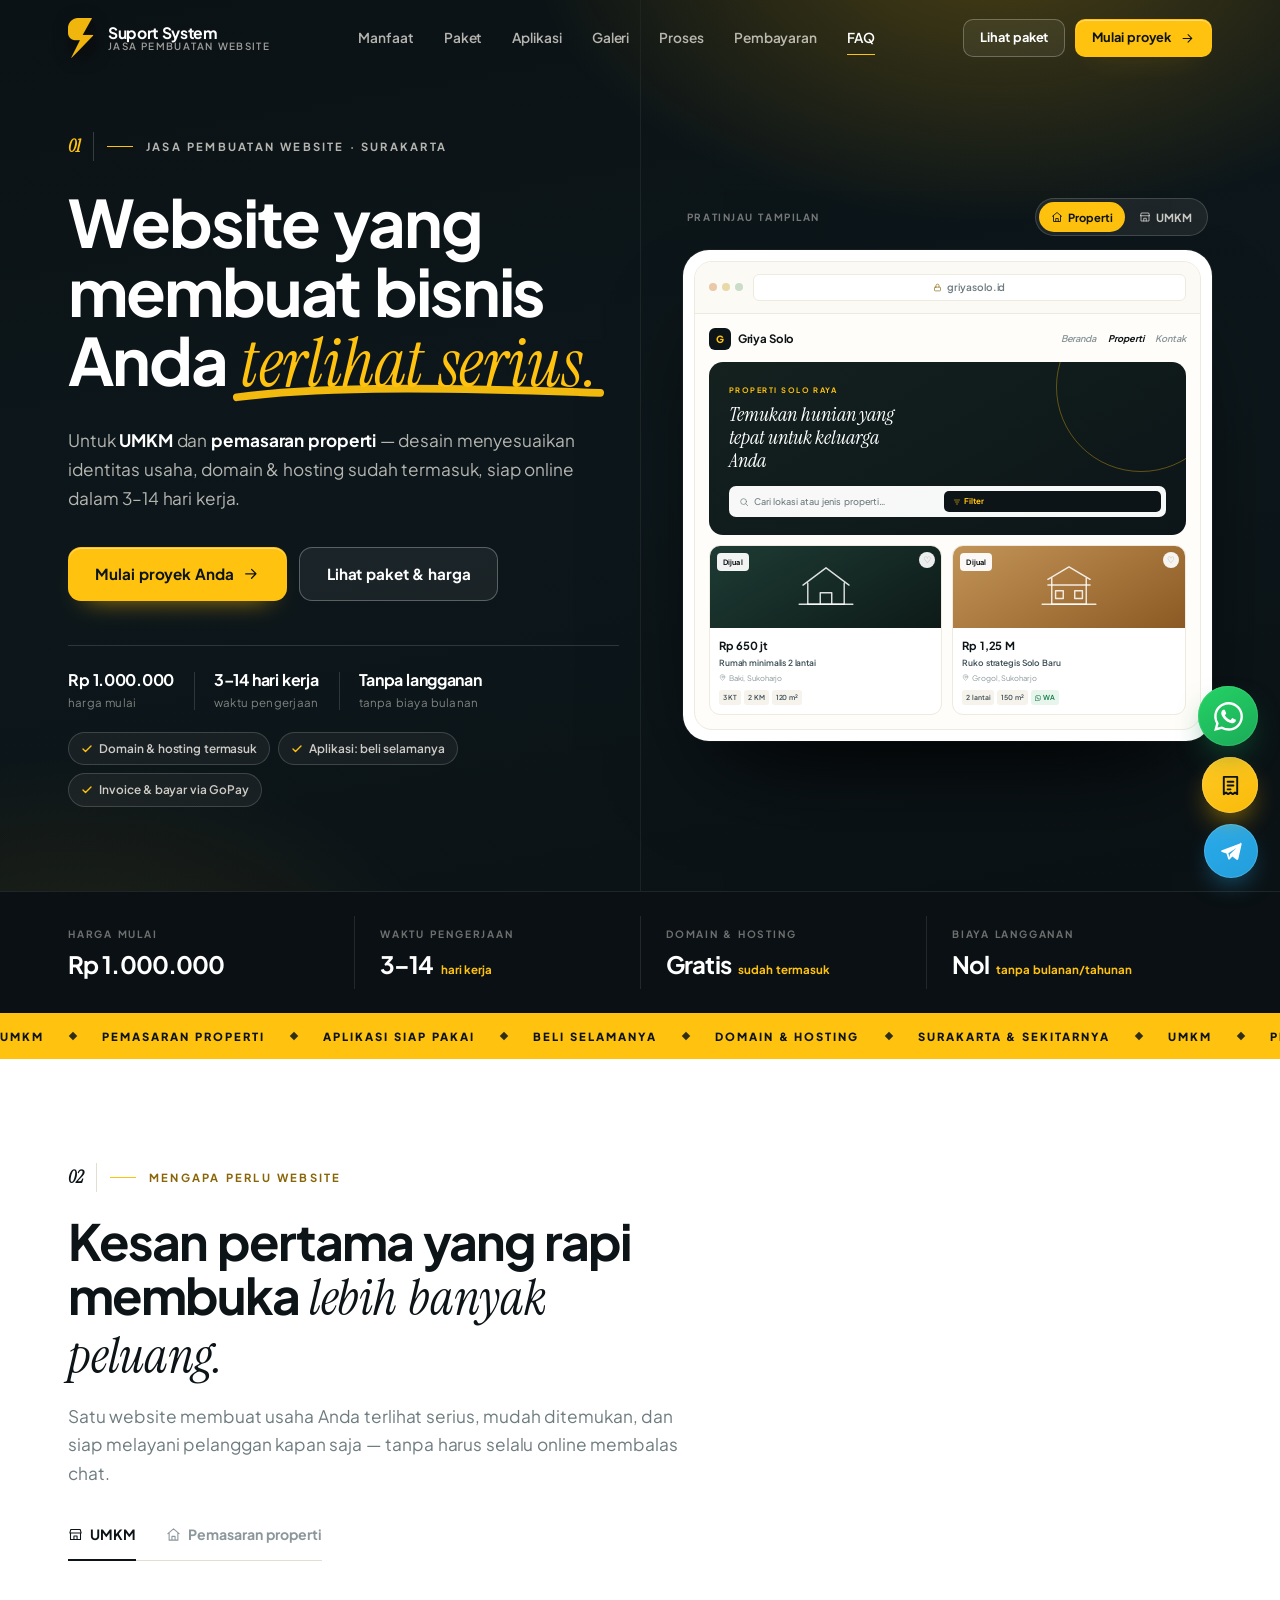
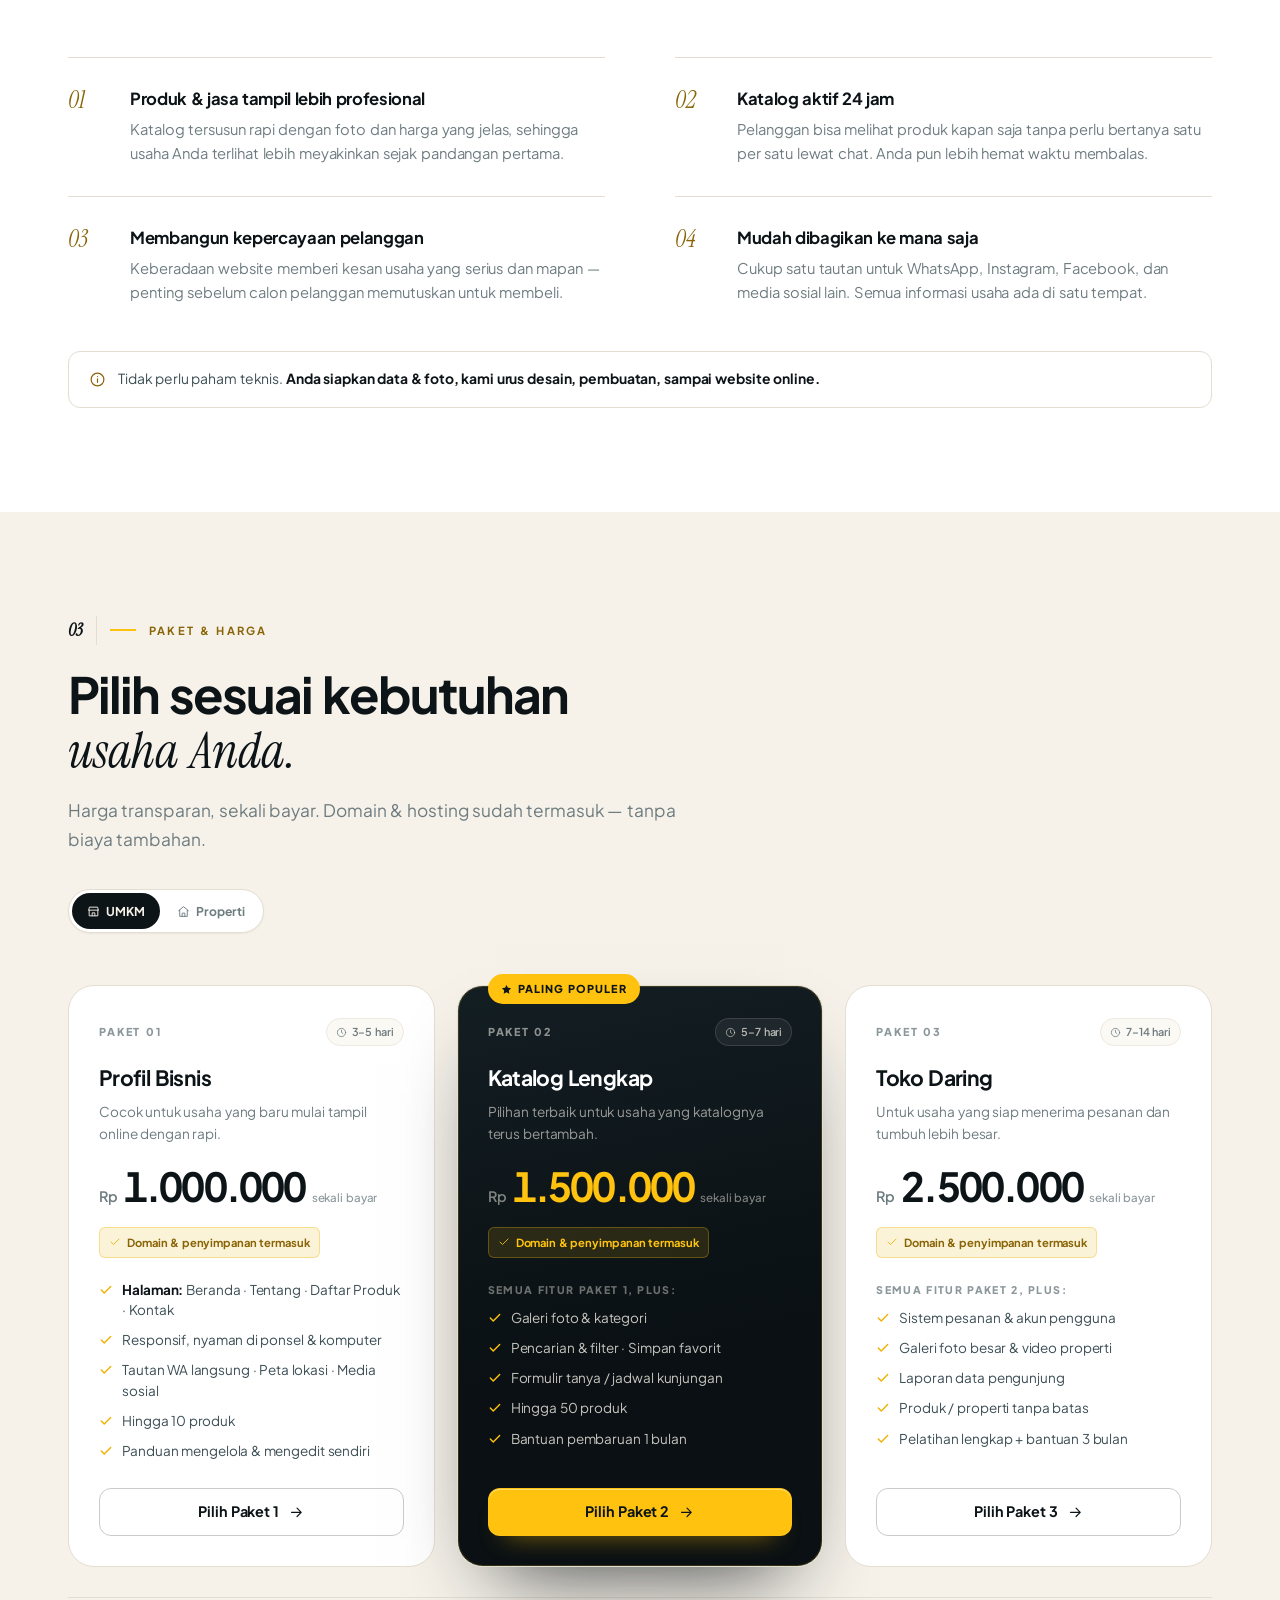
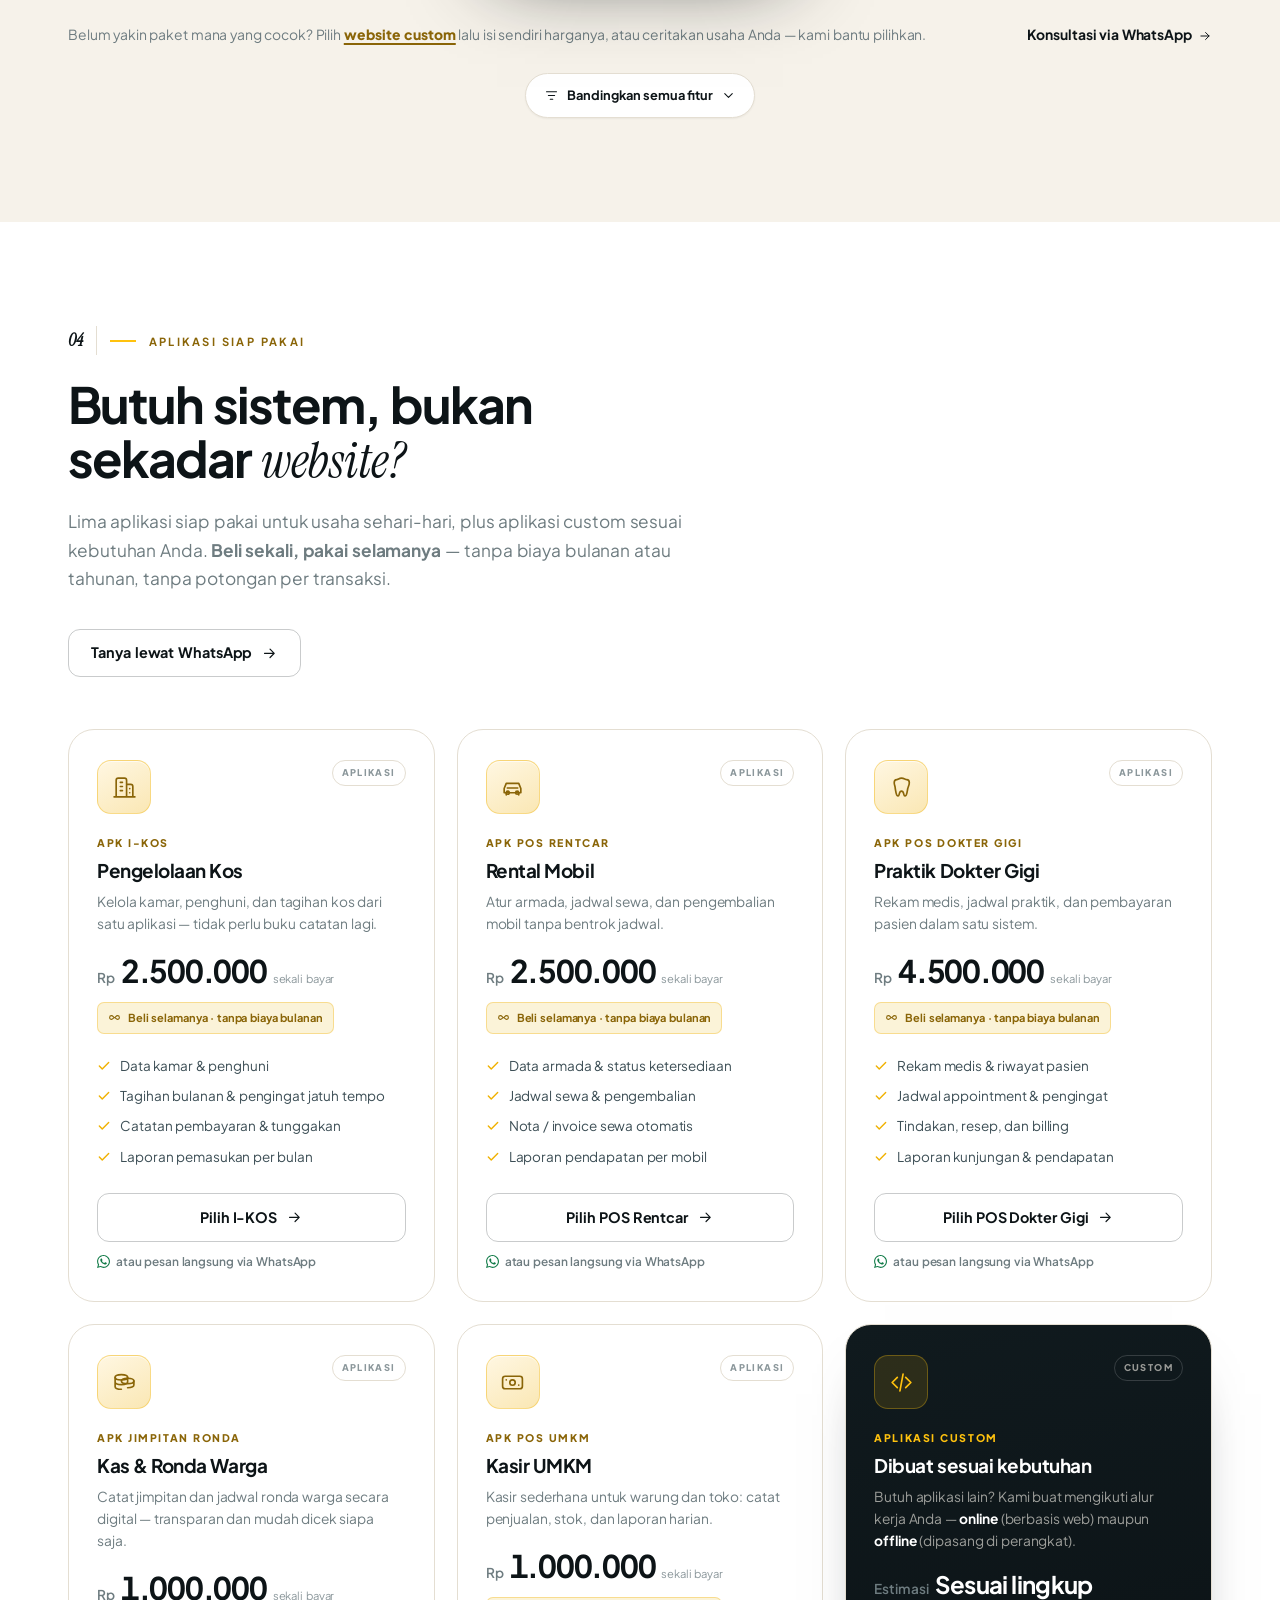
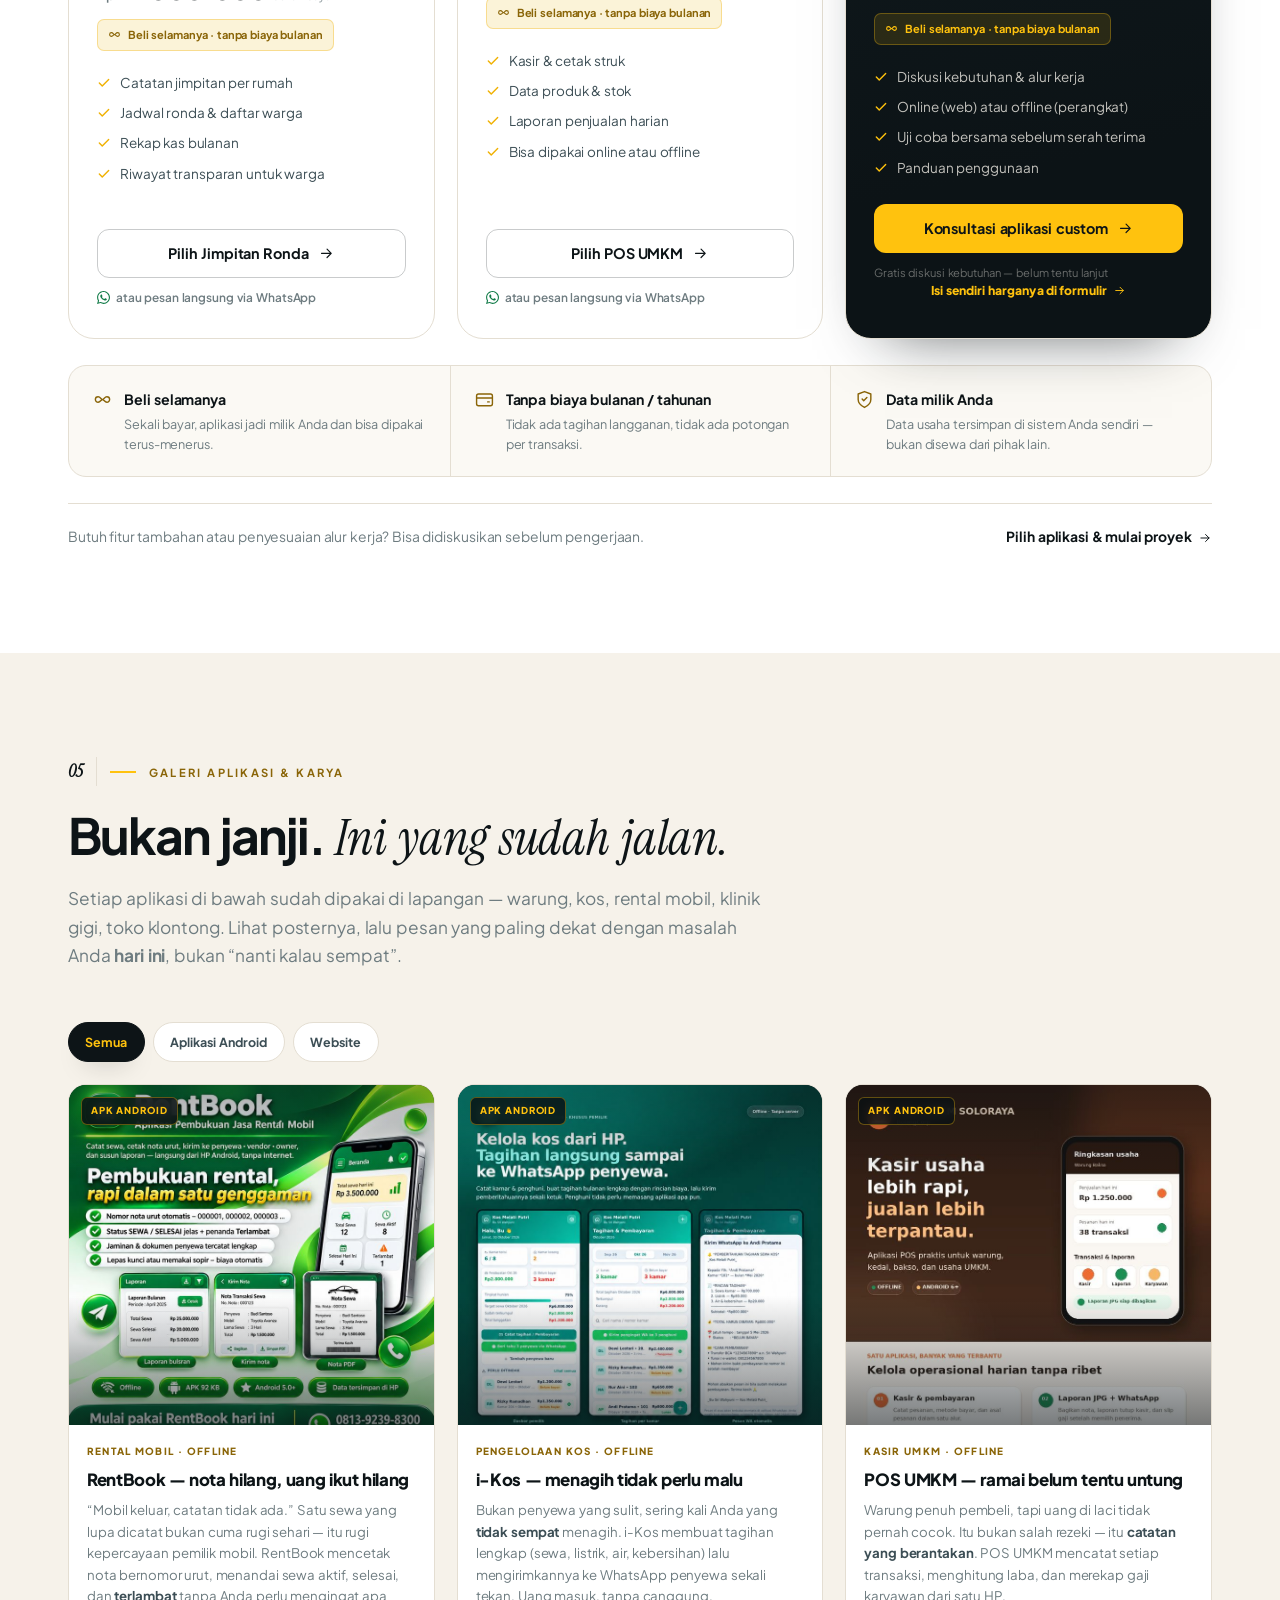
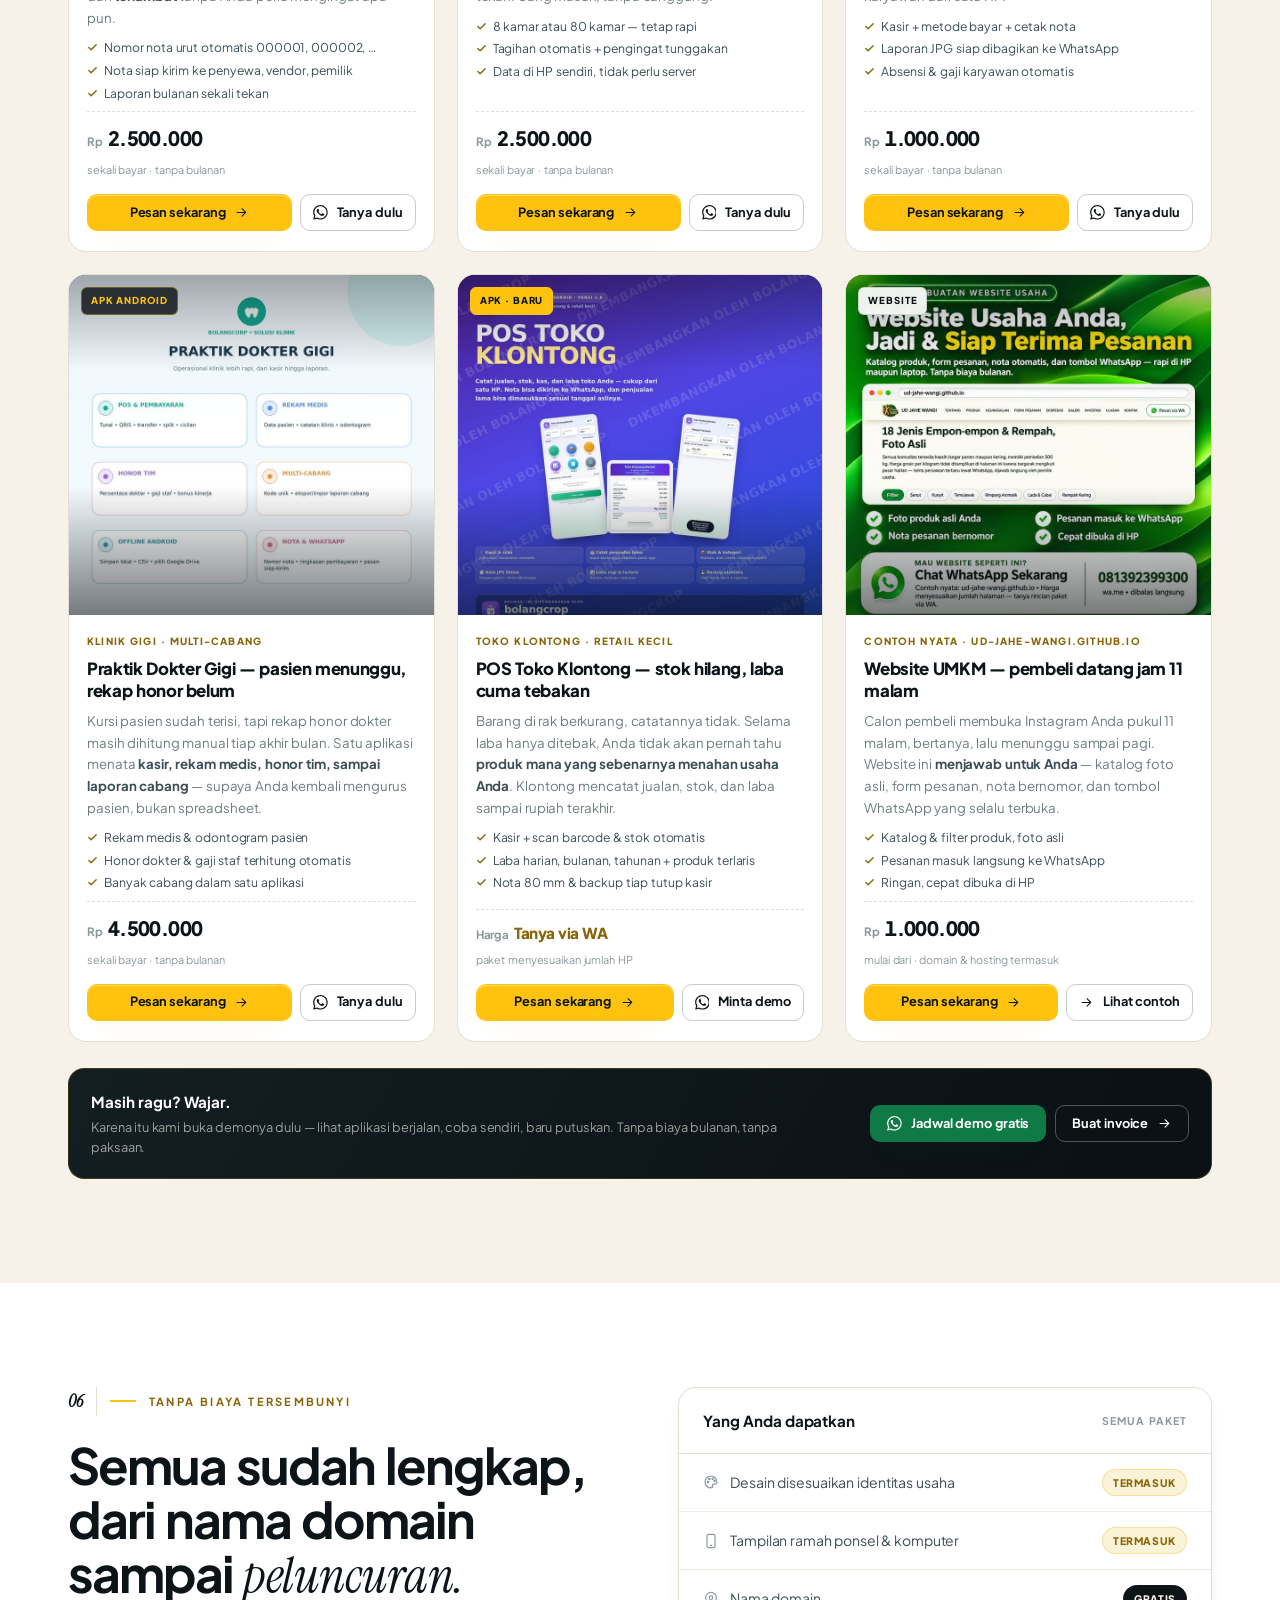
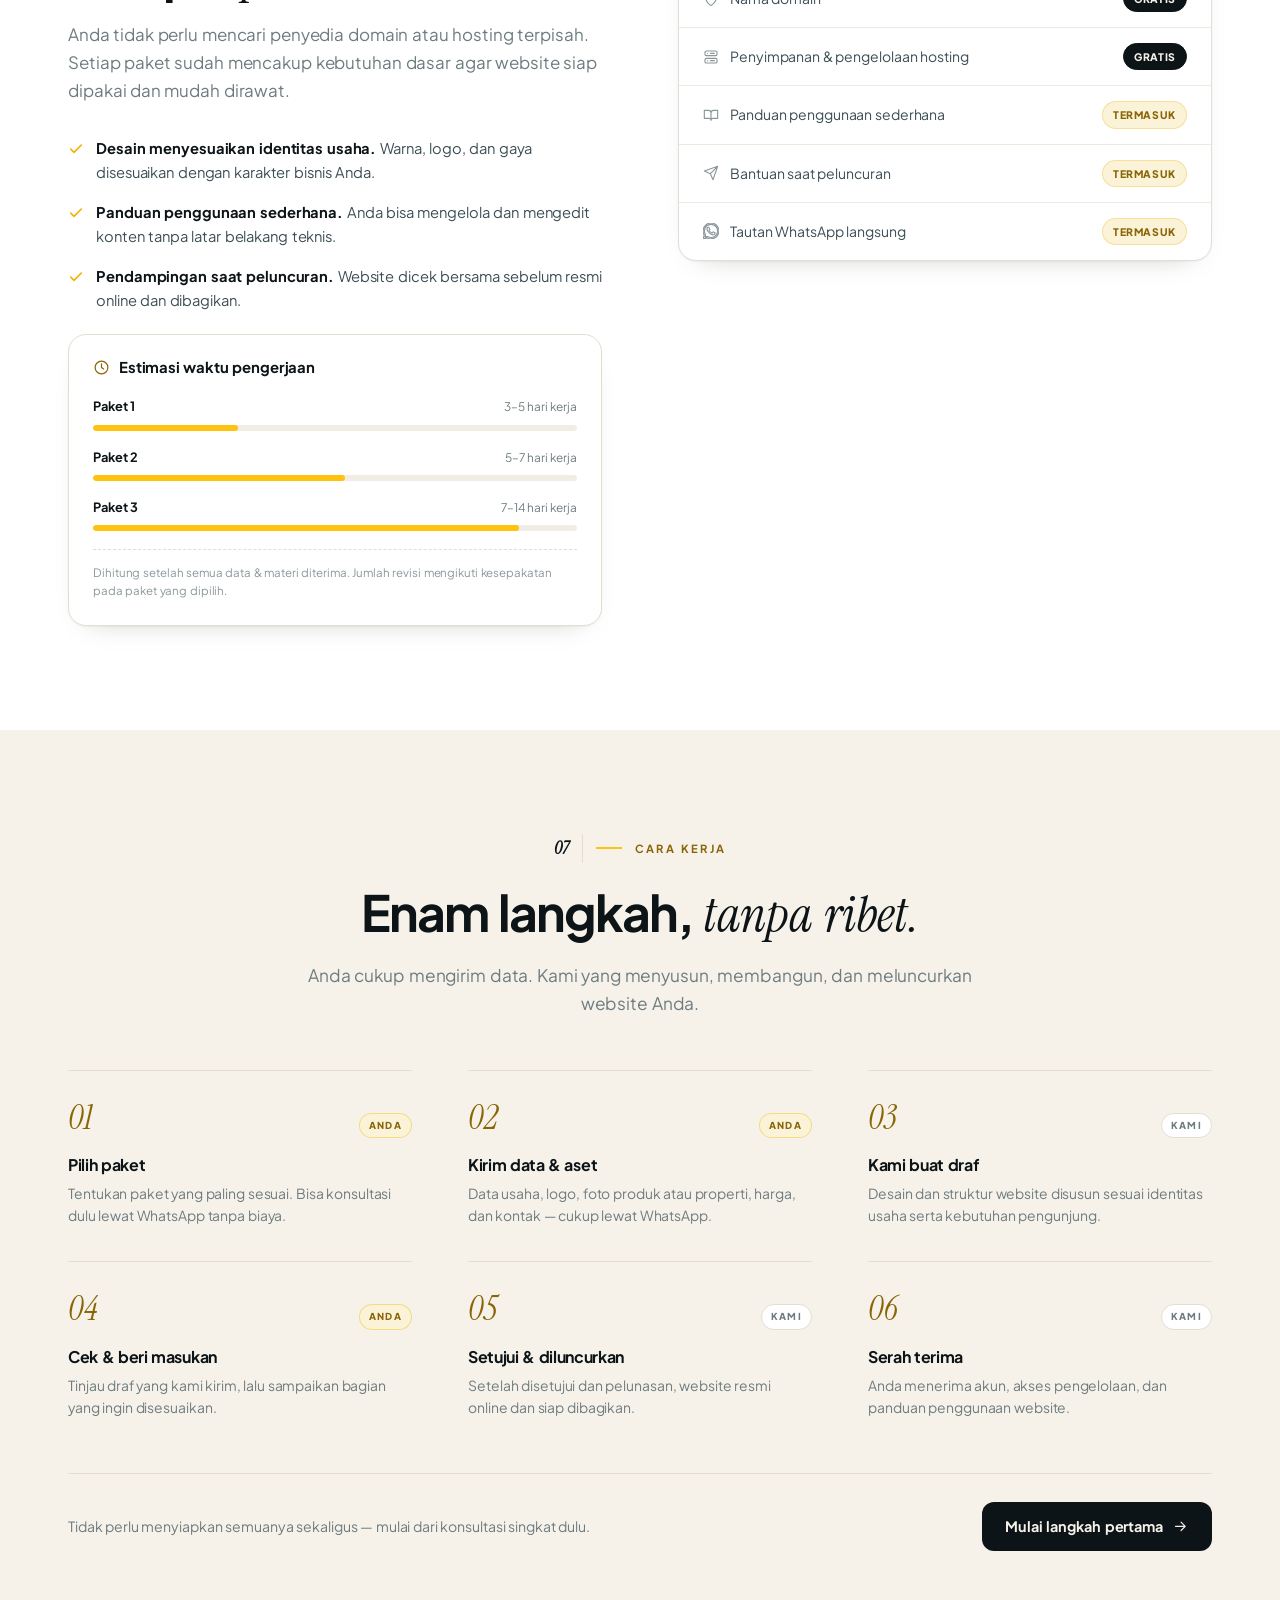
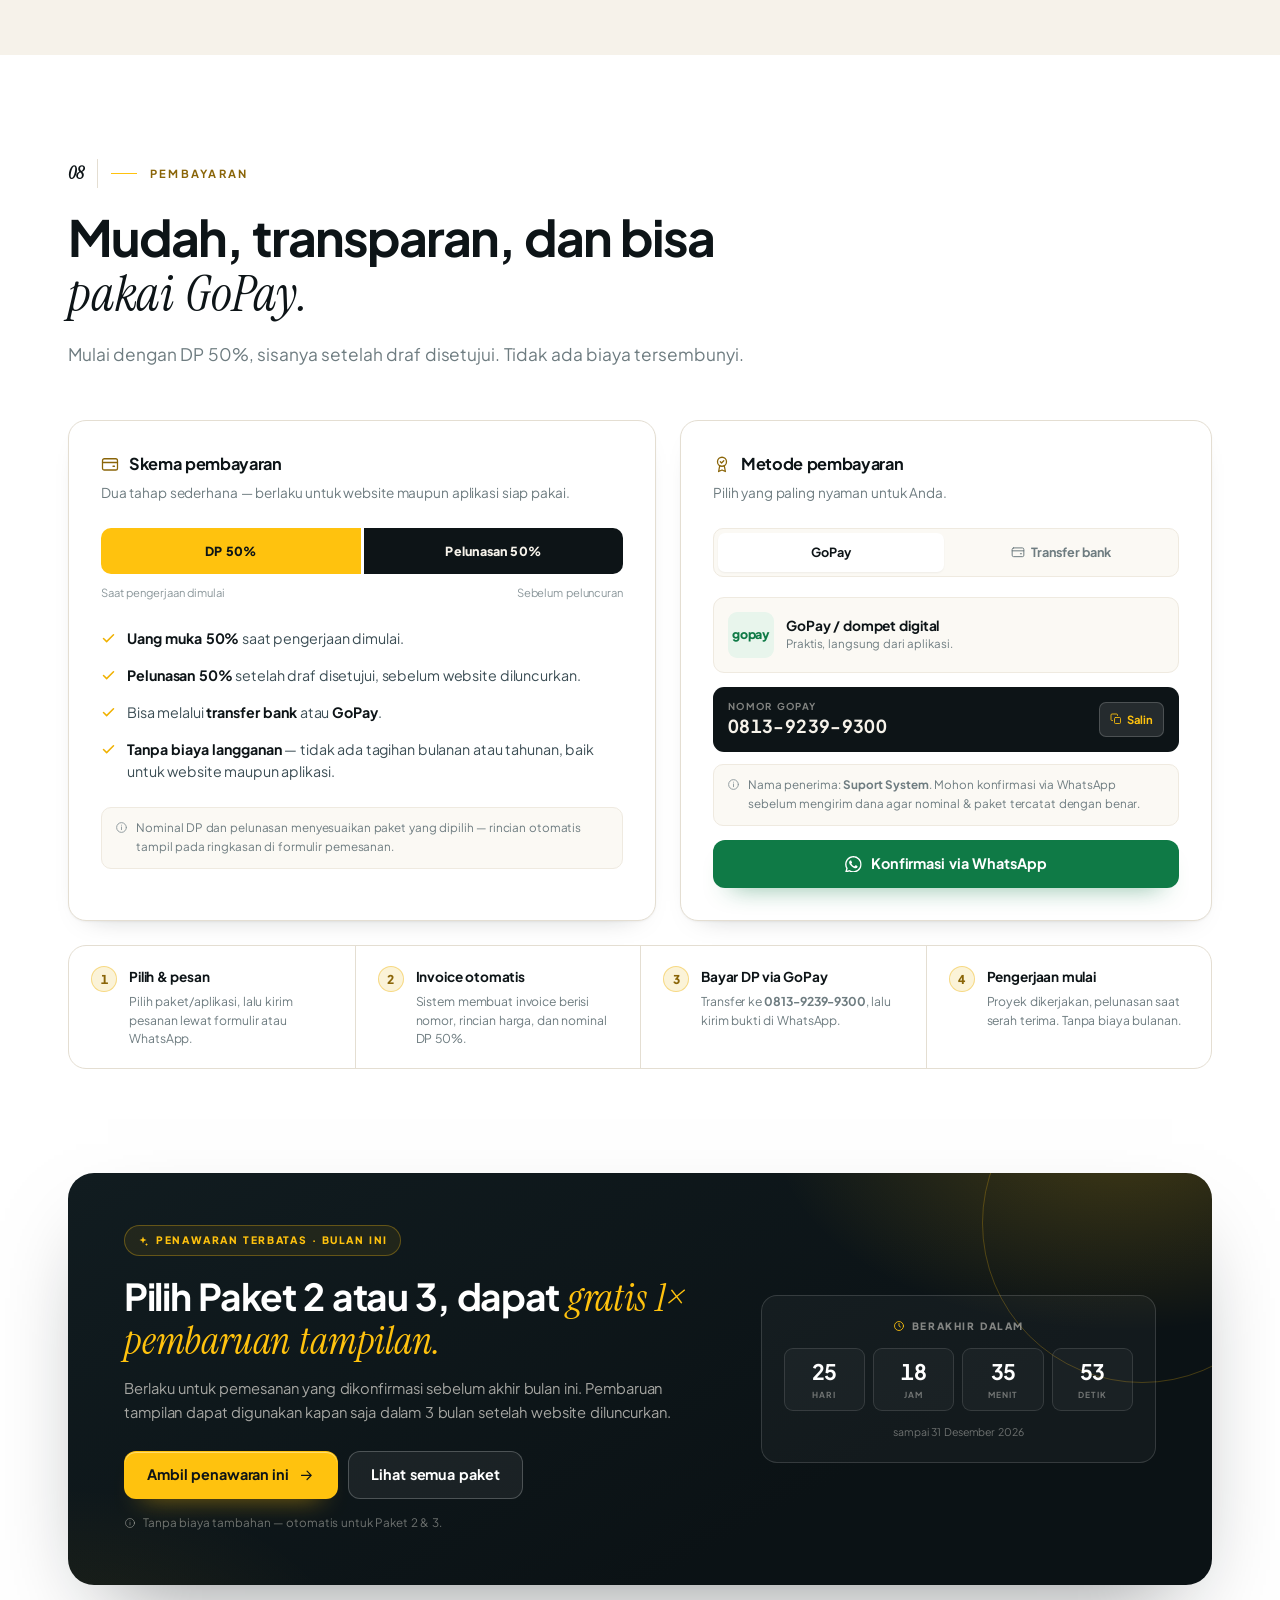
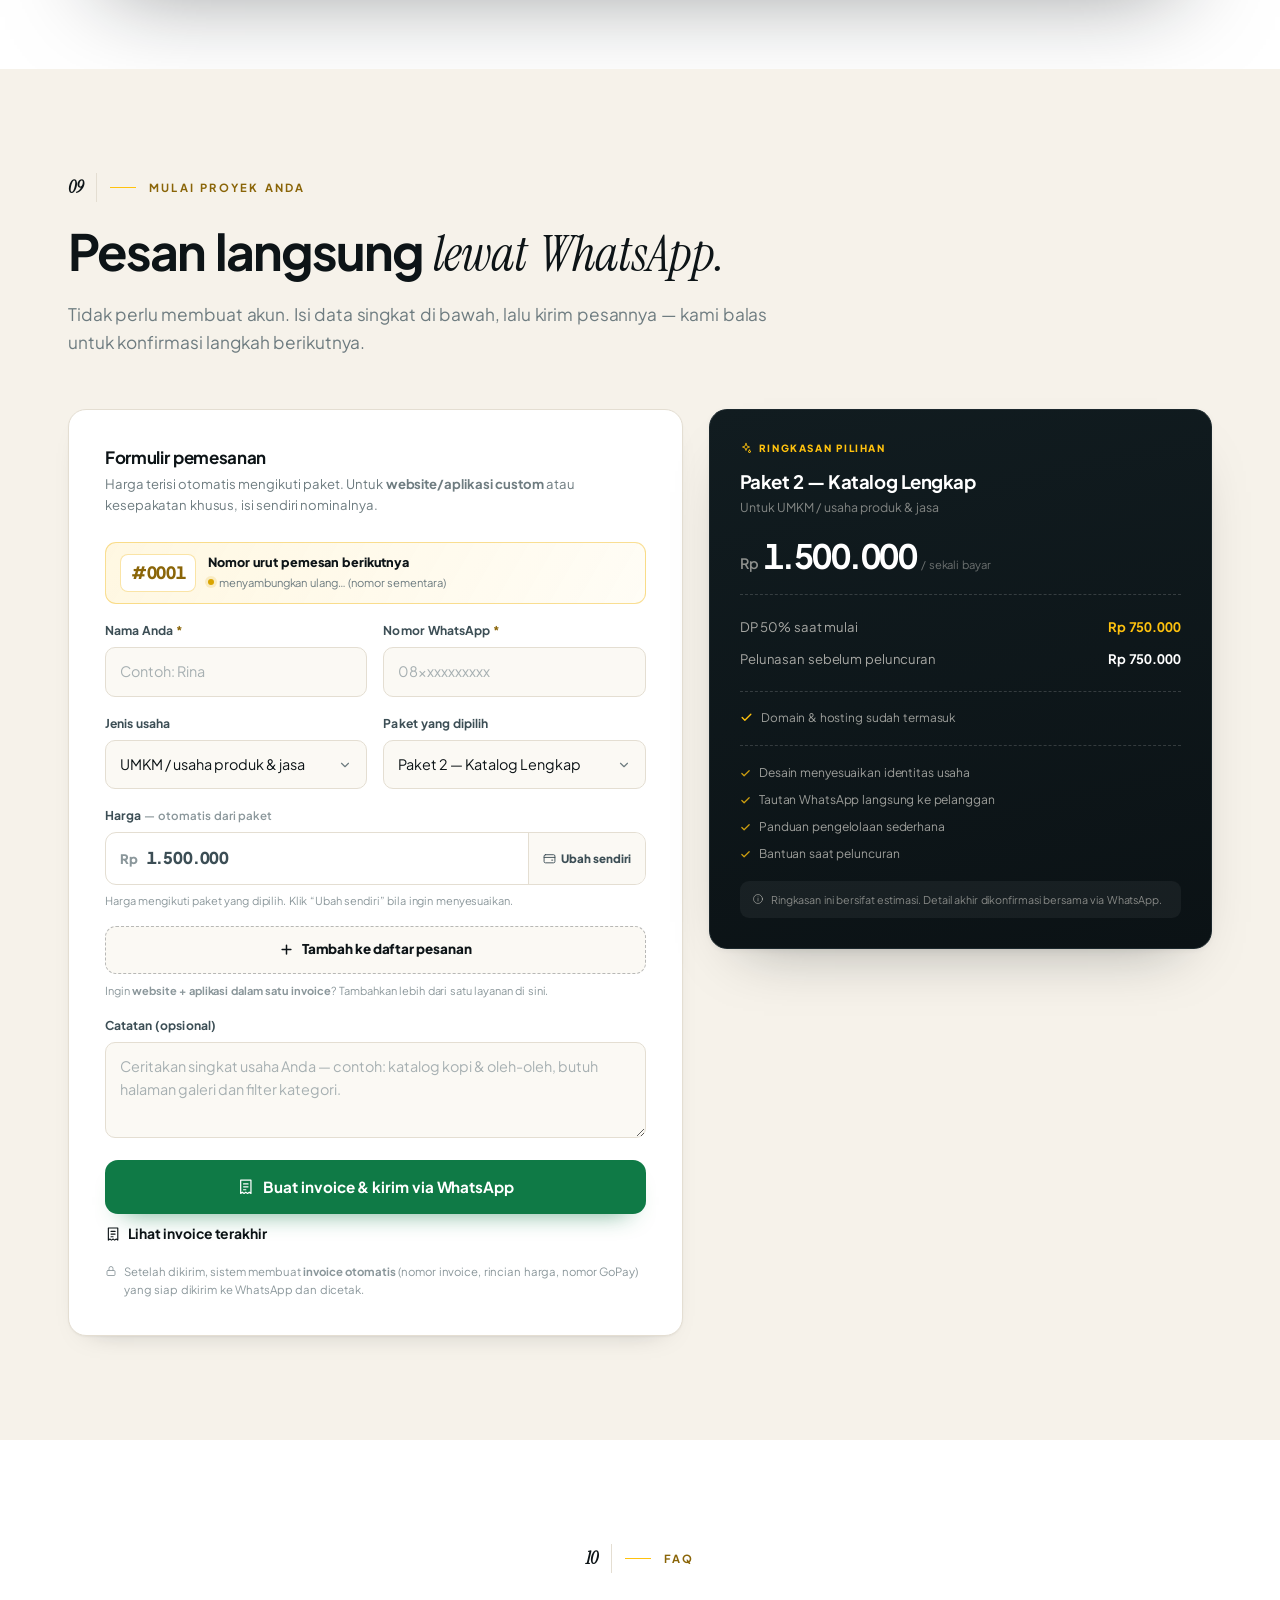
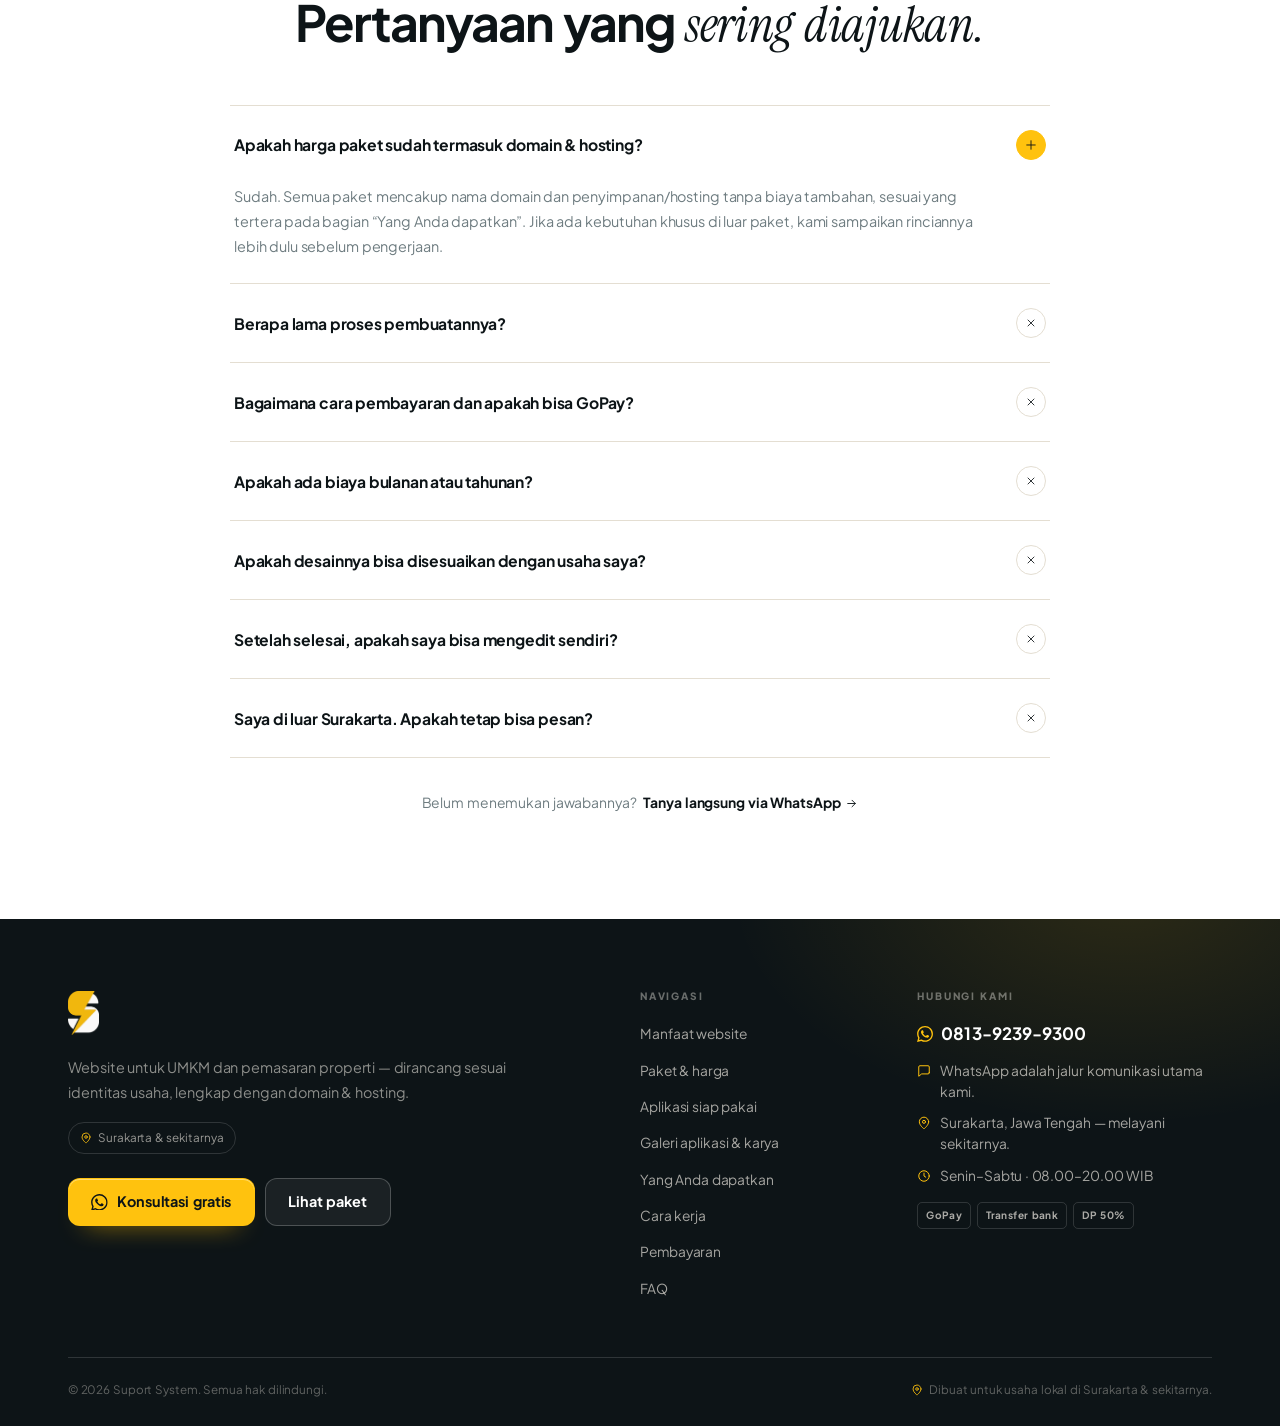
==== index.html @ 1ccf3f47 "Add files via upload" ====
<!DOCTYPE html>
<html lang="id">
<head>
<meta charset="UTF-8">
<meta name="viewport" content="width=device-width, initial-scale=1">
<title>Suport System — Website UMKM & Properti + Aplikasi I-KOS, POS Rentcar, Dokter Gigi · Surakarta</title>
<meta name="description" content="Jasa pembuatan website untuk UMKM & pemasaran properti di Surakarta, plus aplikasi siap pakai: I-KOS, POS Rentcar, POS Dokter Gigi. Beli selamanya — tanpa biaya bulanan atau tahunan. Website siap online 3–14 hari kerja.">
<meta name="theme-color" content="#0B1215">
<meta name="color-scheme" content="light">
<link rel="icon" href="assets/img/favicon.png" sizes="any">
<link rel="apple-touch-icon" href="assets/img/apple-touch-icon.png">
<link rel="stylesheet" href="css/styles.css">

<meta property="og:type" content="website">
<meta property="og:site_name" content="Suport System">
<meta property="og:title" content="Suport System — Jasa Pembuatan Website UMKM & Properti Surakarta">
<meta property="og:description" content="Website profesional untuk UMKM & properti, plus aplikasi siap pakai I-KOS, POS Rentcar, dan POS Dokter Gigi. Beli selamanya — tanpa biaya bulanan/tahunan.">
<meta property="og:image" content="assets/img/og-image.png">
<meta property="og:locale" content="id_ID">
<meta name="twitter:card" content="summary_large_image">
<meta name="twitter:title" content="Suport System — Jasa Pembuatan Website UMKM & Properti">
<meta name="twitter:description" content="Desain sesuai identitas usaha, domain & hosting termasuk, siap online 3–14 hari kerja.">
<meta name="twitter:image" content="assets/img/og-image.png">

<script type="application/ld+json">
{
  "@context": "https://schema.org",
  "@type": "ProfessionalService",
  "name": "Suport System",
  "image": "assets/img/logo-mark.png",
  "logo": "assets/img/logo-mark.png",
  "description": "Jasa pembuatan website untuk UMKM dan pemasaran properti di Surakarta dan sekitarnya.",
  "telephone": "+62-813-9239-9300",
  "priceRange": "Rp1.000.000–Rp2.500.000",
  "areaServed": "Surakarta dan sekitarnya",
  "address": {
    "@type": "PostalAddress",
    "addressLocality": "Surakarta",
    "addressRegion": "Jawa Tengah",
    "addressCountry": "ID"
  },
  "paymentAccepted": "Transfer Bank, GoPay",
  "makesOffer": [
    {"@type": "Offer", "name": "Paket 1 — Profil Bisnis / Daftar Properti Dasar", "price": "1000000", "priceCurrency": "IDR"},
    {"@type": "Offer", "name": "Paket 2 — Katalog Lengkap / Daftar Properti Menengah", "price": "1500000", "priceCurrency": "IDR"},
    {"@type": "Offer", "name": "Paket 3 — Toko Daring / Portal Properti Lengkap", "price": "2500000", "priceCurrency": "IDR"},
    {"@type": "Offer", "name": "APK I-KOS — Pengelolaan Kos (beli selamanya)", "price": "2500000", "priceCurrency": "IDR"},
    {"@type": "Offer", "name": "APK POS Rentcar — Rental Mobil (beli selamanya)", "price": "2500000", "priceCurrency": "IDR"},
    {"@type": "Offer", "name": "APK POS Dokter Gigi (beli selamanya)", "price": "4500000", "priceCurrency": "IDR"}
  ],
  "openingHoursSpecification": {"@type": "OpeningHoursSpecification", "dayOfWeek": ["Monday","Tuesday","Wednesday","Thursday","Friday","Saturday"], "opens": "08:00", "closes": "20:00"}
}
</script>
<style>
/* critical fallback so first paint never shows unstyled content */
html{background:#FBF9F4}
</style>
</head>
<body>

<div class="progress" id="scrollProgress" aria-hidden="true"></div>

<!-- ICONS -->
<svg xmlns="http://www.w3.org/2000/svg" style="display:none" aria-hidden="true">
  <symbol id="i-plus" viewBox="0 0 24 24"><path d="M12 5v14M5 12h14" fill="none" stroke="currentColor" stroke-width="2.4" stroke-linecap="round"/></symbol>
    <symbol id="i-check" viewBox="0 0 24 24"><path d="M20 6 9 17l-5-5"/></symbol>
  <symbol id="i-arrow" viewBox="0 0 24 24"><path d="M5 12h14M13 6l6 6-6 6"/></symbol>
  <symbol id="i-arrow-up" viewBox="0 0 24 24"><path d="M7 17 17 7M8 7h9v9"/></symbol>
  <symbol id="i-tg" viewBox="0 0 24 24"><path d="M21.6 4.2 2.9 11.3c-.9.3-.9 1.5.1 1.8l4.5 1.4 1.7 5.4c.2.7 1.1.9 1.6.3l2.5-2.7 4.4 3.2c.6.4 1.4.1 1.6-.6l3.3-14.9c.2-.9-.7-1.6-1.5-1.3zM9.4 14.2l8.1-5.2-6.6 6.3-.4 3.1-1.1-4.2z"/></symbol>
  <symbol id="i-wa" viewBox="0 0 24 24"><path d="M17.47 14.38c-.3-.15-1.76-.87-2.03-.97-.27-.1-.47-.15-.67.15-.2.3-.77.97-.94 1.16-.17.2-.35.22-.64.08-.3-.15-1.26-.47-2.39-1.48-.88-.79-1.48-1.76-1.66-2.06-.17-.3-.02-.46.13-.6.13-.14.3-.35.45-.52.15-.18.2-.3.3-.5.1-.2.05-.37-.03-.52-.07-.15-.67-1.61-.92-2.21-.24-.58-.49-.5-.67-.51h-.57c-.2 0-.52.07-.79.37-.27.3-1.04 1.02-1.04 2.48 0 1.46 1.07 2.88 1.21 3.07.15.2 2.1 3.2 5.08 4.49.71.3 1.26.49 1.69.62.71.23 1.36.2 1.87.12.57-.09 1.76-.72 2.01-1.41.25-.7.25-1.29.17-1.42-.07-.12-.27-.2-.57-.35M12.05 21.79h-.01a9.87 9.87 0 0 1-5.03-1.38l-.36-.21-3.74.98 1-3.65-.24-.37a9.86 9.86 0 0 1-1.51-5.26c0-5.45 4.44-9.89 9.89-9.89 2.64 0 5.12 1.03 6.99 2.9a9.83 9.83 0 0 1 2.89 6.99c0 5.45-4.44 9.89-9.88 9.89m8.41-18.3A11.82 11.82 0 0 0 12.05 0C5.5 0 .16 5.34.16 11.89c0 2.1.55 4.14 1.59 5.95L.06 24l6.3-1.65a11.9 11.9 0 0 0 5.69 1.45h.01c6.55 0 11.89-5.34 11.89-11.9 0-3.17-1.24-6.16-3.48-8.41Z"/></symbol>
  <symbol id="i-store" viewBox="0 0 24 24"><path d="M3 9.5 4.5 4h15L21 9.5M4 9.5V20h16V9.5M4 9.5h16M9.5 20v-5.5h5V20"/></symbol>
  <symbol id="i-home" viewBox="0 0 24 24"><path d="m3 10.5 9-7.5 9 7.5M5 9.5V21h14V9.5M9.5 21v-6h5v6"/></symbol>
  <symbol id="i-search" viewBox="0 0 24 24"><circle cx="11" cy="11" r="7"/><path d="m16.5 16.5 4.5 4.5"/></symbol>
  <symbol id="i-shield" viewBox="0 0 24 24"><path d="M12 22s8-4 8-10V5l-8-3-8 3v7c0 6 8 10 8 10Z"/><path d="m9 11.5 2 2 4-4"/></symbol>
  <symbol id="i-share" viewBox="0 0 24 24"><circle cx="18" cy="5" r="3"/><circle cx="6" cy="12" r="3"/><circle cx="18" cy="19" r="3"/><path d="m8.6 10.5 6.8-4M8.6 13.5l6.8 4"/></symbol>
  <symbol id="i-pin" viewBox="0 0 24 24"><path d="M20 10c0 6-8 12-8 12S4 16 4 10a8 8 0 1 1 16 0Z"/><circle cx="12" cy="10" r="2.6"/></symbol>
  <symbol id="i-palette" viewBox="0 0 24 24"><path d="M12 21a9 9 0 1 1 9-9c0 2.2-1.8 3.2-3.5 3.2H16a2 2 0 0 0-1.5 3.3c.5.6.1 1.5-.7 1.5H12Z"/><circle cx="7.5" cy="12" r="1"/><circle cx="9.5" cy="7.5" r="1"/><circle cx="14.5" cy="7" r="1"/><circle cx="17.5" cy="10" r="1"/></symbol>
  <symbol id="i-server" viewBox="0 0 24 24"><rect x="3" y="3" width="18" height="7" rx="2"/><rect x="3" y="14" width="18" height="7" rx="2"/><path d="M7 6.5h.01M7 17.5h.01M11 6.5h6M11 17.5h6"/></symbol>
  <symbol id="i-book" viewBox="0 0 24 24"><path d="M2 5h6a4 4 0 0 1 4 4v11a3 3 0 0 0-3-3H2V5ZM22 5h-6a4 4 0 0 0-4 4v11a3 3 0 0 1 3-3h7V5Z"/></symbol>
  <symbol id="i-rocket" viewBox="0 0 24 24"><path d="M22 2 11 13M22 2l-7 20-4-9-9-4 20-7Z"/></symbol>
  <symbol id="i-copy" viewBox="0 0 24 24"><rect x="9" y="9" width="12" height="12" rx="2"/><path d="M5 15H4a2 2 0 0 1-2-2V4a2 2 0 0 1 2-2h9a2 2 0 0 1 2 2v1"/></symbol>
  <symbol id="i-chevron" viewBox="0 0 24 24"><path d="m6 9 6 6 6-6"/></symbol>
  <symbol id="i-menu" viewBox="0 0 24 24"><path d="M3 6h18M3 12h18M3 18h18"/></symbol>
  <symbol id="i-close" viewBox="0 0 24 24"><path d="M18 6 6 18M6 6l12 12"/></symbol>
  <symbol id="i-clock" viewBox="0 0 24 24"><circle cx="12" cy="12" r="9"/><path d="M12 7v5l3 2"/></symbol>
  <symbol id="i-wallet" viewBox="0 0 24 24"><rect x="2" y="5" width="20" height="15" rx="2.5"/><path d="M2 10h20M16 15h2"/></symbol>
  <symbol id="i-phone" viewBox="0 0 24 24"><rect x="6" y="2" width="12" height="20" rx="2.5"/><path d="M11 18.5h2"/></symbol>
  <symbol id="i-lock" viewBox="0 0 24 24"><rect x="4" y="11" width="16" height="10" rx="2"/><path d="M8 11V7a4 4 0 0 1 8 0v4"/></symbol>
  <symbol id="i-message" viewBox="0 0 24 24"><path d="M21 15a2 2 0 0 1-2 2H8l-5 4V5a2 2 0 0 1 2-2h14a2 2 0 0 1 2 2v10Z"/></symbol>
  <symbol id="i-spark" viewBox="0 0 24 24"><path d="m12 3 1.9 5.1L19 10l-5.1 1.9L12 17l-1.9-5.1L5 10l5.1-1.9L12 3ZM19 16l.9 2.1L22 19l-2.1.9L19 22l-.9-2.1L16 19l2.1-.9L19 16Z"/></symbol>
  <symbol id="i-users" viewBox="0 0 24 24"><circle cx="9" cy="8" r="3.4"/><path d="M2.5 20a6.5 6.5 0 0 1 13 0M16 5.2a3.4 3.4 0 0 1 0 6.6M18.5 14.2A6 6 0 0 1 22 20"/></symbol>
  <symbol id="i-filter" viewBox="0 0 24 24"><path d="M4 6h16M7 12h10M10 18h4"/></symbol>
  <symbol id="i-info" viewBox="0 0 24 24"><circle cx="12" cy="12" r="9"/><path d="M12 11v5M12 7.8h.01"/></symbol>
  <symbol id="i-star" viewBox="0 0 24 24"><path d="m12 2 3.1 6.3 6.9 1-5 4.9 1.2 6.8L12 17.8 5.8 21l1.2-6.8-5-4.9 6.9-1L12 2Z"/></symbol>
  <symbol id="i-chart" viewBox="0 0 24 24"><path d="M3 3v18h18M7 15l3-4 3 3 5-7"/></symbol>
  <symbol id="i-guarantee" viewBox="0 0 24 24"><circle cx="12" cy="9" r="6"/><path d="m9 14-1.5 8L12 20l4.5 2L15 14"/><path d="m9.8 9 1.6 1.6L14.4 7.6"/></symbol>
  <symbol id="i-building" viewBox="0 0 24 24"><path d="M4 21V5a2 2 0 0 1 2-2h6a2 2 0 0 1 2 2v16M14 9h4a2 2 0 0 1 2 2v10M2 21h20M8 7h2M8 11h2M8 15h2M17 13h.01M17 17h.01"/></symbol>
  <symbol id="i-car" viewBox="0 0 24 24"><path d="M5 17h14M4 17v-4l2-5h12l2 5v4M6 17v2M18 17v2M7 12.5h10"/><circle cx="7.5" cy="17" r="1.5"/><circle cx="16.5" cy="17" r="1.5"/></symbol>
  <symbol id="i-tooth" viewBox="0 0 24 24"><path d="M12 3c2.6 0 3.4 1.4 5 1.4 1.4 0 2.5 1.1 2.5 3 0 2.1-1 3.4-1.5 5.6-.4 1.9-.5 4.3-1.4 6.2-.6 1.3-1.9 1.2-2.3-.4-.4-1.6-.5-3.4-2.3-3.4s-1.9 1.8-2.3 3.4c-.4 1.6-1.7 1.7-2.3.4-.9-1.9-1-4.3-1.4-6.2C6 10.8 5 9.5 5 7.4c0-1.9 1.1-3 2.5-3C9.1 4.4 9.4 3 12 3Z"/></symbol>
  <symbol id="i-infinity" viewBox="0 0 24 24"><path d="M6.5 8.5a3.5 3.5 0 1 0 0 7c2.6 0 4.1-3.5 5.5-3.5s2.9 3.5 5.5 3.5a3.5 3.5 0 1 0 0-7c-2.6 0-4.1 3.5-5.5 3.5S9.1 8.5 6.5 8.5Z"/></symbol>
  <symbol id="i-coins" viewBox="0 0 24 24"><ellipse cx="9" cy="7" rx="6" ry="2.6"/><path d="M3 7v4.5c0 1.4 2.7 2.5 6 2.5s6-1.1 6-2.5V7M3 11.5V16c0 1.4 2.7 2.5 6 2.5M21 10.5v4c0 1.4-2.7 2.5-6 2.5"/><ellipse cx="15" cy="10.5" rx="6" ry="2.6"/></symbol>
  <symbol id="i-cash" viewBox="0 0 24 24"><rect x="2.5" y="6" width="19" height="12" rx="2.5"/><circle cx="12" cy="12" r="2.6"/><path d="M6 9.5h.01M18 14.5h.01"/></symbol>
  <symbol id="i-code" viewBox="0 0 24 24"><path d="m8 7-5 5 5 5M16 7l5 5-5 5M13.5 4 10.5 20"/></symbol>
  <symbol id="i-receipt" viewBox="0 0 24 24"><path d="M5 3h14v18l-2.3-1.6L14.4 21 12 19.4 9.6 21l-2.3-1.6L5 21V3Z"/><path d="M9 8h6M9 12h6M9 16h3"/></symbol>
  <symbol id="i-print" viewBox="0 0 24 24"><path d="M7 8V3h10v5M7 18H5a2 2 0 0 1-2-2v-4a2 2 0 0 1 2-2h14a2 2 0 0 1 2 2v4a2 2 0 0 1-2 2h-2"/><rect x="7" y="14" width="10" height="7" rx="1"/></symbol>
  <symbol id="i-smile" viewBox="0 0 24 24"><circle cx="12" cy="12" r="9"/><path d="M8.5 14.5a4.5 4.5 0 0 0 7 0M9 9.5h.01M15 9.5h.01"/></symbol>
</svg>

<!-- HEADER -->
<header class="site-header" id="siteHeader">
  <div class="container header-inner">
    <a class="brand" href="#beranda" aria-label="Suport System — beranda">
      <img src="assets/img/logo-mark-sm.png" alt="" width="28" height="40">
      <span class="brand-text">
        <b>Suport System</b>
        <span>Jasa Pembuatan Website</span>
      </span>
    </a>

    <nav class="nav" aria-label="Navigasi utama">
      <a href="#manfaat">Manfaat</a>
      <a href="#paket">Paket</a>
      <a href="#aplikasi">Aplikasi</a>
      <a href="#galeri">Galeri</a>
      <a href="#proses">Proses</a>
      <a href="#pembayaran">Pembayaran</a>
      <a href="#faq">FAQ</a>
    </nav>

    <div class="header-actions">
      <a class="btn btn--outline btn--sm" href="#paket">Lihat paket</a>
      <a class="btn btn--gold btn--sm" href="#pesan">Mulai proyek <svg class="ic" aria-hidden="true"><use href="#i-arrow"/></svg></a>
      <button class="menu-btn" id="menuBtn" aria-label="Buka menu" aria-expanded="false" aria-controls="mobileMenu">
        <svg class="ic" aria-hidden="true"><use href="#i-menu"/></svg>
      </button>
    </div>
  </div>
</header>

<div class="menu-scrim" id="menuScrim"></div>
<div class="mobile-menu" id="mobileMenu" aria-hidden="true">
  <a class="mm" href="#manfaat">Manfaat <svg class="ic" aria-hidden="true"><use href="#i-arrow"/></svg></a>
  <a class="mm" href="#paket">Paket &amp; harga <svg class="ic" aria-hidden="true"><use href="#i-arrow"/></svg></a>
  <a class="mm" href="#aplikasi">Aplikasi siap pakai <svg class="ic" aria-hidden="true"><use href="#i-arrow"/></svg></a>
  <a class="mm" href="#galeri">Galeri aplikasi <svg class="ic" aria-hidden="true"><use href="#i-arrow"/></svg></a>
  <a class="mm" href="#termasuk">Yang Anda dapatkan <svg class="ic" aria-hidden="true"><use href="#i-arrow"/></svg></a>
  <a class="mm" href="#proses">Cara kerja <svg class="ic" aria-hidden="true"><use href="#i-arrow"/></svg></a>
  <a class="mm" href="#pembayaran">Pembayaran <svg class="ic" aria-hidden="true"><use href="#i-arrow"/></svg></a>
  <a class="mm" href="#faq">FAQ <svg class="ic" aria-hidden="true"><use href="#i-arrow"/></svg></a>
  <div class="sep"></div>
  <a class="btn btn--wa btn--block" href="https://wa.me/6281392399300?text=Halo%20Suport%20System%2C%20saya%20ingin%20bertanya%20tentang%20jasa%20pembuatan%20website." target="_blank" rel="noopener">
    <svg class="ic fill" aria-hidden="true"><use href="#i-wa"/></svg> Chat WhatsApp
  </a>
</div>

<main>
<!-- ============ HERO ============ -->
<section class="hero hero--ink" id="beranda">
  <div class="container hero-inner">
    <div class="hero-copy">
      <p class="eyebrow"><span class="idx">01</span><span class="dash" aria-hidden="true"></span> Jasa pembuatan website · Surakarta</p>
      <h1>Website yang membuat bisnis Anda <span class="serif mark-underline">terlihat serius.</span></h1>
      <p class="hero-lead">Untuk <strong>UMKM</strong> dan <strong>pemasaran properti</strong> — desain menyesuaikan identitas usaha, domain &amp; hosting sudah termasuk, siap online dalam 3–14 hari kerja.</p>
      <div class="hero-actions">
        <a class="btn btn--gold btn--lg" href="#pesan">Mulai proyek Anda <svg class="ic" aria-hidden="true"><use href="#i-arrow"/></svg></a>
        <a class="btn btn--outline btn--lg" href="#paket">Lihat paket &amp; harga</a>
      </div>
      <ul class="hero-facts">
        <li><b>Rp 1.000.000</b><span>harga mulai</span></li>
        <li><b>3–14 hari kerja</b><span>waktu pengerjaan</span></li>
        <li><b>Tanpa langganan</b><span>tanpa biaya bulanan</span></li>
      </ul>
      <ul class="hero-chips" aria-label="Keunggulan singkat">
        <li><svg class="ic" aria-hidden="true"><use href="#i-check"/></svg> Domain &amp; hosting termasuk</li>
        <li><svg class="ic" aria-hidden="true"><use href="#i-check"/></svg> Aplikasi: beli selamanya</li>
        <li><svg class="ic" aria-hidden="true"><use href="#i-check"/></svg> Invoice &amp; bayar via GoPay</li>
      </ul>
    </div>

    <div class="hero-visual">
      <div class="preview-switch">
        <span class="lbl">Pratinjau tampilan</span>
        <div class="switch" role="tablist" aria-label="Contoh tampilan website">
          <button class="is-active" data-mock="properti" data-url="griyasolo.id" role="tab" aria-selected="true"><svg class="ic" aria-hidden="true"><use href="#i-home"/></svg> Properti</button>
          <button data-mock="umkm" data-url="kopinusantara.id" role="tab" aria-selected="false"><svg class="ic" aria-hidden="true"><use href="#i-store"/></svg> UMKM</button>
        </div>
      </div>

      <div class="frame">
        <div class="window">
          <div class="window-bar">
            <span class="dots" aria-hidden="true"><i></i><i></i><i></i></span>
            <span class="url"><svg class="ic" aria-hidden="true"><use href="#i-lock"/></svg> <span id="mockUrl">griyasolo.id</span></span>
          </div>
          <div class="window-body">
            <!-- PROPERTI -->
            <div class="mock is-active" data-panel="properti" aria-label="Contoh website properti">
              <div class="mock-nav">
                <span class="mock-brand"><span class="sq">G</span> Griya Solo</span>
                <span class="mock-links"><i>Beranda</i><i class="on">Properti</i><i>Kontak</i></span>
              </div>
              <div class="mock-hero">
                <span class="mock-kicker">PROPERTI SOLO RAYA</span>
                <strong>Temukan hunian yang tepat untuk keluarga Anda</strong>
                <div class="mock-search">
                  <span><svg class="ic" aria-hidden="true"><use href="#i-search"/></svg> Cari lokasi atau jenis properti…</span>
                  <span class="chip"><svg class="ic" aria-hidden="true"><use href="#i-filter"/></svg> Filter</span>
                </div>
              </div>
              <div class="mock-grid">
                <div class="mock-card">
                  <div class="mock-img a">
                    <svg viewBox="0 0 64 48" aria-hidden="true"><path d="M8 22 32 4l24 18M13 20v22h38V20"/><path d="M26 42V30h12v12M4 42h56"/></svg>
                    <span class="mock-badge">Dijual</span><span class="mock-heart">♡</span>
                  </div>
                  <div class="mock-info">
                    <span class="mock-price">Rp 650 jt</span>
                    <span class="mock-title">Rumah minimalis 2 lantai</span>
                    <span class="mock-loc"><svg class="ic" aria-hidden="true"><use href="#i-pin"/></svg> Baki, Sukoharjo</span>
                    <div class="mock-tags"><span>3 KT</span><span>2 KM</span><span>120 m²</span></div>
                  </div>
                </div>
                <div class="mock-card">
                  <div class="mock-img b">
                    <svg viewBox="0 0 64 48" aria-hidden="true"><path d="M10 16 32 3l22 13M14 14v28h36V14"/><path d="M10 22h44M18 28h8v8h-8zM38 28h8v8h-8zM4 42h56"/></svg>
                    <span class="mock-badge">Dijual</span><span class="mock-heart">♡</span>
                  </div>
                  <div class="mock-info">
                    <span class="mock-price">Rp 1,25 M</span>
                    <span class="mock-title">Ruko strategis Solo Baru</span>
                    <span class="mock-loc"><svg class="ic" aria-hidden="true"><use href="#i-pin"/></svg> Grogol, Sukoharjo</span>
                    <div class="mock-tags"><span>2 lantai</span><span>150 m²</span><span class="wa"><svg class="ic fill" aria-hidden="true"><use href="#i-wa"/></svg> WA</span></div>
                  </div>
                </div>
              </div>
            </div>

            <!-- UMKM -->
            <div class="mock" data-panel="umkm" aria-label="Contoh website UMKM">
              <div class="mock-nav">
                <span class="mock-brand alt"><span class="sq">K</span> Kopi Nusantara</span>
                <span class="mock-links"><i>Beranda</i><i class="on">Produk</i><i>Kontak</i></span>
              </div>
              <div class="mock-hero cream">
                <span class="mock-kicker">PRODUK LOKAL PILIHAN</span>
                <strong>Kopi &amp; oleh-oleh khas Solo Raya</strong>
                <div class="mock-search">
                  <span><svg class="ic" aria-hidden="true"><use href="#i-search"/></svg> Cari produk favorit Anda…</span>
                  <span class="chip"><svg class="ic" aria-hidden="true"><use href="#i-filter"/></svg> Kategori</span>
                </div>
              </div>
              <div class="mock-grid">
                <div class="mock-card">
                  <div class="mock-img c cap">
                    <svg viewBox="0 0 48 48" aria-hidden="true" style="stroke:#8A6A34"><path d="M8 16h24v14a8 8 0 0 1-8 8h-8a8 8 0 0 1-8-8V16ZM32 18h3a5 5 0 0 1 0 10h-3M13 7v4M20 7v4M27 7v4M6 44h32"/></svg>
                    <span class="mock-badge">Kopi</span><span class="mock-heart">♡</span>
                  </div>
                  <div class="mock-info">
                    <span class="mock-price">Rp 45.000</span>
                    <span class="mock-title">Arabika Boyolali 250 g</span>
                    <span class="mock-loc"><svg class="ic" aria-hidden="true"><use href="#i-pin"/></svg> Boyolali</span>
                    <div class="mock-tags"><span>250 g</span><span class="wa"><svg class="ic fill" aria-hidden="true"><use href="#i-wa"/></svg> Pesan</span></div>
                  </div>
                </div>
                <div class="mock-card">
                  <div class="mock-img d">
                    <svg viewBox="0 0 48 48" aria-hidden="true"><path d="M14 16h20l2 24H12l2-24ZM17 16a7 7 0 0 1 14 0M18 26h12"/></svg>
                    <span class="mock-badge">Fashion</span><span class="mock-heart">♡</span>
                  </div>
                  <div class="mock-info">
                    <span class="mock-price">Rp 350.000</span>
                    <span class="mock-title">Batik tulis motif Solo</span>
                    <span class="mock-loc"><svg class="ic" aria-hidden="true"><use href="#i-pin"/></svg> Solo</span>
                    <div class="mock-tags"><span>Katun</span><span class="wa"><svg class="ic fill" aria-hidden="true"><use href="#i-wa"/></svg> Pesan</span></div>
                  </div>
                </div>
              </div>
            </div>
          </div>
        </div>
      </div>
    </div>
  </div>

  <!-- STATS -->
  <div class="stats">
    <div class="container stats-grid">
      <div class="stat"><span class="k">Harga mulai</span><span class="v">Rp 1.000.000</span></div>
      <div class="stat"><span class="k">Waktu pengerjaan</span><span class="v">3–14 <small>hari kerja</small></span></div>
      <div class="stat"><span class="k">Domain &amp; hosting</span><span class="v">Gratis <small>sudah termasuk</small></span></div>
      <div class="stat"><span class="k">Biaya langganan</span><span class="v">Nol <small>tanpa bulanan/tahunan</small></span></div>
    </div>
  </div>

  <!-- MARQUEE -->
  <div class="marquee" aria-hidden="true">
    <div class="marquee-track">
      <span class="marquee-item">UMKM <i></i> Pemasaran properti <i></i> Aplikasi siap pakai <i></i> Beli selamanya <i></i> Domain &amp; hosting <i></i> Surakarta &amp; sekitarnya <i></i></span>
      <span class="marquee-item">UMKM <i></i> Pemasaran properti <i></i> Aplikasi siap pakai <i></i> Beli selamanya <i></i> Domain &amp; hosting <i></i> Surakarta &amp; sekitarnya <i></i></span>
    </div>
  </div>
</section>

<!-- ============ MANFAAT ============ -->
<section class="section section--white" id="manfaat">
  <div class="container">
    <div class="section-head section-head--row reveal">
      <div class="section-head" style="margin-bottom:0">
        <p class="eyebrow"><span class="idx">02</span><span class="dash" aria-hidden="true"></span> Mengapa perlu website</p>
        <h2>Kesan pertama yang rapi membuka <span class="serif">lebih banyak peluang.</span></h2>
        <p class="lede">Satu website membuat usaha Anda terlihat serius, mudah ditemukan, dan siap melayani pelanggan kapan saja — tanpa harus selalu online membalas chat.</p>
      </div>
      <div class="tabs" role="tablist" aria-label="Pilih jenis usaha">
        <button class="is-active" data-why="umkm" role="tab" aria-selected="true"><svg class="ic" aria-hidden="true"><use href="#i-store"/></svg> UMKM</button>
        <button data-why="properti" role="tab" aria-selected="false"><svg class="ic" aria-hidden="true"><use href="#i-home"/></svg> Pemasaran properti</button>
      </div>
    </div>

    <div class="why-panel is-active reveal" data-whypanel="umkm">
      <div class="why-grid">
        <article class="why-item">
          <span class="why-num">01</span>
          <div><h3>Produk &amp; jasa tampil lebih profesional</h3><p>Katalog tersusun rapi dengan foto dan harga yang jelas, sehingga usaha Anda terlihat lebih meyakinkan sejak pandangan pertama.</p></div>
        </article>
        <article class="why-item">
          <span class="why-num">02</span>
          <div><h3>Katalog aktif 24 jam</h3><p>Pelanggan bisa melihat produk kapan saja tanpa perlu bertanya satu per satu lewat chat. Anda pun lebih hemat waktu membalas.</p></div>
        </article>
        <article class="why-item">
          <span class="why-num">03</span>
          <div><h3>Membangun kepercayaan pelanggan</h3><p>Keberadaan website memberi kesan usaha yang serius dan mapan — penting sebelum calon pelanggan memutuskan untuk membeli.</p></div>
        </article>
        <article class="why-item">
          <span class="why-num">04</span>
          <div><h3>Mudah dibagikan ke mana saja</h3><p>Cukup satu tautan untuk WhatsApp, Instagram, Facebook, dan media sosial lain. Semua informasi usaha ada di satu tempat.</p></div>
        </article>
      </div>
    </div>

    <div class="why-panel reveal" data-whypanel="properti">
      <div class="why-grid">
        <article class="why-item">
          <span class="why-num">01</span>
          <div><h3>Daftar properti lengkap</h3><p>Foto, harga, lokasi, dan spesifikasi tampil dalam satu halaman yang rapi — memudahkan calon pembeli menilai setiap unit.</p></div>
        </article>
        <article class="why-item">
          <span class="why-num">02</span>
          <div><h3>Calon pembeli mencari kapan saja</h3><p>Daftar properti Anda dapat diakses dari mana saja, sehingga peluang masuknya calon klien tidak terbatas jam kerja.</p></div>
        </article>
        <article class="why-item">
          <span class="why-num">03</span>
          <div><h3>Tampil profesional di mata klien</h3><p>Portofolio properti yang tersusun baik memberi kesan agen atau developer yang serius, terpercaya, dan berpengalaman.</p></div>
        </article>
        <article class="why-item">
          <span class="why-num">04</span>
          <div><h3>Filter sesuai kebutuhan</h3><p>Properti bisa difilter berdasarkan harga, lokasi, dan jenisnya. Klien menemukan unit yang relevan lebih cepat.</p></div>
        </article>
      </div>
    </div>

    <div class="why-note reveal">
      <svg class="ic" aria-hidden="true"><use href="#i-info"/></svg>
      <div>Tidak perlu paham teknis. <b>Anda siapkan data &amp; foto, kami urus desain, pembuatan, sampai website online.</b></div>
    </div>
  </div>
</section>

<!-- ============ PAKET ============ -->
<section class="section section--ivory" id="paket">
  <div class="container">
    <div class="section-head section-head--row reveal">
      <div class="section-head" style="margin-bottom:0">
        <p class="eyebrow"><span class="idx">03</span><span class="dash" aria-hidden="true"></span> Paket &amp; harga</p>
        <h2>Pilih sesuai kebutuhan <span class="serif">usaha Anda.</span></h2>
        <p class="lede">Harga transparan, sekali bayar. Domain &amp; hosting sudah termasuk — tanpa biaya tambahan.</p>
      </div>
      <div class="seg" role="group" aria-label="Tampilkan paket untuk">
        <button class="is-active" data-aud="umkm" aria-pressed="true"><svg class="ic" aria-hidden="true"><use href="#i-store"/></svg> UMKM</button>
        <button data-aud="properti" aria-pressed="false"><svg class="ic" aria-hidden="true"><use href="#i-home"/></svg> Properti</button>
      </div>
    </div>

    <div class="pricing-grid">
      <!-- Paket 1 -->
      <article class="card-price reveal" id="paket-1">
        <div class="tier">
          <span class="lab">Paket 01</span>
          <span class="time"><svg class="ic" aria-hidden="true"><use href="#i-clock"/></svg> 3–5 hari</span>
        </div>
        <h3 data-umkm="Profil Bisnis" data-properti="Daftar Properti Dasar">Profil Bisnis</h3>
        <p class="desc" data-umkm="Cocok untuk usaha yang baru mulai tampil online dengan rapi." data-properti="Cocok untuk agen properti yang mulai membangun katalog.">Cocok untuk usaha yang baru mulai tampil online dengan rapi.</p>
        <div class="price"><span class="cur">Rp</span><span class="amt">1.000.000</span><span class="per">sekali bayar</span></div>
        <span class="price-badge"><svg class="ic" aria-hidden="true"><use href="#i-check"/></svg> Domain &amp; penyimpanan termasuk</span>
        <ul class="feats">
          <li><svg class="ic" aria-hidden="true"><use href="#i-check"/></svg><span><b>Halaman:</b> <span data-umkm="Beranda · Tentang · Daftar Produk · Kontak" data-properti="Beranda · Tentang · Daftar Properti · Kontak">Beranda · Tentang · Daftar Produk · Kontak</span></span></li>
          <li><svg class="ic" aria-hidden="true"><use href="#i-check"/></svg><span>Responsif, nyaman di ponsel &amp; komputer</span></li>
          <li><svg class="ic" aria-hidden="true"><use href="#i-check"/></svg><span>Tautan WA langsung · Peta lokasi · Media sosial</span></li>
          <li><svg class="ic" aria-hidden="true"><use href="#i-check"/></svg><span data-umkm="Hingga 10 produk" data-properti="Hingga 10 daftar properti">Hingga 10 produk</span></li>
          <li><svg class="ic" aria-hidden="true"><use href="#i-check"/></svg><span>Panduan mengelola &amp; mengedit sendiri</span></li>
        </ul>
        <button class="btn btn--outline" type="button" data-pkg="1">Pilih Paket 1 <svg class="ic" aria-hidden="true"><use href="#i-arrow"/></svg></button>
      </article>

      <!-- Paket 2 -->
      <article class="card-price card-price--pop reveal" id="paket-2" style="--d:.08s">
        <span class="pop-flag"><svg class="ic" aria-hidden="true"><use href="#i-star"/></svg> Paling populer</span>
        <div class="tier">
          <span class="lab">Paket 02</span>
          <span class="time"><svg class="ic" aria-hidden="true"><use href="#i-clock"/></svg> 5–7 hari</span>
        </div>
        <h3 data-umkm="Katalog Lengkap" data-properti="Daftar Properti Menengah">Katalog Lengkap</h3>
        <p class="desc" data-umkm="Pilihan terbaik untuk usaha yang katalognya terus bertambah." data-properti="Untuk agen dengan daftar properti yang aktif dan terus bergerak.">Pilihan terbaik untuk usaha yang katalognya terus bertambah.</p>
        <div class="price"><span class="cur">Rp</span><span class="amt">1.500.000</span><span class="per">sekali bayar</span></div>
        <span class="price-badge"><svg class="ic" aria-hidden="true"><use href="#i-check"/></svg> Domain &amp; penyimpanan termasuk</span>
        <ul class="feats">
          <li class="sub">Semua fitur Paket 1, plus:</li>
          <li><svg class="ic" aria-hidden="true"><use href="#i-check"/></svg><span>Galeri foto &amp; kategori</span></li>
          <li><svg class="ic" aria-hidden="true"><use href="#i-check"/></svg><span>Pencarian &amp; filter · Simpan favorit</span></li>
          <li><svg class="ic" aria-hidden="true"><use href="#i-check"/></svg><span>Formulir tanya / jadwal kunjungan</span></li>
          <li><svg class="ic" aria-hidden="true"><use href="#i-check"/></svg><span data-umkm="Hingga 50 produk" data-properti="Hingga 30 daftar properti">Hingga 50 produk</span></li>
          <li><svg class="ic" aria-hidden="true"><use href="#i-check"/></svg><span>Bantuan pembaruan 1 bulan</span></li>
        </ul>
        <button class="btn btn--gold" type="button" data-pkg="2">Pilih Paket 2 <svg class="ic" aria-hidden="true"><use href="#i-arrow"/></svg></button>
      </article>

      <!-- Paket 3 -->
      <article class="card-price reveal" id="paket-3" style="--d:.16s">
        <div class="tier">
          <span class="lab">Paket 03</span>
          <span class="time"><svg class="ic" aria-hidden="true"><use href="#i-clock"/></svg> 7–14 hari</span>
        </div>
        <h3 data-umkm="Toko Daring" data-properti="Portal Properti Lengkap">Toko Daring</h3>
        <p class="desc" data-umkm="Untuk usaha yang siap menerima pesanan dan tumbuh lebih besar." data-properti="Untuk portal properti lengkap dengan akun &amp; penawaran.">Untuk usaha yang siap menerima pesanan dan tumbuh lebih besar.</p>
        <div class="price"><span class="cur">Rp</span><span class="amt">2.500.000</span><span class="per">sekali bayar</span></div>
        <span class="price-badge"><svg class="ic" aria-hidden="true"><use href="#i-check"/></svg> Domain &amp; penyimpanan termasuk</span>
        <ul class="feats">
          <li class="sub">Semua fitur Paket 2, plus:</li>
          <li><svg class="ic" aria-hidden="true"><use href="#i-check"/></svg><span data-umkm="Sistem pesanan &amp; akun pengguna" data-properti="Sistem penawaran &amp; akun pengguna">Sistem pesanan &amp; akun pengguna</span></li>
          <li><svg class="ic" aria-hidden="true"><use href="#i-check"/></svg><span>Galeri foto besar &amp; video properti</span></li>
          <li><svg class="ic" aria-hidden="true"><use href="#i-check"/></svg><span>Laporan data pengunjung</span></li>
          <li><svg class="ic" aria-hidden="true"><use href="#i-check"/></svg><span>Produk / properti tanpa batas</span></li>
          <li><svg class="ic" aria-hidden="true"><use href="#i-check"/></svg><span>Pelatihan lengkap + bantuan 3 bulan</span></li>
        </ul>
        <button class="btn btn--outline" type="button" data-pkg="3">Pilih Paket 3 <svg class="ic" aria-hidden="true"><use href="#i-arrow"/></svg></button>
      </article>
    </div>

    <div class="pricing-note reveal">
      <p>Belum yakin paket mana yang cocok? Pilih <button class="link-pkg" type="button" data-pkg="wcust">website custom</button> lalu isi sendiri harganya, atau ceritakan usaha Anda — kami bantu pilihkan.</p>
      <a href="https://wa.me/6281392399300?text=Halo%20Suport%20System%2C%20saya%20ingin%20dibantu%20memilih%20paket%20website%20yang%20sesuai%20untuk%20usaha%20saya." target="_blank" rel="noopener">Konsultasi via WhatsApp <svg class="ic" aria-hidden="true"><use href="#i-arrow"/></svg></a>
    </div>

    <div style="text-align:center">
      <button class="compare-toggle" id="compareToggle" aria-expanded="false" aria-controls="compareWrap">
        <svg class="ic" aria-hidden="true"><use href="#i-filter"/></svg>
        Bandingkan semua fitur
        <svg class="ic chev" aria-hidden="true"><use href="#i-chevron"/></svg>
      </button>
      <div class="compare-wrap" id="compareWrap">
        <div class="compare-scroll">
          <table class="compare">
            <thead>
              <tr><th scope="col">Fitur</th><th scope="col">Paket 1</th><th scope="col" class="hi">Paket 2 ★</th><th scope="col">Paket 3</th></tr>
            </thead>
            <tbody>
              <tr class="group"><td colspan="4">Halaman &amp; tampilan</td></tr>
              <tr><td>Halaman inti</td><td class="val">4 halaman</td><td class="val hi">+ Galeri &amp; kategori</td><td class="val">+ Akun pengguna</td></tr>
              <tr><td>Responsif di ponsel &amp; komputer</td><td><svg class="ic yes" aria-label="Termasuk"><use href="#i-check"/></svg></td><td class="hi"><svg class="ic yes" aria-label="Termasuk"><use href="#i-check"/></svg></td><td><svg class="ic yes" aria-label="Termasuk"><use href="#i-check"/></svg></td></tr>
              <tr><td>Tautan WhatsApp, peta &amp; media sosial</td><td><svg class="ic yes" aria-label="Termasuk"><use href="#i-check"/></svg></td><td class="hi"><svg class="ic yes" aria-label="Termasuk"><use href="#i-check"/></svg></td><td><svg class="ic yes" aria-label="Termasuk"><use href="#i-check"/></svg></td></tr>
              <tr><td>Desain sesuai identitas usaha</td><td><svg class="ic yes" aria-label="Termasuk"><use href="#i-check"/></svg></td><td class="hi"><svg class="ic yes" aria-label="Termasuk"><use href="#i-check"/></svg></td><td><svg class="ic yes" aria-label="Termasuk"><use href="#i-check"/></svg></td></tr>
              <tr class="group"><td colspan="4">Katalog &amp; pencarian</td></tr>
              <tr><td>Jumlah item</td><td class="val">10</td><td class="val hi">50 produk / 30 properti</td><td class="val">Tanpa batas</td></tr>
              <tr><td>Galeri foto</td><td class="no">—</td><td class="hi"><svg class="ic yes" aria-label="Termasuk"><use href="#i-check"/></svg></td><td><svg class="ic yes" aria-label="Termasuk"><use href="#i-check"/></svg></td></tr>
              <tr><td>Pencarian &amp; filter</td><td class="no">—</td><td class="hi"><svg class="ic yes" aria-label="Termasuk"><use href="#i-check"/></svg></td><td><svg class="ic yes" aria-label="Termasuk"><use href="#i-check"/></svg></td></tr>
              <tr><td>Simpan favorit</td><td class="no">—</td><td class="hi"><svg class="ic yes" aria-label="Termasuk"><use href="#i-check"/></svg></td><td><svg class="ic yes" aria-label="Termasuk"><use href="#i-check"/></svg></td></tr>
              <tr><td>Video properti</td><td class="no">—</td><td class="hi no">—</td><td><svg class="ic yes" aria-label="Termasuk"><use href="#i-check"/></svg></td></tr>
              <tr class="group"><td colspan="4">Interaksi &amp; fitur tambahan</td></tr>
              <tr><td>Formulir tanya / jadwal kunjungan</td><td class="no">—</td><td class="hi"><svg class="ic yes" aria-label="Termasuk"><use href="#i-check"/></svg></td><td><svg class="ic yes" aria-label="Termasuk"><use href="#i-check"/></svg></td></tr>
              <tr><td>Sistem pesanan / penawaran</td><td class="no">—</td><td class="hi no">—</td><td><svg class="ic yes" aria-label="Termasuk"><use href="#i-check"/></svg></td></tr>
              <tr><td>Akun pengguna</td><td class="no">—</td><td class="hi no">—</td><td><svg class="ic yes" aria-label="Termasuk"><use href="#i-check"/></svg></td></tr>
              <tr><td>Laporan data pengunjung</td><td class="no">—</td><td class="hi no">—</td><td><svg class="ic yes" aria-label="Termasuk"><use href="#i-check"/></svg></td></tr>
              <tr class="group"><td colspan="4">Dukungan &amp; pengerjaan</td></tr>
              <tr><td>Domain &amp; hosting</td><td class="val">Gratis</td><td class="val hi">Gratis</td><td class="val">Gratis</td></tr>
              <tr><td>Panduan pengelolaan</td><td><svg class="ic yes" aria-label="Termasuk"><use href="#i-check"/></svg></td><td class="hi"><svg class="ic yes" aria-label="Termasuk"><use href="#i-check"/></svg></td><td><svg class="ic yes" aria-label="Termasuk"><use href="#i-check"/></svg></td></tr>
              <tr><td>Bantuan pembaruan</td><td class="no">—</td><td class="hi">1 bulan</td><td>3 bulan</td></tr>
              <tr><td>Pelatihan pengelolaan</td><td class="no">—</td><td class="hi no">—</td><td><svg class="ic yes" aria-label="Termasuk"><use href="#i-check"/></svg></td></tr>
              <tr><td>Waktu pengerjaan</td><td>3–5 hari</td><td class="hi">5–7 hari</td><td>7–14 hari</td></tr>
              <tr class="total"><td>Investasi</td><td class="money">Rp 1.000.000</td><td class="money hi">Rp 1.500.000</td><td class="money">Rp 2.500.000</td></tr>
            </tbody>
          </table>
        </div>
      </div>
    </div>
  </div>
</section>

<!-- ============ APLIKASI ============ -->
<section class="section section--white" id="aplikasi">
  <div class="container">
    <div class="section-head section-head--row reveal">
      <div class="section-head" style="margin-bottom:0">
        <p class="eyebrow"><span class="idx">04</span><span class="dash" aria-hidden="true"></span> Aplikasi siap pakai</p>
        <h2>Butuh sistem, bukan sekadar <span class="serif">website?</span></h2>
        <p class="lede">Lima aplikasi siap pakai untuk usaha sehari-hari, plus aplikasi custom sesuai kebutuhan Anda. <strong>Beli sekali, pakai selamanya</strong> — tanpa biaya bulanan atau tahunan, tanpa potongan per transaksi.</p>
      </div>
      <a class="btn btn--outline" href="https://wa.me/6281392399300?text=Halo%20Suport%20System%2C%20saya%20ingin%20bertanya%20tentang%20aplikasi%20siap%20pakai%20(I-KOS%20%2F%20POS%20Rentcar%20%2F%20POS%20Dokter%20Gigi)." target="_blank" rel="noopener">Tanya lewat WhatsApp <svg class="ic" aria-hidden="true"><use href="#i-arrow"/></svg></a>
    </div>

    <p class="swipe-hint"><svg class="ic" aria-hidden="true"><use href="#i-arrow"/></svg> Geser kartu untuk melihat aplikasi lainnya</p>
    <div class="app-grid">
      <!-- I-KOS -->
      <article class="app-card reveal">
        <div class="app-top">
          <span class="app-tile"><svg class="ic" aria-hidden="true"><use href="#i-building"/></svg></span>
          <span class="app-tag">Aplikasi</span>
        </div>
        <span class="code">APK I-KOS</span>
        <h3>Pengelolaan Kos</h3>
        <p class="desc">Kelola kamar, penghuni, dan tagihan kos dari satu aplikasi — tidak perlu buku catatan lagi.</p>
        <div class="app-price"><span class="cur">Rp</span><span class="amt">2.500.000</span><span class="per">sekali bayar</span></div>
        <span class="lifetime"><svg class="ic" aria-hidden="true"><use href="#i-infinity"/></svg> Beli selamanya · tanpa biaya bulanan</span>
        <ul class="feats">
          <li><svg class="ic" aria-hidden="true"><use href="#i-check"/></svg><span>Data kamar &amp; penghuni</span></li>
          <li><svg class="ic" aria-hidden="true"><use href="#i-check"/></svg><span>Tagihan bulanan &amp; pengingat jatuh tempo</span></li>
          <li><svg class="ic" aria-hidden="true"><use href="#i-check"/></svg><span>Catatan pembayaran &amp; tunggakan</span></li>
          <li><svg class="ic" aria-hidden="true"><use href="#i-check"/></svg><span>Laporan pemasukan per bulan</span></li>
        </ul>
        <button class="btn btn--outline" type="button" data-pkg="ik">Pilih I-KOS <svg class="ic" aria-hidden="true"><use href="#i-arrow"/></svg></button>
        <a class="wa-order" href="https://wa.me/6281392399300?text=Halo%20Suport%20System%2C%20saya%20ingin%20memesan%20APK%20I-KOS%20(Rp%202.500.000)." target="_blank" rel="noopener"><svg class="ic fill" aria-hidden="true"><use href="#i-wa"/></svg> atau pesan langsung via WhatsApp</a>
      </article>

      <!-- POS Rentcar -->
      <article class="app-card reveal" style="--d:.08s">
        <div class="app-top">
          <span class="app-tile"><svg class="ic" aria-hidden="true"><use href="#i-car"/></svg></span>
          <span class="app-tag">Aplikasi</span>
        </div>
        <span class="code">APK POS Rentcar</span>
        <h3>Rental Mobil</h3>
        <p class="desc">Atur armada, jadwal sewa, dan pengembalian mobil tanpa bentrok jadwal.</p>
        <div class="app-price"><span class="cur">Rp</span><span class="amt">2.500.000</span><span class="per">sekali bayar</span></div>
        <span class="lifetime"><svg class="ic" aria-hidden="true"><use href="#i-infinity"/></svg> Beli selamanya · tanpa biaya bulanan</span>
        <ul class="feats">
          <li><svg class="ic" aria-hidden="true"><use href="#i-check"/></svg><span>Data armada &amp; status ketersediaan</span></li>
          <li><svg class="ic" aria-hidden="true"><use href="#i-check"/></svg><span>Jadwal sewa &amp; pengembalian</span></li>
          <li><svg class="ic" aria-hidden="true"><use href="#i-check"/></svg><span>Nota / invoice sewa otomatis</span></li>
          <li><svg class="ic" aria-hidden="true"><use href="#i-check"/></svg><span>Laporan pendapatan per mobil</span></li>
        </ul>
        <button class="btn btn--outline" type="button" data-pkg="rc">Pilih POS Rentcar <svg class="ic" aria-hidden="true"><use href="#i-arrow"/></svg></button>
        <a class="wa-order" href="https://wa.me/6281392399300?text=Halo%20Suport%20System%2C%20saya%20ingin%20memesan%20APK%20POS%20Rentcar%20(Rp%202.500.000)." target="_blank" rel="noopener"><svg class="ic fill" aria-hidden="true"><use href="#i-wa"/></svg> atau pesan langsung via WhatsApp</a>
      </article>

      <!-- POS Dokter Gigi -->
      <article class="app-card reveal" style="--d:.16s">
        <div class="app-top">
          <span class="app-tile"><svg class="ic" aria-hidden="true"><use href="#i-tooth"/></svg></span>
          <span class="app-tag">Aplikasi</span>
        </div>
        <span class="code">APK POS Dokter Gigi</span>
        <h3>Praktik Dokter Gigi</h3>
        <p class="desc">Rekam medis, jadwal praktik, dan pembayaran pasien dalam satu sistem.</p>
        <div class="app-price"><span class="cur">Rp</span><span class="amt">4.500.000</span><span class="per">sekali bayar</span></div>
        <span class="lifetime"><svg class="ic" aria-hidden="true"><use href="#i-infinity"/></svg> Beli selamanya · tanpa biaya bulanan</span>
        <ul class="feats">
          <li><svg class="ic" aria-hidden="true"><use href="#i-check"/></svg><span>Rekam medis &amp; riwayat pasien</span></li>
          <li><svg class="ic" aria-hidden="true"><use href="#i-check"/></svg><span>Jadwal appointment &amp; pengingat</span></li>
          <li><svg class="ic" aria-hidden="true"><use href="#i-check"/></svg><span>Tindakan, resep, dan billing</span></li>
          <li><svg class="ic" aria-hidden="true"><use href="#i-check"/></svg><span>Laporan kunjungan &amp; pendapatan</span></li>
        </ul>
        <button class="btn btn--outline" type="button" data-pkg="dg">Pilih POS Dokter Gigi <svg class="ic" aria-hidden="true"><use href="#i-arrow"/></svg></button>
        <a class="wa-order" href="https://wa.me/6281392399300?text=Halo%20Suport%20System%2C%20saya%20ingin%20memesan%20APK%20POS%20Dokter%20Gigi%20(Rp%204.500.000)." target="_blank" rel="noopener"><svg class="ic fill" aria-hidden="true"><use href="#i-wa"/></svg> atau pesan langsung via WhatsApp</a>
      </article>

      <!-- Jimpitan Ronda -->
      <article class="app-card reveal">
        <div class="app-top">
          <span class="app-tile"><svg class="ic" aria-hidden="true"><use href="#i-coins"/></svg></span>
          <span class="app-tag">Aplikasi</span>
        </div>
        <span class="code">APK Jimpitan Ronda</span>
        <h3>Kas &amp; Ronda Warga</h3>
        <p class="desc">Catat jimpitan dan jadwal ronda warga secara digital — transparan dan mudah dicek siapa saja.</p>
        <div class="app-price"><span class="cur">Rp</span><span class="amt">1.000.000</span><span class="per">sekali bayar</span></div>
        <span class="lifetime"><svg class="ic" aria-hidden="true"><use href="#i-infinity"/></svg> Beli selamanya · tanpa biaya bulanan</span>
        <ul class="feats">
          <li><svg class="ic" aria-hidden="true"><use href="#i-check"/></svg><span>Catatan jimpitan per rumah</span></li>
          <li><svg class="ic" aria-hidden="true"><use href="#i-check"/></svg><span>Jadwal ronda &amp; daftar warga</span></li>
          <li><svg class="ic" aria-hidden="true"><use href="#i-check"/></svg><span>Rekap kas bulanan</span></li>
          <li><svg class="ic" aria-hidden="true"><use href="#i-check"/></svg><span>Riwayat transparan untuk warga</span></li>
        </ul>
        <button class="btn btn--outline" type="button" data-pkg="jr">Pilih Jimpitan Ronda <svg class="ic" aria-hidden="true"><use href="#i-arrow"/></svg></button>
        <a class="wa-order" href="https://wa.me/6281392399300?text=Halo%20Suport%20System%2C%20saya%20ingin%20memesan%20APK%20Jimpitan%20Ronda%20(Rp%201.000.000)." target="_blank" rel="noopener"><svg class="ic fill" aria-hidden="true"><use href="#i-wa"/></svg> atau pesan langsung via WhatsApp</a>
      </article>

      <!-- POS UMKM -->
      <article class="app-card reveal" style="--d:.08s">
        <div class="app-top">
          <span class="app-tile"><svg class="ic" aria-hidden="true"><use href="#i-cash"/></svg></span>
          <span class="app-tag">Aplikasi</span>
        </div>
        <span class="code">APK POS UMKM</span>
        <h3>Kasir UMKM</h3>
        <p class="desc">Kasir sederhana untuk warung dan toko: catat penjualan, stok, dan laporan harian.</p>
        <div class="app-price"><span class="cur">Rp</span><span class="amt">1.000.000</span><span class="per">sekali bayar</span></div>
        <span class="lifetime"><svg class="ic" aria-hidden="true"><use href="#i-infinity"/></svg> Beli selamanya · tanpa biaya bulanan</span>
        <ul class="feats">
          <li><svg class="ic" aria-hidden="true"><use href="#i-check"/></svg><span>Kasir &amp; cetak struk</span></li>
          <li><svg class="ic" aria-hidden="true"><use href="#i-check"/></svg><span>Data produk &amp; stok</span></li>
          <li><svg class="ic" aria-hidden="true"><use href="#i-check"/></svg><span>Laporan penjualan harian</span></li>
          <li><svg class="ic" aria-hidden="true"><use href="#i-check"/></svg><span>Bisa dipakai online atau offline</span></li>
        </ul>
        <button class="btn btn--outline" type="button" data-pkg="pu">Pilih POS UMKM <svg class="ic" aria-hidden="true"><use href="#i-arrow"/></svg></button>
        <a class="wa-order" href="https://wa.me/6281392399300?text=Halo%20Suport%20System%2C%20saya%20ingin%20memesan%20APK%20POS%20UMKM%20(Rp%201.000.000)." target="_blank" rel="noopener"><svg class="ic fill" aria-hidden="true"><use href="#i-wa"/></svg> atau pesan langsung via WhatsApp</a>
      </article>

      <!-- Custom -->
      <article class="app-card app-card--custom reveal" style="--d:.16s">
        <div class="app-top">
          <span class="app-tile"><svg class="ic" aria-hidden="true"><use href="#i-code"/></svg></span>
          <span class="app-tag">Custom</span>
        </div>
        <span class="code">Aplikasi Custom</span>
        <h3>Dibuat sesuai kebutuhan</h3>
        <p class="desc">Butuh aplikasi lain? Kami buat mengikuti alur kerja Anda — <b>online</b> (berbasis web) maupun <b>offline</b> (dipasang di perangkat).</p>
        <div class="app-price app-price--quote"><span class="cur">Estimasi</span><span class="amt">Sesuai lingkup</span></div>
        <span class="lifetime"><svg class="ic" aria-hidden="true"><use href="#i-infinity"/></svg> Beli selamanya · tanpa biaya bulanan</span>
        <ul class="feats">
          <li><svg class="ic" aria-hidden="true"><use href="#i-check"/></svg><span>Diskusi kebutuhan &amp; alur kerja</span></li>
          <li><svg class="ic" aria-hidden="true"><use href="#i-check"/></svg><span>Online (web) atau offline (perangkat)</span></li>
          <li><svg class="ic" aria-hidden="true"><use href="#i-check"/></svg><span>Uji coba bersama sebelum serah terima</span></li>
          <li><svg class="ic" aria-hidden="true"><use href="#i-check"/></svg><span>Panduan penggunaan</span></li>
        </ul>
        <a class="btn btn--ink" href="https://wa.me/6281392399300?text=Halo%20Suport%20System%2C%20saya%20ingin%20konsultasi%20aplikasi%20custom%20(online%20atau%20offline)%20untuk%20usaha%20saya." target="_blank" rel="noopener">Konsultasi aplikasi custom <svg class="ic" aria-hidden="true"><use href="#i-arrow"/></svg></a>
        <span class="wa-hint">Gratis diskusi kebutuhan — belum tentu lanjut</span>
        <button class="btn btn--link cta-custom" type="button" data-pkg="acust">Isi sendiri harganya di formulir <svg class="ic" aria-hidden="true"><use href="#i-arrow"/></svg></button>
      </article>
    </div>

    <div class="lifetime-strip reveal">
      <div class="lifetime-item">
        <svg class="ic" aria-hidden="true"><use href="#i-infinity"/></svg>
        <div><b>Beli selamanya</b><span>Sekali bayar, aplikasi jadi milik Anda dan bisa dipakai terus-menerus.</span></div>
      </div>
      <div class="lifetime-item">
        <svg class="ic" aria-hidden="true"><use href="#i-wallet"/></svg>
        <div><b>Tanpa biaya bulanan / tahunan</b><span>Tidak ada tagihan langganan, tidak ada potongan per transaksi.</span></div>
      </div>
      <div class="lifetime-item">
        <svg class="ic" aria-hidden="true"><use href="#i-shield"/></svg>
        <div><b>Data milik Anda</b><span>Data usaha tersimpan di sistem Anda sendiri — bukan disewa dari pihak lain.</span></div>
      </div>
    </div>

    <div class="apps-foot reveal">
      <p>Butuh fitur tambahan atau penyesuaian alur kerja? Bisa didiskusikan sebelum pengerjaan.</p>
      <a href="#pesan">Pilih aplikasi &amp; mulai proyek <svg class="ic" aria-hidden="true"><use href="#i-arrow"/></svg></a>
    </div>
  </div>
</section>


<!-- ============ GALERI ============ -->
<section class="section section--ivory" id="galeri">
  <div class="container">
    <div class="section-head reveal">
      <p class="eyebrow"><span class="idx">05</span><span class="dash" aria-hidden="true"></span> Galeri aplikasi &amp; karya</p>
      <h2>Bukan janji. <span class="serif">Ini yang sudah jalan.</span></h2>
      <p class="lede">Setiap aplikasi di bawah sudah dipakai di lapangan — warung, kos, rental mobil, klinik gigi, toko klontong. Lihat posternya, lalu pesan yang paling dekat dengan masalah Anda <b>hari ini</b>, bukan &ldquo;nanti kalau sempat&rdquo;.</p>
    </div>

    <div class="gal-filter reveal" role="tablist" aria-label="Saring galeri">
      <button class="gal-chip is-active" type="button" data-gal="all" role="tab" aria-selected="true">Semua</button>
      <button class="gal-chip" type="button" data-gal="app" role="tab" aria-selected="false">Aplikasi Android</button>
      <button class="gal-chip" type="button" data-gal="web" role="tab" aria-selected="false">Website</button>
    </div>

    <div class="gal-grid">

      <article class="gal-card reveal" data-kind="app">
        <button class="gal-shot" type="button" data-shot="assets/img/galeri/rentbook.jpg" data-title="RentBook — Pembukuan Rental Mobil" aria-label="Perbesar poster RentBook">
          <img src="assets/img/galeri/rentbook.jpg" alt="Poster aplikasi RentBook: pembukuan rental mobil dengan nota urut, status sewa, dan laporan" width="820" height="820" loading="lazy" decoding="async">
          <span class="gal-tag">APK Android</span>
          <span class="gal-zoom"><svg class="ic" aria-hidden="true"><use href="#i-search"/></svg> Lihat poster</span>
        </button>
        <div class="gal-body">
          <span class="gal-kicker">Rental mobil · offline</span>
          <h3>RentBook — nota hilang, uang ikut hilang</h3>
          <p class="gal-drama">&ldquo;Mobil keluar, catatan tidak ada.&rdquo; Satu sewa yang lupa dicatat bukan cuma rugi sehari — itu rugi kepercayaan pemilik mobil. RentBook mencetak nota bernomor urut, menandai sewa aktif, selesai, dan <b>terlambat</b> tanpa Anda perlu mengingat apa pun.</p>
          <ul class="gal-points">
            <li><svg class="ic" aria-hidden="true"><use href="#i-check"/></svg> Nomor nota urut otomatis 000001, 000002, …</li>
            <li><svg class="ic" aria-hidden="true"><use href="#i-check"/></svg> Nota siap kirim ke penyewa, vendor, pemilik</li>
            <li><svg class="ic" aria-hidden="true"><use href="#i-check"/></svg> Laporan bulanan sekali tekan</li>
          </ul>
          <div class="gal-price"><span>Rp</span><b>2.500.000</b><em>sekali bayar · tanpa bulanan</em></div>
          <div class="gal-cta">
            <button class="btn btn--gold btn--sm" type="button" data-pkg="rc">Pesan sekarang <svg class="ic" aria-hidden="true"><use href="#i-arrow"/></svg></button>
            <a class="btn btn--outline btn--sm" href="https://wa.me/6281392399300?text=Halo%20Suport%20System%2C%20saya%20mau%20pesan%20RentBook%20(APK%20pembukuan%20rental%20mobil%20Rp%202.500.000).%20Bisa%20minta%20demo%3F" target="_blank" rel="noopener"><svg class="ic fill" aria-hidden="true"><use href="#i-wa"/></svg> Tanya dulu</a>
          </div>
        </div>
      </article>

      <article class="gal-card reveal" style="--d:.06s" data-kind="app">
        <button class="gal-shot" type="button" data-shot="assets/img/galeri/i-kos.jpg" data-title="i-Kos — Manajemen Kos untuk Pemilik" aria-label="Perbesar poster i-Kos">
          <img src="assets/img/galeri/i-kos.jpg" alt="Poster aplikasi i-Kos: kelola kamar, tagihan bulanan, dan kirim tagihan ke WhatsApp penyewa" width="760" height="1076" loading="lazy" decoding="async">
          <span class="gal-tag">APK Android</span>
          <span class="gal-zoom"><svg class="ic" aria-hidden="true"><use href="#i-search"/></svg> Lihat poster</span>
        </button>
        <div class="gal-body">
          <span class="gal-kicker">Pengelolaan kos · offline</span>
          <h3>i-Kos — menagih tidak perlu malu</h3>
          <p class="gal-drama">Bukan penyewa yang sulit, sering kali Anda yang <b>tidak sempat</b> menagih. i-Kos membuat tagihan lengkap (sewa, listrik, air, kebersihan) lalu mengirimkannya ke WhatsApp penyewa sekali tekan. Uang masuk, tanpa canggung.</p>
          <ul class="gal-points">
            <li><svg class="ic" aria-hidden="true"><use href="#i-check"/></svg> 8 kamar atau 80 kamar — tetap rapi</li>
            <li><svg class="ic" aria-hidden="true"><use href="#i-check"/></svg> Tagihan otomatis + pengingat tunggakan</li>
            <li><svg class="ic" aria-hidden="true"><use href="#i-check"/></svg> Data di HP sendiri, tidak perlu server</li>
          </ul>
          <div class="gal-price"><span>Rp</span><b>2.500.000</b><em>sekali bayar · tanpa bulanan</em></div>
          <div class="gal-cta">
            <button class="btn btn--gold btn--sm" type="button" data-pkg="ik">Pesan sekarang <svg class="ic" aria-hidden="true"><use href="#i-arrow"/></svg></button>
            <a class="btn btn--outline btn--sm" href="https://wa.me/6281392399300?text=Halo%20Suport%20System%2C%20saya%20mau%20pesan%20i-Kos%20(APK%20manajemen%20kos%20Rp%202.500.000).%20Bisa%20minta%20demo%3F" target="_blank" rel="noopener"><svg class="ic fill" aria-hidden="true"><use href="#i-wa"/></svg> Tanya dulu</a>
          </div>
        </div>
      </article>

      <article class="gal-card reveal" style="--d:.12s" data-kind="app">
        <button class="gal-shot" type="button" data-shot="assets/img/galeri/pos-umkm.jpg" data-title="POS UMKM Soloraya — Kasir Warung" aria-label="Perbesar poster POS UMKM">
          <img src="assets/img/galeri/pos-umkm.jpg" alt="Poster aplikasi POS UMKM Soloraya: kasir, laporan penjualan, absensi karyawan, dan cadangan data" width="760" height="950" loading="lazy" decoding="async">
          <span class="gal-tag">APK Android</span>
          <span class="gal-zoom"><svg class="ic" aria-hidden="true"><use href="#i-search"/></svg> Lihat poster</span>
        </button>
        <div class="gal-body">
          <span class="gal-kicker">Kasir UMKM · offline</span>
          <h3>POS UMKM — ramai belum tentu untung</h3>
          <p class="gal-drama">Warung penuh pembeli, tapi uang di laci tidak pernah cocok. Itu bukan salah rezeki — itu <b>catatan yang berantakan</b>. POS UMKM mencatat setiap transaksi, menghitung laba, dan merekap gaji karyawan dari satu HP.</p>
          <ul class="gal-points">
            <li><svg class="ic" aria-hidden="true"><use href="#i-check"/></svg> Kasir + metode bayar + cetak nota</li>
            <li><svg class="ic" aria-hidden="true"><use href="#i-check"/></svg> Laporan JPG siap dibagikan ke WhatsApp</li>
            <li><svg class="ic" aria-hidden="true"><use href="#i-check"/></svg> Absensi &amp; gaji karyawan otomatis</li>
          </ul>
          <div class="gal-price"><span>Rp</span><b>1.000.000</b><em>sekali bayar · tanpa bulanan</em></div>
          <div class="gal-cta">
            <button class="btn btn--gold btn--sm" type="button" data-pkg="pu">Pesan sekarang <svg class="ic" aria-hidden="true"><use href="#i-arrow"/></svg></button>
            <a class="btn btn--outline btn--sm" href="https://wa.me/6281392399300?text=Halo%20Suport%20System%2C%20saya%20mau%20pesan%20POS%20UMKM%20(APK%20kasir%20warung%20Rp%201.000.000).%20Bisa%20minta%20demo%3F" target="_blank" rel="noopener"><svg class="ic fill" aria-hidden="true"><use href="#i-wa"/></svg> Tanya dulu</a>
          </div>
        </div>
      </article>

      <article class="gal-card reveal" data-kind="app">
        <button class="gal-shot" type="button" data-shot="assets/img/galeri/dokter-gigi.jpg" data-title="Praktik Dokter Gigi — POS Klinik" aria-label="Perbesar poster POS Dokter Gigi">
          <img src="assets/img/galeri/dokter-gigi.jpg" alt="Poster aplikasi Praktik Dokter Gigi: POS, rekam medis, honor tim, multi-cabang, dan nota WhatsApp" width="760" height="1045" loading="lazy" decoding="async">
          <span class="gal-tag">APK Android</span>
          <span class="gal-zoom"><svg class="ic" aria-hidden="true"><use href="#i-search"/></svg> Lihat poster</span>
        </button>
        <div class="gal-body">
          <span class="gal-kicker">Klinik gigi · multi-cabang</span>
          <h3>Praktik Dokter Gigi — pasien menunggu, rekap honor belum</h3>
          <p class="gal-drama">Kursi pasien sudah terisi, tapi rekap honor dokter masih dihitung manual tiap akhir bulan. Satu aplikasi menata <b>kasir, rekam medis, honor tim, sampai laporan cabang</b> — supaya Anda kembali mengurus pasien, bukan spreadsheet.</p>
          <ul class="gal-points">
            <li><svg class="ic" aria-hidden="true"><use href="#i-check"/></svg> Rekam medis &amp; odontogram pasien</li>
            <li><svg class="ic" aria-hidden="true"><use href="#i-check"/></svg> Honor dokter &amp; gaji staf terhitung otomatis</li>
            <li><svg class="ic" aria-hidden="true"><use href="#i-check"/></svg> Banyak cabang dalam satu aplikasi</li>
          </ul>
          <div class="gal-price"><span>Rp</span><b>4.500.000</b><em>sekali bayar · tanpa bulanan</em></div>
          <div class="gal-cta">
            <button class="btn btn--gold btn--sm" type="button" data-pkg="dg">Pesan sekarang <svg class="ic" aria-hidden="true"><use href="#i-arrow"/></svg></button>
            <a class="btn btn--outline btn--sm" href="https://wa.me/6281392399300?text=Halo%20Suport%20System%2C%20saya%20mau%20pesan%20POS%20Praktik%20Dokter%20Gigi%20(Rp%204.500.000).%20Bisa%20minta%20demo%3F" target="_blank" rel="noopener"><svg class="ic fill" aria-hidden="true"><use href="#i-wa"/></svg> Tanya dulu</a>
          </div>
        </div>
      </article>

      <article class="gal-card reveal" style="--d:.06s" data-kind="app">
        <button class="gal-shot" type="button" data-shot="assets/img/galeri/toko-klontong.jpg" data-title="POS Toko Klontong — Kasir, Stok &amp; Laba" aria-label="Perbesar poster POS Toko Klontong">
          <img src="assets/img/galeri/toko-klontong.jpg" alt="Poster aplikasi POS Toko Klontong: kasir, stok, laba rugi, cetak nota 80mm, dan backup otomatis" width="820" height="820" loading="lazy" decoding="async">
          <span class="gal-tag gal-tag--new">APK · baru</span>
          <span class="gal-zoom"><svg class="ic" aria-hidden="true"><use href="#i-search"/></svg> Lihat poster</span>
        </button>
        <div class="gal-body">
          <span class="gal-kicker">Toko klontong · retail kecil</span>
          <h3>POS Toko Klontong — stok hilang, laba cuma tebakan</h3>
          <p class="gal-drama">Barang di rak berkurang, catatannya tidak. Selama laba hanya ditebak, Anda tidak akan pernah tahu <b>produk mana yang sebenarnya menahan usaha Anda</b>. Klontong mencatat jualan, stok, dan laba sampai rupiah terakhir.</p>
          <ul class="gal-points">
            <li><svg class="ic" aria-hidden="true"><use href="#i-check"/></svg> Kasir + scan barcode &amp; stok otomatis</li>
            <li><svg class="ic" aria-hidden="true"><use href="#i-check"/></svg> Laba harian, bulanan, tahunan + produk terlaris</li>
            <li><svg class="ic" aria-hidden="true"><use href="#i-check"/></svg> Nota 80 mm &amp; backup tiap tutup kasir</li>
          </ul>
          <div class="gal-price"><span>Harga</span><b class="ask">Tanya&nbsp;via WA</b><em>paket menyesuaikan jumlah HP</em></div>
          <div class="gal-cta">
            <a class="btn btn--gold btn--sm" href="https://wa.me/6281392399300?text=Halo%20Suport%20System%2C%20saya%20tertarik%20POS%20Toko%20Klontong%20(APK%20kasir%20%2B%20stok%20%2B%20laba).%20Mohon%20info%20harga%20dan%20demo." target="_blank" rel="noopener">Pesan sekarang <svg class="ic" aria-hidden="true"><use href="#i-arrow"/></svg></a>
            <a class="btn btn--outline btn--sm" href="https://wa.me/6281392399300?text=Halo%2C%20boleh%20minta%20demo%20POS%20Toko%20Klontong%3F" target="_blank" rel="noopener"><svg class="ic fill" aria-hidden="true"><use href="#i-wa"/></svg> Minta demo</a>
          </div>
        </div>
      </article>

      <article class="gal-card reveal" style="--d:.12s" data-kind="web">
        <button class="gal-shot" type="button" data-shot="assets/img/galeri/website-umkm.jpg" data-title="Website UMKM — Katalog &amp; Pesanan" aria-label="Perbesar poster contoh website UMKM">
          <img src="assets/img/galeri/website-umkm.jpg" alt="Poster contoh website UMKM UD Jahe Wangi: katalog produk, form pesanan, nota otomatis, tombol WhatsApp" width="820" height="820" loading="lazy" decoding="async">
          <span class="gal-tag gal-tag--web">Website</span>
          <span class="gal-zoom"><svg class="ic" aria-hidden="true"><use href="#i-search"/></svg> Lihat poster</span>
        </button>
        <div class="gal-body">
          <span class="gal-kicker">Contoh nyata · ud-jahe-wangi.github.io</span>
          <h3>Website UMKM — pembeli datang jam 11 malam</h3>
          <p class="gal-drama">Calon pembeli membuka Instagram Anda pukul 11 malam, bertanya, lalu menunggu sampai pagi. Website ini <b>menjawab untuk Anda</b> — katalog foto asli, form pesanan, nota bernomor, dan tombol WhatsApp yang selalu terbuka.</p>
          <ul class="gal-points">
            <li><svg class="ic" aria-hidden="true"><use href="#i-check"/></svg> Katalog &amp; filter produk, foto asli</li>
            <li><svg class="ic" aria-hidden="true"><use href="#i-check"/></svg> Pesanan masuk langsung ke WhatsApp</li>
            <li><svg class="ic" aria-hidden="true"><use href="#i-check"/></svg> Ringan, cepat dibuka di HP</li>
          </ul>
          <div class="gal-price"><span>Rp</span><b>1.000.000</b><em>mulai dari · domain &amp; hosting termasuk</em></div>
          <div class="gal-cta">
            <button class="btn btn--gold btn--sm" type="button" data-pkg="1">Pesan sekarang <svg class="ic" aria-hidden="true"><use href="#i-arrow"/></svg></button>
            <a class="btn btn--outline btn--sm" href="https://ud-jahe-wangi.github.io" target="_blank" rel="noopener"><svg class="ic" aria-hidden="true"><use href="#i-arrow"/></svg> Lihat contoh</a>
          </div>
        </div>
      </article>

    </div>

    <div class="gal-foot reveal">
      <div class="gal-foot__copy">
        <b>Masih ragu? Wajar.</b>
        <span>Karena itu kami buka demonya dulu — lihat aplikasi berjalan, coba sendiri, baru putuskan. Tanpa biaya bulanan, tanpa paksaan.</span>
      </div>
      <div class="gal-foot__cta">
        <a class="btn btn--wa btn--sm" href="https://wa.me/6281392399300?text=Halo%20Suport%20System%2C%20saya%20ingin%20jadwal%20demo%20aplikasi%20Android%20sebelum%20memesan." target="_blank" rel="noopener"><svg class="ic fill" aria-hidden="true"><use href="#i-wa"/></svg> Jadwal demo gratis</a>
        <a class="btn btn--ink btn--sm" href="#pesan">Buat invoice <svg class="ic" aria-hidden="true"><use href="#i-arrow"/></svg></a>
      </div>
    </div>
  </div>
</section>

<!-- ============ TERMASUK ============ -->
<section class="section section--white" id="termasuk">
  <div class="container split">
    <div class="reveal">
      <p class="eyebrow"><span class="idx">06</span><span class="dash" aria-hidden="true"></span> Tanpa biaya tersembunyi</p>
      <h2>Semua sudah lengkap, dari nama domain sampai <span class="serif">peluncuran.</span></h2>
      <p class="lede" style="margin-top:18px">Anda tidak perlu mencari penyedia domain atau hosting terpisah. Setiap paket sudah mencakup kebutuhan dasar agar website siap dipakai dan mudah dirawat.</p>
      <ul class="checklist">
        <li><svg class="ic" aria-hidden="true"><use href="#i-check"/></svg><span><b>Desain menyesuaikan identitas usaha.</b> Warna, logo, dan gaya disesuaikan dengan karakter bisnis Anda.</span></li>
        <li><svg class="ic" aria-hidden="true"><use href="#i-check"/></svg><span><b>Panduan penggunaan sederhana.</b> Anda bisa mengelola dan mengedit konten tanpa latar belakang teknis.</span></li>
        <li><svg class="ic" aria-hidden="true"><use href="#i-check"/></svg><span><b>Pendampingan saat peluncuran.</b> Website dicek bersama sebelum resmi online dan dibagikan.</span></li>
      </ul>

      <div class="timeline reveal" id="timelineCard">
        <h4><svg class="ic" aria-hidden="true"><use href="#i-clock"/></svg> Estimasi waktu pengerjaan</h4>
        <div class="tl-row">
          <div class="tl-top"><b>Paket 1</b><span>3–5 hari kerja</span></div>
          <div class="tl-bar"><i class="w1"></i></div>
        </div>
        <div class="tl-row">
          <div class="tl-top"><b>Paket 2</b><span>5–7 hari kerja</span></div>
          <div class="tl-bar"><i class="w2"></i></div>
        </div>
        <div class="tl-row">
          <div class="tl-top"><b>Paket 3</b><span>7–14 hari kerja</span></div>
          <div class="tl-bar"><i class="w3"></i></div>
        </div>
        <p class="tl-note">Dihitung setelah semua data &amp; materi diterima. Jumlah revisi mengikuti kesepakatan pada paket yang dipilih.</p>
      </div>
    </div>

    <div class="panel reveal" style="--d:.1s">
      <div class="panel-head"><strong>Yang Anda dapatkan</strong><span>Semua paket</span></div>
      <div class="panel-row"><span class="l"><svg class="ic" aria-hidden="true"><use href="#i-palette"/></svg> Desain disesuaikan identitas usaha</span><span class="tag">Termasuk</span></div>
      <div class="panel-row"><span class="l"><svg class="ic" aria-hidden="true"><use href="#i-phone"/></svg> Tampilan ramah ponsel &amp; komputer</span><span class="tag">Termasuk</span></div>
      <div class="panel-row"><span class="l"><svg class="ic" aria-hidden="true"><use href="#i-pin"/></svg> Nama domain</span><span class="tag ink">Gratis</span></div>
      <div class="panel-row"><span class="l"><svg class="ic" aria-hidden="true"><use href="#i-server"/></svg> Penyimpanan &amp; pengelolaan hosting</span><span class="tag ink">Gratis</span></div>
      <div class="panel-row"><span class="l"><svg class="ic" aria-hidden="true"><use href="#i-book"/></svg> Panduan penggunaan sederhana</span><span class="tag">Termasuk</span></div>
      <div class="panel-row"><span class="l"><svg class="ic" aria-hidden="true"><use href="#i-rocket"/></svg> Bantuan saat peluncuran</span><span class="tag">Termasuk</span></div>
      <div class="panel-row"><span class="l"><svg class="ic" aria-hidden="true"><use href="#i-wa"/></svg> Tautan WhatsApp langsung</span><span class="tag">Termasuk</span></div>
    </div>
  </div>
</section>

<!-- ============ PROSES ============ -->
<section class="section section--ivory" id="proses">
  <div class="container">
    <div class="section-head section-head--center reveal">
      <p class="eyebrow"><span class="idx">07</span><span class="dash" aria-hidden="true"></span> Cara kerja</p>
      <h2>Enam langkah, <span class="serif">tanpa ribet.</span></h2>
      <p class="lede">Anda cukup mengirim data. Kami yang menyusun, membangun, dan meluncurkan website Anda.</p>
    </div>
    <div class="steps">
      <article class="step reveal">
        <div class="step-top"><span class="step-num">01</span><span class="step-who you">Anda</span></div>
        <h3>Pilih paket</h3>
        <p>Tentukan paket yang paling sesuai. Bisa konsultasi dulu lewat WhatsApp tanpa biaya.</p>
      </article>
      <article class="step reveal" style="--d:.06s">
        <div class="step-top"><span class="step-num">02</span><span class="step-who you">Anda</span></div>
        <h3>Kirim data &amp; aset</h3>
        <p>Data usaha, logo, foto produk atau properti, harga, dan kontak — cukup lewat WhatsApp.</p>
      </article>
      <article class="step reveal" style="--d:.12s">
        <div class="step-top"><span class="step-num">03</span><span class="step-who">Kami</span></div>
        <h3>Kami buat draf</h3>
        <p>Desain dan struktur website disusun sesuai identitas usaha serta kebutuhan pengunjung.</p>
      </article>
      <article class="step reveal">
        <div class="step-top"><span class="step-num">04</span><span class="step-who you">Anda</span></div>
        <h3>Cek &amp; beri masukan</h3>
        <p>Tinjau draf yang kami kirim, lalu sampaikan bagian yang ingin disesuaikan.</p>
      </article>
      <article class="step reveal" style="--d:.06s">
        <div class="step-top"><span class="step-num">05</span><span class="step-who">Kami</span></div>
        <h3>Setujui &amp; diluncurkan</h3>
        <p>Setelah disetujui dan pelunasan, website resmi online dan siap dibagikan.</p>
      </article>
      <article class="step reveal" style="--d:.12s">
        <div class="step-top"><span class="step-num">06</span><span class="step-who">Kami</span></div>
        <h3>Serah terima</h3>
        <p>Anda menerima akun, akses pengelolaan, dan panduan penggunaan website.</p>
      </article>
    </div>
    <div class="steps-foot reveal">
      <p>Tidak perlu menyiapkan semuanya sekaligus — mulai dari konsultasi singkat dulu.</p>
      <a class="btn btn--ink" href="#pesan">Mulai langkah pertama <svg class="ic" aria-hidden="true"><use href="#i-arrow"/></svg></a>
    </div>
  </div>
</section>

<!-- ============ PEMBAYARAN ============ -->
<section class="section section--white" id="pembayaran">
  <div class="container">
    <div class="section-head reveal">
      <p class="eyebrow"><span class="idx">08</span><span class="dash" aria-hidden="true"></span> Pembayaran</p>
      <h2>Mudah, transparan, dan bisa <span class="serif">pakai GoPay.</span></h2>
      <p class="lede">Mulai dengan DP 50%, sisanya setelah draf disetujui. Tidak ada biaya tersembunyi.</p>
    </div>
    <div class="pay-grid">
      <div class="pay-card reveal">
        <h3><svg class="ic" aria-hidden="true"><use href="#i-wallet"/></svg> Skema pembayaran</h3>
        <p class="sub">Dua tahap sederhana — berlaku untuk website maupun aplikasi siap pakai.</p>
        <div class="split-bar" aria-hidden="true"><span class="p1">DP 50%</span><span class="p2">Pelunasan 50%</span></div>
        <div class="split-labels"><span>Saat pengerjaan dimulai</span><span>Sebelum peluncuran</span></div>
        <ul class="pay-points">
          <li><svg class="ic" aria-hidden="true"><use href="#i-check"/></svg><span><b>Uang muka 50%</b> saat pengerjaan dimulai.</span></li>
          <li><svg class="ic" aria-hidden="true"><use href="#i-check"/></svg><span><b>Pelunasan 50%</b> setelah draf disetujui, sebelum website diluncurkan.</span></li>
          <li><svg class="ic" aria-hidden="true"><use href="#i-check"/></svg><span>Bisa melalui <b>transfer bank</b> atau <b>GoPay</b>.</span></li>
          <li><svg class="ic" aria-hidden="true"><use href="#i-check"/></svg><span><b>Tanpa biaya langganan</b> — tidak ada tagihan bulanan atau tahunan, baik untuk website maupun aplikasi.</span></li>
        </ul>
        <div class="micro-note" style="margin-top:24px">
          <svg class="ic" aria-hidden="true"><use href="#i-info"/></svg>
          <span>Nominal DP dan pelunasan menyesuaikan paket yang dipilih — rincian otomatis tampil pada ringkasan di formulir pemesanan.</span>
        </div>
      </div>

      <div class="pay-card reveal" style="--d:.08s">
        <h3><svg class="ic" aria-hidden="true"><use href="#i-guarantee"/></svg> Metode pembayaran</h3>
        <p class="sub">Pilih yang paling nyaman untuk Anda.</p>
        <div class="pay-tabs" role="tablist" aria-label="Metode pembayaran">
          <button class="is-active" data-pay="gopay" role="tab" aria-selected="true">GoPay</button>
          <button data-pay="bank" role="tab" aria-selected="false"><svg class="ic" aria-hidden="true"><use href="#i-wallet"/></svg> Transfer bank</button>
        </div>

        <div class="pay-panel is-active" data-paypanel="gopay">
          <div class="method">
            <span class="logo gopay">gopay</span>
            <span><b>GoPay / dompet digital</b><small>Praktis, langsung dari aplikasi.</small></span>
          </div>
          <div class="number-box">
            <span><span class="lb">Nomor GoPay</span><span class="nb" id="gopayNumber">0813-9239-9300</span></span>
            <button class="copy" type="button" data-copy="081392399300" aria-label="Salin nomor GoPay">
              <svg class="ic" aria-hidden="true"><use href="#i-copy"/></svg><span class="copy-label">Salin</span>
            </button>
          </div>
          <p class="micro-note"><svg class="ic" aria-hidden="true"><use href="#i-info"/></svg><span>Nama penerima: <b>Suport System</b>. Mohon konfirmasi via WhatsApp sebelum mengirim dana agar nominal &amp; paket tercatat dengan benar.</span></p>
          <div class="pay-cta">
            <a class="btn btn--wa" href="https://wa.me/6281392399300?text=Halo%20Suport%20System%2C%20saya%20ingin%20konfirmasi%20pembayaran%20melalui%20GoPay." target="_blank" rel="noopener"><svg class="ic fill" aria-hidden="true"><use href="#i-wa"/></svg> Konfirmasi via WhatsApp</a>
          </div>
        </div>

        <div class="pay-panel" data-paypanel="bank">
          <div class="method">
            <span class="logo bank">BANK</span>
            <span><b>Transfer bank</b><small>BCA, BRI, Mandiri, dan bank lainnya.</small></span>
          </div>
          <div class="bank-note">Detail nomor rekening dan nama pemilik dikirim melalui WhatsApp saat konfirmasi — <b>agar selalu akurat</b> dan sesuai paket yang Anda pilih.</div>
          <p class="micro-note"><svg class="ic" aria-hidden="true"><use href="#i-info"/></svg><span>Sertakan nama dan paket pada keterangan transfer, lalu kirim bukti pembayaran via WhatsApp.</span></p>
          <div class="pay-cta">
            <a class="btn btn--wa" href="https://wa.me/6281392399300?text=Halo%20Suport%20System%2C%20mohon%20informasi%20nomor%20rekening%20untuk%20pembayaran%20transfer%20bank." target="_blank" rel="noopener"><svg class="ic fill" aria-hidden="true"><use href="#i-wa"/></svg> Minta detail rekening</a>
          </div>
        </div>
      </div>
    </div>

    <div class="pay-flow reveal">
      <div class="pf-step">
        <span class="pf-num">1</span>
        <div><b>Pilih &amp; pesan</b><span>Pilih paket/aplikasi, lalu kirim pesanan lewat formulir atau WhatsApp.</span></div>
      </div>
      <div class="pf-step">
        <span class="pf-num">2</span>
        <div><b>Invoice otomatis</b><span>Sistem membuat invoice berisi nomor, rincian harga, dan nominal DP 50%.</span></div>
      </div>
      <div class="pf-step">
        <span class="pf-num">3</span>
        <div><b>Bayar DP via GoPay</b><span>Transfer ke <b>0813-9239-9300</b>, lalu kirim bukti di WhatsApp.</span></div>
      </div>
      <div class="pf-step">
        <span class="pf-num">4</span>
        <div><b>Pengerjaan mulai</b><span>Proyek dikerjakan, pelunasan saat serah terima. Tanpa biaya bulanan.</span></div>
      </div>
    </div>
  </div>
</section>

<!-- ============ PROMO ============ -->
<section class="section section--tight section--white" id="promo" style="padding-top:0">
  <div class="container">
    <div class="promo reveal">
      <div>
        <span class="badge"><svg class="ic" aria-hidden="true"><use href="#i-spark"/></svg> Penawaran terbatas · bulan ini</span>
        <h2>Pilih Paket 2 atau 3, dapat <span class="serif">gratis 1× pembaruan tampilan.</span></h2>
        <p>Berlaku untuk pemesanan yang dikonfirmasi sebelum akhir bulan ini. Pembaruan tampilan dapat digunakan kapan saja dalam 3 bulan setelah website diluncurkan.</p>
        <div class="promo-actions">
          <button class="btn btn--gold" type="button" data-pkg="2">Ambil penawaran ini <svg class="ic" aria-hidden="true"><use href="#i-arrow"/></svg></button>
          <a class="btn btn--ghost" href="#paket">Lihat semua paket</a>
        </div>
        <p class="fine"><svg class="ic" aria-hidden="true"><use href="#i-info"/></svg> Tanpa biaya tambahan — otomatis untuk Paket 2 &amp; 3.</p>
      </div>
      <div class="count">
        <div class="lbl"><svg class="ic" aria-hidden="true"><use href="#i-clock"/></svg> Berakhir dalam</div>
        <div class="count-grid" id="countdown" aria-live="polite">
          <div class="count-cell"><b id="cdDays">00</b><span>Hari</span></div>
          <div class="count-cell"><b id="cdHours">00</b><span>Jam</span></div>
          <div class="count-cell"><b id="cdMins">00</b><span>Menit</span></div>
          <div class="count-cell"><b id="cdSecs">00</b><span>Detik</span></div>
        </div>
        <div class="until" id="cdDeadline">sampai akhir bulan</div>
      </div>
    </div>
  </div>
</section>

<!-- ============ PESAN ============ -->
<section class="section section--ivory" id="pesan">
  <div class="container">
    <div class="section-head reveal">
      <p class="eyebrow"><span class="idx">09</span><span class="dash" aria-hidden="true"></span> Mulai proyek Anda</p>
      <h2>Pesan langsung <span class="serif">lewat WhatsApp.</span></h2>
      <p class="lede">Tidak perlu membuat akun. Isi data singkat di bawah, lalu kirim pesannya — kami balas untuk konfirmasi langkah berikutnya.</p>
    </div>

    <div class="order-grid">
      <form class="form-card reveal" id="orderForm" novalidate>
        <h3>Formulir pemesanan</h3>
        <p class="hint">Harga terisi otomatis mengikuti paket. Untuk <b>website/aplikasi custom</b> atau kesepakatan khusus, isi sendiri nominalnya.</p>
        <div class="seq-pill" id="seqPill">
          <span class="seq-no" id="seqNext">#0001</span>
          <span class="seq-txt">
            <b>Nomor urut pemesan berikutnya</b>
            <span id="seqStatus"><i class="dot"></i> menghubungkan…</span>
          </span>
        </div>
        <div class="form-grid">
          <div class="field" id="fieldNama">
            <label for="nama">Nama Anda <span class="req">*</span></label>
            <input type="text" id="nama" name="nama" placeholder="Contoh: Rina" autocomplete="name" required>
            <span class="err">Mohon isi nama Anda.</span>
          </div>
          <div class="field" id="fieldWa">
            <label for="wa">Nomor WhatsApp <span class="req">*</span></label>
            <input type="tel" id="wa" name="wa" placeholder="08xxxxxxxxxx" inputmode="tel" autocomplete="tel" required>
            <span class="err">Masukkan nomor WhatsApp yang valid.</span>
          </div>
          <div class="field">
            <label for="jenis">Jenis usaha</label>
            <select id="jenis" name="jenis">
              <option value="umkm">UMKM / usaha produk &amp; jasa</option>
              <option value="properti">Agen / pemasaran properti</option>
            </select>
          </div>
          <div class="field">
            <label for="paketSelect">Paket yang dipilih</label>
            <select id="paketSelect" name="paket">
              <optgroup label="Website">
                <option value="1">Paket 1 — Profil Bisnis</option>
                <option value="2" selected>Paket 2 — Katalog Lengkap</option>
                <option value="3">Paket 3 — Toko Daring</option>
              </optgroup>
              <optgroup label="Aplikasi — beli selamanya">
                <option value="ik">APK I-KOS — Pengelolaan Kos</option>
                <option value="rc">APK POS Rentcar — Rental Mobil</option>
                <option value="dg">APK POS Dokter Gigi</option>
                <option value="jr">APK Jimpitan Ronda — Rp 1.000.000</option>
                <option value="pu">APK POS UMKM — Rp 1.000.000</option>
              </optgroup>
              <optgroup label="Custom — harga diisi sendiri">
                <option value="wcust">Website custom — sesuai kebutuhan</option>
                <option value="acust">Aplikasi custom — online / offline</option>
              </optgroup>
            </select>
          </div>
          <div class="field full field--price" id="fieldHarga">
            <label for="harga">Harga <span class="lab-note" id="hargaLabNote">— otomatis dari paket</span></label>
            <div class="price-input">
              <span class="rp" aria-hidden="true">Rp</span>
              <input type="text" id="harga" name="harga" inputmode="numeric" autocomplete="off" placeholder="0" aria-describedby="hargaHint">
              <button type="button" class="price-edit" id="hargaEdit" aria-pressed="false" aria-controls="harga">
                <svg class="ic" aria-hidden="true"><use href="#i-wallet"/></svg><span>Ubah sendiri</span>
              </button>
            </div>
            <span class="hint-sm" id="hargaHint">Harga mengikuti paket yang dipilih. Klik “Ubah sendiri” bila ingin menyesuaikan.</span>
            <span class="err" id="hargaErr">Isi harga terlebih dahulu — contoh: 3.500.000.</span>
          </div>

          <div class="field full field--add" id="fieldAdd">
            <button type="button" class="btn btn--add btn--block" id="addItemBtn">
              <svg class="ic" aria-hidden="true"><use href="#i-plus"/></svg>
              <span>Tambah ke daftar pesanan</span>
            </button>
            <span class="hint-sm" id="addHint">Ingin <b>website + aplikasi dalam satu invoice</b>? Tambahkan lebih dari satu layanan di sini.</span>
          </div>

          <div class="field full order-list" id="orderListWrap" hidden>
            <div class="ol-head">
              <span class="ol-title"><svg class="ic" aria-hidden="true"><use href="#i-receipt"/></svg> Daftar pesanan</span>
              <span class="ol-count" id="olCount">0 layanan</span>
            </div>
            <ul class="ol-items" id="olItems"></ul>
            <button type="button" class="ol-clear" id="olClear">Kosongkan daftar</button>
          </div>
          <div class="field full">
            <label for="catatan">Catatan (opsional)</label>
            <textarea id="catatan" name="catatan" placeholder="Ceritakan singkat usaha Anda — contoh: katalog kopi &amp; oleh-oleh, butuh halaman galeri dan filter kategori."></textarea>
          </div>
        </div>
        <div class="form-submit">
          <button class="btn btn--wa btn--block btn--lg" type="submit">
            <svg class="ic" aria-hidden="true"><use href="#i-receipt"/></svg> Buat invoice &amp; kirim via WhatsApp
          </button>
          <button class="btn btn--link" type="button" id="lastInvoiceBtn" hidden>
            <svg class="ic" aria-hidden="true"><use href="#i-receipt"/></svg> Lihat invoice terakhir
          </button>
        </div>
        <p class="form-foot"><svg class="ic" aria-hidden="true"><use href="#i-lock"/></svg><span>Setelah dikirim, sistem membuat <b>invoice otomatis</b> (nomor invoice, rincian harga, nomor GoPay) yang siap dikirim ke WhatsApp dan dicetak.</span></p>
      </form>

      <aside class="summary reveal" id="summaryCard" style="--d:.08s" aria-label="Ringkasan pilihan paket">
        <div class="lab"><svg class="ic" aria-hidden="true"><use href="#i-spark"/></svg> Ringkasan pilihan</div>
        <h3 id="sumName">Paket 2 — Katalog Lengkap</h3>
        <p class="for" id="sumJenis">Untuk UMKM / usaha produk &amp; jasa</p>
        <ul class="sum-items" id="sumItems" hidden></ul>
        <div class="total" id="sumTotalBox"><span class="cur" id="sumCur">Rp</span><span class="amt" id="sumPrice">1.500.000</span><span class="per" id="sumPer">/ sekali bayar</span></div>
        <div class="sum-row dp"><span>DP 50% saat mulai</span><b id="sumDp">Rp 750.000</b></div>
        <div class="sum-row"><span>Pelunasan sebelum peluncuran</span><b id="sumSisa">Rp 750.000</b></div>
        <div class="sum-incl"><svg class="ic" aria-hidden="true"><use href="#i-check"/></svg> <span id="sumInclText">Domain &amp; hosting sudah termasuk</span></div>
        <ul class="sum-list">
          <li><svg class="ic" aria-hidden="true"><use href="#i-check"/></svg> Desain menyesuaikan identitas usaha</li>
          <li><svg class="ic" aria-hidden="true"><use href="#i-check"/></svg> Tautan WhatsApp langsung ke pelanggan</li>
          <li><svg class="ic" aria-hidden="true"><use href="#i-check"/></svg> Panduan pengelolaan sederhana</li>
          <li><svg class="ic" aria-hidden="true"><use href="#i-check"/></svg> Bantuan saat peluncuran</li>
        </ul>
        <div class="sum-note"><svg class="ic" aria-hidden="true"><use href="#i-info"/></svg><span>Ringkasan ini bersifat estimasi. Detail akhir dikonfirmasi bersama via WhatsApp.</span></div>
      </aside>
    </div>
  </div>
</section>

<!-- ============ FAQ ============ -->
<section class="section section--white" id="faq">
  <div class="container">
    <div class="section-head section-head--center reveal">
      <p class="eyebrow"><span class="idx">10</span><span class="dash" aria-hidden="true"></span> FAQ</p>
      <h2>Pertanyaan yang <span class="serif">sering diajukan.</span></h2>
    </div>
    <div class="faq reveal">
      <div class="faq-item open">
        <button class="faq-q" aria-expanded="true">Apakah harga paket sudah termasuk domain &amp; hosting?<span class="ico"><svg class="ic" aria-hidden="true"><use href="#i-close"/></svg></span></button>
        <div class="faq-a"><p>Sudah. Semua paket mencakup nama domain dan penyimpanan/hosting tanpa biaya tambahan, sesuai yang tertera pada bagian “Yang Anda dapatkan”. Jika ada kebutuhan khusus di luar paket, kami sampaikan rinciannya lebih dulu sebelum pengerjaan.</p></div>
      </div>
      <div class="faq-item">
        <button class="faq-q" aria-expanded="false">Berapa lama proses pembuatannya?<span class="ico"><svg class="ic" aria-hidden="true"><use href="#i-close"/></svg></span></button>
        <div class="faq-a"><p>Paket 1 sekitar 3–5 hari kerja, Paket 2 sekitar 5–7 hari kerja, dan Paket 3 sekitar 7–14 hari kerja. Hitungan dimulai setelah data dan materi (logo, foto, daftar produk/properti) kami terima lengkap.</p></div>
      </div>
      <div class="faq-item">
        <button class="faq-q" aria-expanded="false">Bagaimana cara pembayaran dan apakah bisa GoPay?<span class="ico"><svg class="ic" aria-hidden="true"><use href="#i-close"/></svg></span></button>
        <div class="faq-a"><p>Pembayaran dua tahap: DP 50% saat pengerjaan dimulai, lalu pelunasan 50% setelah draf disetujui dan sebelum website diluncurkan. Pembayaran bisa melalui transfer bank atau GoPay ke <strong>0813-9239-9300</strong>. Mohon konfirmasi via WhatsApp sebelum mengirim dana.</p></div>
      </div>
      <div class="faq-item">
        <button class="faq-q" aria-expanded="false">Apakah ada biaya bulanan atau tahunan?<span class="ico"><svg class="ic" aria-hidden="true"><use href="#i-close"/></svg></span></button>
        <div class="faq-a"><p>Tidak ada. Aplikasi siap pakai (I-KOS, POS Rentcar, POS Dokter Gigi) dibeli <strong>sekali bayar dan berlaku selamanya</strong> — tanpa biaya bulanan, tanpa biaya tahunan, dan tanpa potongan per transaksi. Untuk paket website, nama domain dan hosting juga sudah termasuk dalam paket, bukan biaya langganan terpisah.</p></div>
      </div>
      <div class="faq-item">
        <button class="faq-q" aria-expanded="false">Apakah desainnya bisa disesuaikan dengan usaha saya?<span class="ico"><svg class="ic" aria-hidden="true"><use href="#i-close"/></svg></span></button>
        <div class="faq-a"><p>Bisa. Warna, logo, gaya foto, dan susunan halaman disesuaikan dengan identitas usaha Anda. Anda juga bisa memberikan referensi tampilan yang disukai saat konsultasi.</p></div>
      </div>
      <div class="faq-item">
        <button class="faq-q" aria-expanded="false">Setelah selesai, apakah saya bisa mengedit sendiri?<span class="ico"><svg class="ic" aria-hidden="true"><use href="#i-close"/></svg></span></button>
        <div class="faq-a"><p>Bisa. Anda akan menerima panduan penggunaan yang sederhana. Untuk Paket 2 tersedia bantuan pembaruan 1 bulan, dan Paket 3 mendapatkan pelatihan lengkap serta bantuan 3 bulan.</p></div>
      </div>
      <div class="faq-item">
        <button class="faq-q" aria-expanded="false">Saya di luar Surakarta. Apakah tetap bisa pesan?<span class="ico"><svg class="ic" aria-hidden="true"><use href="#i-close"/></svg></span></button>
        <div class="faq-a"><p>Bisa. Pengerjaan dilakukan secara online melalui WhatsApp, jadi Anda tetap dapat memesan dari luar kota. Wilayah utama layanan kami adalah Surakarta dan sekitarnya.</p></div>
      </div>
    </div>
    <p class="faq-foot reveal">Belum menemukan jawabannya? <a href="https://wa.me/6281392399300?text=Halo%20Suport%20System%2C%20saya%20ingin%20bertanya%20seputar%20jasa%20pembuatan%20website." target="_blank" rel="noopener">Tanya langsung via WhatsApp <svg class="ic" aria-hidden="true"><use href="#i-arrow"/></svg></a></p>
  </div>
</section>
</main>

<!-- ============ FOOTER ============ -->
<footer class="site-footer" id="kontak">
  <div class="container">
    <div class="footer-top">
      <div class="footer-brand">
        <img src="assets/img/logo-mark-white.png" alt="Suport System" width="60" height="86">
        <p class="tag">Website untuk UMKM dan pemasaran properti — dirancang sesuai identitas usaha, lengkap dengan domain &amp; hosting.</p>
        <span class="footer-area"><svg class="ic" aria-hidden="true"><use href="#i-pin"/></svg> Surakarta &amp; sekitarnya</span>
        <div class="footer-cta">
          <a class="btn btn--gold" href="https://wa.me/6281392399300?text=Halo%20Suport%20System%2C%20saya%20ingin%20konsultasi%20pembuatan%20website%20untuk%20usaha%20saya." target="_blank" rel="noopener">
            <svg class="ic fill" aria-hidden="true"><use href="#i-wa"/></svg> Konsultasi gratis
          </a>
          <a class="btn btn--ghost" href="#paket">Lihat paket</a>
        </div>
      </div>
      <div class="footer-col">
        <h4>Navigasi</h4>
        <ul>
          <li><a href="#manfaat">Manfaat website</a></li>
          <li><a href="#paket">Paket &amp; harga</a></li>
          <li><a href="#aplikasi">Aplikasi siap pakai</a></li>
          <li><a href="#galeri">Galeri aplikasi &amp; karya</a></li>
          <li><a href="#termasuk">Yang Anda dapatkan</a></li>
          <li><a href="#proses">Cara kerja</a></li>
          <li><a href="#pembayaran">Pembayaran</a></li>
          <li><a href="#faq">FAQ</a></li>
        </ul>
      </div>
      <div class="footer-col">
        <h4>Hubungi kami</h4>
        <ul>
          <li><a class="wa-link" href="https://wa.me/6281392399300" target="_blank" rel="noopener"><svg class="ic" aria-hidden="true"><use href="#i-wa"/></svg> 0813-9239-9300</a></li>
          <li class="contact"><svg class="ic" aria-hidden="true"><use href="#i-message"/></svg><span>WhatsApp adalah jalur komunikasi utama kami.</span></li>
          <li class="contact"><svg class="ic" aria-hidden="true"><use href="#i-pin"/></svg><span>Surakarta, Jawa Tengah — melayani sekitarnya.</span></li>
          <li class="contact"><svg class="ic" aria-hidden="true"><use href="#i-clock"/></svg><span>Senin–Sabtu · 08.00–20.00 WIB</span></li>
        </ul>
        <div class="footer-pay"><span>GoPay</span><span>Transfer bank</span><span>DP 50%</span></div>
      </div>
    </div>
    <div class="footer-bottom">
      <span>© <span id="year">2026</span> Suport System. Semua hak dilindungi.</span>
      <span class="made"><svg class="ic" aria-hidden="true"><use href="#i-pin"/></svg> Dibuat untuk usaha lokal di Surakarta &amp; sekitarnya.</span>
    </div>
  </div>
</footer>

<!-- MOBILE ACTION BAR -->
<div class="m-bar" id="mobileBar" aria-hidden="true">
  <a class="m-bar__wa" href="https://wa.me/6281392399300?text=Halo%20Suport%20System%2C%20saya%20ingin%20bertanya%20tentang%20jasa%20pembuatan%20website%20atau%20aplikasi." target="_blank" rel="noopener" aria-label="Chat WhatsApp">
    <svg class="ic fill" aria-hidden="true"><use href="#i-wa"/></svg> WhatsApp
  </a>
  <a class="m-bar__tg" href="https://t.me/+6287835369249" target="_blank" rel="noopener" aria-label="Chat Telegram">
    <svg class="ic fill" aria-hidden="true"><use href="#i-tg"/></svg>
  </a>
  <a class="m-bar__main" href="#pesan" aria-label="Buat invoice">
    <svg class="ic" aria-hidden="true"><use href="#i-receipt"/></svg> Buat invoice
  </a>
</div>

<div class="fab-stack" aria-label="Hubungi kami">
  <a class="fab fab--tg" href="https://t.me/+6287835369249" target="_blank" rel="noopener" aria-label="Chat Telegram">
    <svg class="ic fill" aria-hidden="true"><use href="#i-tg"/></svg>
    <span class="fab-tip">Telegram</span>
  </a>
  <a class="fab fab--inv" href="#pesan" aria-label="Buat invoice pesanan">
    <span class="fab-ring" aria-hidden="true"></span>
    <svg class="ic" aria-hidden="true"><use href="#i-receipt"/></svg>
    <span class="fab-tip">Buat invoice</span>
  </a>
  <a class="fab fab--wa" href="https://wa.me/6281392399300?text=Halo%20Suport%20System%2C%20saya%20ingin%20bertanya%20tentang%20jasa%20pembuatan%20website%20atau%20aplikasi." target="_blank" rel="noopener" aria-label="Chat WhatsApp">
    <span class="fab-ring" aria-hidden="true"></span>
    <svg class="ic fill" aria-hidden="true"><use href="#i-wa"/></svg>
    <span class="fab-tip">WhatsApp</span>
  </a>
</div>


<!-- ============ INVOICE MODAL ============ -->
<div class="inv-scrim" id="invScrim" hidden>
  <div class="inv-modal" role="dialog" aria-modal="true" aria-labelledby="invTitle" tabindex="-1">
    <div class="inv-top">
      <div class="inv-brand">
        <img src="assets/img/logo-mark-sm.png" alt="" width="26" height="38">
        <div>
          <b>Suport System</b>
          <span>Website &amp; Aplikasi · Surakarta</span>
        </div>
      </div>
      <div class="inv-meta">
        <strong id="invTitle">INVOICE</strong>
        <span id="invNo">—</span>
        <span id="invDate">—</span>
        <span class="inv-seqline">No. Pesanan <b id="invSeq">—</b></span>
      </div>
      <button class="inv-x" id="invClose" type="button" aria-label="Tutup invoice">
        <svg class="ic" aria-hidden="true"><use href="#i-close"/></svg>
      </button>
    </div>

    <div class="inv-body">
      <div class="inv-parties">
        <div>
          <small>Ditagihkan kepada</small>
          <b id="invTo">—</b>
          <span id="invWa">—</span>
        </div>
        <div class="inv-status">
          <small>Status</small>
          <b>Menunggu DP 50%</b>
          <span>Bayar via GoPay atau transfer bank</span>
        </div>
      </div>

      <table class="inv-table">
        <thead>
          <tr><th>Item</th><th>Ketentuan</th><th class="r">Harga</th></tr>
        </thead>
        <tbody id="invRows">
          <tr>
            <td><b id="invItem">—</b><span id="invItemSub">—</span></td>
            <td id="invTerm">—</td>
            <td class="r" id="invPrice">—</td>
          </tr>
        </tbody>
      </table>

      <div class="inv-totals">
        <div class="row"><span>Total</span><b id="invTotal">—</b></div>
        <div class="row dp"><span>DP 50% — dibayar sekarang</span><b id="invDp">—</b></div>
        <div class="row"><span id="invSisaLabel">Pelunasan sebelum peluncuran</span><b id="invSisa">—</b></div>
      </div>

      <div class="inv-pay">
        <div class="inv-gopay">
          <span class="gp-logo">gopay</span>
          <div>
            <small>Nomor GoPay</small>
            <b>0813-9239-9300</b>
            <span>a.n. Suport System</span>
          </div>
          <button class="copy copy--light" type="button" data-copy="081392399300" aria-label="Salin nomor GoPay">
            <svg class="ic" aria-hidden="true"><use href="#i-copy"/></svg><span class="copy-label">Salin</span>
          </button>
        </div>
        <ol class="inv-steps">
          <li>Kirim invoice ini ke WhatsApp agar pesanan tercatat.</li>
          <li>Transfer DP 50% ke GoPay <b>0813-9239-9300</b> — atau minta nomor rekening bank.</li>
          <li>Kirim bukti transfer — pengerjaan langsung dimulai.</li>
        </ol>
      </div>

      <ul class="inv-notes">
        <li><svg class="ic" aria-hidden="true"><use href="#i-receipt"/></svg> <span id="invSeqNote">Nomor urut pemesan — diperbarui otomatis setiap ada pesanan baru.</span></li>
        <li><svg class="ic" aria-hidden="true"><use href="#i-infinity"/></svg> Beli selamanya — tanpa biaya bulanan, tahunan, atau potongan tersembunyi.</li>
        <li><svg class="ic" aria-hidden="true"><use href="#i-check"/></svg> Invoice ini dibuat otomatis oleh sistem dan sah tanpa tanda tangan.</li>
      </ul>
    </div>

    <div class="inv-foot">
      <button class="btn btn--wa" type="button" id="invSend">
        <svg class="ic fill" aria-hidden="true"><use href="#i-wa"/></svg> Kirim invoice ke WhatsApp
      </button>
      <button class="btn btn--ink" type="button" id="invPrint">
        <svg class="ic" aria-hidden="true"><use href="#i-print"/></svg> Cetak / Simpan PDF
      </button>
      <button class="btn btn--outline" type="button" id="invClose2">Tutup</button>
    </div>
  </div>
</div>

<div class="toast" id="toast" role="status" aria-live="polite">
  <svg class="ic" aria-hidden="true"><use href="#i-check"/></svg><span id="toastText">Tersimpan</span>
</div>

<script src="js/app.js" defer></script>
</body>
</html>
---- css/styles.css ----
/* ============================================================
   SUPORT SYSTEM — editorial premium stylesheet
   Ivory · Ink · Gold
   ============================================================ */
@import url("fonts.css");

/* ---------- 1. TOKENS ---------- */
:root{
  --ivory:#F6F2EA;
  --paper:#FBF9F4;
  --white:#FFFFFF;
  --ink:#0D1417;
  --ink-2:#16232A;
  --ink-3:#22343C;
  --ink-soft:#3C4E55;
  --muted:#6E7C80;
  --muted-2:#8B979B;
  --line:#E4DED2;
  --line-soft:#EFEAE0;
  --line-ink:rgba(255,255,255,.14);
  --gold:#FFC20E;
  --gold-2:#F0B100;
  --gold-soft:#F8E9BD;
  --gold-tint:#FBF3D8;
  --gold-deep:#8A6508;
  --green:#0F7A46;
  --green-2:#0B6238;
  --green-soft:#E8F5EC;
  --radius-sm:12px;
  --radius:18px;
  --radius-lg:26px;
  --sans:"Plus Jakarta Sans","Segoe UI",system-ui,-apple-system,Arial,sans-serif;
  --serif:"Instrument Serif",Georgia,"Times New Roman",serif;
  --shadow-xs:0 1px 2px rgba(13,20,23,.05);
  --shadow-sm:0 1px 2px rgba(13,20,23,.04),0 12px 28px -22px rgba(13,20,23,.35);
  --shadow-md:0 2px 6px rgba(13,20,23,.05),0 28px 60px -34px rgba(13,20,23,.38);
  --shadow-lg:0 40px 90px -40px rgba(13,20,23,.5);
  --ease:cubic-bezier(.22,.68,.16,1);
}

/* ---------- 2. RESET & BASE ---------- */
*,*::before,*::after{box-sizing:border-box;margin:0;padding:0}
html{scroll-behavior:smooth;scroll-padding-top:110px;-webkit-text-size-adjust:100%}
body{
  font-family:var(--sans);
  font-size:16px;line-height:1.65;letter-spacing:-.005em;
  word-spacing:.045em;
  color:var(--ink);background:var(--paper);
  overflow-x:clip;-webkit-font-smoothing:antialiased;text-rendering:optimizeLegibility;
}
img,svg{display:block;max-width:100%}
a{color:inherit;text-decoration:none}
button,input,select,textarea{font:inherit;color:inherit}
button{background:none;border:0;cursor:pointer}
ul,ol{list-style:none}
strong{font-weight:700}
::selection{background:var(--gold);color:var(--ink)}
:focus-visible{outline:2.5px solid var(--gold-2);outline-offset:3px;border-radius:4px}
section{scroll-margin-top:100px}
.ic{width:1.15em;height:1.15em;fill:none;stroke:currentColor;stroke-width:1.7;stroke-linecap:round;stroke-linejoin:round;flex:none}
.ic.fill{fill:currentColor;stroke:none}
.sr-only{position:absolute;width:1px;height:1px;padding:0;margin:-1px;overflow:hidden;clip:rect(0,0,0,0);white-space:nowrap;border:0}

.container{width:100%;max-width:1200px;margin-inline:auto;padding-inline:28px}
.section{padding:104px 0;position:relative}
.section--white{background:var(--white)}
.section--ivory{background:var(--ivory)}
.section--tight{padding:84px 0}
.rule{height:1px;background:var(--line);border:0}

/* ---------- 3. TYPOGRAPHY ---------- */
h1,h2,h3,h4{font-weight:700;letter-spacing:-.032em;line-height:1.06;word-spacing:.055em}
h1{font-size:clamp(2.55rem,5.1vw,4.35rem)}
h2{font-size:clamp(1.95rem,3.5vw,2.95rem);letter-spacing:-.035em;line-height:1.08}
h3{font-size:1.1rem;letter-spacing:-.02em;line-height:1.35}
.serif{font-family:var(--serif);font-style:italic;font-weight:400;letter-spacing:-.005em}
.lede{color:var(--muted);font-size:1.06rem;line-height:1.65;max-width:56ch}
.eyebrow{
  display:flex;align-items:center;gap:13px;
  font-size:.7rem;font-weight:700;letter-spacing:.19em;text-transform:uppercase;color:var(--ink-soft);
  margin-bottom:22px;
}
.eyebrow .idx{
  font-family:var(--serif);font-style:italic;font-size:1rem;letter-spacing:0;color:var(--gold-deep);
  padding-right:13px;border-right:1px solid var(--line);text-transform:none;
}
.eyebrow .dash{width:26px;height:1.5px;background:var(--gold);flex:none}
.section-head{max-width:660px;margin-bottom:52px}
.section-head .lede{margin-top:18px}
.section-head--center{margin-inline:auto;text-align:center}
.section-head--center .eyebrow{justify-content:center}
.section-head--center .lede{margin-inline:auto}
.section-head--row{display:flex;align-items:flex-end;justify-content:space-between;gap:36px;max-width:none;flex-wrap:wrap}
.section-head--row .section-head{max-width:620px;margin-bottom:0}
.mark-underline{position:relative;display:inline-block;white-space:nowrap}
.mark-underline::after{
  content:"";position:absolute;left:-2%;right:-2%;bottom:-.06em;height:.34em;
  background:url("data:image/svg+xml,%3Csvg xmlns='http://www.w3.org/2000/svg' viewBox='0 0 200 12' preserveAspectRatio='none'%3E%3Cpath d='M2 8.5C40 3.5 96 2.5 198 6.2' stroke='%23FFC20E' stroke-width='4' fill='none' stroke-linecap='round'/%3E%3C/svg%3E") no-repeat center/100% 100%;
  opacity:.9;
}

/* ---------- 4. BUTTONS ---------- */
.btn{
  display:inline-flex;align-items:center;justify-content:center;gap:.55rem;
  font-size:.9rem;font-weight:700;line-height:1.2;letter-spacing:-.005em;
  padding:.92rem 1.4rem;border-radius:var(--radius-sm);border:1px solid transparent;
  transition:transform .22s var(--ease),background .22s,color .22s,border-color .22s,box-shadow .22s;
  white-space:nowrap;cursor:pointer;position:relative;
}
.btn .ic{width:1.16em;height:1.16em}
.btn:hover{transform:translateY(-1.5px)}
.btn:active{transform:translateY(0)}
.btn--gold{background:var(--gold);color:var(--ink);box-shadow:0 1px 0 rgba(255,255,255,.4) inset,0 14px 26px -18px rgba(240,177,0,.9)}
.btn--gold:hover{background:var(--gold-2);box-shadow:0 2px 0 rgba(255,255,255,.35) inset,0 18px 30px -18px rgba(240,177,0,.95)}
.btn--ink{background:var(--ink);color:var(--ivory)}
.btn--ink:hover{background:var(--ink-3)}
.btn--outline{background:transparent;border-color:rgba(13,20,23,.22);color:var(--ink)}
.btn--outline:hover{border-color:var(--ink);background:rgba(13,20,23,.035)}
.btn--wa{background:var(--green);color:#fff;box-shadow:0 14px 26px -18px rgba(15,122,70,.85)}
.btn--wa:hover{background:var(--green-2)}
.btn--ghost{background:rgba(255,255,255,.06);border-color:rgba(255,255,255,.22);color:#fff}
.btn--ghost:hover{background:rgba(255,255,255,.12);border-color:rgba(255,255,255,.4)}
.btn--sm{padding:.62rem 1rem;font-size:.8rem;border-radius:10px}
.btn--lg{padding:1.06rem 1.65rem;font-size:.95rem;border-radius:13px}
.btn--block{width:100%}
.btn--link{padding:0;border:0;background:none;color:var(--ink);font-weight:700;font-size:.87rem;display:inline-flex;align-items:center;gap:.4rem}
.btn--link .ic{transition:transform .25s var(--ease)}
.btn--link:hover .ic{transform:translateX(3px)}

/* ---------- 5. HEADER ---------- */
.progress{position:fixed;top:0;left:0;height:2px;width:0;background:var(--gold);z-index:120;transition:width .12s linear}
.site-header{
  position:fixed;inset:0 0 auto;z-index:100;
  padding:18px 0;transition:padding .3s var(--ease),background .3s,box-shadow .3s,border-color .3s;
  border-bottom:1px solid transparent;
}
.site-header.is-scrolled{
  padding:11px 0;background:rgba(251,249,244,.88);backdrop-filter:blur(16px) saturate(140%);
  border-bottom-color:var(--line);box-shadow:0 10px 30px -26px rgba(13,20,23,.5);
}
.header-inner{display:flex;align-items:center;justify-content:space-between;gap:22px}
.brand{display:flex;align-items:center;gap:12px;flex:none}
.brand img{width:auto;height:40px;transition:height .3s var(--ease)}
.is-scrolled .brand img{height:34px}
.brand-text{display:flex;flex-direction:column;line-height:1.12}
.brand-text b{font-size:.98rem;font-weight:700;letter-spacing:-.02em;white-space:nowrap}
.brand-text span{font-size:.62rem;font-weight:600;letter-spacing:.13em;text-transform:uppercase;color:var(--muted);white-space:nowrap}
.nav{display:flex;align-items:center;gap:30px}
.nav a{
  font-size:.855rem;font-weight:600;color:var(--ink-soft);position:relative;padding:6px 0;
  transition:color .2s;
}
.nav a::after{
  content:"";position:absolute;left:0;right:100%;bottom:0;height:1.5px;background:var(--ink);
  transition:right .28s var(--ease);
}
.nav a:hover{color:var(--ink)}
.nav a:hover::after,.nav a.is-active::after{right:0}
.nav a.is-active{color:var(--ink)}
.header-actions{display:flex;align-items:center;gap:10px;flex:none}
.menu-btn{
  display:none;width:42px;height:42px;border-radius:11px;place-items:center;
  border:1px solid rgba(13,20,23,.18);color:var(--ink);background:rgba(255,255,255,.5);
  transition:.2s;
}
.menu-btn:hover{background:#fff;border-color:rgba(13,20,23,.32)}
.menu-btn .ic{width:20px;height:20px}

/* mobile menu */
.menu-scrim{position:fixed;inset:0;background:rgba(13,20,23,.42);opacity:0;pointer-events:none;transition:opacity .25s;z-index:88;backdrop-filter:blur(2px)}
.menu-scrim.is-open{opacity:1;pointer-events:auto}
.mobile-menu{
  position:fixed;top:76px;left:18px;right:18px;z-index:95;background:var(--paper);
  border:1px solid var(--line);border-radius:var(--radius);padding:12px;
  box-shadow:var(--shadow-lg);opacity:0;transform:translateY(-10px);pointer-events:none;
  transition:opacity .25s var(--ease),transform .25s var(--ease);
}
.mobile-menu.is-open{opacity:1;transform:none;pointer-events:auto}
.mobile-menu a.mm{
  display:flex;align-items:center;justify-content:space-between;
  padding:14px 14px;border-radius:10px;font-weight:600;font-size:.95rem;
}
.mobile-menu a.mm:hover{background:rgba(13,20,23,.04)}
.mobile-menu a.mm .ic{width:15px;height:15px;color:var(--muted-2)}
.mobile-menu .sep{height:1px;background:var(--line-soft);margin:8px 6px}
.mobile-menu .btn{margin-top:8px}

/* ---------- 6. HERO ---------- */
.hero{position:relative;background:var(--ivory);padding:132px 0 0;overflow:hidden}
.hero::before{
  content:"";position:absolute;inset:0;pointer-events:none;
  background:
    radial-gradient(720px 420px at 82% 6%,rgba(255,194,14,.16),transparent 62%),
    radial-gradient(680px 420px at 4% 92%,rgba(255,194,14,.08),transparent 60%);
}
.hero::after{
  content:"";position:absolute;left:50%;top:-120px;width:1px;height:calc(100% + 240px);
  background:linear-gradient(180deg,transparent,rgba(13,20,23,.07) 18%,rgba(13,20,23,.07) 82%,transparent);
  pointer-events:none;
}
.hero-inner{position:relative;display:grid;grid-template-columns:1.02fr .98fr;gap:64px;align-items:center;padding-bottom:84px}
.hero-copy>*{animation:rise .85s var(--ease) both}
.hero-copy>*:nth-child(1){animation-delay:.04s}
.hero-copy>*:nth-child(2){animation-delay:.1s}
.hero-copy>*:nth-child(3){animation-delay:.18s}
.hero-copy>*:nth-child(4){animation-delay:.26s}
.hero-copy>*:nth-child(5){animation-delay:.34s}
.hero .eyebrow{margin-bottom:26px}
.hero h1{margin-bottom:26px;max-width:15ch}
.hero h1 .serif{font-size:1.04em}
.hero-lead{color:var(--ink-soft);font-size:1.075rem;line-height:1.68;max-width:46ch;margin-bottom:34px}
.hero-lead strong{color:var(--ink);font-weight:700}
.hero-actions{display:flex;flex-wrap:wrap;gap:12px;margin-bottom:44px}
.hero-facts{
  display:grid;grid-template-columns:repeat(3,max-content);justify-content:start;gap:0 40px;
  border-top:1px solid var(--line);padding-top:24px;
}
.hero-facts li{position:relative;padding-right:0}
.hero-facts li+li::before{content:"";position:absolute;left:-20px;top:2px;bottom:2px;width:1px;background:var(--line)}
.hero-facts b{display:block;font-size:1rem;font-weight:700;letter-spacing:-.02em;line-height:1.3;white-space:nowrap}
.hero-facts span{display:block;font-size:.72rem;color:var(--muted);letter-spacing:.02em;margin-top:2px}

/* hero visual */
.hero-visual{position:relative;animation:rise 1s .2s var(--ease) both}
.frame{
  position:relative;background:var(--white);border:1px solid var(--line);border-radius:var(--radius-lg);
  padding:10px;box-shadow:var(--shadow-lg);
}
.frame::after{
  content:"";position:absolute;inset:auto 18px -16px;height:30px;border-radius:50%;
  background:rgba(13,20,23,.16);filter:blur(22px);z-index:-1;
}
.window{background:#FFFDF9;border:1px solid var(--line-soft);border-radius:18px;overflow:hidden}
.window-bar{display:flex;align-items:center;gap:10px;padding:12px 14px;border-bottom:1px solid var(--line-soft);background:#FCFAF5}
.dots{display:flex;gap:5px}
.dots i{width:8px;height:8px;border-radius:50%;background:#E2DCCE}
.dots i:first-child{background:#E9C9A8}
.dots i:nth-child(2){background:#E8D9A8}
.dots i:last-child{background:#CBDCC9}
.url{
  flex:1;display:flex;align-items:center;justify-content:center;gap:5px;
  background:var(--white);border:1px solid var(--line-soft);border-radius:6px;
  padding:4px 10px;font-size:.63rem;font-weight:600;color:var(--muted);
}
.url .ic{width:9px;height:9px;color:var(--gold-deep)}
.window-body{padding:14px}
.mock{display:none}
.mock.is-active{display:block;animation:fade .35s var(--ease)}
.mock-nav{display:flex;align-items:center;justify-content:space-between;padding-bottom:12px}
.mock-brand{display:flex;align-items:center;gap:7px;font-size:.72rem;font-weight:700;letter-spacing:-.02em}
.mock-brand .sq{width:22px;height:22px;border-radius:6px;display:grid;place-items:center;background:var(--ink);color:var(--gold);font-size:.62rem;font-weight:800}
.mock-brand.alt .sq{background:linear-gradient(145deg,#8C5A16,#C98A2E);color:#fff}
.mock-links{display:flex;gap:12px;font-size:.58rem;font-weight:600;color:var(--muted-2)}
.mock-links .on{color:var(--ink);font-weight:700}
.mock-hero{
  border-radius:14px;padding:22px 20px 18px;position:relative;overflow:hidden;
  background:linear-gradient(150deg,#14211F,#0C1518);color:#fff;
}
.mock-hero.cream{background:linear-gradient(150deg,#FBF3DC,#F7E9C4);color:var(--ink)}
.mock-hero::after{
  content:"";position:absolute;right:-40px;top:-60px;width:170px;height:170px;border-radius:50%;
  border:1px solid rgba(255,194,14,.35);
}
.mock-hero.cream::after{border-color:rgba(13,20,23,.12)}
.mock-kicker{display:block;font-size:.47rem;letter-spacing:.2em;font-weight:700;color:var(--gold);margin-bottom:7px}
.mock-hero.cream .mock-kicker{color:var(--gold-deep)}
.mock-hero strong{display:block;font-family:var(--serif);font-style:italic;font-weight:400;font-size:1.28rem;line-height:1.12;letter-spacing:0;max-width:19ch;margin-bottom:14px}
.mock-search{
  display:flex;align-items:center;gap:6px;background:rgba(255,255,255,.97);border-radius:7px;
  padding:5px 5px 5px 10px;color:var(--muted);font-size:.57rem;font-weight:500;
}
.mock-search span{display:flex;align-items:center;gap:5px;flex:1;min-width:0;white-space:nowrap;overflow:hidden;text-overflow:ellipsis}
.mock-search .ic{width:10px;height:10px}
.mock-search .chip{background:var(--ink);color:var(--gold);font-size:.5rem;font-weight:700;padding:4px 9px;border-radius:5px;display:inline-flex;align-items:center;gap:3px}
.mock-search .chip .ic{width:8px;height:8px;color:var(--gold)}
.mock-grid{display:grid;grid-template-columns:1fr 1fr;gap:10px;margin-top:10px}
.mock-card{background:#fff;border:1px solid var(--line-soft);border-radius:11px;overflow:hidden}
.mock-img{height:82px;position:relative;display:grid;place-items:center;overflow:hidden}
.mock-img.a{background:linear-gradient(150deg,#1E3B34,#0D1A18)}
.mock-img.b{background:linear-gradient(150deg,#C39457,#8B5A24)}
.mock-img.c{background:linear-gradient(150deg,#F3E7CC,#E4CFA2)}
.mock-img.d{background:linear-gradient(150deg,#394C55,#1B262B)}
.mock-img svg{width:62px;height:46px;stroke:rgba(255,255,255,.85);fill:none;stroke-width:1.5;stroke-linecap:round;stroke-linejoin:round}
.mock-img.cap svg{width:40px;height:40px}
.mock-badge{position:absolute;top:7px;left:7px;background:rgba(255,255,255,.94);color:var(--ink);font-size:.46rem;font-weight:700;padding:3px 6px;border-radius:4px;letter-spacing:.02em}
.mock-heart{position:absolute;top:6px;right:6px;width:16px;height:16px;border-radius:50%;background:rgba(255,255,255,.92);display:grid;place-items:center;color:var(--muted-2);font-size:.55rem;line-height:1}
.mock-info{padding:8px 9px 9px}
.mock-price{display:block;font-size:.7rem;font-weight:700;letter-spacing:-.01em}
.mock-title{display:block;font-size:.53rem;font-weight:600;color:var(--ink-soft);margin-top:1px;white-space:nowrap;overflow:hidden;text-overflow:ellipsis}
.mock-loc{display:flex;align-items:center;gap:3px;font-size:.47rem;color:var(--muted-2);margin-top:2px}
.mock-loc .ic{width:7px;height:7px}
.mock-tags{display:flex;gap:3px;margin-top:6px;flex-wrap:wrap}
.mock-tags span{font-size:.43rem;font-weight:600;color:var(--ink-soft);background:#F6F3EC;border-radius:3px;padding:2px 4px}
.mock-tags span.wa{background:var(--green-soft);color:var(--green);display:inline-flex;align-items:center;gap:2px}
.mock-tags span.wa .ic{width:6px;height:6px}

/* preview switch + seal */
.preview-switch{
  display:flex;align-items:center;justify-content:space-between;gap:10px;margin-bottom:14px;padding:0 4px;
}
.preview-switch .lbl{font-size:.62rem;font-weight:700;letter-spacing:.16em;text-transform:uppercase;color:var(--muted-2)}
.switch{display:inline-flex;background:var(--white);border:1px solid var(--line);border-radius:999px;padding:3px;gap:2px}
.switch button{
  display:inline-flex;align-items:center;gap:5px;padding:6px 12px;border-radius:999px;
  font-size:.7rem;font-weight:700;color:var(--muted);transition:.2s;
}
.switch button .ic{width:12px;height:12px}
.switch button.is-active{background:var(--ink);color:var(--ivory)}

/* stats */
.stats{border-top:1px solid var(--line);background:var(--paper);position:relative}
.stats-grid{display:grid;grid-template-columns:repeat(4,1fr)}
.stat{padding:30px 26px 30px 0;position:relative}
.stat+.stat{padding-left:30px}
.stat+.stat::before{content:"";position:absolute;left:0;top:26px;bottom:26px;width:1px;background:var(--line)}
.stat .k{display:block;font-size:.66rem;font-weight:700;letter-spacing:.16em;text-transform:uppercase;color:var(--muted-2);margin-bottom:6px}
.stat .v{display:block;font-size:1.36rem;font-weight:700;letter-spacing:-.03em;line-height:1.25}
.stat .v small{font-size:.72rem;font-weight:600;color:var(--muted);letter-spacing:0;margin-left:3px}

/* marquee */
.marquee{border-top:1px solid var(--line);border-bottom:1px solid var(--line);background:var(--paper);overflow:hidden;padding:16px 0}
.marquee-track{display:flex;gap:0;width:max-content;animation:slide 46s linear infinite}
.marquee-item{
  display:flex;align-items:center;gap:26px;padding-right:26px;
  font-size:.7rem;font-weight:700;letter-spacing:.16em;text-transform:uppercase;color:var(--ink-soft);white-space:nowrap;
}
.marquee-item i{width:6px;height:6px;background:var(--gold);transform:rotate(45deg);flex:none}

/* ---------- 7. TABS / SWITCHES ---------- */
.tabs{display:inline-flex;gap:30px;border-bottom:1px solid var(--line);margin-bottom:44px}
.tabs button{
  position:relative;padding:0 0 13px;font-size:.88rem;font-weight:700;color:var(--muted-2);
  display:inline-flex;align-items:center;gap:7px;transition:color .2s;
}
.tabs button .ic{width:15px;height:15px}
.tabs button::after{content:"";position:absolute;left:0;right:100%;bottom:-1px;height:2px;background:var(--ink);transition:right .3s var(--ease)}
.tabs button.is-active{color:var(--ink)}
.tabs button.is-active::after{right:0}
.tabs button:hover{color:var(--ink)}
.seg{display:inline-flex;background:var(--white);border:1px solid var(--line);border-radius:999px;padding:3px;gap:2px;box-shadow:var(--shadow-xs)}
.seg button{padding:8px 15px;border-radius:999px;font-size:.76rem;font-weight:700;color:var(--muted);transition:.2s;display:inline-flex;align-items:center;gap:6px}
.seg button .ic{width:13px;height:13px}
.seg button.is-active{background:var(--ink);color:var(--ivory)}

/* ---------- 8. MANFAAT ---------- */
.why-panel{display:none}
.why-panel.is-active{display:block;animation:fade .4s var(--ease)}
.why-grid{display:grid;grid-template-columns:1fr 1fr;gap:0 70px}
.why-item{display:flex;gap:24px;padding:30px 0;border-top:1px solid var(--line)}
.why-num{font-family:var(--serif);font-style:italic;font-size:1.5rem;color:var(--gold-deep);line-height:1;min-width:38px}
.why-item h3{margin-bottom:7px;font-size:1.04rem}
.why-item p{font-size:.92rem;color:var(--muted);line-height:1.65;max-width:44ch}
.why-note{
  display:flex;align-items:center;gap:12px;margin-top:16px;padding:16px 20px;
  background:var(--white);border:1px solid var(--line);border-radius:var(--radius-sm);
  font-size:.87rem;color:var(--ink-soft);
}
.why-note .ic{width:17px;height:17px;color:var(--gold-deep)}
.why-note b{font-weight:700;color:var(--ink)}

/* ---------- 9. PAKET ---------- */
.pricing-grid{display:grid;grid-template-columns:repeat(3,1fr);gap:22px;align-items:stretch}
.card-price{
  position:relative;display:flex;flex-direction:column;background:var(--white);
  border:1px solid var(--line);border-radius:var(--radius-lg);padding:32px 30px 30px;
  transition:transform .3s var(--ease),box-shadow .3s,border-color .3s;
}
.card-price:hover{transform:translateY(-3px);box-shadow:var(--shadow-md);border-color:#D8D1C2}
.card-price .tier{display:flex;align-items:center;justify-content:space-between;gap:10px;margin-bottom:18px}
.card-price .tier .lab{font-size:.68rem;font-weight:800;letter-spacing:.17em;text-transform:uppercase;color:var(--muted-2)}
.card-price .tier .time{
  font-size:.68rem;font-weight:600;color:var(--muted);display:inline-flex;align-items:center;gap:5px;
  background:var(--paper);border:1px solid var(--line-soft);border-radius:999px;padding:4px 9px;white-space:nowrap;
}
.card-price .tier .time .ic{width:11px;height:11px}
.card-price h3{font-size:1.32rem;letter-spacing:-.03em;margin-bottom:8px}
.card-price .desc{font-size:.85rem;color:var(--muted);line-height:1.6;min-height:3.1em;margin-bottom:22px}
.price{display:flex;align-items:baseline;gap:6px;margin-bottom:6px;font-variant-numeric:tabular-nums}
.price .cur{font-size:.9rem;font-weight:600;color:var(--muted)}
.price .amt{font-size:2.32rem;font-weight:700;letter-spacing:-.045em;line-height:1}
.price .per{font-size:.72rem;color:var(--muted-2);font-weight:500}
.price-badge{
  display:inline-flex;align-items:center;gap:6px;align-self:flex-start;
  font-size:.7rem;font-weight:700;color:var(--gold-deep);
  background:var(--gold-tint);border:1px solid rgba(240,177,0,.35);border-radius:6px;
  padding:5px 9px;margin:12px 0 22px;
}
.price-badge .ic{width:12px;height:12px;color:var(--gold-2)}
.feats{display:flex;flex-direction:column;gap:10px;margin-bottom:26px;flex:1}
.feats li{display:flex;gap:9px;align-items:flex-start;font-size:.845rem;color:var(--ink-soft);line-height:1.5}
.feats li .ic{width:14px;height:14px;color:var(--gold-2);margin-top:3px;stroke-width:2.4}
.feats li b{font-weight:700;color:var(--ink)}
.feats li.sub{font-size:.66rem;font-weight:800;letter-spacing:.13em;text-transform:uppercase;color:var(--muted-2);margin-top:2px}
.card-price .btn{width:100%}
.card-price--pop{
  background:linear-gradient(168deg,#101A1E 0%,#0C1316 62%);color:var(--ivory);
  border-color:#1E2B30;box-shadow:0 34px 70px -40px rgba(13,20,23,.8);
}
.card-price--pop:hover{border-color:rgba(255,194,14,.45)}
.card-price--pop .tier .lab{color:rgba(246,242,234,.55)}
.card-price--pop .tier .time{background:rgba(255,255,255,.06);border-color:rgba(255,255,255,.12);color:rgba(246,242,234,.7)}
.card-price--pop h3{color:#fff}
.card-price--pop .desc{color:rgba(246,242,234,.6)}
.card-price--pop .price .cur,.card-price--pop .price .per{color:rgba(246,242,234,.5)}
.card-price--pop .price .amt{color:#fff}
.card-price--pop .price-badge{background:rgba(255,194,14,.12);border-color:rgba(255,194,14,.28);color:var(--gold)}
.card-price--pop .price-badge .ic{color:var(--gold)}
.card-price--pop .feats li{color:rgba(246,242,234,.8)}
.card-price--pop .feats li b{color:#fff}
.card-price--pop .feats li .ic{color:var(--gold)}
.card-price--pop .feats li.sub{color:rgba(246,242,234,.42)}
.pop-flag{
  position:absolute;top:-12px;left:30px;display:inline-flex;align-items:center;gap:6px;
  background:var(--gold);color:var(--ink);font-size:.66rem;font-weight:800;letter-spacing:.1em;text-transform:uppercase;
  padding:5px 12px;border-radius:999px;box-shadow:0 12px 24px -16px rgba(240,177,0,.9);
}
.pop-flag .ic{width:11px;height:11px;fill:currentColor;stroke:none}

.pricing-note{display:flex;align-items:center;justify-content:space-between;gap:20px;flex-wrap:wrap;margin-top:30px;padding-top:26px;border-top:1px solid var(--line)}
.pricing-note p{font-size:.87rem;color:var(--muted)}
.pricing-note a{font-weight:700;color:var(--ink);display:inline-flex;align-items:center;gap:6px;font-size:.87rem}
.pricing-note a .ic{width:14px;height:14px;transition:transform .25s}
.pricing-note a:hover .ic{transform:translateX(3px)}

/* compare */
.compare-toggle{
  display:inline-flex;align-items:center;gap:8px;margin:26px auto 0;padding:11px 18px;
  border:1px solid var(--line);border-radius:999px;background:var(--white);
  font-size:.8rem;font-weight:700;transition:.2s;box-shadow:var(--shadow-xs);
}
.compare-toggle:hover{border-color:#CFC7B6}
.compare-toggle .ic{width:15px;height:15px;transition:transform .3s}
.compare-toggle[aria-expanded="true"] .ic.chev{transform:rotate(180deg)}
.compare-wrap{max-height:0;overflow:hidden;transition:max-height .55s var(--ease)}
.compare-scroll{overflow-x:auto;margin-top:22px;border:1px solid var(--line);border-radius:var(--radius);background:var(--white)}
.compare{width:100%;min-width:720px;border-collapse:collapse;font-size:.845rem}
.compare th,.compare td{padding:13px 18px;text-align:center;border-bottom:1px solid var(--line-soft)}
.compare thead th{
  background:var(--paper);font-size:.68rem;font-weight:800;letter-spacing:.12em;text-transform:uppercase;
  color:var(--muted);position:sticky;top:0;z-index:1;
}
.compare thead th:first-child{text-align:left}
.compare thead th.hi{background:var(--ink);color:var(--gold)}
.compare td{color:var(--ink-soft)}
.compare td:first-child,.compare th:first-child{text-align:left;font-weight:600;color:var(--ink);min-width:220px}
.compare td.hi{background:rgba(255,194,14,.07)}
.compare tr.group td{background:#F8F5EE;font-size:.64rem;font-weight:800;letter-spacing:.15em;text-transform:uppercase;color:var(--muted-2);padding:9px 18px;text-align:left}
.compare .yes{width:16px;height:16px;color:var(--gold-deep);margin:0 auto;stroke-width:2.4}
.compare .no{color:#C3CBCE}
.compare .val{font-weight:700;color:var(--ink);font-size:.8rem}
.compare tr.total td{background:var(--paper);font-weight:700;color:var(--ink);border-bottom:0}
.compare tr.total td.hi{background:rgba(255,194,14,.12)}
.compare .money{font-weight:700;letter-spacing:-.02em;font-variant-numeric:tabular-nums}

/* ---------- 10. TERMASUK + TIMELINE ---------- */
.split{display:grid;grid-template-columns:1fr 1fr;gap:76px;align-items:start}
.checklist{display:flex;flex-direction:column;gap:16px;margin-top:32px}
.checklist li{display:flex;gap:12px;align-items:flex-start;font-size:.92rem;color:var(--ink-soft);line-height:1.62}
.checklist li .ic{width:16px;height:16px;color:var(--gold-2);margin-top:4px;flex:none;stroke-width:2.4}
.checklist b{color:var(--ink);font-weight:700}
.panel{background:var(--white);border:1px solid var(--line);border-radius:var(--radius);overflow:hidden;box-shadow:var(--shadow-sm)}
.panel-head{display:flex;align-items:center;justify-content:space-between;gap:14px;padding:20px 24px;border-bottom:1px solid var(--line)}
.panel-head strong{font-size:.95rem;letter-spacing:-.01em}
.panel-head span{font-size:.66rem;font-weight:700;letter-spacing:.1em;text-transform:uppercase;color:var(--muted-2)}
.panel-row{display:flex;align-items:center;justify-content:space-between;gap:16px;padding:15px 24px;border-bottom:1px solid var(--line-soft);font-size:.875rem}
.panel-row:last-child{border-bottom:0}
.panel-row .l{display:flex;align-items:center;gap:11px;color:var(--ink-soft)}
.panel-row .l .ic{width:16px;height:16px;color:var(--muted-2);flex:none}
.panel-row .tag{font-size:.65rem;font-weight:800;letter-spacing:.06em;color:var(--gold-deep);background:var(--gold-tint);border:1px solid rgba(240,177,0,.3);border-radius:999px;padding:4px 10px;white-space:nowrap;text-transform:uppercase}
.panel-row .tag.ink{color:var(--ivory);background:var(--ink);border-color:var(--ink)}
.timeline{margin-top:22px;background:var(--white);border:1px solid var(--line);border-radius:var(--radius);padding:24px;box-shadow:var(--shadow-sm)}
.timeline h4{display:flex;align-items:center;gap:9px;font-size:.93rem;font-weight:700;margin-bottom:20px;letter-spacing:-.01em}
.timeline h4 .ic{width:17px;height:17px;color:var(--gold-deep)}
.tl-row{margin-bottom:16px}
.tl-row:last-of-type{margin-bottom:0}
.tl-top{display:flex;align-items:baseline;justify-content:space-between;gap:12px;font-size:.8rem;margin-bottom:7px}
.tl-top b{font-weight:700}
.tl-top span{color:var(--muted);font-size:.74rem;white-space:nowrap}
.tl-bar{height:6px;border-radius:99px;background:#F1EDE4;overflow:hidden}
.tl-bar i{display:block;height:100%;width:0;border-radius:99px;background:var(--gold);transition:width 1.1s var(--ease)}
.tl-bar i.w1{--w:30%}
.tl-bar i.w2{--w:52%}
.tl-bar i.w3{--w:88%}
.timeline.is-in .tl-bar i{width:var(--w)}
.tl-note{font-size:.72rem;color:var(--muted-2);line-height:1.6;margin-top:18px;padding-top:14px;border-top:1px dashed var(--line)}

/* ---------- 11. PROSES ---------- */
.steps{display:grid;grid-template-columns:repeat(3,1fr);gap:0 56px}
.step{padding:30px 0 34px;border-top:1px solid var(--line)}
.step-top{display:flex;align-items:baseline;justify-content:space-between;gap:12px;margin-bottom:16px}
.step-num{font-family:var(--serif);font-style:italic;font-size:2.1rem;line-height:1;color:var(--gold-deep)}
.step-who{font-size:.6rem;font-weight:800;letter-spacing:.14em;text-transform:uppercase;padding:4px 9px;border-radius:999px;border:1px solid var(--line);color:var(--muted);background:var(--white)}
.step-who.you{border-color:rgba(240,177,0,.4);color:var(--gold-deep);background:var(--gold-tint)}
.step h3{font-size:1rem;margin-bottom:7px}
.step p{font-size:.87rem;color:var(--muted);line-height:1.6;max-width:34ch}
.steps-foot{margin-top:20px;padding-top:28px;border-top:1px solid var(--line);display:flex;align-items:center;justify-content:space-between;gap:20px;flex-wrap:wrap}
.steps-foot p{font-size:.88rem;color:var(--muted)}

/* ---------- 12. PEMBAYARAN ---------- */
.pay-grid{display:grid;grid-template-columns:1.05fr .95fr;gap:24px;align-items:stretch}
.pay-card{background:var(--white);border:1px solid var(--line);border-radius:var(--radius);padding:32px;box-shadow:var(--shadow-sm);display:flex;flex-direction:column}
.pay-card h3{display:flex;align-items:center;gap:10px;font-size:1.02rem;margin-bottom:6px}
.pay-card h3 .ic{width:18px;height:18px;color:var(--gold-deep)}
.pay-card .sub{font-size:.85rem;color:var(--muted);margin-bottom:24px}
.split-bar{display:flex;height:46px;border-radius:10px;overflow:hidden;gap:3px;margin-bottom:9px}
.split-bar .p1{flex:1;display:flex;align-items:center;justify-content:center;background:var(--gold);color:var(--ink);font-size:.78rem;font-weight:800;letter-spacing:.02em}
.split-bar .p2{flex:1;display:flex;align-items:center;justify-content:center;background:var(--ink);color:var(--ivory);font-size:.78rem;font-weight:800;letter-spacing:.02em}
.split-labels{display:flex;justify-content:space-between;font-size:.7rem;color:var(--muted-2);margin-bottom:26px}
.pay-points{display:flex;flex-direction:column;gap:14px}
.pay-points li{display:flex;gap:11px;align-items:flex-start;font-size:.89rem;color:var(--ink-soft);line-height:1.6}
.pay-points li .ic{width:15px;height:15px;color:var(--gold-2);flex:none;margin-top:4px;stroke-width:2.4}
.pay-points b{color:var(--ink);font-weight:700}
.micro-note{display:flex;gap:8px;align-items:flex-start;background:var(--paper);border:1px solid var(--line-soft);border-radius:10px;padding:11px 13px;font-size:.73rem;color:var(--muted);line-height:1.6;margin-top:auto}
.micro-note .ic{width:13px;height:13px;flex:none;margin-top:2px;color:var(--muted-2)}
.pay-tabs{display:flex;gap:4px;background:var(--paper);border:1px solid var(--line-soft);padding:4px;border-radius:10px;margin-bottom:20px}
.pay-tabs button{flex:1;padding:9px 8px;border-radius:7px;font-size:.79rem;font-weight:700;color:var(--muted);transition:.2s;display:flex;align-items:center;justify-content:center;gap:6px}
.pay-tabs button .ic{width:14px;height:14px}
.pay-tabs button.is-active{background:var(--white);color:var(--ink);box-shadow:var(--shadow-xs)}
.pay-panel{display:none}
.pay-panel.is-active{display:block;animation:fade .3s var(--ease)}
.method{display:flex;align-items:center;gap:12px;padding:14px;border:1px solid var(--line-soft);border-radius:11px;background:var(--paper);margin-bottom:14px}
.method .logo{width:46px;height:46px;border-radius:9px;display:grid;place-items:center;font-weight:800;font-size:.72rem;letter-spacing:-.02em;flex:none}
.method .logo.gopay{background:var(--green-soft);color:var(--green);font-size:.78rem}
.method .logo.bank{background:#EEF2F6;color:#2F5A7E}
.method b{display:block;font-size:.86rem;font-weight:700;line-height:1.3}
.method small{display:block;font-size:.72rem;color:var(--muted);line-height:1.45;margin-top:1px}
.number-box{display:flex;align-items:center;justify-content:space-between;gap:12px;background:var(--ink);color:#fff;border-radius:11px;padding:13px 15px;margin-bottom:12px;flex-wrap:wrap}
.number-box .lb{display:block;font-size:.6rem;font-weight:700;letter-spacing:.14em;text-transform:uppercase;color:rgba(246,242,234,.5);line-height:1.4}
.number-box .nb{display:block;font-size:1.12rem;font-weight:700;letter-spacing:.02em;font-variant-numeric:tabular-nums;line-height:1.45;color:var(--ivory)}
.copy{display:inline-flex;align-items:center;gap:5px;background:rgba(255,255,255,.1);border:1px solid rgba(255,255,255,.18);border-radius:7px;padding:7px 10px;color:var(--gold);font-size:.7rem;font-weight:700;transition:.2s}
.copy:hover{background:rgba(255,255,255,.18)}
.copy.done{background:var(--gold);border-color:var(--gold);color:var(--ink)}
.copy .ic{width:12px;height:12px}
.bank-note{background:var(--paper);border:1px dashed var(--line);border-radius:10px;padding:13px 15px;font-size:.79rem;color:var(--muted);line-height:1.6;margin-bottom:12px}
.bank-note b{color:var(--ink)}
.pay-cta{margin-top:auto;padding-top:14px;display:flex;gap:8px;flex-wrap:wrap}
.pay-cta .btn{flex:1;min-width:160px}

/* ---------- 13. PROMO ---------- */
.promo{
  position:relative;overflow:hidden;border-radius:var(--radius-lg);color:var(--ivory);isolation:isolate;
  background:linear-gradient(150deg,#111C20,#0B1215 70%);
  padding:52px 56px;display:grid;grid-template-columns:1.2fr .8fr;gap:44px;align-items:center;
  box-shadow:var(--shadow-lg);
}
.promo::before{
  content:"";position:absolute;inset:0;z-index:-1;
  background:
    radial-gradient(560px 320px at 92% -10%,rgba(255,194,14,.22),transparent 62%),
    radial-gradient(480px 300px at 0% 120%,rgba(255,194,14,.08),transparent 60%);
}
.promo::after{
  content:"";position:absolute;right:-90px;top:-110px;width:320px;height:320px;border-radius:50%;
  border:1px solid rgba(255,194,14,.24);z-index:-1;
}
.promo .badge{
  display:inline-flex;align-items:center;gap:7px;font-size:.64rem;font-weight:800;letter-spacing:.16em;text-transform:uppercase;
  color:var(--gold);border:1px solid rgba(255,194,14,.3);background:rgba(255,194,14,.08);
  border-radius:999px;padding:6px 12px;margin-bottom:20px;
}
.promo .badge .ic{width:12px;height:12px;fill:currentColor;stroke:none}
.promo h2{color:#fff;font-size:clamp(1.7rem,2.9vw,2.45rem);letter-spacing:-.035em;margin-bottom:14px}
.promo h2 .serif{color:var(--gold);font-size:1.05em}
.promo p{font-size:.92rem;color:rgba(246,242,234,.66);max-width:52ch;line-height:1.65}
.promo .fine{display:flex;align-items:center;gap:7px;font-size:.73rem;color:rgba(246,242,234,.42);margin-top:14px}
.promo .fine .ic{width:12px;height:12px}
.promo-actions{margin-top:26px;display:flex;gap:10px;flex-wrap:wrap}
.count{border:1px solid rgba(255,255,255,.14);border-radius:16px;padding:22px;background:rgba(255,255,255,.035)}
.count .lbl{display:flex;align-items:center;justify-content:center;gap:7px;font-size:.63rem;font-weight:800;letter-spacing:.16em;text-transform:uppercase;color:rgba(246,242,234,.5);margin-bottom:14px}
.count .lbl .ic{width:12px;height:12px;color:var(--gold)}
.count-grid{display:grid;grid-template-columns:repeat(4,1fr);gap:8px}
.count-cell{border:1px solid rgba(255,255,255,.12);border-radius:9px;padding:11px 3px 8px;text-align:center;background:rgba(255,255,255,.03)}
.count-cell b{display:block;font-size:1.34rem;font-weight:700;letter-spacing:-.03em;line-height:1.1;font-variant-numeric:tabular-nums;color:#fff}
.count-cell span{display:block;font-size:.52rem;font-weight:700;letter-spacing:.12em;text-transform:uppercase;color:rgba(246,242,234,.4);margin-top:4px}
.count .until{text-align:center;font-size:.66rem;color:rgba(246,242,234,.4);margin-top:12px}

/* ---------- 14. PESAN ---------- */
.order-grid{display:grid;grid-template-columns:1.1fr .9fr;gap:26px;align-items:start}
.form-card{background:var(--white);border:1px solid var(--line);border-radius:var(--radius);padding:36px;box-shadow:var(--shadow-sm)}
.form-card h3{font-size:1.06rem;margin-bottom:4px}
.form-card .hint{font-size:.82rem;color:var(--muted);margin-bottom:26px}
.form-grid{display:grid;grid-template-columns:1fr 1fr;gap:16px}
.field{display:flex;flex-direction:column;gap:7px}
.field.full{grid-column:1/-1}
.field label{font-size:.76rem;font-weight:700;color:var(--ink-soft);letter-spacing:.005em}
.field label .req{color:var(--gold-deep)}
.field input,.field select,.field textarea{
  width:100%;border:1px solid var(--line);border-radius:10px;background:var(--paper);
  padding:12px 14px;font-size:.9rem;color:var(--ink);transition:border-color .2s,box-shadow .2s,background .2s;
}
.field textarea{min-height:96px;resize:vertical;line-height:1.6}
.field input::placeholder,.field textarea::placeholder{color:#A7B0B2}
.field input:hover,.field select:hover,.field textarea:hover{border-color:#D3CBBA}
.field input:focus,.field select:focus,.field textarea:focus{
  outline:none;border-color:var(--gold-2);background:var(--white);box-shadow:0 0 0 3px rgba(255,194,14,.18);
}
.field select{
  appearance:none;cursor:pointer;padding-right:38px;
  background-image:url("data:image/svg+xml,%3Csvg xmlns='http://www.w3.org/2000/svg' width='14' height='14' viewBox='0 0 24 24' fill='none' stroke='%236E7C80' stroke-width='2' stroke-linecap='round' stroke-linejoin='round'%3E%3Cpath d='m6 9 6 6 6-6'/%3E%3C/svg%3E");
  background-repeat:no-repeat;background-position:right 14px center;
}
.field.bad input{border-color:#D9806B;background:#FFF8F5;box-shadow:0 0 0 3px rgba(217,128,107,.12)}
.field .err{display:none;font-size:.69rem;color:#B8503A;font-weight:600}
.field.bad .err{display:block}
.form-submit{margin-top:22px}
.form-foot{display:flex;align-items:flex-start;gap:7px;font-size:.71rem;color:var(--muted-2);margin-top:13px;line-height:1.6}
.form-foot .ic{width:12px;height:12px;flex:none;margin-top:2px}

.summary{
  position:sticky;top:100px;background:linear-gradient(168deg,#111C20,#0B1215);color:var(--ivory);
  border:1px solid #1C282D;border-radius:var(--radius);padding:30px;box-shadow:var(--shadow-md);
}
.summary .lab{display:flex;align-items:center;gap:7px;font-size:.62rem;font-weight:800;letter-spacing:.16em;text-transform:uppercase;color:var(--gold);margin-bottom:14px}
.summary .lab .ic{width:12px;height:12px}
.summary h3{color:#fff;font-size:1.16rem;letter-spacing:-.025em;line-height:1.3;margin-bottom:3px;min-height:1.3em}
.summary .for{font-size:.77rem;color:rgba(246,242,234,.5);margin-bottom:22px}
.summary .total{display:flex;align-items:baseline;gap:5px;padding-bottom:18px;border-bottom:1px dashed rgba(255,255,255,.16);margin-bottom:16px;font-variant-numeric:tabular-nums}
.summary .total .cur{font-size:.9rem;font-weight:600;color:rgba(246,242,234,.55)}
.summary .total .amt{font-size:2.1rem;font-weight:700;letter-spacing:-.045em;line-height:1;color:#fff}
.summary .total .per{font-size:.7rem;color:rgba(246,242,234,.4)}
.sum-row{display:flex;align-items:center;justify-content:space-between;gap:12px;font-size:.82rem;padding:5px 0;color:rgba(246,242,234,.66)}
.sum-row b{color:#fff;font-weight:700;font-variant-numeric:tabular-nums}
.sum-row.dp b{color:var(--gold)}
.sum-incl{display:flex;align-items:center;gap:8px;margin-top:16px;padding-top:16px;border-top:1px dashed rgba(255,255,255,.16);font-size:.74rem;color:rgba(246,242,234,.62)}
.sum-incl .ic{width:13px;height:13px;color:var(--gold);flex:none;stroke-width:2.5}
.sum-list{display:flex;flex-direction:column;gap:9px;margin-top:18px;padding-top:18px;border-top:1px dashed rgba(255,255,255,.16)}
.sum-list li{display:flex;gap:8px;align-items:flex-start;font-size:.75rem;color:rgba(246,242,234,.62);line-height:1.5}
.sum-list li .ic{width:11px;height:11px;color:rgba(255,194,14,.8);flex:none;margin-top:4px;stroke-width:2.6}
.sum-note{margin-top:18px;background:rgba(255,255,255,.05);border-radius:9px;padding:10px 12px;font-size:.67rem;color:rgba(246,242,234,.5);line-height:1.6;display:flex;gap:7px}
.sum-note .ic{width:12px;height:12px;flex:none;margin-top:2px}
.summary.flash{animation:flash .7s var(--ease)}

/* ---------- 15. FAQ ---------- */
.faq{max-width:820px;margin-inline:auto;border-top:1px solid var(--line)}
.faq-item{border-bottom:1px solid var(--line)}
.faq-q{
  width:100%;display:flex;align-items:center;justify-content:space-between;gap:24px;
  padding:24px 4px;text-align:left;font-size:.98rem;font-weight:700;letter-spacing:-.012em;color:var(--ink);
  transition:color .2s;
}
.faq-q:hover{color:var(--gold-deep)}
.faq-q .ico{
  width:30px;height:30px;border-radius:50%;border:1px solid var(--line);display:grid;place-items:center;
  flex:none;transition:background .3s,border-color .3s,transform .3s var(--ease);color:var(--ink);
}
.faq-q .ico .ic{width:12px;height:12px;transition:transform .3s var(--ease)}
.faq-item.open .faq-q .ico{background:var(--gold);border-color:var(--gold)}
.faq-item.open .faq-q .ico .ic{transform:rotate(45deg)}
.faq-a{max-height:0;overflow:hidden;transition:max-height .42s var(--ease)}
.faq-a p{padding:0 48px 24px 4px;font-size:.9rem;color:var(--muted);line-height:1.75;max-width:74ch}
.faq-a a{color:var(--ink);font-weight:700;text-decoration:underline;text-decoration-color:var(--gold);text-decoration-thickness:2px;text-underline-offset:3px}
.faq-foot{margin-top:34px;text-align:center;font-size:.87rem;color:var(--muted)}
.faq-foot a{font-weight:700;color:var(--ink);display:inline-flex;align-items:center;gap:5px;margin-left:4px}
.faq-foot a .ic{width:13px;height:13px}
.faq-foot a:hover{color:var(--gold-deep)}

/* ---------- 16. FOOTER ---------- */
.site-footer{background:var(--ink);color:var(--ivory);position:relative;overflow:hidden}
.site-footer::before{
  content:"";position:absolute;inset:0;pointer-events:none;
  background:radial-gradient(640px 380px at 88% -6%,rgba(255,194,14,.13),transparent 62%);
}
.footer-top{position:relative;display:grid;grid-template-columns:1.6fr .7fr .9fr;gap:48px;padding:72px 0 56px;border-bottom:1px solid var(--line-ink)}
.footer-brand img{height:44px;width:auto;margin-bottom:20px}
.footer-brand .tag{font-size:.9rem;color:rgba(246,242,234,.55);max-width:40ch;line-height:1.7}
.footer-cta{margin-top:24px;display:flex;flex-wrap:wrap;gap:10px}
.footer-area{display:inline-flex;align-items:center;gap:6px;font-size:.73rem;color:rgba(246,242,234,.6);border:1px solid var(--line-ink);border-radius:999px;padding:5px 11px;margin-top:18px}
.footer-area .ic{width:12px;height:12px;color:var(--gold)}
.footer-col h4{font-size:.63rem;font-weight:800;letter-spacing:.18em;text-transform:uppercase;color:rgba(246,242,234,.4);margin-bottom:18px}
.footer-col ul{display:flex;flex-direction:column;gap:10px}
.footer-col a,.footer-col span{font-size:.86rem;color:rgba(246,242,234,.66)}
.footer-col a:hover{color:#fff;text-decoration:underline;text-decoration-color:var(--gold);text-underline-offset:3px}
.footer-col .contact{display:flex;gap:9px;align-items:flex-start;line-height:1.55}
.footer-col .contact .ic{width:14px;height:14px;margin-top:4px;flex:none;color:var(--gold)}
.footer-col .wa-link{font-size:1.06rem;font-weight:700;color:#fff;display:inline-flex;align-items:center;gap:8px;letter-spacing:.005em}
.footer-col .wa-link .ic{width:16px;height:16px;fill:currentColor;stroke:none;color:var(--gold)}
.footer-pay{display:flex;gap:6px;flex-wrap:wrap;margin-top:16px}
.footer-pay span{font-size:.63rem;font-weight:700;letter-spacing:.04em;color:rgba(246,242,234,.68);border:1px solid var(--line-ink);border-radius:5px;padding:4px 8px}
.footer-bottom{position:relative;display:flex;align-items:center;justify-content:space-between;gap:16px;flex-wrap:wrap;padding:22px 0 26px;font-size:.73rem;color:rgba(246,242,234,.36)}
.footer-bottom .made{display:inline-flex;align-items:center;gap:6px}
.footer-bottom .made .ic{width:12px;height:12px;color:var(--gold)}

/* ---------- 17. FLOATING / TOAST ---------- */
.wa-float{
  position:fixed;right:22px;bottom:22px;z-index:70;display:flex;align-items:center;gap:0;
  background:var(--green);color:#fff;border-radius:999px;padding:15px;
  box-shadow:0 18px 36px -16px rgba(15,122,70,.8),0 0 0 1px rgba(255,255,255,.08) inset;
  transition:padding .3s var(--ease),gap .3s var(--ease),transform .25s,background .2s;
}
.wa-float .txt{max-width:0;opacity:0;overflow:hidden;white-space:nowrap;font-size:.8rem;font-weight:700;transition:max-width .3s var(--ease),opacity .25s,margin .3s}
.wa-float .ic{width:24px;height:24px}
.wa-float:hover{padding:15px 20px 15px 16px;gap:9px;transform:translateY(-2px);background:var(--green-2)}
.wa-float:hover .txt{max-width:170px;opacity:1}
.toast{
  position:fixed;left:50%;bottom:28px;transform:translate(-50%,20px);z-index:130;
  display:flex;align-items:center;gap:9px;background:var(--ink);color:var(--ivory);
  font-size:.82rem;font-weight:600;padding:12px 18px;border-radius:10px;border:1px solid rgba(255,255,255,.1);
  box-shadow:var(--shadow-lg);opacity:0;pointer-events:none;transition:opacity .3s,transform .3s var(--ease);
  max-width:calc(100vw - 40px);
}
.toast.show{opacity:1;transform:translate(-50%,0)}
.toast .ic{width:15px;height:15px;color:var(--gold);flex:none}

/* ---------- 18. ANIMATION ---------- */
@keyframes rise{from{opacity:0;transform:translateY(22px)}to{opacity:1;transform:none}}
@keyframes fade{from{opacity:0}to{opacity:1}}
@keyframes slide{from{transform:translateX(0)}to{transform:translateX(-50%)}}
@keyframes flash{0%{box-shadow:0 0 0 0 rgba(255,194,14,.4)}100%{box-shadow:0 0 0 20px rgba(255,194,14,0)}}
.reveal{opacity:0;transform:translateY(20px);transition:opacity .8s var(--ease),transform .8s var(--ease);transition-delay:var(--d,0s)}
.reveal.is-in{opacity:1;transform:none}

/* ---------- 19. RESPONSIVE ---------- */
@media (max-width:1140px){
  .nav{gap:22px}
  .hero-inner{gap:44px}
  .why-grid{gap:0 48px}
  .steps{gap:0 40px}
  }
@media (max-width:1024px){
  .nav{display:none}
  .menu-btn{display:grid}
  .header-actions .btn--ghost{display:none}
  .hero{padding-top:116px}
  .hero::after{display:none}
  .hero-inner{grid-template-columns:1fr;gap:52px;padding-bottom:72px}
  .hero h1{max-width:20ch}
  .hero-visual{max-width:600px}
  .stats-grid{grid-template-columns:1fr 1fr}
  .stat{padding:26px 20px 26px 0}
  .stat:nth-child(3)::before{display:none}
  .stat:nth-child(odd){padding-left:0}
  .stat:nth-child(even){padding-left:24px}
  .pricing-grid{grid-template-columns:1fr;max-width:560px;margin-inline:auto;gap:26px}
  .card-price--pop{order:-1}
  .split{grid-template-columns:1fr;gap:44px}
  .steps{grid-template-columns:1fr 1fr}
  .pay-grid{grid-template-columns:1fr}
  .order-grid{grid-template-columns:1fr}
  .summary{position:static;order:-1}
  .promo{grid-template-columns:1fr;padding:40px;gap:30px}
  .count{max-width:400px}
  .footer-top{grid-template-columns:1.4fr 1fr;gap:40px;padding:56px 0 44px}
  .footer-col:last-child{grid-column:1/-1}
  .why-grid{gap:0 40px}
}
@media (max-width:760px){
  .container{padding-inline:20px}
  .section{padding:76px 0}
  .section--tight{padding:64px 0}
  .hero{padding-top:104px}
  .hero-inner{padding-bottom:60px;gap:44px}
  .hero-facts{grid-template-columns:repeat(3,1fr);gap:0;max-width:none;padding-top:18px}
  .hero-facts li{padding-right:8px}
  .hero-facts li+li{padding-left:12px}
  .hero-facts li+li::before{left:0}
  .hero-facts b{font-size:.88rem;white-space:normal;line-height:1.25}
  .hero-facts span{font-size:.66rem;line-height:1.3}
  .hero-actions{flex-direction:column;align-items:stretch}
  .hero-actions .btn{width:100%}
    .preview-switch{flex-wrap:wrap;gap:8px}
  .window-body{padding:10px}
  .mock-hero{padding:16px 14px 12px}
  .mock-hero strong{font-size:1.05rem}
  .mock-img{height:64px}
  .stats-grid{grid-template-columns:1fr}
  .stat{padding:20px 0 !important;border-top:1px solid var(--line-soft)}
  .stat:first-child{border-top:0}
  .stat+.stat::before{display:none}
  .why-grid{grid-template-columns:1fr}
  .why-item{padding:24px 0}
  .tabs{gap:22px;width:100%}
  .tabs button{font-size:.82rem;padding-bottom:11px}
  .section-head{margin-bottom:38px}
  .section-head--row{flex-direction:column;align-items:flex-start;gap:20px}
  .card-price{padding:26px 24px}
  .steps{grid-template-columns:1fr}
  .step{padding:24px 0 26px}
  .promo{padding:30px 24px;border-radius:22px}
  .count-grid{gap:6px}
  .count-cell b{font-size:1.12rem}
  .count-cell span{font-size:.46rem;letter-spacing:.06em}
  .form-card{padding:26px 22px}
  .form-grid{grid-template-columns:1fr}
  .faq-q{font-size:.9rem;padding:20px 0;gap:16px}
  .faq-a p{padding-right:12px}
  .footer-top{grid-template-columns:1fr;gap:34px;padding:48px 0 36px}
  .footer-col:last-child{grid-column:auto}
  .footer-bottom{font-size:.68rem}
  .wa-float{padding:14px;right:16px;bottom:16px}
  .wa-float .ic{width:22px;height:22px}
  .toast{bottom:84px;font-size:.78rem}
  .compare th,.compare td{padding:12px 14px}
  .compare td:first-child,.compare th:first-child{min-width:170px;font-size:.78rem}
}
@media (max-width:430px){
  .brand img{height:34px}
  .brand-text b{font-size:.9rem}
  .brand-text span{font-size:.55rem;letter-spacing:.09em}
  .menu-btn{width:38px;height:38px}
  .header-actions .btn--gold{display:none}
  .hero h1{font-size:2.3rem}
  .eyebrow{font-size:.62rem;letter-spacing:.14em}
  .price .amt{font-size:2.05rem}
  .summary{padding:24px 22px}
  .summary .total .amt{font-size:1.8rem}
}
@media (prefers-reduced-motion:reduce){
  *,*::before,*::after{animation-duration:.01ms !important;animation-iteration-count:1 !important;transition-duration:.01ms !important}
  html{scroll-behavior:auto}
  .reveal{opacity:1;transform:none}
  .marquee-track{animation:none}
}

/* grid children must be allowed to shrink (prevents 1–2% overflow on phones) */
.order-grid > *, .split > *, .pricing-grid > *, .app-grid > *, .pay-grid > *, .steps > *, .why-grid > *{min-width:0}

/* ============================================================
   20. APLIKASI SIAP PAKAI
   ============================================================ */
.app-grid{display:grid;grid-template-columns:repeat(3,1fr);gap:22px;align-items:stretch}
.app-card{
  position:relative;display:flex;flex-direction:column;background:var(--white);
  border:1px solid var(--line);border-radius:var(--radius-lg);padding:30px 28px;
  transition:transform .3s var(--ease),box-shadow .3s,border-color .3s;
}
.app-card:hover{transform:translateY(-3px);box-shadow:var(--shadow-md);border-color:#D8D1C2}
.app-top{display:flex;align-items:flex-start;justify-content:space-between;gap:14px;margin-bottom:20px}
.app-tile{
  width:54px;height:54px;border-radius:14px;display:grid;place-items:center;flex:none;
  background:linear-gradient(150deg,#FFF7E2,#FAE7B4);border:1px solid rgba(240,177,0,.38);color:var(--gold-deep);
  box-shadow:inset 0 1px 0 rgba(255,255,255,.7);
}
.app-tile .ic{width:25px;height:25px;stroke-width:1.6}
.app-tag{
  font-size:.58rem;font-weight:800;letter-spacing:.15em;text-transform:uppercase;color:var(--muted-2);
  border:1px solid var(--line);border-radius:999px;padding:4px 9px;white-space:nowrap;
}
.app-card .code{display:block;font-size:.66rem;font-weight:800;letter-spacing:.15em;text-transform:uppercase;color:var(--gold-deep);margin-bottom:6px}
.app-card h3{font-size:1.18rem;letter-spacing:-.025em;margin-bottom:8px}
.app-card .desc{font-size:.86rem;color:var(--muted);line-height:1.6;min-height:3.2em;margin-bottom:20px}
.app-price{display:flex;align-items:baseline;gap:6px;margin-bottom:12px;font-variant-numeric:tabular-nums}
.app-price .cur{font-size:.85rem;font-weight:600;color:var(--muted)}
.app-price .amt{font-size:1.95rem;font-weight:700;letter-spacing:-.04em;line-height:1}
.app-price .per{font-size:.7rem;color:var(--muted-2)}
.app-price--quote .amt{font-size:1.5rem;letter-spacing:-.03em}
.app-card--custom .app-price--quote .amt{color:var(--gold)}
.lifetime{
  display:inline-flex;align-items:center;gap:7px;align-self:flex-start;
  font-size:.69rem;font-weight:700;color:var(--gold-deep);
  background:var(--gold-tint);border:1px solid rgba(240,177,0,.34);border-radius:7px;
  padding:6px 10px;margin-bottom:22px;
}
.lifetime .ic{width:13px;height:13px;stroke-width:2}
.app-card .feats{margin-top:0}
.app-card .btn{width:100%;margin-top:auto}
.lifetime-strip{
  display:grid;grid-template-columns:repeat(3,1fr);margin-top:26px;
  background:var(--paper);border:1px solid var(--line);border-radius:var(--radius);overflow:hidden;
}
.lifetime-item{display:flex;gap:12px;align-items:flex-start;padding:22px 24px}
.lifetime-item+.lifetime-item{border-left:1px solid var(--line)}
.lifetime-item .ic{width:19px;height:19px;color:var(--gold-deep);flex:none;margin-top:2px;stroke-width:1.8}
.lifetime-item b{display:block;font-size:.885rem;font-weight:700;letter-spacing:-.01em;margin-bottom:3px}
.lifetime-item span{display:block;font-size:.79rem;color:var(--muted);line-height:1.6}
.apps-foot{display:flex;align-items:center;justify-content:space-between;gap:20px;flex-wrap:wrap;margin-top:26px;padding-top:22px;border-top:1px solid var(--line)}
.apps-foot p{font-size:.87rem;color:var(--muted)}
.apps-foot a{font-weight:700;color:var(--ink);display:inline-flex;align-items:center;gap:6px;font-size:.87rem}
.apps-foot a .ic{width:14px;height:14px;transition:transform .25s var(--ease)}
.apps-foot a:hover .ic{transform:translateX(3px)}

@media (max-width:1024px){
  .app-grid{grid-template-columns:1fr;max-width:560px;margin-inline:auto}
  .app-card .desc{min-height:0}
  .lifetime-strip{grid-template-columns:1fr}
  .lifetime-item+.lifetime-item{border-left:0;border-top:1px solid var(--line)}
}

/* ============================================================
   21. APLIKASI — WA ORDER, CUSTOM CARD, ALUR BAYAR
   ============================================================ */
.wa-order{
  display:inline-flex;align-items:center;gap:6px;margin-top:10px;align-self:flex-start;
  font-size:.74rem;font-weight:600;color:var(--muted);
  transition:color .2s;
}
.wa-order .ic{width:13px;height:13px;color:var(--green)}
.wa-order:hover{color:var(--green)}
.wa-hint{display:block;margin-top:10px;font-size:.7rem;color:var(--muted-2);text-align:left}
.app-card--custom{
  background:linear-gradient(168deg,#101A1E,#0C1316 70%);border-color:#1E2B30;color:var(--ivory);
  box-shadow:0 30px 60px -40px rgba(13,20,23,.75);
}
.app-card--custom h3{color:#fff}
.app-card--custom .code{color:var(--gold)}
.app-card--custom .desc{color:rgba(246,242,234,.62)}
.app-card--custom .desc b{color:#fff}
.app-card--custom .app-tag{border-color:rgba(255,255,255,.16);color:rgba(246,242,234,.6)}
.app-card--custom .app-tile{background:rgba(255,194,14,.12);border-color:rgba(255,194,14,.3);color:var(--gold);box-shadow:none}
.app-card--custom .app-price .amt{color:#fff}
.app-card--custom .lifetime{background:rgba(255,194,14,.12);border-color:rgba(255,194,14,.3);color:var(--gold)}
.app-card--custom .feats li{color:rgba(246,242,234,.78)}
.app-card--custom .feats li .ic{color:var(--gold)}
.app-card--custom .wa-hint{color:rgba(246,242,234,.4)}
.app-card--custom .btn--ink{background:var(--gold);color:var(--ink)}
.app-card--custom .btn--ink:hover{background:var(--gold-2)}

.pay-flow{
  display:grid;grid-template-columns:repeat(4,1fr);gap:0;margin-top:24px;
  border:1px solid var(--line);border-radius:var(--radius);background:var(--white);overflow:hidden;
}
.pf-step{display:flex;gap:12px;align-items:flex-start;padding:20px 22px;position:relative}
.pf-step+.pf-step{border-left:1px solid var(--line)}
.pf-num{
  width:26px;height:26px;border-radius:50%;flex:none;display:grid;place-items:center;
  background:var(--gold-tint);border:1px solid rgba(240,177,0,.4);color:var(--gold-deep);
  font-size:.76rem;font-weight:800;font-variant-numeric:tabular-nums;
}
.pf-step b{display:block;font-size:.85rem;font-weight:700;letter-spacing:-.01em;margin-bottom:3px}
.pf-step span:not(.pf-num){display:block;font-size:.76rem;color:var(--muted);line-height:1.55}
.pf-step span b{display:inline;font-size:inherit}

.form-alt{display:flex;justify-content:center;margin-top:14px}
.form-alt .btn--link{font-size:.8rem;color:var(--muted)}
.form-alt .btn--link:hover{color:var(--gold-deep)}

/* ============================================================
   22. INVOICE MODAL
   ============================================================ */
.inv-scrim{
  position:fixed;inset:0;z-index:140;background:rgba(13,20,23,.55);backdrop-filter:blur(4px);
  display:flex;align-items:flex-start;justify-content:center;padding:28px 18px 40px;overflow-y:auto;
  animation:fade .25s var(--ease);
}
.inv-scrim[hidden]{display:none}
.inv-modal{
  width:100%;max-width:660px;background:var(--paper);border-radius:20px;overflow:hidden;
  box-shadow:0 40px 100px -30px rgba(13,20,23,.7);animation:rise .35s var(--ease);border:1px solid var(--line);
}
.inv-top{
  display:flex;align-items:flex-start;gap:16px;padding:22px 26px;border-bottom:1px solid var(--line);
  background:var(--white);position:relative;
}
.inv-brand{display:flex;align-items:center;gap:10px;flex:1;min-width:0}
.inv-brand img{height:36px;width:auto;flex:none}
.inv-brand b{display:block;font-size:.92rem;letter-spacing:-.02em;line-height:1.2}
.inv-brand span{display:block;font-size:.66rem;color:var(--muted);letter-spacing:.02em}
.inv-meta{text-align:right;padding-right:34px}
.inv-meta strong{display:block;font-size:.68rem;font-weight:800;letter-spacing:.2em;color:var(--gold-deep)}
.inv-meta span{display:block;font-size:.74rem;color:var(--ink);font-variant-numeric:tabular-nums;line-height:1.5}
.inv-meta span:first-of-type{font-weight:700}
.inv-x{
  position:absolute;top:16px;right:16px;width:32px;height:32px;border-radius:50%;
  border:1px solid var(--line);background:var(--paper);display:grid;place-items:center;color:var(--ink-soft);
  transition:.2s;
}
.inv-x:hover{background:var(--ink);color:var(--ivory);border-color:var(--ink)}
.inv-x .ic{width:14px;height:14px}
.inv-body{padding:24px 26px}
.inv-parties{display:grid;grid-template-columns:1fr 1fr;gap:18px;padding-bottom:20px;border-bottom:1px dashed var(--line)}
.inv-parties small{display:block;font-size:.62rem;font-weight:800;letter-spacing:.15em;text-transform:uppercase;color:var(--muted-2);margin-bottom:5px}
.inv-parties b{display:block;font-size:.92rem;font-weight:700;letter-spacing:-.01em}
.inv-parties span{display:block;font-size:.76rem;color:var(--muted);line-height:1.5}
.inv-status b{color:var(--gold-deep)}
.inv-table{width:100%;border-collapse:collapse;margin:20px 0 0;font-size:.82rem}
.inv-table th{
  text-align:left;font-size:.6rem;font-weight:800;letter-spacing:.15em;text-transform:uppercase;
  color:var(--muted-2);padding:0 0 8px;border-bottom:1px solid var(--line);
}
.inv-table th.r,.inv-table td.r{text-align:right}
.inv-table td{padding:12px 0;border-bottom:1px solid var(--line-soft);vertical-align:top;color:var(--ink-soft)}
.inv-table td b{display:block;color:var(--ink);font-weight:700;font-size:.86rem;line-height:1.4}
.inv-table td span{display:block;font-size:.72rem;color:var(--muted);margin-top:2px;line-height:1.45}
.inv-table td.r{font-weight:700;color:var(--ink);white-space:nowrap;font-variant-numeric:tabular-nums}
.inv-totals{margin-top:14px;display:flex;flex-direction:column;gap:6px;align-items:flex-end}
.inv-totals .row{display:flex;justify-content:space-between;gap:24px;width:100%;max-width:320px;font-size:.82rem;color:var(--muted)}
.inv-totals .row b{color:var(--ink);font-weight:700;font-variant-numeric:tabular-nums}
.inv-totals .row.dp{padding:7px 0;border-top:1px dashed var(--line);border-bottom:1px dashed var(--line)}
.inv-totals .row.dp span{color:var(--ink);font-weight:700}
.inv-totals .row.dp b{color:var(--gold-deep);font-size:.95rem}
.inv-pay{display:grid;grid-template-columns:1fr 1fr;gap:16px;margin-top:22px}
.inv-gopay{
  display:flex;align-items:center;gap:11px;background:var(--white);border:1px solid var(--line);
  border-radius:12px;padding:13px 14px;position:relative;min-width:0;
}
.gp-logo{
  width:44px;height:44px;border-radius:9px;display:grid;place-items:center;flex:none;
  background:var(--green-soft);color:var(--green);font-size:.72rem;font-weight:800;letter-spacing:-.03em;
}
.inv-gopay small{display:block;font-size:.6rem;font-weight:800;letter-spacing:.13em;text-transform:uppercase;color:var(--muted-2)}
.inv-gopay b{display:block;font-size:.98rem;font-weight:700;letter-spacing:.01em;font-variant-numeric:tabular-nums;line-height:1.4;white-space:nowrap}
.inv-gopay span{display:block;font-size:.68rem;color:var(--muted)}
.copy--light{
  margin-left:auto;flex:none;background:var(--paper);border:1px solid var(--line);color:var(--ink);
  display:inline-flex;align-items:center;gap:5px;border-radius:7px;padding:6px 9px;font-size:.68rem;font-weight:700;
}
.copy--light:hover{background:var(--gold-tint);border-color:rgba(240,177,0,.4)}
.copy--light.done{background:var(--gold);border-color:var(--gold);color:var(--ink)}
.inv-steps{
  counter-reset:invst;display:flex;flex-direction:column;gap:7px;
  font-size:.73rem;color:var(--muted);line-height:1.5;
}
.inv-steps li{display:flex;gap:7px;align-items:flex-start}
.inv-steps li + li{margin-top:1px}
.inv-steps li b{color:var(--ink);font-weight:700}
.inv-notes{margin-top:18px;padding-top:16px;border-top:1px dashed var(--line);display:flex;flex-direction:column;gap:7px}
.inv-notes li{display:flex;gap:8px;align-items:flex-start;font-size:.72rem;color:var(--muted);line-height:1.55}
.inv-notes .ic{width:12px;height:12px;flex:none;margin-top:3px;color:var(--gold-deep)}
.inv-foot{
  display:flex;gap:9px;flex-wrap:wrap;padding:18px 26px 22px;border-top:1px solid var(--line);background:var(--white);
}
.inv-foot .btn{flex:1;min-width:150px;font-size:.82rem;padding:.8rem 1rem}

@media (max-width:1024px){
  .pay-flow{grid-template-columns:1fr 1fr}
  .pf-step:nth-child(3){border-left:0;border-top:1px solid var(--line)}
  .pf-step:nth-child(4){border-top:1px solid var(--line)}
}
@media (max-width:760px){
  .pay-flow{grid-template-columns:1fr}
  .pf-step+.pf-step{border-left:0;border-top:1px solid var(--line)}
  .inv-scrim{padding:14px 10px 24px}
  .inv-top{flex-direction:column;align-items:flex-start;gap:10px;padding:16px 48px 16px 18px}
  .inv-brand{flex-direction:row;align-items:center;gap:9px;width:100%}
  .inv-brand img{height:28px}
  .inv-brand b{font-size:.85rem}
  .inv-brand span{font-size:.62rem}
  .inv-meta{text-align:left;padding-right:0;width:100%;margin-top:0}
  .inv-meta strong{font-size:.58rem;letter-spacing:.18em;margin-bottom:2px}
  .inv-meta span{font-size:.72rem;line-height:1.45}
  .inv-x{top:14px;right:14px}
  .inv-body{padding:18px}
  .inv-parties{grid-template-columns:1fr;gap:14px}
  .inv-pay{grid-template-columns:1fr}
  .inv-foot{padding:14px 18px 18px}
  .inv-foot .btn{flex:1 1 100%}
  .inv-table td span{font-size:.7rem}
  /* invoice line-item becomes stacked on phones */
  .inv-table thead{display:none}
  .inv-table, .inv-table tbody, .inv-table tr, .inv-table td{display:block;width:100%}
  .inv-table tr{padding:12px 0;border-bottom:1px solid var(--line-soft)}
  .inv-table td{padding:0;border:0}
  .inv-table td.r{text-align:left;margin-top:6px;font-size:.9rem}
  .inv-table td.r::before{content:"Harga: ";font-weight:600;color:var(--muted);font-size:.72rem}
  .inv-table td:nth-child(2){margin-top:4px;font-size:.75rem;color:var(--muted)}
  .inv-totals .row{max-width:none}
}

/* ---------- print: only the invoice ---------- */
@media print{
  @page{margin:14mm}
  body{background:#fff}
  body > *:not(.inv-scrim){display:none !important}
  .inv-scrim{position:static;display:block !important;background:none;padding:0;backdrop-filter:none;overflow:visible}
  .inv-modal{box-shadow:none;border:0;max-width:none;border-radius:0;animation:none}
  .inv-foot,.inv-x{display:none !important}
  .inv-top{border-bottom:1px solid #ddd}
  .inv-body{padding:18px 0}
  .copy--light{display:none !important}
  .inv-gopay{border:1px solid #ddd}
  .inv-notes li,.inv-table td,.inv-parties span,.inv-steps{color:#333}
}

/* ============================================================
   23. V3 — BOLD PREMIUM PASS (kontras tinggi + mobile/tablet)
   ============================================================ */

/* ---------- 23.1 Header: terang di atas hero gelap, gelap saat scroll ---------- */
.site-header:not(.is-scrolled) .brand-text b{color:#fff}
.site-header:not(.is-scrolled) .brand-text span{color:rgba(246,242,234,.62)}
.site-header:not(.is-scrolled) .nav a{color:rgba(246,242,234,.72)}
.site-header:not(.is-scrolled) .nav a:hover,
.site-header:not(.is-scrolled) .nav a.is-active{color:#fff}
.site-header:not(.is-scrolled) .nav a::after{background:var(--gold)}
.site-header:not(.is-scrolled) .btn--outline{
  border-color:rgba(255,255,255,.26);color:#fff;background:rgba(255,255,255,.06);
}
.site-header:not(.is-scrolled) .btn--outline:hover{background:rgba(255,255,255,.14);border-color:rgba(255,255,255,.45)}
.site-header:not(.is-scrolled) .menu-btn{border-color:rgba(255,255,255,.24);color:#fff;background:rgba(255,255,255,.07)}
.site-header:not(.is-scrolled) .brand img{filter:drop-shadow(0 2px 8px rgba(0,0,0,.35))}

/* ---------- 23.2 HERO GELAP ---------- */
.hero--ink{
  background:var(--ink);color:var(--ivory);
  padding-top:132px;
}
.hero--ink::before{
  background:
    radial-gradient(760px 460px at 78% -6%,rgba(255,194,14,.26),transparent 62%),
    radial-gradient(620px 420px at 6% 96%,rgba(255,194,14,.1),transparent 62%),
    linear-gradient(170deg,#0B1215 0%,#0D171B 46%,#0A1013 100%);
}
.hero--ink::after{
  background:linear-gradient(180deg,transparent,rgba(255,255,255,.07) 18%,rgba(255,255,255,.07) 82%,transparent);
}
.hero--ink .eyebrow{color:rgba(246,242,234,.72)}
.hero--ink .eyebrow .idx{color:var(--gold);border-right-color:rgba(255,255,255,.18)}
.hero--ink .eyebrow .dash{background:var(--gold)}
.hero--ink h1{color:#fff}
.hero--ink h1 .serif{color:var(--gold)}
.hero--ink .mark-underline::after{opacity:.95}
.hero--ink .hero-lead{color:rgba(246,242,234,.72)}
.hero--ink .hero-lead strong{color:#fff}
.hero--ink .hero-facts{border-top-color:rgba(255,255,255,.14)}
.hero--ink .hero-facts li+li::before{background:rgba(255,255,255,.14)}
.hero--ink .hero-facts b{color:#fff}
.hero--ink .hero-facts span{color:rgba(246,242,234,.5)}
.hero--ink .preview-switch .lbl{color:rgba(246,242,234,.45)}
.hero--ink .switch{background:rgba(255,255,255,.07);border-color:rgba(255,255,255,.16)}
.hero--ink .switch button{color:rgba(246,242,234,.8)}
.hero--ink .switch button.is-active{background:var(--gold);color:var(--ink)}
.hero--ink .frame{border-color:rgba(255,255,255,.14);box-shadow:0 50px 100px -40px rgba(0,0,0,.9),0 0 0 1px rgba(255,255,255,.05)}
.hero--ink .frame::after{background:rgba(0,0,0,.5);opacity:.85}

.hero-chips{display:flex;flex-wrap:wrap;gap:8px;margin-top:20px}
.hero-chips li{
  display:inline-flex;align-items:center;gap:6px;
  font-size:.74rem;font-weight:600;color:rgba(246,242,234,.82);
  border:1px solid rgba(255,255,255,.16);background:rgba(255,255,255,.05);
  border-radius:999px;padding:6px 12px;backdrop-filter:blur(6px);
}
.hero-chips .ic{width:12px;height:12px;color:var(--gold);stroke-width:2.8}

/* ---------- 23.3 BAND STATISTIK (gelap + angka emas) ---------- */
.stats{background:#0A1013;border-top:1px solid rgba(255,255,255,.09)}
.stats-grid{grid-template-columns:repeat(4,1fr)}
.stat{padding:34px 26px 34px 0}
.stat+.stat{padding-left:26px}
.stat+.stat::before{background:rgba(255,255,255,.1);top:24px;bottom:24px}
.stat .k{color:rgba(246,242,234,.42);font-size:.63rem;letter-spacing:.18em}
.stat .v{color:#fff;font-size:1.5rem;letter-spacing:-.035em}
.stat .v small{color:var(--gold);font-weight:700}

/* ---------- 23.4 MARQUEE EMAS ---------- */
.marquee{background:var(--gold);border-top:0;border-bottom:0;padding:14px 0}
.marquee-item{color:var(--ink);font-weight:800;letter-spacing:.18em}
.marquee-item i{background:var(--ink);opacity:.85}

/* ---------- 23.5 Tipografi lebih tegas ---------- */
h2{font-size:clamp(2.05rem,3.9vw,3.15rem);letter-spacing:-.04em}
.eyebrow{color:var(--gold-deep);letter-spacing:.2em}
.eyebrow .idx{color:var(--ink);border-right-color:var(--line);font-size:1.1rem}
.section-head{max-width:700px}
.section-head .lede{font-size:1.08rem}

/* ---------- 23.6 Kartu: bayangan & aksen emas ---------- */
.card-price,.app-card,.pay-card,.form-card,.panel,.timeline{border-color:#E4DED2}
.card-price:hover,.app-card:hover{transform:translateY(-4px);box-shadow:0 34px 70px -40px rgba(13,20,23,.5);border-color:rgba(240,177,0,.55)}
.card-price--pop{
  background:linear-gradient(168deg,#131E23 0%,#0A1013 62%);
  box-shadow:0 40px 80px -40px rgba(10,16,19,.85),0 0 0 1px rgba(255,194,14,.18) inset;
}
.price .amt{font-size:2.5rem}
.card-price--pop .price .amt{color:var(--gold)}
.pop-flag{background:var(--gold);color:var(--ink);font-size:.68rem;padding:6px 13px}

/* ---------- 23.7 Tombol lebih besar di layar sentuh ---------- */
@media (hover:none){
  .btn{min-height:48px}
  .btn--sm{min-height:42px}
}

/* ---------- 23.8 TABLET (761–1024 px) ---------- */
@media (min-width:761px) and (max-width:1024px){
  .pricing-grid{grid-template-columns:1fr 1fr;max-width:none;gap:20px}
  .card-price--pop{order:0}
  .app-grid{grid-template-columns:1fr 1fr;max-width:none}
  .lifetime-strip{grid-template-columns:1fr 1fr}
  .lifetime-item:nth-child(3){grid-column:1/-1;border-left:0;border-top:1px solid var(--line)}
  .pay-flow{grid-template-columns:1fr 1fr}
  .hero-inner{gap:44px}
  .hero h1{font-size:3.05rem}
  .stats-grid{grid-template-columns:1fr 1fr}
  .stat:nth-child(3)::before{display:none}
  .stat:nth-child(odd){padding-left:0}
  .steps{grid-template-columns:1fr 1fr;gap:0 40px}
  .why-grid{grid-template-columns:1fr 1fr;gap:0 40px}
}

/* ---------- 23.9 PONSEL ---------- */
@media (max-width:760px){
  body{padding-bottom:74px}                /* ruang untuk action bar */
  .hero--ink{padding-top:104px}
  .hero h1{font-size:clamp(2.15rem,8.6vw,2.65rem);letter-spacing:-.045em}
  .hero-lead{font-size:1rem;margin-bottom:24px}
  .hero-actions{margin-bottom:30px}
  .hero-actions{gap:9px}
  .hero-actions .btn{min-height:52px;font-size:.94rem}
  .hero-chips{gap:6px;margin-top:16px}
  .hero-chips li{font-size:.7rem;padding:5px 10px}
  .preview-switch{margin-bottom:10px}
  .stats-grid{grid-template-columns:1fr 1fr}
  .stat{padding:18px 14px 18px 0 !important;border-top:0}
  .stat:nth-child(even){padding-left:16px !important}
  .stat::before{display:none}
  .stat:nth-child(even){border-left:1px solid rgba(255,255,255,.1)}
  .stat .v{font-size:1.16rem}
  .marquee{padding:12px 0}

  /* kartu aplikasi jadi carousel geser */
  .app-grid{
    display:flex;overflow-x:auto;overflow-y:hidden;scroll-snap-type:x mandatory;
    gap:14px;margin-inline:-20px;padding:4px 20px 16px;scroll-padding-left:20px;
    -webkit-overflow-scrolling:touch;scrollbar-width:none;
  }
  .app-grid::-webkit-scrollbar{display:none}
  .app-card{min-width:82%;max-width:82%;scroll-snap-align:center;flex:0 0 auto}
  .app-card .desc{min-height:0}

  /* tabel perbandingan */
  .compare-scroll{border-radius:14px}

  /* form & ringkasan */
  .btn--lg{min-height:54px}
  .field input,.field select,.field textarea{font-size:16px}  /* cegah zoom iOS */
}

/* ---------- 23.10 ACTION BAR LENGKET ---------- */
.m-bar{
  position:fixed;left:0;right:0;bottom:0;z-index:90;display:none;
  padding:10px 14px calc(10px + env(safe-area-inset-bottom));
  gap:9px;background:rgba(251,249,244,.92);backdrop-filter:blur(14px);
  border-top:1px solid var(--line);box-shadow:0 -10px 30px -22px rgba(13,20,23,.5);
}
.m-bar__wa,.m-bar__main{
  flex:1;display:inline-flex;align-items:center;justify-content:center;gap:7px;
  min-height:50px;border-radius:12px;font-size:.9rem;font-weight:700;
}
.m-bar__wa{background:var(--green);color:#fff;flex:0 0 44%}
.m-bar__wa .ic{width:17px;height:17px}
.m-bar__main{background:var(--gold);color:var(--ink);box-shadow:0 10px 22px -14px rgba(240,177,0,.9)}
.m-bar__main .ic{width:16px;height:16px}
@media (max-width:760px){
  .m-bar{display:flex}
  .wa-float{display:none}
  .toast{bottom:84px}
}

/* ---------- 23.11 Perbaikan kontras di hero gelap ---------- */
.hero--ink .btn--outline{
  background:rgba(255,255,255,.06);border-color:rgba(255,255,255,.28);color:#fff;
}
.hero--ink .btn--outline:hover{background:rgba(255,255,255,.14);border-color:rgba(255,255,255,.5);color:#fff}
.frame,.window,.mock,.mock-card,.mock-info,.mock-brand,.mock-links{color:var(--ink)}
.mock-brand .sq{color:var(--gold)}
.mock-price{color:var(--ink)}
.mock-title{color:var(--ink-soft)}
.mock-links i{color:var(--muted-2)}
.mock-links .on{color:var(--ink)}
.hero--ink .url{color:var(--muted)}
.hero--ink .window-bar{background:#FCFAF5}

/* hero overlay::before sempat menutupi pita emas & band statistik */
.hero--ink .stats,.hero--ink .marquee{position:relative;z-index:2}

/* ---------- 23.12 Sentuhan akhir: harga & carousel ponsel ---------- */
.app-price{flex-wrap:wrap;row-gap:2px}
.app-price .per{white-space:nowrap}
.app-price .amt{white-space:nowrap}
@media (max-width:760px){
  .app-grid{scroll-snap-type:x proximity;padding-bottom:8px}
  .app-card{min-width:86%;max-width:86%;scroll-snap-align:start}
  .lifetime{font-size:.66rem;align-items:flex-start;line-height:1.45}
  .lifetime .ic{margin-top:1px}
  .app-grid::after{content:"";flex:0 0 4px}
}
.swipe-hint{display:none;align-items:center;gap:6px;margin:2px 0 12px;font-size:.72rem;color:var(--muted-2)}
.swipe-hint .ic{width:13px;height:13px}
@media (max-width:760px){.swipe-hint{display:flex}}

/* ---------- 23.13 Tablet: kartu sisa di tengah ---------- */
@media (min-width:761px) and (max-width:1024px){
  .pricing-grid > :nth-child(3){grid-column:1/-1;max-width:540px;width:100%;margin-inline:auto}
  .app-grid > :nth-child(6){grid-column:1/-1;max-width:540px;width:100%;margin-inline:auto}
}

/* tablet: 6 kartu aplikasi → baris terakhir 2 kolom rata tengah */
@media (min-width:761px) and (max-width:1024px){
  .app-grid{
    grid-template-columns:1fr 1fr;
    justify-content:center;
    column-gap:20px;row-gap:20px;
  }
  .app-grid > :nth-child(6){grid-column:auto;max-width:none;width:auto;margin-inline:0}
}

/* ---------- 23.14 Invoice: blok pembayaran dirapikan ---------- */
.inv-pay{grid-template-columns:minmax(0,.92fr) minmax(0,1.08fr);gap:20px}
.inv-gopay{padding:12px 13px;gap:10px}
.inv-gopay b{font-size:.92rem}
.gp-logo{width:40px;height:40px;font-size:.68rem}
.inv-steps li{counter-increment:invst}
.inv-steps li::before{
  content:counter(invst);flex:none;width:17px;height:17px;border-radius:50%;
  background:var(--gold-tint);color:var(--gold-deep);
  font-size:.6rem;font-weight:800;display:grid;place-items:center;margin-top:1px;
}
.inv-steps li b{white-space:nowrap}
@media (max-width:700px){
  .inv-pay{grid-template-columns:1fr;gap:14px}
  .inv-gopay b{font-size:.95rem}
}

/* langkah invoice: badge nomor absolut agar teks mengalir normal */
.inv-steps li{display:block;position:relative;padding-left:26px}
.inv-steps li::before{position:absolute;left:0;top:2px;margin-top:0}

/* ============================================================
   24. FORM: HARGA OTOMATIS / ISI SENDIRI
   ============================================================ */
.field--price{grid-column:1/-1}
.lab-note{font-weight:600;font-size:.72rem;color:var(--muted-2);letter-spacing:0}
.price-input{
  display:flex;align-items:center;gap:0;position:relative;
  border:1px solid var(--line);border-radius:11px;background:var(--white);
  transition:border-color .2s,box-shadow .2s;overflow:hidden;
}
.price-input:focus-within{border-color:var(--gold-deep);box-shadow:0 0 0 3px rgba(240,177,0,.16)}
.field--price.bad .price-input{border-color:#D9806B;background:#FFF8F5;box-shadow:0 0 0 3px rgba(217,128,107,.12)}
.price-input .rp{
  padding:0 4px 0 14px;font-size:.82rem;font-weight:800;color:var(--muted-2);letter-spacing:.02em;
}
.price-input input{
  flex:1;min-width:0;border:0!important;box-shadow:none!important;background:transparent!important;
  padding:12px 10px 12px 4px;font-size:1.02rem;font-weight:800;color:var(--ink);
  font-variant-numeric:tabular-nums;letter-spacing:-.01em;
}
.price-input input:read-only{color:var(--ink-soft);cursor:default}
.price-input input.is-manual{color:var(--gold-deep)}
.price-edit{
  flex:none;display:inline-flex;align-items:center;gap:5px;height:100%;min-height:44px;
  padding:0 14px;border:0;border-left:1px solid var(--line);background:var(--paper);
  font-family:inherit;font-size:.72rem;font-weight:800;color:var(--ink-soft);cursor:pointer;
  transition:background .2s,color .2s;
}
.price-edit:hover{background:var(--gold-tint);color:var(--ink)}
.price-edit .ic{width:13px;height:13px}
.price-edit.is-on{background:var(--ink);color:var(--gold);border-left-color:var(--ink)}
.price-edit.is-on:hover{background:#182227;color:var(--gold)}
.hint-sm{font-size:.69rem;color:var(--muted-2);line-height:1.55}

/* tautan pilih paket custom di teks */
.link-pkg{
  font:inherit;font-weight:800;color:var(--gold-deep);background:none;border:0;padding:0;
  cursor:pointer;text-decoration:underline;text-underline-offset:3px;text-decoration-thickness:1.5px;
}
.link-pkg:hover{color:var(--ink)}
.cta-custom{width:100%;justify-content:center;margin-top:8px;color:rgba(255,255,255,.62);font-size:.76rem}
.cta-custom:hover{color:var(--gold)}
.cta-custom .ic{width:12px;height:12px}

/* ringkasan: mode "sesuai lingkup" */
.total.is-quote{gap:0}
.total.is-quote .amt{
  font-size:1.42rem;font-weight:700;letter-spacing:-.02em;color:var(--gold);
}
@media (max-width:760px){
  .price-edit span{display:none}
  .price-edit{padding:0 12px}
  .price-edit .ic{width:16px;height:16px}
  .total.is-quote .amt{font-size:1.24rem}
}

/* jarak tombol "Lihat invoice terakhir" */
.form-submit #lastInvoiceBtn{margin-top:12px}
.price-edit[hidden]{display:none!important}

/* tautan "isi sendiri harganya" di kartu custom */
.cta-custom{
  display:inline-flex;align-items:center;justify-content:center;gap:6px;
  margin:12px 0 2px;padding:8px 0;color:var(--gold);
  font-size:.76rem;font-weight:800;letter-spacing:.01em;
  border-top:1px solid rgba(255,255,255,.12);width:100%;
}
.cta-custom:hover{color:#fff;opacity:1}
.cta-custom .ic{width:13px;height:13px;transition:transform .2s}
.cta-custom:hover .ic{transform:translateX(3px)}
.cta-custom{border:0;border-top:1px solid rgba(255,255,255,.12);border-radius:0;box-shadow:none;background:none}
.cta-custom{border-top:0;margin-top:4px;padding-top:2px}

/* ============================================================
   25. DAFTAR PESANAN — beberapa layanan dalam satu invoice
   ============================================================ */
.field--add{grid-column:1/-1;gap:8px}
.btn--add{
  display:inline-flex;align-items:center;justify-content:center;gap:8px;
  min-height:48px;border:1.5px dashed rgba(13,20,23,.28);border-radius:11px;
  background:var(--paper);color:var(--ink);font-weight:800;font-size:.84rem;
  transition:border-color .2s,background .2s,color .2s;
}
.btn--add .ic{width:15px;height:15px;stroke-width:2.6}
.btn--add:hover{border-color:var(--gold-deep);background:var(--gold-tint);color:var(--ink)}

.order-list{grid-column:1/-1;gap:9px;margin-top:2px}
.ol-head{display:flex;align-items:center;justify-content:space-between;gap:10px}
.ol-title{display:inline-flex;align-items:center;gap:6px;font-size:.76rem;font-weight:800;color:var(--ink-soft)}
.ol-title .ic{width:13px;height:13px;color:var(--gold-deep)}
.ol-count{
  font-size:.66rem;font-weight:800;letter-spacing:.04em;text-transform:uppercase;
  color:var(--gold-deep);background:var(--gold-tint);border-radius:999px;padding:3px 9px;
}
.ol-items{display:flex;flex-direction:column;gap:7px;list-style:none;margin:0;padding:0}
.ol-item{
  display:flex;align-items:center;gap:10px;padding:10px 11px;
  border:1px solid var(--line);border-radius:10px;background:var(--white);
}
.ol-badge{
  flex:none;font-size:.58rem;font-weight:800;letter-spacing:.07em;text-transform:uppercase;
  padding:3px 7px;border-radius:5px;background:var(--ink);color:var(--gold);
}
.ol-info{flex:1;min-width:0;display:flex;flex-direction:column;gap:1px}
.ol-info b{font-size:.8rem;font-weight:700;color:var(--ink);line-height:1.35}
.ol-info span{font-size:.72rem;color:var(--muted);font-variant-numeric:tabular-nums}
.ol-del{
  flex:none;width:28px;height:28px;border-radius:7px;border:1px solid var(--line);
  background:var(--paper);color:var(--muted);display:grid;place-items:center;cursor:pointer;
  transition:background .18s,color .18s,border-color .18s;
}
.ol-del .ic{width:12px;height:12px}
.ol-del:hover{background:#FFF1EC;border-color:#E9B7A8;color:#B8503A}
.ol-clear{
  align-self:flex-start;font-family:inherit;font-size:.71rem;font-weight:700;
  color:var(--muted);background:none;border:0;padding:2px 0;cursor:pointer;
  text-decoration:underline;text-underline-offset:3px;
}
.ol-clear:hover{color:#B8503A}

/* ringkasan: rincian item */
.sum-items{display:flex;flex-direction:column;gap:6px;margin:14px 0 0;padding:0;list-style:none;
  border-top:1px solid rgba(255,255,255,.12);padding-top:12px}
.sum-items li{display:flex;align-items:baseline;justify-content:space-between;gap:14px;font-size:.76rem}
.sum-items li span{color:rgba(246,242,234,.66);min-width:0}
.sum-items li b{color:#fff;font-weight:700;white-space:nowrap;font-variant-numeric:tabular-nums}
@media (max-width:760px){
  .ol-item{padding:9px 10px;gap:8px}
  .ol-badge{font-size:.55rem}
  .ol-info b{font-size:.77rem}
}

/* total invoice: label panjang tidak memecah nominal */
.inv-totals .row{max-width:370px}
.inv-totals .row span{min-width:0}
.inv-totals .row b{white-space:nowrap;flex:none}
/* ponsel: total tetap satu baris, label boleh mengecil */
@media (max-width:760px){
  .inv-totals .row{gap:12px;align-items:baseline}
  .inv-totals .row span{font-size:.78rem}
  .inv-totals .row.dp span{font-size:.8rem}
}
/* cetak: hindari baris item terpotong di tengah */
@media print{
  .inv-table tr{break-inside:avoid;page-break-inside:avoid}
  .inv-totals{break-inside:avoid}
}

/* ============================================================
   26. NOMOR URUT PEMESAN
   ============================================================ */
.seq-pill{
  display:flex;align-items:center;gap:12px;margin:14px 0 4px;
  padding:11px 14px;border:1px solid rgba(240,177,0,.4);border-radius:11px;
  background:linear-gradient(120deg,rgba(255,194,14,.12),rgba(255,194,14,.04));
}
.seq-no{
  flex:none;font-size:1.06rem;font-weight:800;letter-spacing:-.02em;color:var(--gold-deep);
  font-variant-numeric:tabular-nums;background:var(--white);border:1px solid rgba(240,177,0,.35);
  border-radius:8px;padding:4px 10px;
}
.seq-txt{display:flex;flex-direction:column;gap:2px;min-width:0}
.seq-txt b{font-size:.79rem;font-weight:800;color:var(--ink);line-height:1.3}
.seq-txt span{font-size:.7rem;color:var(--muted);display:inline-flex;align-items:center;gap:5px}
.seq-txt .dot,.sales-badge .dot{
  width:6px;height:6px;border-radius:50%;background:#C9C2B4;display:inline-block;flex:none;
}
.seq-ok .dot{background:#2E9E63;box-shadow:0 0 0 3px rgba(46,158,99,.16)}
.seq-local .dot{background:#D9A400;box-shadow:0 0 0 3px rgba(217,164,0,.16)}

/* nomor pesanan di kepala invoice */
.inv-seqline{
  display:inline-block;margin-top:5px;font-size:.66rem;font-weight:800;letter-spacing:.04em;
  text-transform:uppercase;color:var(--muted-2);
}
.inv-seqline b{color:var(--gold-deep);font-size:.76rem;letter-spacing:0;text-transform:none;margin-left:3px}

/* lencana jumlah pesanan pada kartu */
.sales-badge{
  display:inline-flex;align-items:center;gap:4px;flex:none;
  font-size:.6rem;font-weight:800;letter-spacing:.03em;color:var(--gold-deep);
  background:var(--gold-tint);border:1px solid rgba(240,177,0,.3);
  border-radius:999px;padding:3px 7px;white-space:nowrap;
}
.sales-badge .dot{width:5px;height:5px;background:#2E9E63;box-shadow:0 0 0 2px rgba(46,158,99,.18)}
.app-card--custom .sales-badge{background:rgba(255,255,255,.08);border-color:rgba(255,194,14,.35);color:var(--gold)}
.btn[disabled]{opacity:.72;cursor:progress}
@media (max-width:760px){
  .seq-pill{padding:10px 12px;gap:10px}
  .seq-no{font-size:.98rem}
  .seq-txt b{font-size:.75rem}
  .seq-txt span{font-size:.66rem}
}

/* elemen ber-atribut hidden tetap disembunyikan meski .field memakai flex */
.order-list[hidden]{display:none!important}
.sum-items[hidden]{display:none!important}
.seq-pill{margin-bottom:16px}
.seq-pill[hidden]{display:none!important}

/* lencana pesanan di kartu (ditempel di wadah tag) */
.app-top{position:relative}
.sales-badge{position:absolute;right:0;top:52px;z-index:1}
.card-price .sales-badge{position:static;display:inline-flex;margin-top:10px}
.sales-badge--static{position:static;margin-top:10px}

/* ============================================================
   27. GALERI APLIKASI & KARYA
   ============================================================ */
.gal-filter{display:flex;flex-wrap:wrap;gap:8px;margin:26px 0 22px}
.gal-chip{
  font-family:inherit;font-size:.78rem;font-weight:700;letter-spacing:.01em;
  padding:9px 16px;border-radius:999px;border:1px solid var(--line);
  background:var(--white);color:var(--ink-soft);cursor:pointer;
  transition:background .2s,border-color .2s,color .2s,box-shadow .2s;
}
.gal-chip:hover{border-color:rgba(240,177,0,.55);color:var(--ink)}
.gal-chip.is-active{background:var(--ink);border-color:var(--ink);color:var(--gold);box-shadow:0 12px 26px -18px rgba(13,20,23,.9)}

.gal-grid{
  display:grid;grid-template-columns:repeat(3,minmax(0,1fr));gap:22px;
}
.gal-card{
  display:flex;flex-direction:column;background:var(--white);
  border:1px solid #E4DED2;border-radius:18px;overflow:hidden;
  transition:transform .25s ease,box-shadow .25s ease,border-color .25s ease;
}
.gal-card:hover{transform:translateY(-4px);border-color:rgba(240,177,0,.5);box-shadow:0 34px 70px -42px rgba(13,20,23,.55)}
.gal-card[hidden]{display:none!important}

.gal-shot{
  position:relative;display:block;width:100%;padding:0;border:0;cursor:zoom-in;
  background:var(--ink);overflow:hidden;aspect-ratio:4/5;
}
.gal-shot img{width:100%;height:100%;object-fit:cover;object-position:top center;display:block;
  transition:transform .5s cubic-bezier(.2,.7,.3,1),filter .3s}
.gal-card:hover .gal-shot img{transform:scale(1.035)}
.gal-shot::after{
  content:"";position:absolute;inset:0;pointer-events:none;
  background:linear-gradient(180deg,rgba(10,16,19,.35) 0%,rgba(10,16,19,0) 28%,rgba(10,16,19,0) 62%,rgba(10,16,19,.55) 100%);
}
.gal-tag{
  position:absolute;left:12px;top:12px;z-index:2;
  font-size:.6rem;font-weight:800;letter-spacing:.09em;text-transform:uppercase;
  padding:5px 9px;border-radius:6px;background:rgba(10,16,19,.82);color:var(--gold);
  backdrop-filter:blur(6px);border:1px solid rgba(255,194,14,.35);
}
.gal-tag--web{background:rgba(255,255,255,.92);color:var(--ink);border-color:rgba(13,20,23,.15)}
.gal-tag--new{background:var(--gold);color:var(--ink);border-color:var(--gold)}
.gal-zoom{
  position:absolute;right:10px;bottom:10px;z-index:2;display:inline-flex;align-items:center;gap:5px;
  font-size:.64rem;font-weight:800;letter-spacing:.02em;color:#fff;
  background:rgba(10,16,19,.72);border:1px solid rgba(255,255,255,.2);
  padding:5px 9px;border-radius:999px;opacity:0;transform:translateY(4px);
  transition:opacity .22s,transform .22s;backdrop-filter:blur(6px);
}
.gal-zoom .ic{width:11px;height:11px}
.gal-card:hover .gal-zoom,.gal-shot:focus-visible .gal-zoom{opacity:1;transform:none}
@media (hover:none){.gal-zoom{opacity:1;transform:none}}

.gal-body{display:flex;flex-direction:column;flex:1;padding:18px 18px 20px;gap:9px}
.gal-kicker{font-size:.62rem;font-weight:800;letter-spacing:.12em;text-transform:uppercase;color:var(--gold-deep)}
.gal-body h3{font-size:1.05rem;line-height:1.28;letter-spacing:-.02em;color:var(--ink);margin:0;font-weight:800}
.gal-drama{font-size:.83rem;line-height:1.62;color:var(--muted);margin:0}
.gal-drama b{color:var(--ink-soft);font-weight:700}
.gal-points{display:flex;flex-direction:column;gap:5px;margin:2px 0 0;padding:0;list-style:none}
.gal-points li{display:flex;gap:6px;align-items:flex-start;font-size:.76rem;color:var(--ink-soft);line-height:1.45}
.gal-points .ic{width:11px;height:11px;flex:none;margin-top:3px;color:var(--gold-deep);stroke-width:3}
.gal-price{display:flex;align-items:baseline;gap:5px;flex-wrap:wrap;margin-top:auto;padding-top:10px;border-top:1px dashed var(--line)}
.gal-price span{font-size:.72rem;font-weight:700;color:var(--muted-2)}
.gal-price b{font-size:1.24rem;font-weight:800;letter-spacing:-.03em;color:var(--ink);font-variant-numeric:tabular-nums}
.gal-price b.ask{font-size:.95rem;color:var(--gold-deep)}
.gal-price em{flex-basis:100%;font-style:normal;font-size:.68rem;color:var(--muted-2);margin-top:1px}
.gal-cta{display:flex;gap:8px;flex-wrap:wrap;margin-top:6px}
.gal-cta .btn{flex:1 1 auto;justify-content:center;min-width:0;padding-inline:12px}
.gal-cta .btn--outline{flex:0 0 auto}

.gal-foot{
  display:flex;align-items:center;justify-content:space-between;gap:20px;flex-wrap:wrap;
  margin-top:26px;padding:20px 22px;border-radius:16px;
  background:linear-gradient(120deg,#131E23,#0A1013);color:var(--ivory);
  border:1px solid rgba(255,194,14,.18);
}
.gal-foot__copy{display:flex;flex-direction:column;gap:3px;max-width:60ch}
.gal-foot__copy b{font-size:.95rem;color:#fff}
.gal-foot__copy span{font-size:.8rem;line-height:1.6;color:rgba(246,242,234,.62)}
.gal-foot__cta{display:flex;gap:9px;flex-wrap:wrap}
.gal-foot .btn--ink{background:transparent;border:1px solid rgba(255,255,255,.28);color:#fff}
.gal-foot .btn--ink:hover{background:rgba(255,255,255,.1);border-color:rgba(255,255,255,.5)}

/* lightbox */
.gal-lb{
  position:fixed;inset:0;z-index:120;display:none;place-items:center;
  background:rgba(8,12,14,.92);backdrop-filter:blur(6px);padding:22px;
}
.gal-lb.is-open{display:grid}
.gal-lb-fig{margin:0;max-width:min(94vw,860px);max-height:92vh;display:flex;flex-direction:column;gap:10px;align-items:center}
.gal-lb-img{
  max-width:100%;max-height:82vh;width:auto;height:auto;display:block;
  border-radius:12px;box-shadow:0 40px 90px -30px rgba(0,0,0,.9);background:#fff;
}
.gal-lb-cap{font-size:.78rem;color:rgba(246,242,234,.72);text-align:center;line-height:1.5}
.gal-lb-close{
  position:fixed;top:16px;right:16px;width:42px;height:42px;border-radius:50%;
  border:1px solid rgba(255,255,255,.24);background:rgba(255,255,255,.08);color:#fff;
  display:grid;place-items:center;cursor:pointer;transition:background .2s;
}
.gal-lb-close:hover{background:rgba(255,255,255,.2)}
.gal-lb-close .ic{width:16px;height:16px}

/* responsif galeri */
@media (max-width:1024px){
  .gal-grid{grid-template-columns:1fr 1fr;gap:18px}
}
@media (max-width:760px){
  .gal-grid{grid-template-columns:1fr;gap:16px}
  .gal-shot{aspect-ratio:5/6}
  .gal-body{padding:16px}
  .gal-body h3{font-size:1rem}
  .gal-drama{font-size:.81rem}
  .gal-cta .btn{flex:1 1 100%}
  .gal-cta .btn--outline{flex:1 1 100%}
  .gal-foot{padding:18px}
  .gal-foot__cta{width:100%}
  .gal-foot__cta .btn{flex:1 1 100%;justify-content:center}
  .gal-lb{padding:12px}
  .gal-lb-img{max-height:76vh}
}
@media (min-width:1025px){
  .gal-card{min-width:0}
}

/* galeri: modul mandiri (tanpa turunan style lain) */
.gal-card{position:relative;opacity:1!important;visibility:visible!important;transform:none;background:var(--white)}
.reveal.gal-card.is-in{opacity:1;transform:none}
.gal-card:hover{transform:translateY(-4px)}
.gal-shot{aspect-ratio:auto}
.gal-shot img{height:340px;object-fit:cover;object-position:top center}
@media (max-width:1024px){.gal-shot img{height:320px}}
@media (max-width:760px){.gal-shot img{height:300px}}

/* lightbox ponsel: poster seperti kertas, bukan latar hitam penuh */
@media (max-width:760px){
  .gal-lb{background:rgba(8,12,14,.96);padding:56px 12px 18px;align-items:flex-start}
  .gal-lb.is-open{display:flex;flex-direction:column;justify-content:flex-start}
  .gal-lb-fig{max-height:none;width:100%}
  .gal-lb-img{max-height:74vh;width:100%;object-fit:contain;background:#fff}
  .gal-lb-cap{font-size:.72rem;padding:0 6px}
  .gal-lb-close{top:10px;right:10px;width:40px;height:40px;background:rgba(255,255,255,.14)}
}

/* ============================================================
   28. TOMBOL MENGAMBANG: TELEGRAM, WHATSAPP (HIJAU), INVOICE (KUNING)
   ============================================================ */
.fab-stack{
  position:fixed;right:22px;bottom:22px;z-index:95;
  display:flex;flex-direction:column-reverse;align-items:flex-end;gap:11px;
}
.fab{
  position:relative;width:54px;height:54px;border-radius:50%;
  display:grid;place-items:center;color:#fff;text-decoration:none;
  transition:transform .2s ease,box-shadow .25s ease,filter .2s;
  -webkit-tap-highlight-color:transparent;
}
.fab .ic{width:24px;height:24px;position:relative;z-index:2}
.fab:hover{transform:translateY(-3px) scale(1.04)}
.fab:focus-visible{outline:3px solid rgba(255,194,14,.65);outline-offset:3px}

/* bubble Telegram */
.fab--tg{
  background:linear-gradient(150deg,#2AABEE,#229ED9);
  box-shadow:0 12px 28px -12px rgba(34,158,217,.85),0 0 0 1px rgba(255,255,255,.16) inset;
}
.fab--tg:hover{box-shadow:0 16px 34px -12px rgba(34,158,217,.95)}

/* WhatsApp — berkedip hijau */
.fab--wa{
  width:60px;height:60px;
  background:linear-gradient(150deg,#25D366,#0F7A46);
  box-shadow:0 14px 32px -12px rgba(15,122,70,.9),0 0 0 1px rgba(255,255,255,.18) inset;
  animation:waGlow 2.2s ease-in-out infinite;
}
.fab--wa .ic{width:29px;height:29px}
.fab--wa:hover{animation-play-state:paused;box-shadow:0 18px 38px -12px rgba(37,211,102,1)}

/* Invoice — berkedip kuning */
.fab--inv{
  width:56px;height:56px;
  background:linear-gradient(150deg,#FFD54A,#F0B100);
  color:var(--ink);
  box-shadow:0 14px 30px -12px rgba(240,177,0,.95),0 0 0 1px rgba(255,255,255,.35) inset;
  animation:goldGlow 2.2s ease-in-out .5s infinite;
}
.fab--inv .ic{width:23px;height:23px;stroke-width:2}
.fab--inv:hover{animation-play-state:paused;box-shadow:0 18px 38px -12px rgba(255,194,14,1)}

/* cincin denyut */
.fab-ring{
  position:absolute;inset:0;border-radius:50%;pointer-events:none;
  animation:fabPing 2.2s cubic-bezier(0,0,.2,1) infinite;
}
.fab--wa .fab-ring{background:rgba(37,211,102,.55)}
.fab--inv .fab-ring{background:rgba(255,194,14,.6);animation-delay:.5s}

@keyframes waGlow{
  0%,100%{box-shadow:0 14px 32px -12px rgba(15,122,70,.9),0 0 0 0 rgba(37,211,102,.6),0 0 0 1px rgba(255,255,255,.18) inset;filter:brightness(1)}
  50%{box-shadow:0 18px 44px -10px rgba(37,211,102,1),0 0 0 13px rgba(37,211,102,0),0 0 0 1px rgba(255,255,255,.18) inset;filter:brightness(1.12)}
}
@keyframes goldGlow{
  0%,100%{box-shadow:0 14px 30px -12px rgba(240,177,0,.95),0 0 0 0 rgba(255,194,14,.65),0 0 0 1px rgba(255,255,255,.35) inset;filter:brightness(1)}
  50%{box-shadow:0 18px 42px -10px rgba(255,194,14,1),0 0 0 13px rgba(255,194,14,0),0 0 0 1px rgba(255,255,255,.35) inset;filter:brightness(1.1)}
}
@keyframes fabPing{
  0%{transform:scale(1);opacity:.65}
  70%,100%{transform:scale(1.75);opacity:0}
}

/* tooltip kecil di samping tombol */
.fab-tip{
  position:absolute;right:calc(100% + 10px);top:50%;transform:translateY(-50%) translateX(6px);
  white-space:nowrap;font-size:.7rem;font-weight:700;letter-spacing:.01em;
  background:rgba(13,20,23,.94);color:#fff;padding:6px 10px;border-radius:8px;
  opacity:0;pointer-events:none;transition:opacity .2s,transform .2s;
  box-shadow:0 10px 22px -14px rgba(0,0,0,.9);
}
.fab:hover .fab-tip,.fab:focus-visible .fab-tip{opacity:1;transform:translateY(-50%) translateX(0)}
.fab-tip::after{
  content:"";position:absolute;left:100%;top:50%;transform:translateY(-50%);
  border:5px solid transparent;border-left-color:rgba(13,20,23,.94);
}

/* bar ponsel: tiga tombol */
.m-bar__tg{
  flex:0 0 54px;display:inline-flex;align-items:center;justify-content:center;
  min-height:50px;border-radius:12px;
  background:linear-gradient(150deg,#2AABEE,#229ED9);color:#fff;
  box-shadow:0 10px 22px -14px rgba(34,158,217,.9);
}
.m-bar__tg .ic{width:20px;height:20px}
@media (max-width:760px){
  .m-bar__wa{flex:1 1 auto;animation:mBarPulse 2.4s ease-in-out infinite}
  .m-bar__main{flex:1 1 auto;animation:mBarGold 2.4s ease-in-out .3s infinite}
  .fab-stack{display:none}
}
@keyframes mBarPulse{
  0%,100%{box-shadow:0 0 0 0 rgba(37,211,102,0)}
  50%{box-shadow:0 0 0 4px rgba(37,211,102,.22)}
}
@keyframes mBarGold{
  0%,100%{box-shadow:0 0 0 0 rgba(255,194,14,0)}
  50%{box-shadow:0 0 0 4px rgba(255,194,14,.3)}
}

/* matikan animasi bila pengguna minta gerak minimal */
@media (prefers-reduced-motion:reduce){
  .fab,.fab-ring,.m-bar__wa,.m-bar__main{animation:none!important}
}
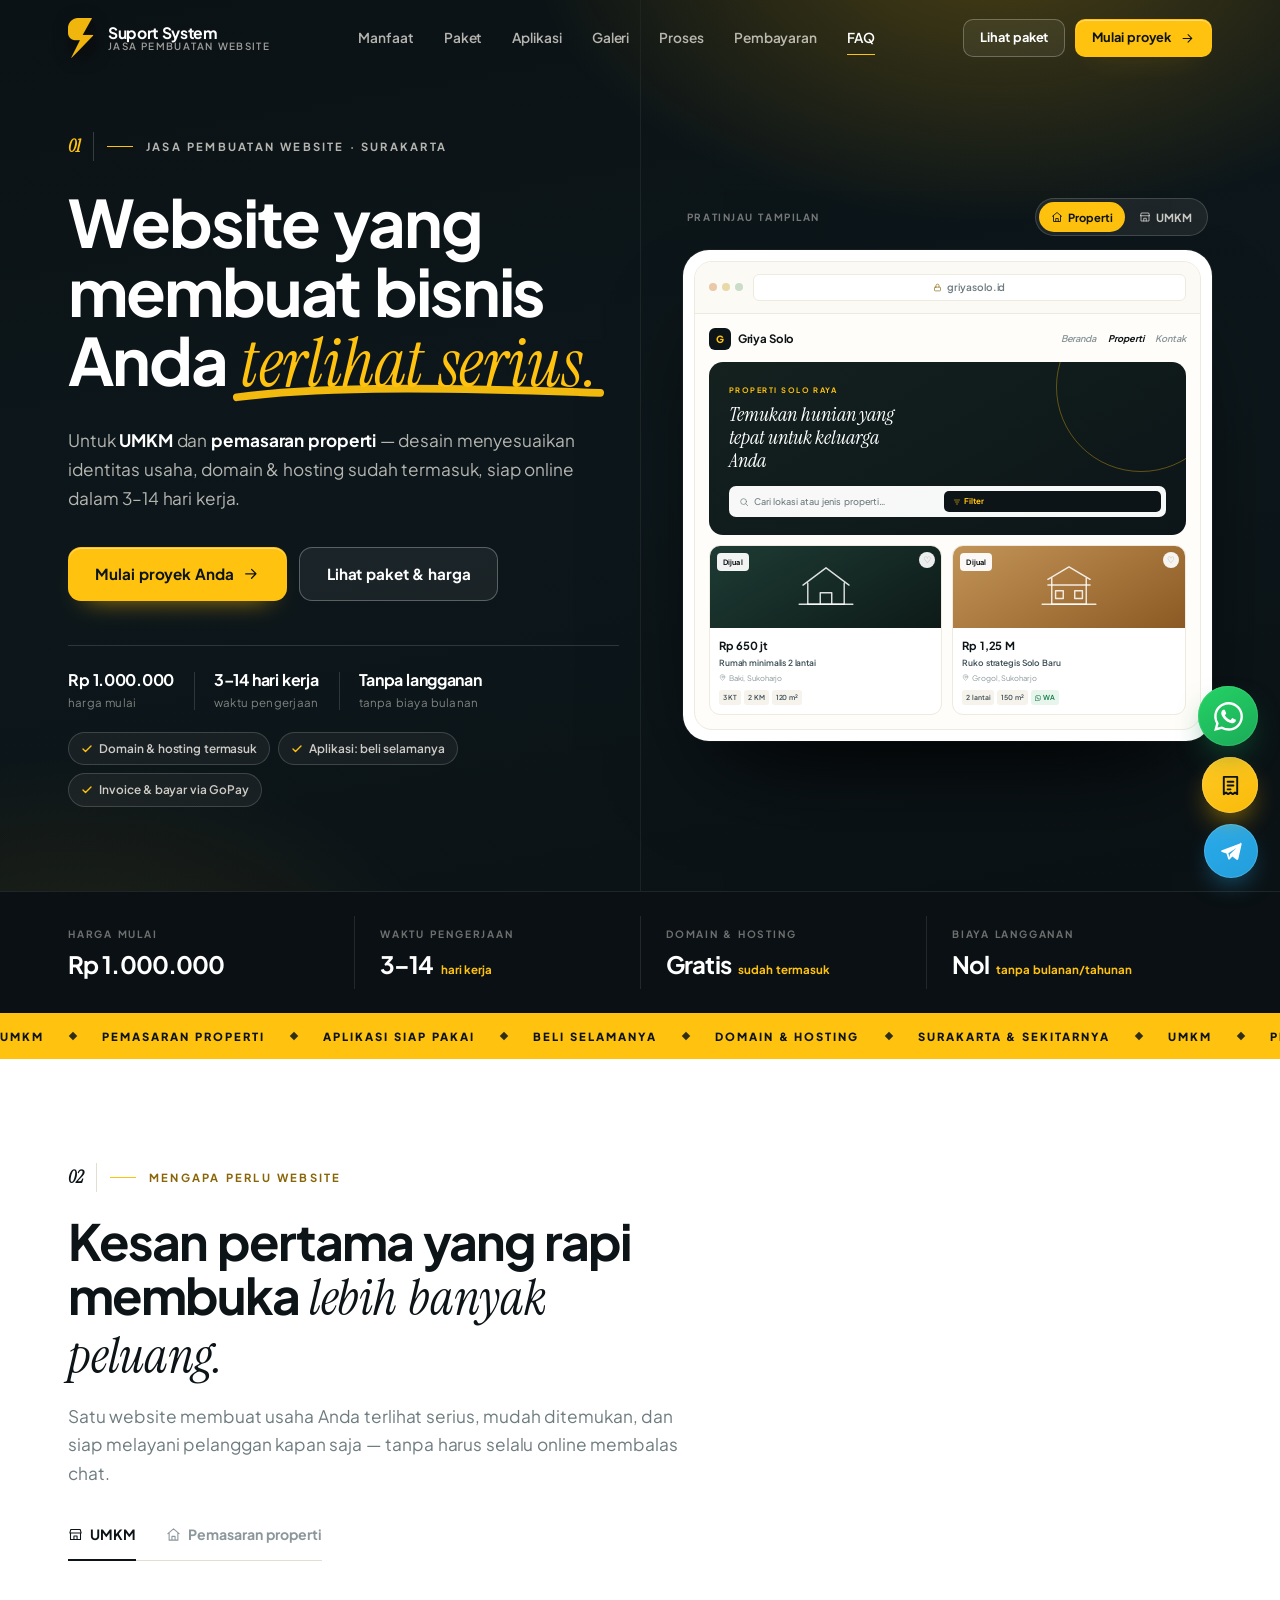
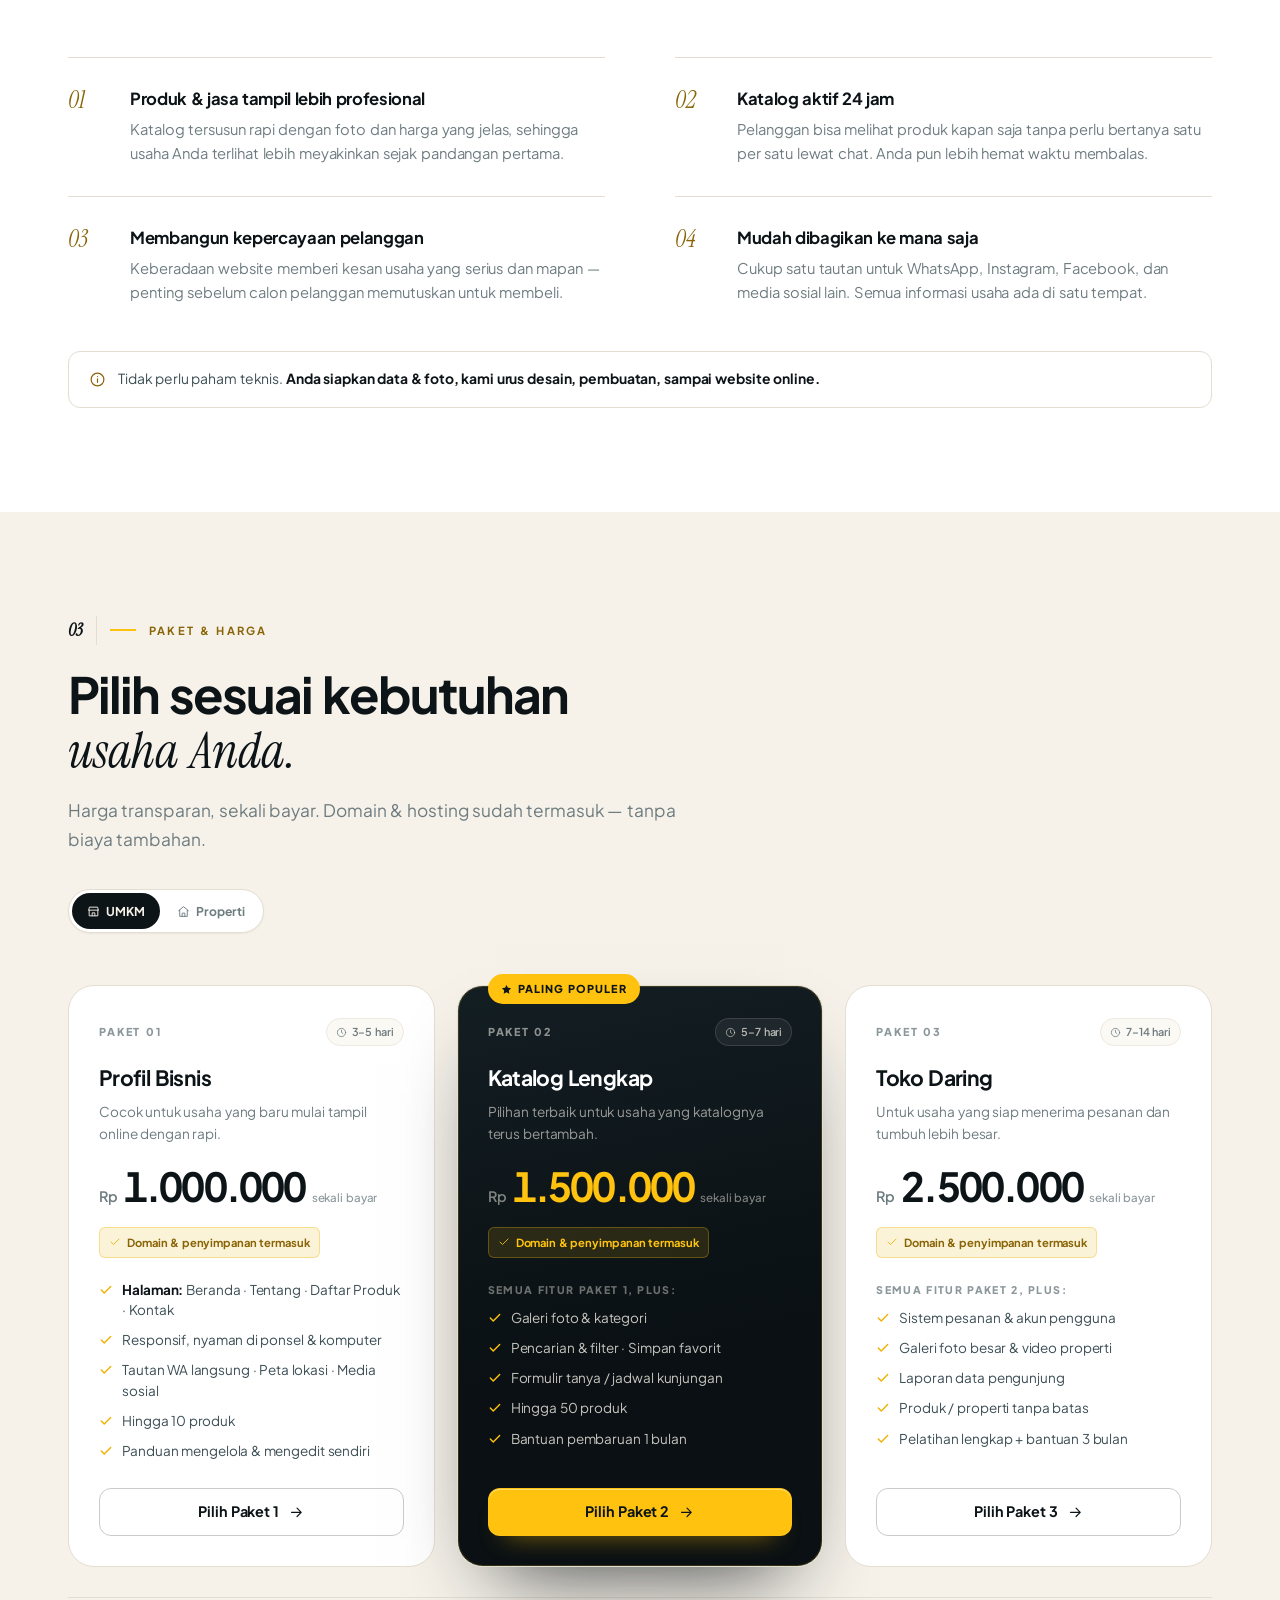
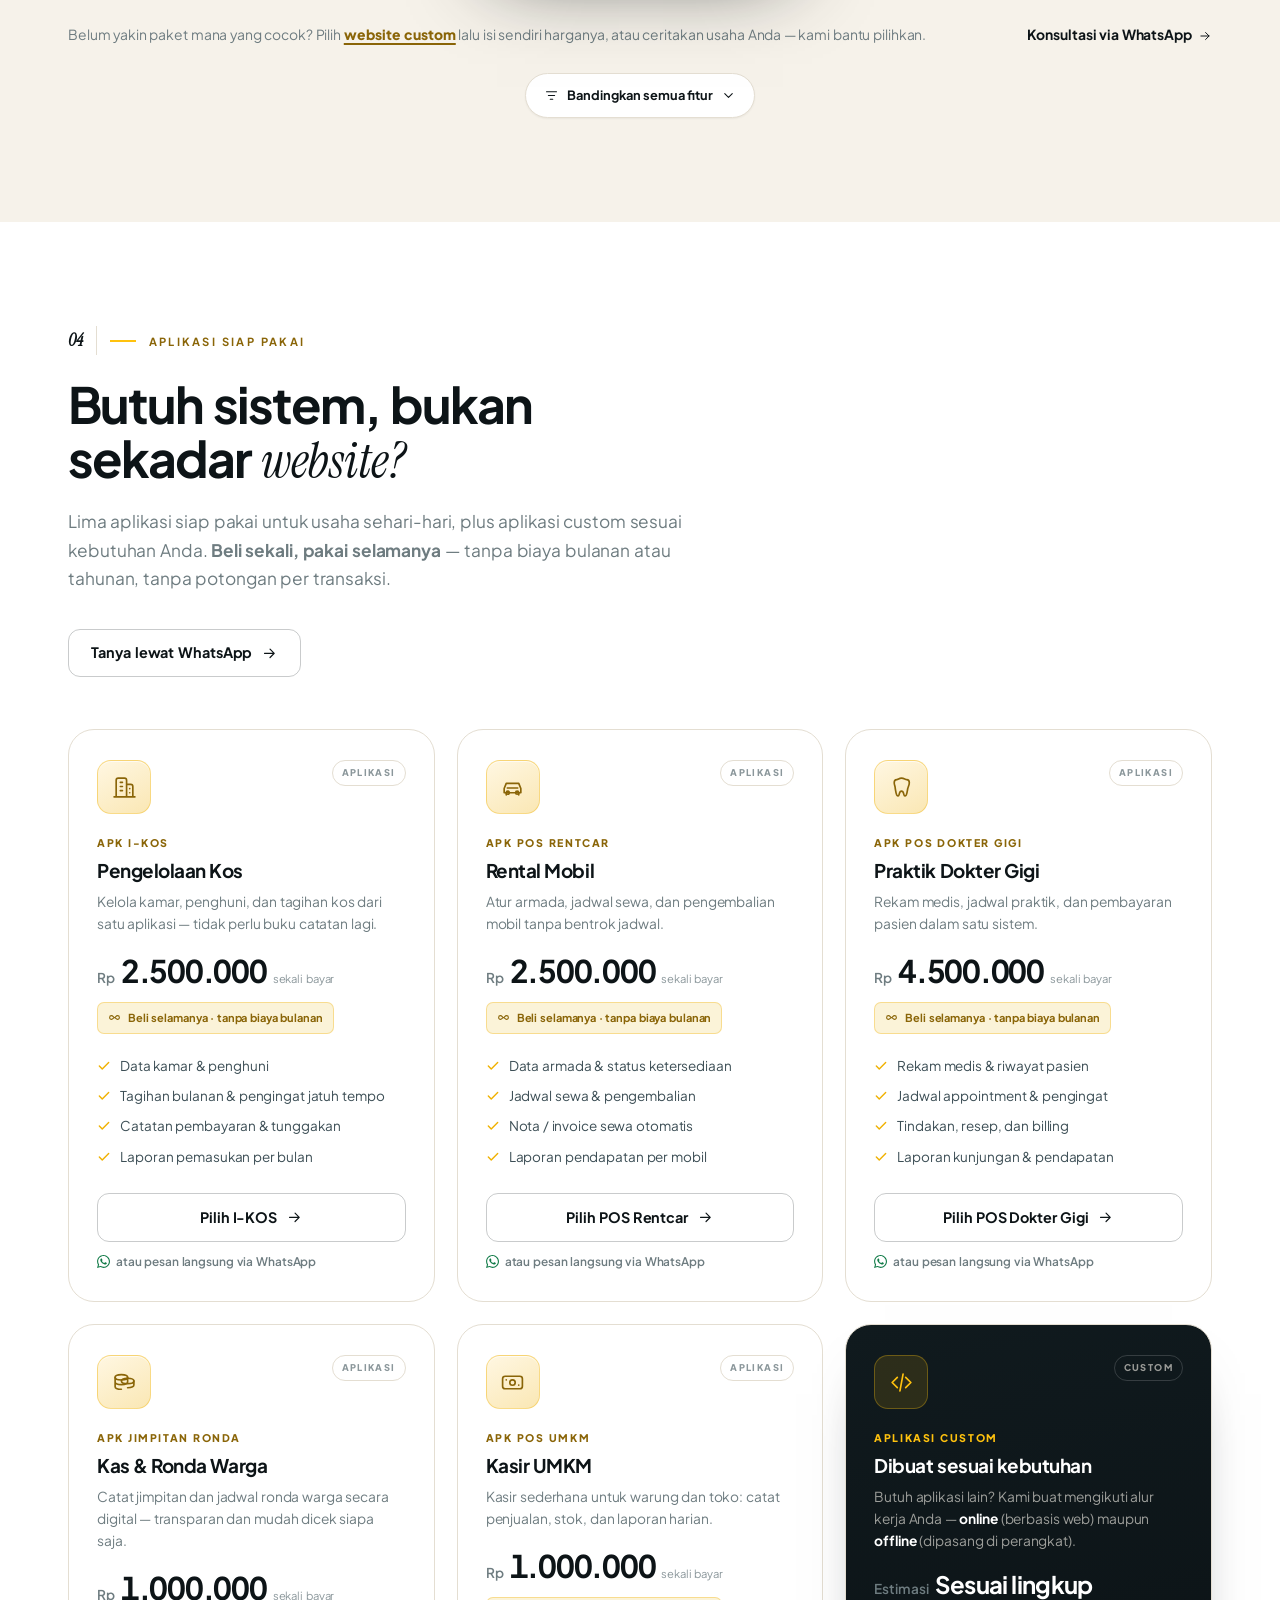
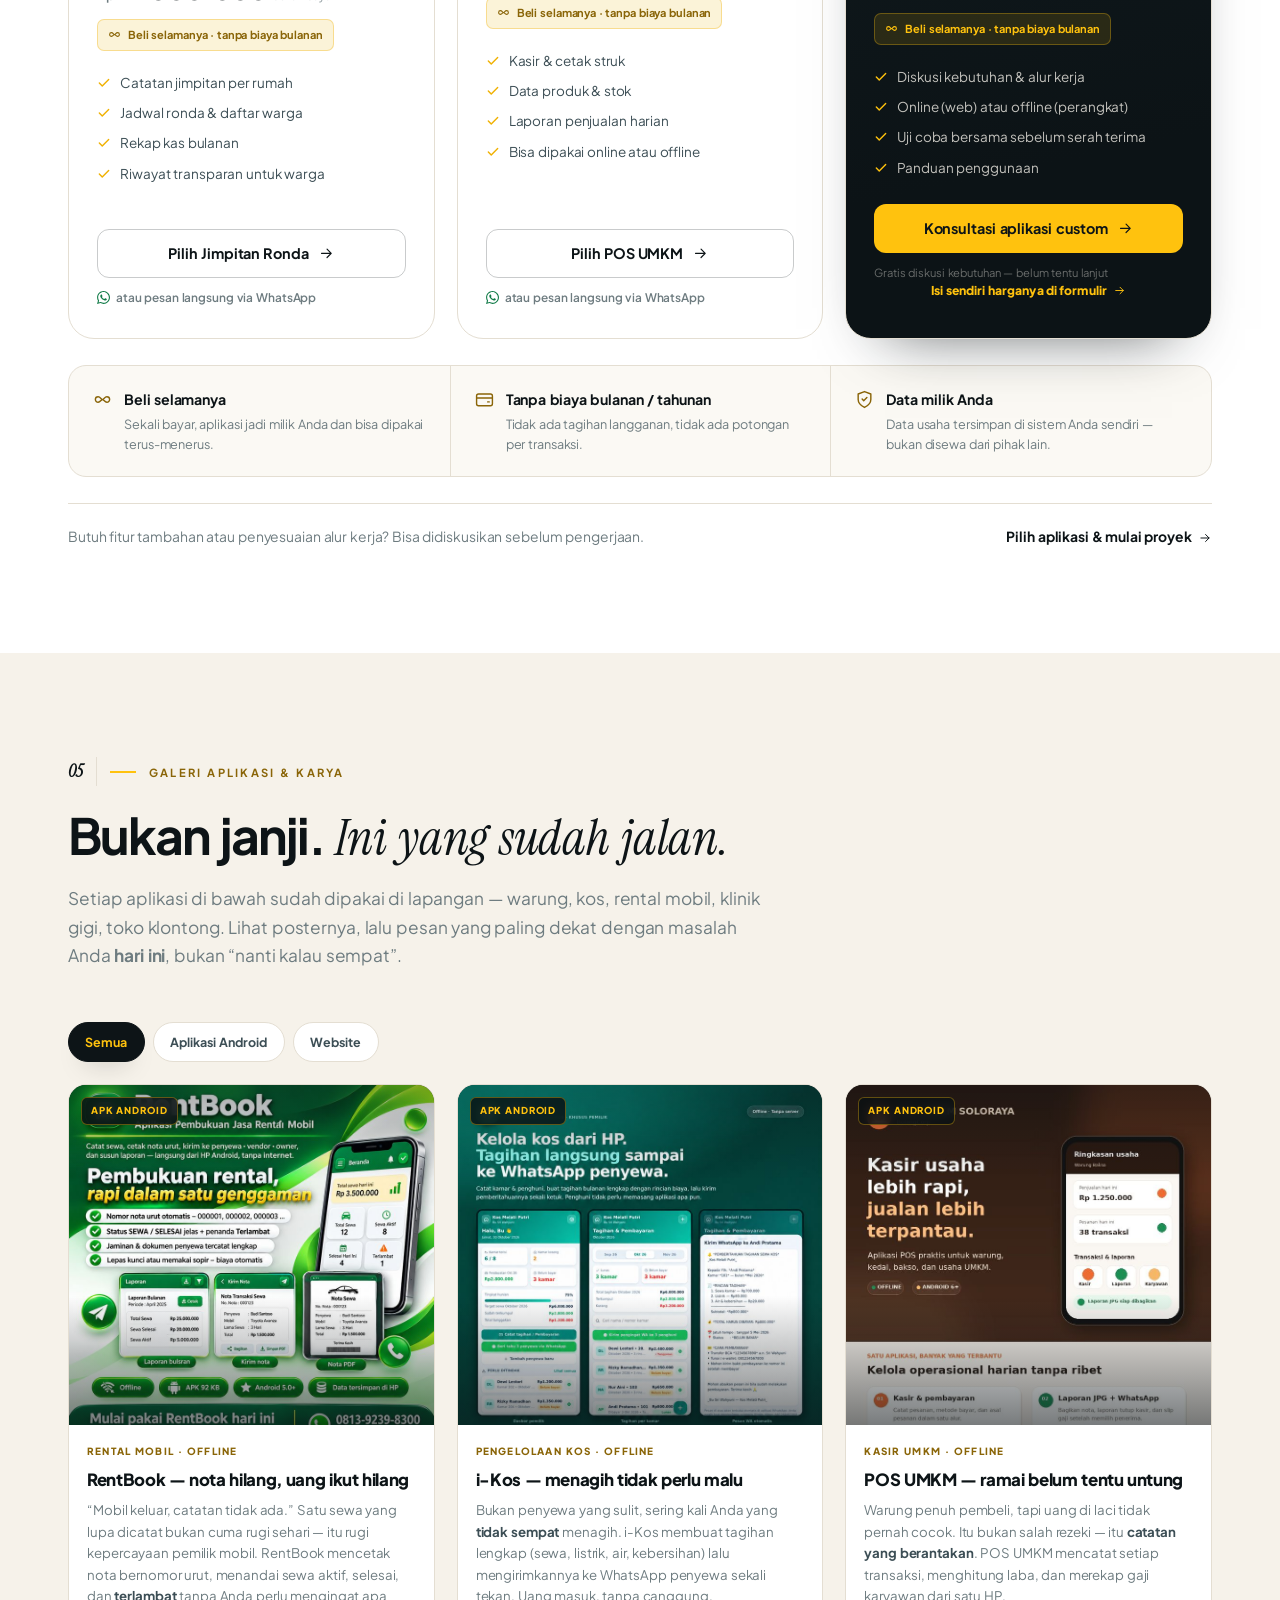
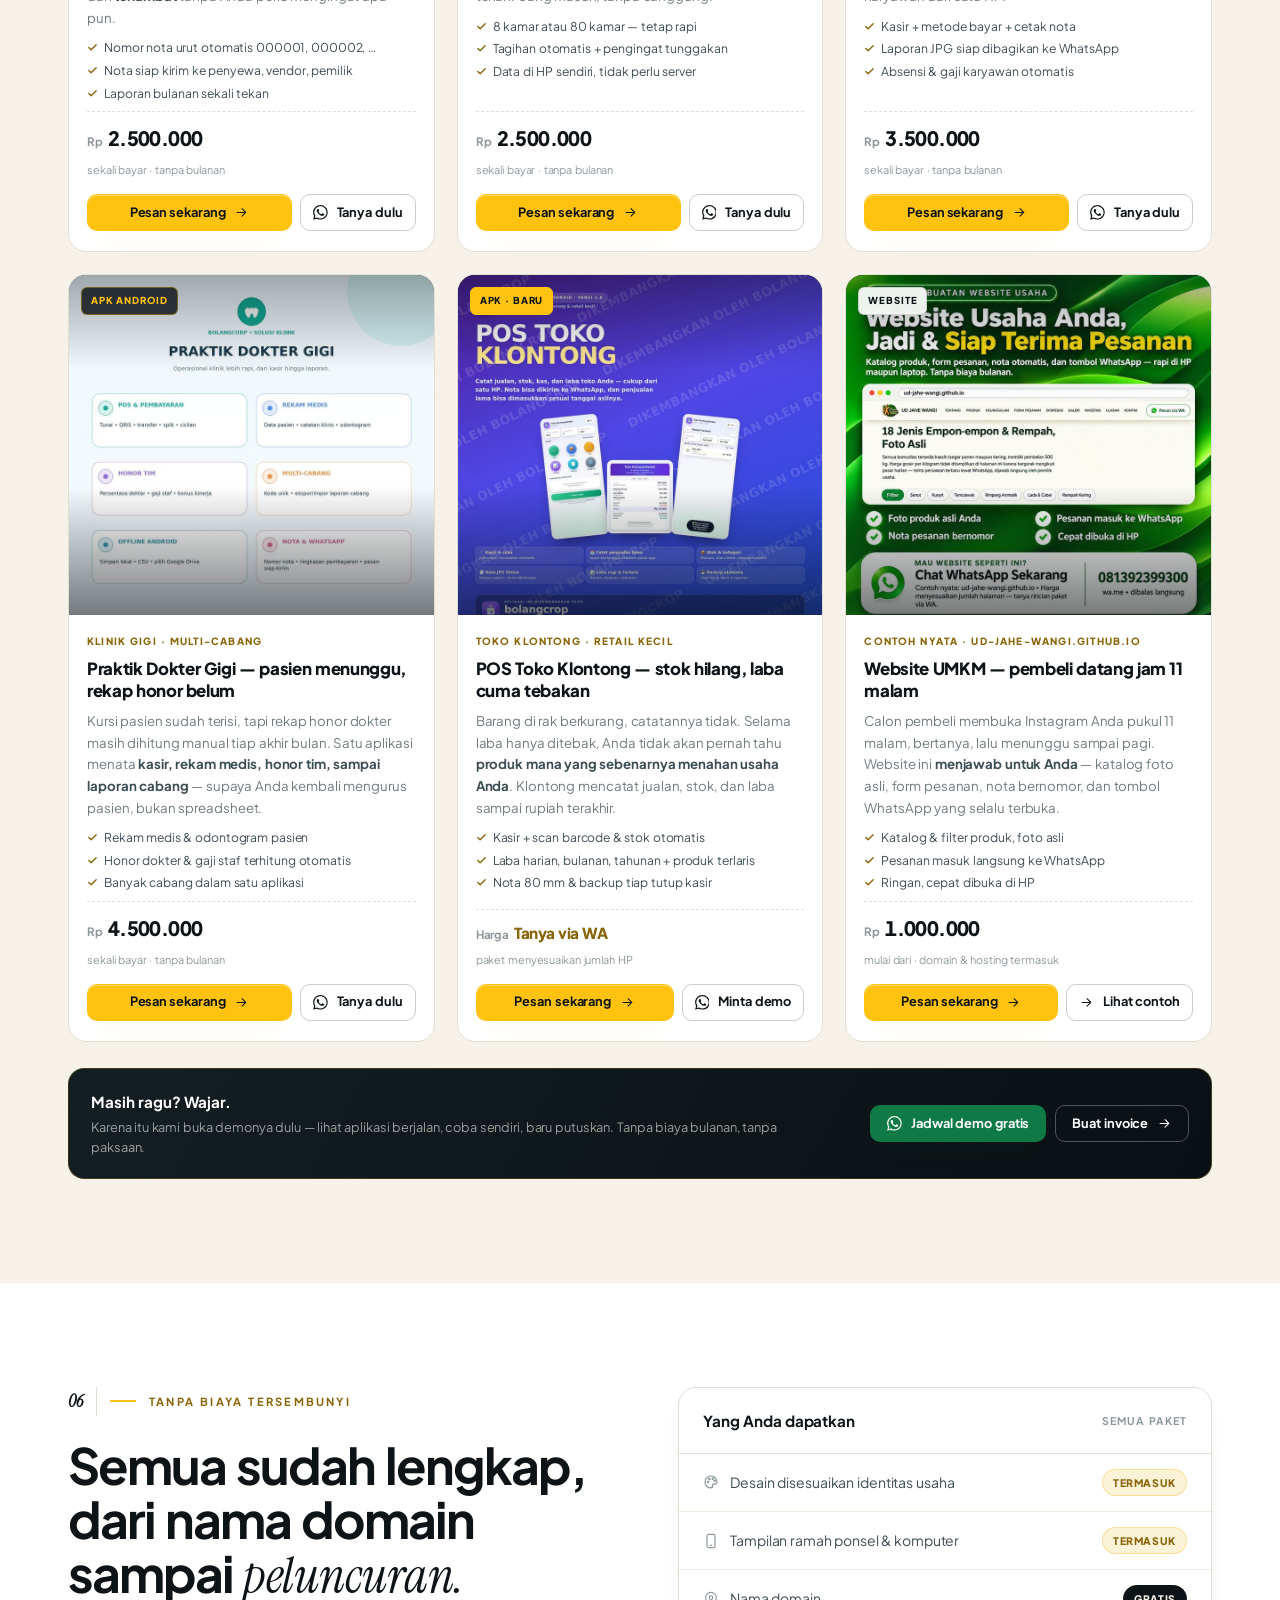
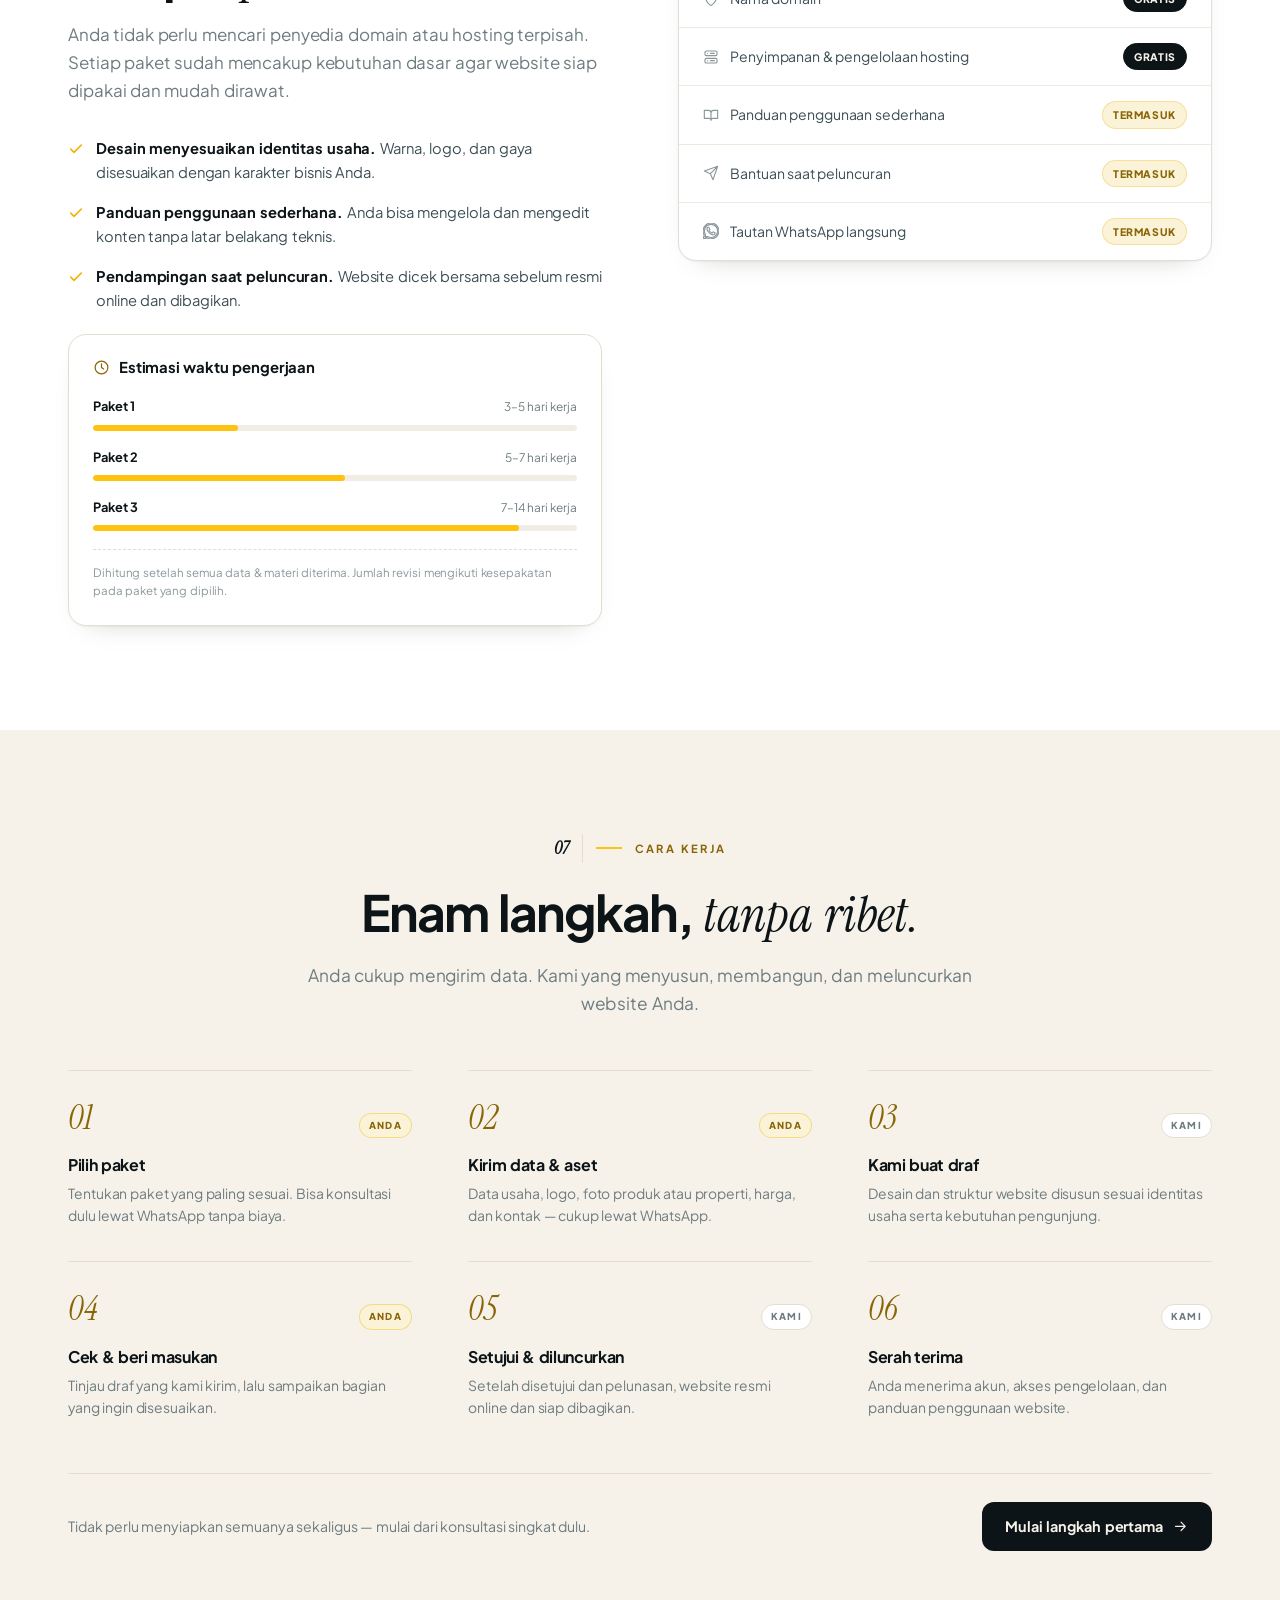
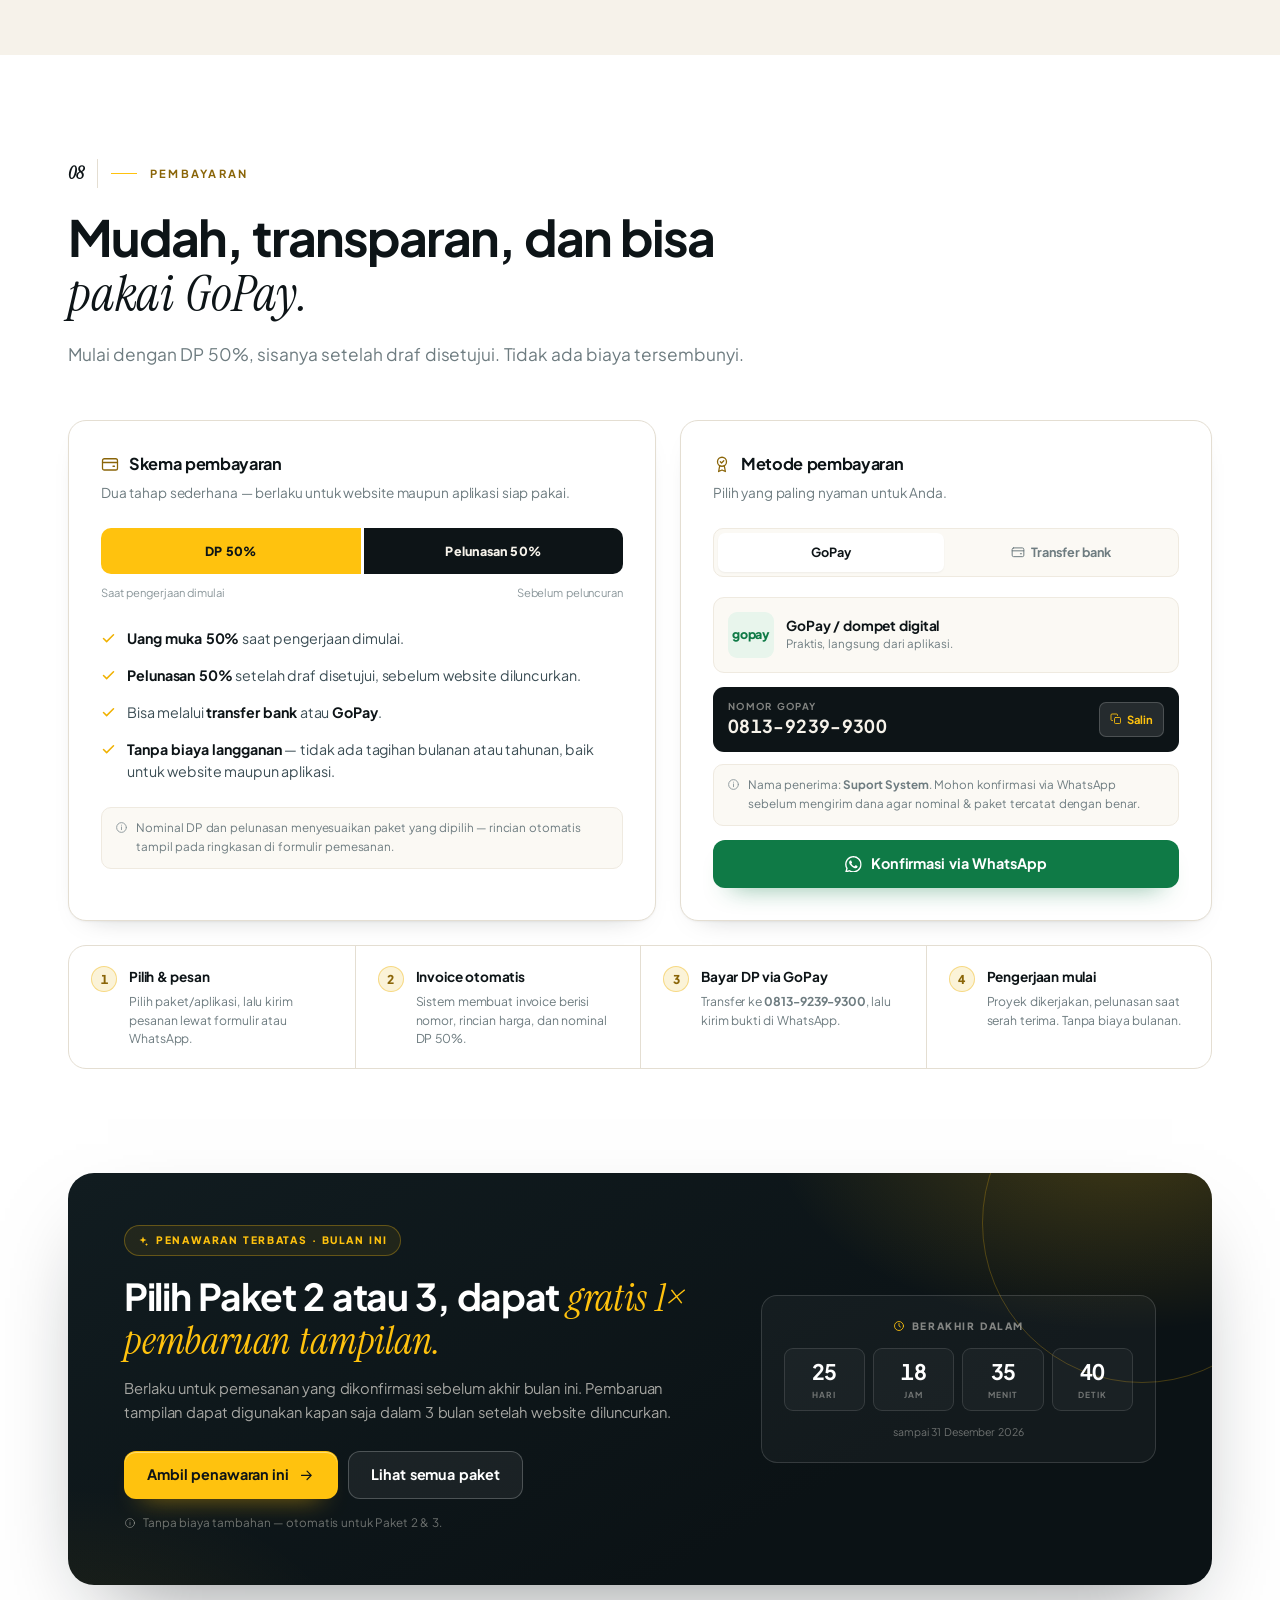
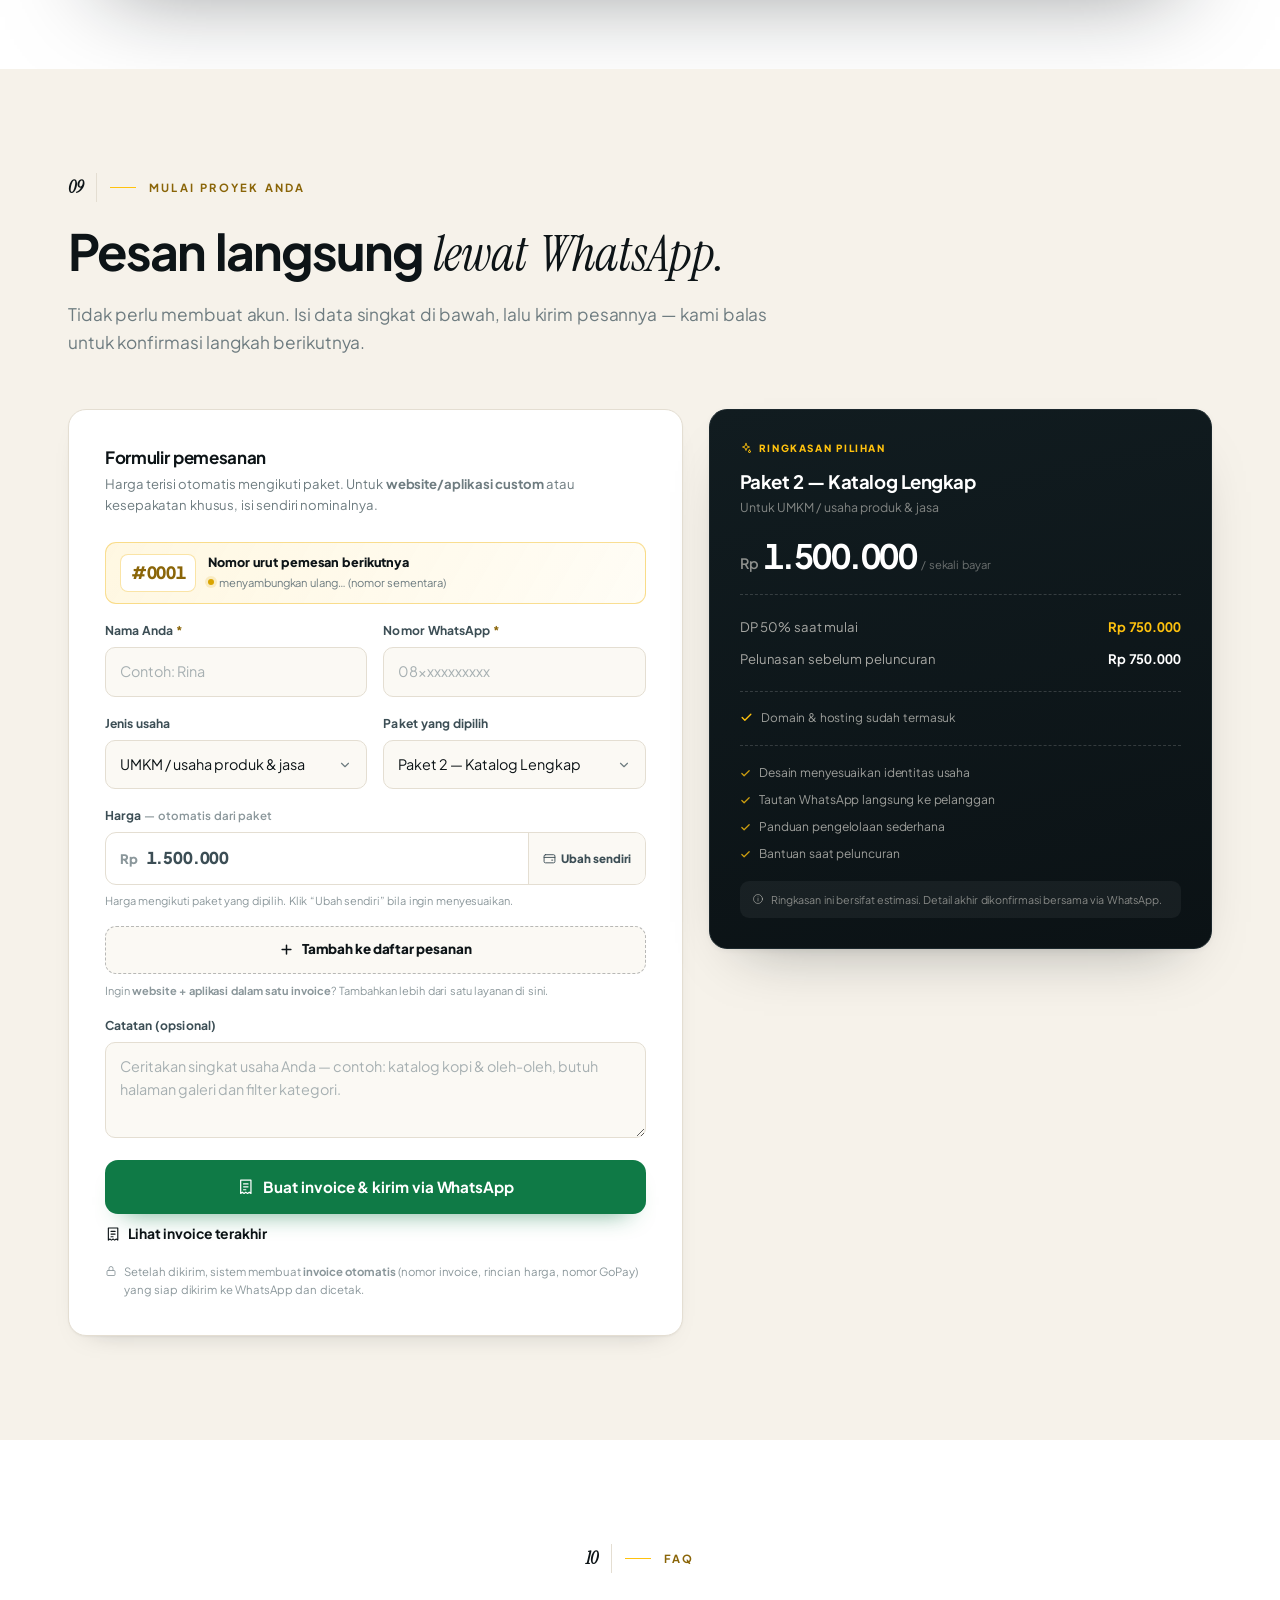
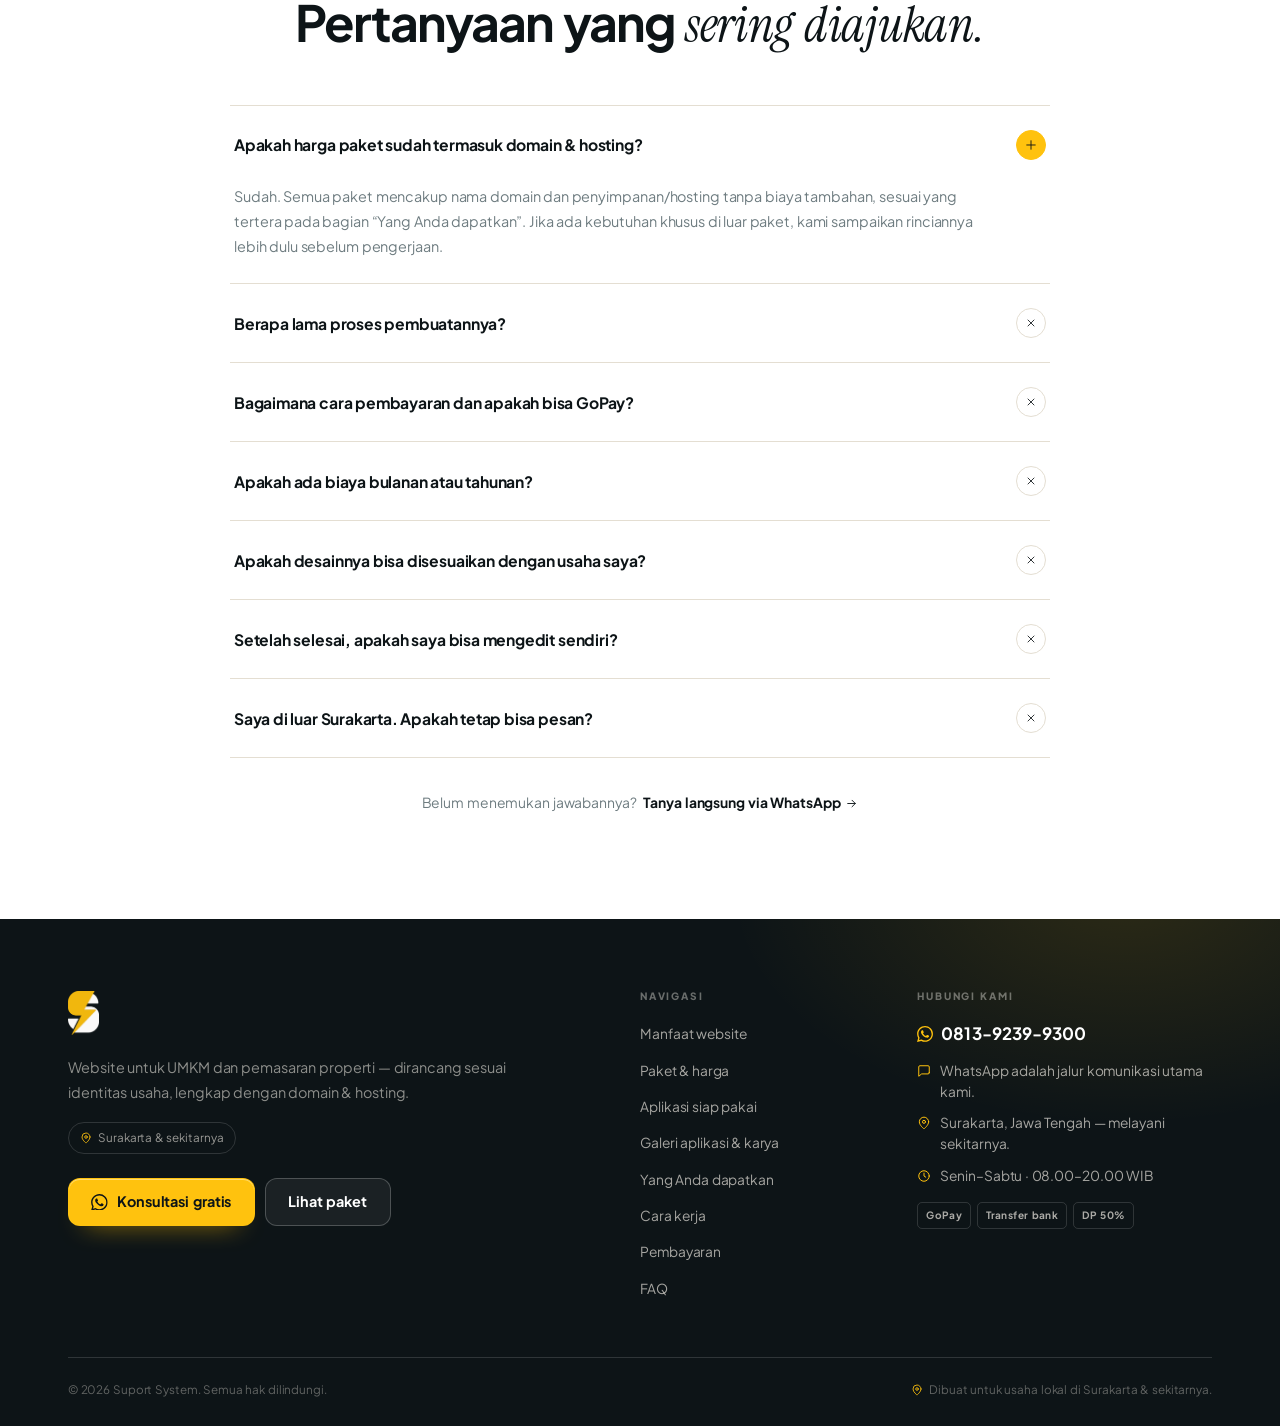
==== commit 957c0c75: "Update index.html" ====
--- a/index.html
+++ b/index.html
@@ -737,7 +737,7 @@
             <li><svg class="ic" aria-hidden="true"><use href="#i-check"/></svg> Laporan JPG siap dibagikan ke WhatsApp</li>
             <li><svg class="ic" aria-hidden="true"><use href="#i-check"/></svg> Absensi &amp; gaji karyawan otomatis</li>
           </ul>
-          <div class="gal-price"><span>Rp</span><b>1.000.000</b><em>sekali bayar · tanpa bulanan</em></div>
+          <div class="gal-price"><span>Rp</span><b>3.500.000</b><em>sekali bayar · tanpa bulanan</em></div>
           <div class="gal-cta">
             <button class="btn btn--gold btn--sm" type="button" data-pkg="pu">Pesan sekarang <svg class="ic" aria-hidden="true"><use href="#i-arrow"/></svg></button>
             <a class="btn btn--outline btn--sm" href="https://wa.me/6281392399300?text=Halo%20Suport%20System%2C%20saya%20mau%20pesan%20POS%20UMKM%20(APK%20kasir%20warung%20Rp%201.000.000).%20Bisa%20minta%20demo%3F" target="_blank" rel="noopener"><svg class="ic fill" aria-hidden="true"><use href="#i-wa"/></svg> Tanya dulu</a>
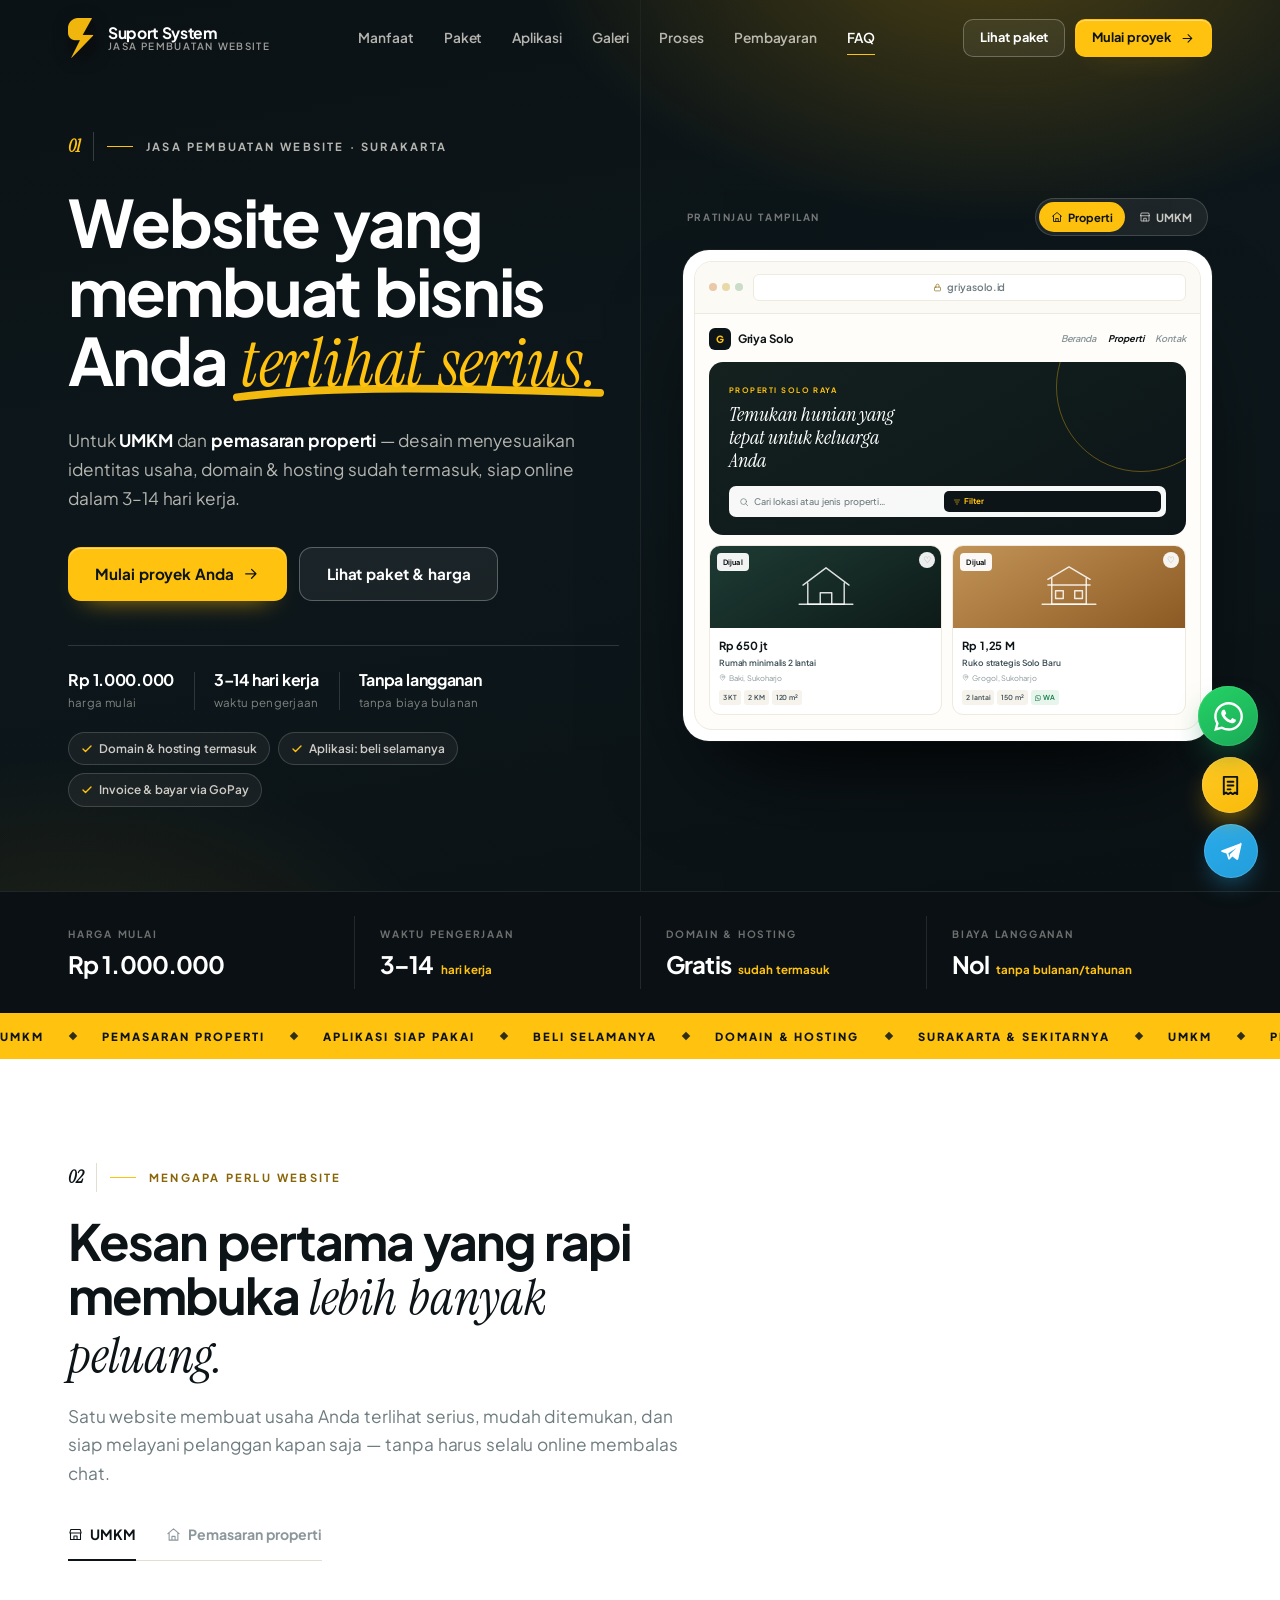
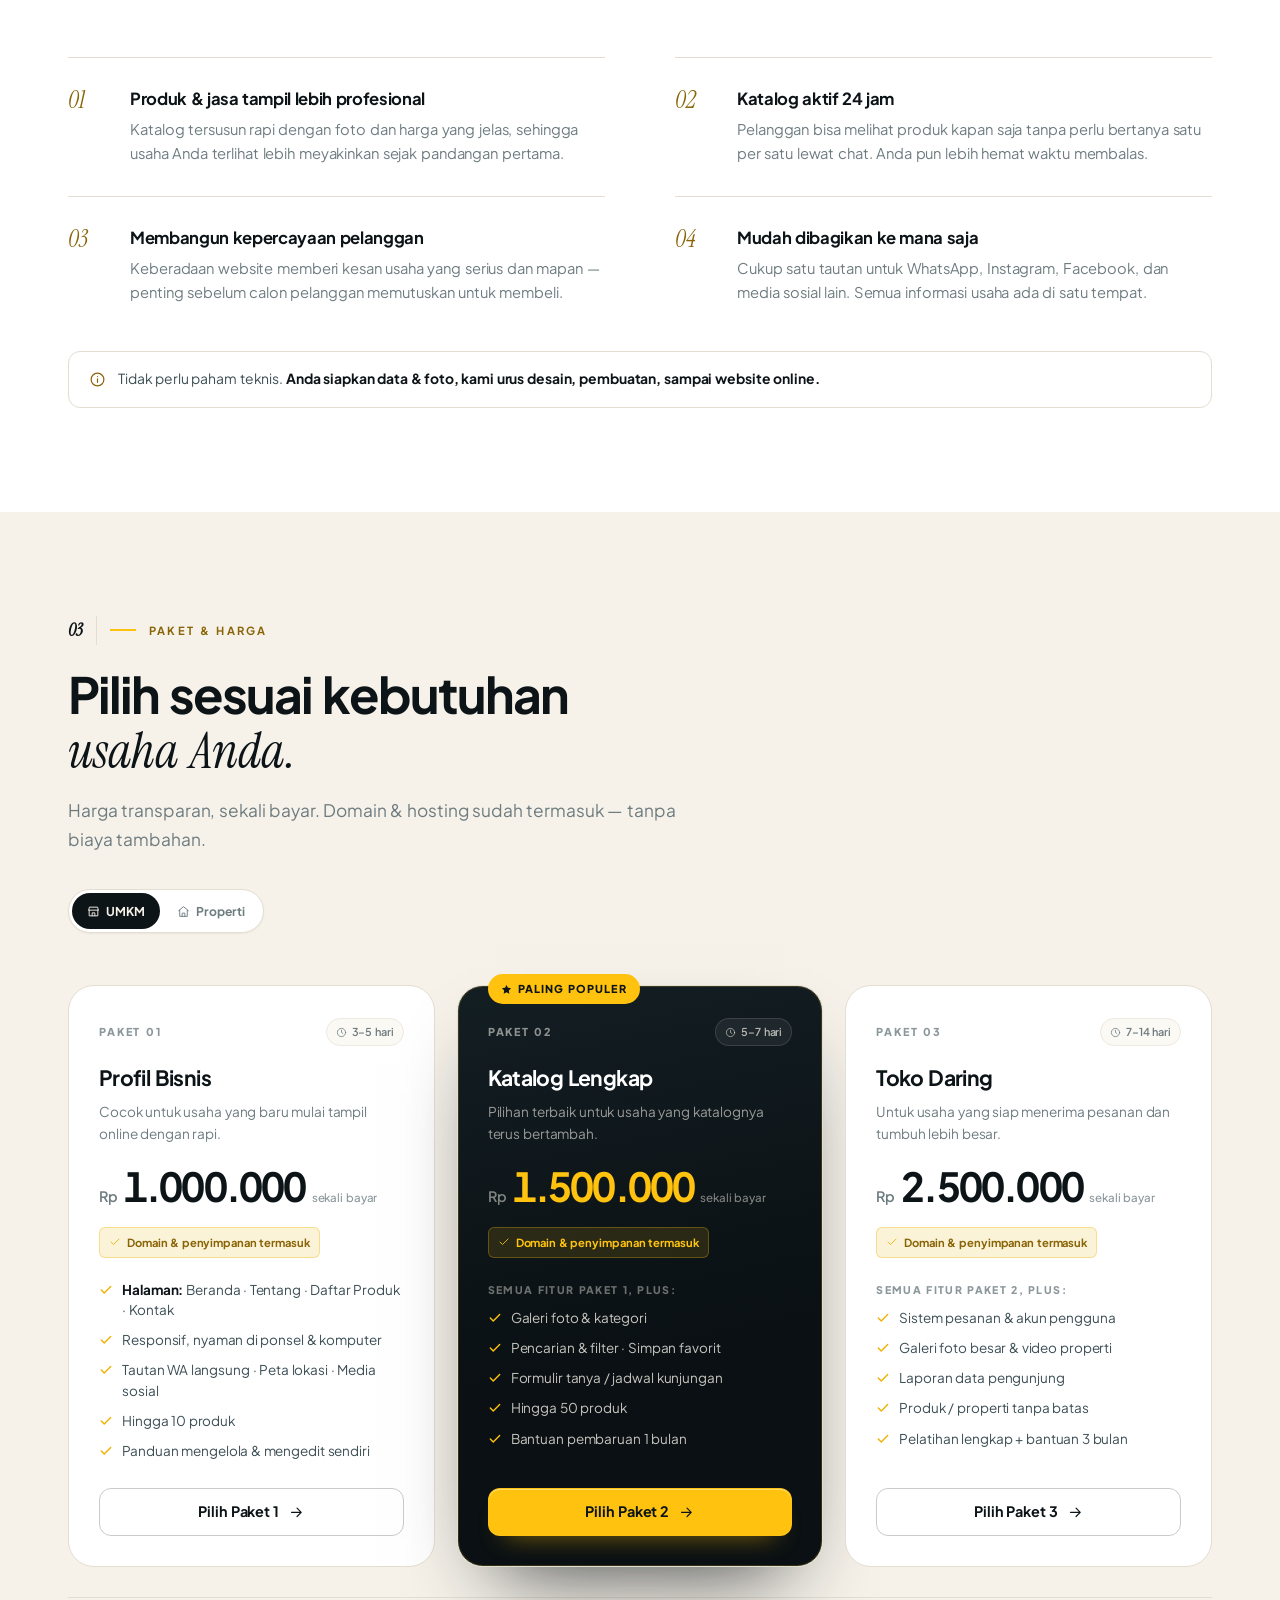
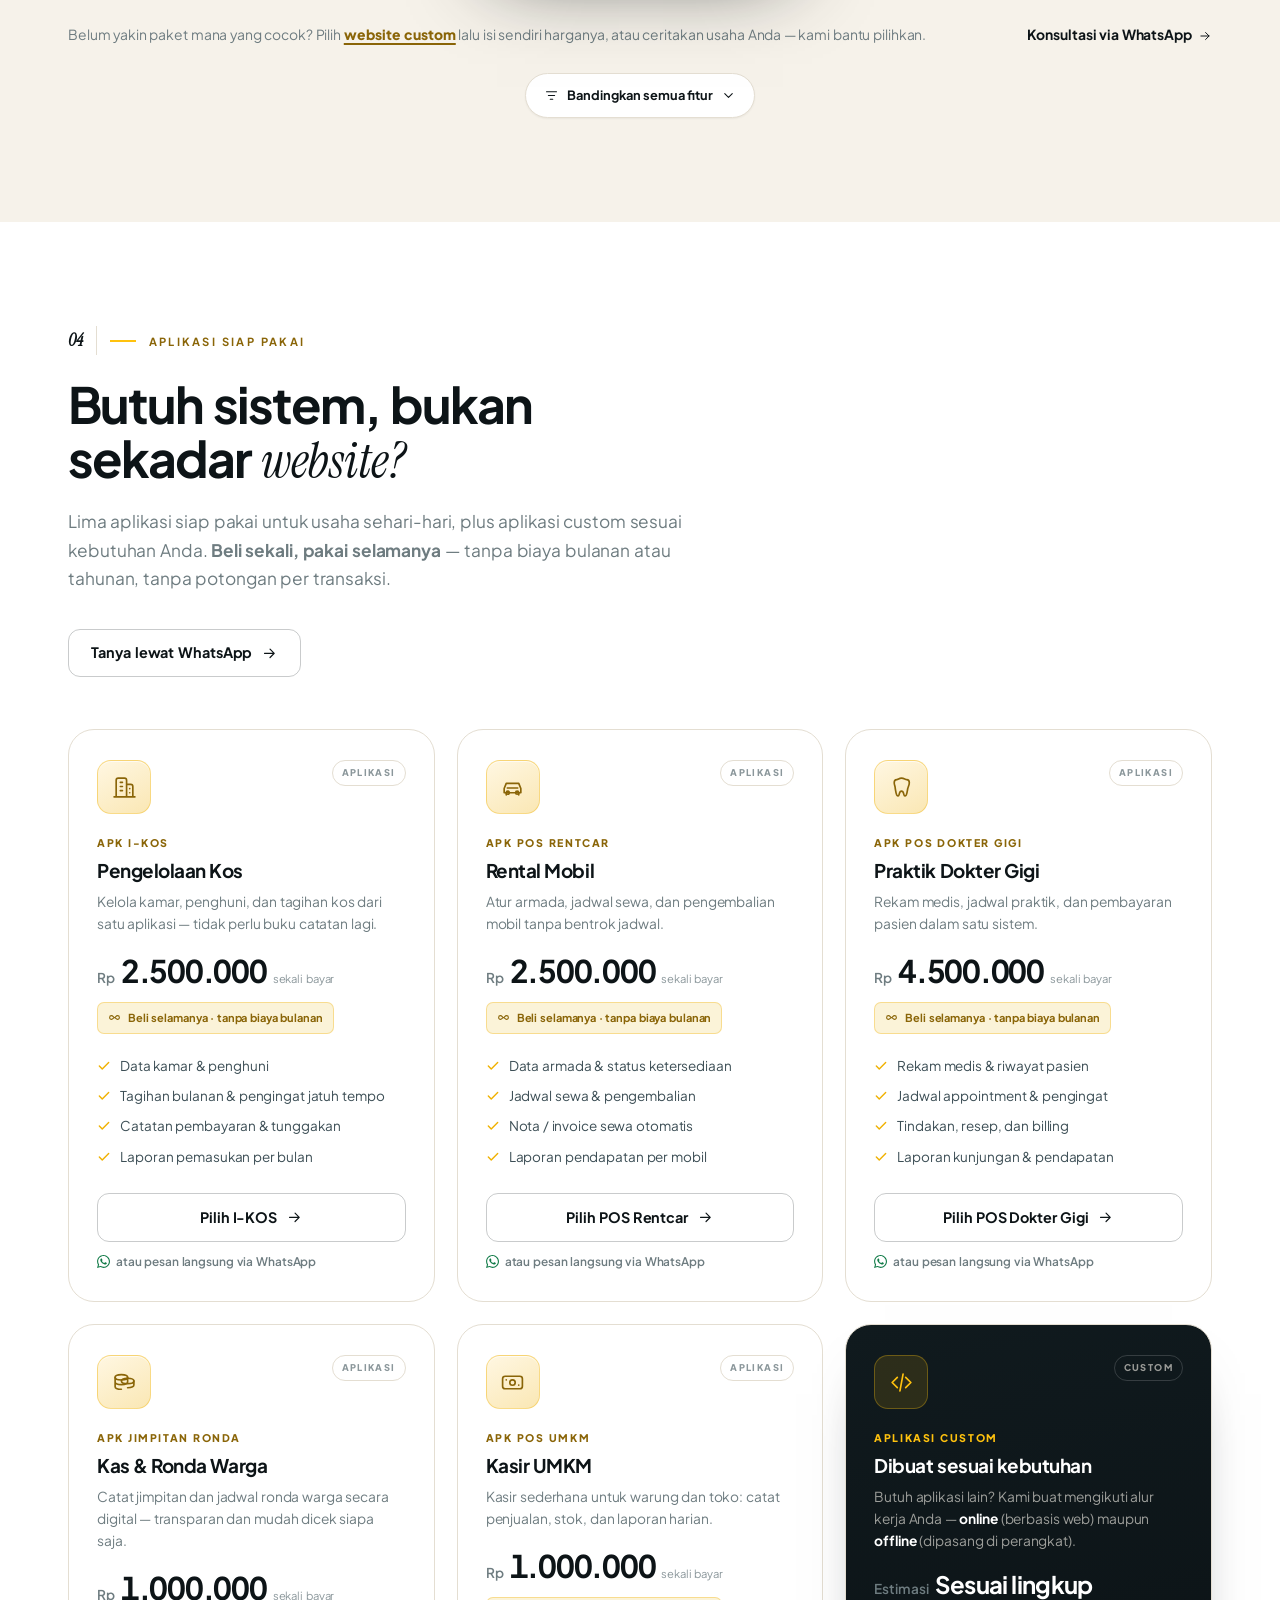
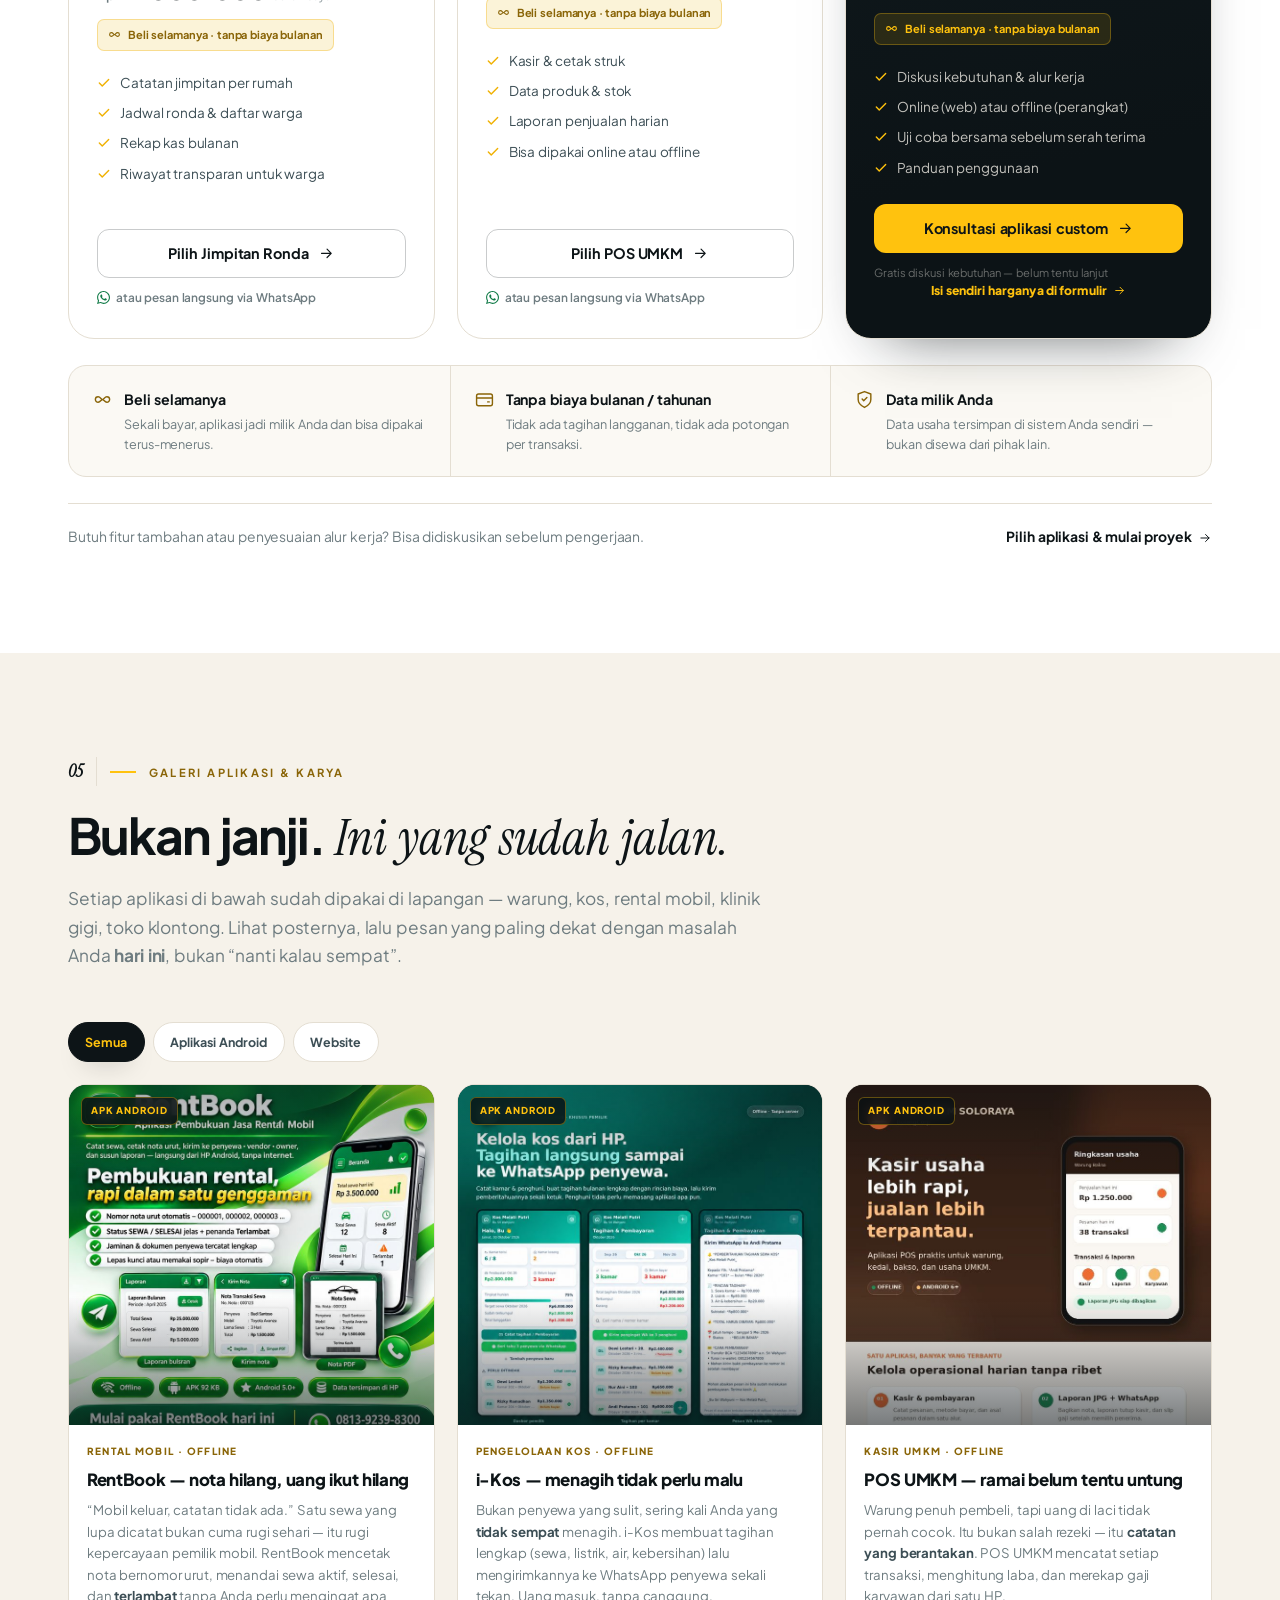
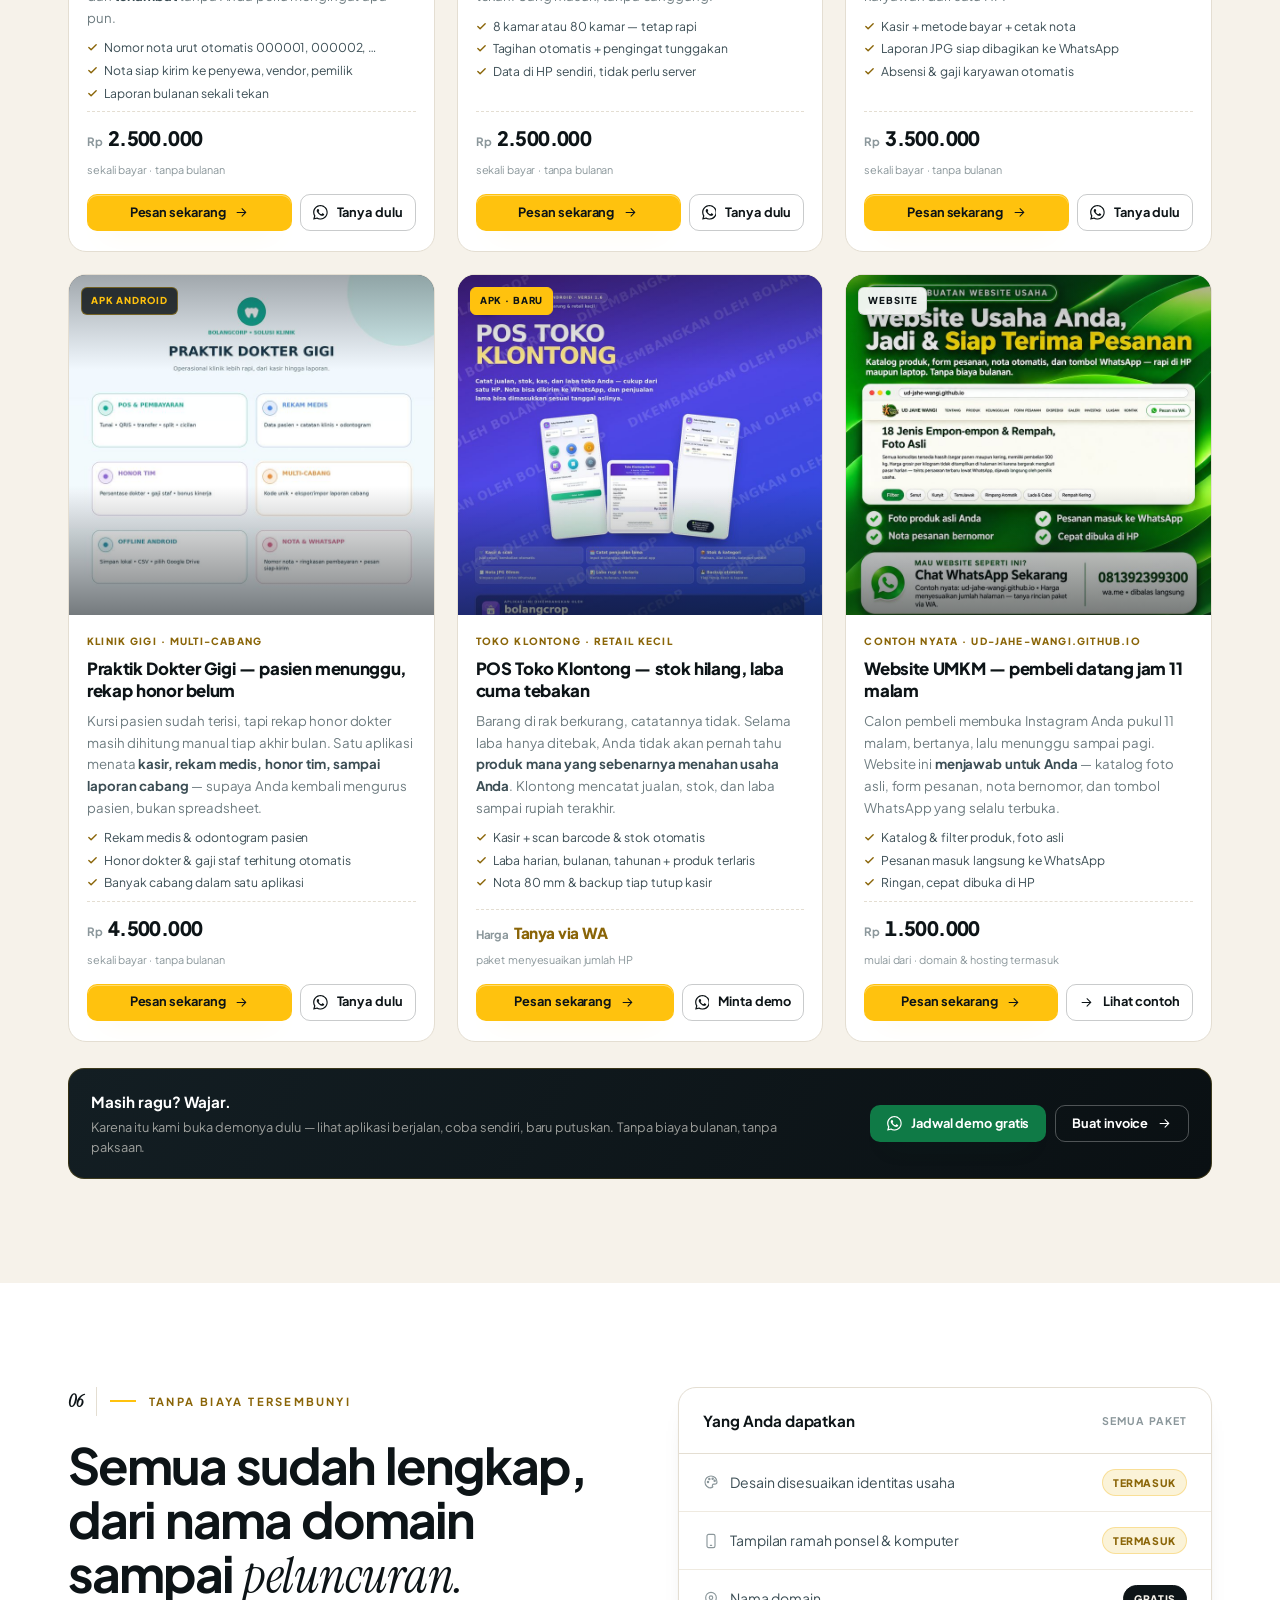
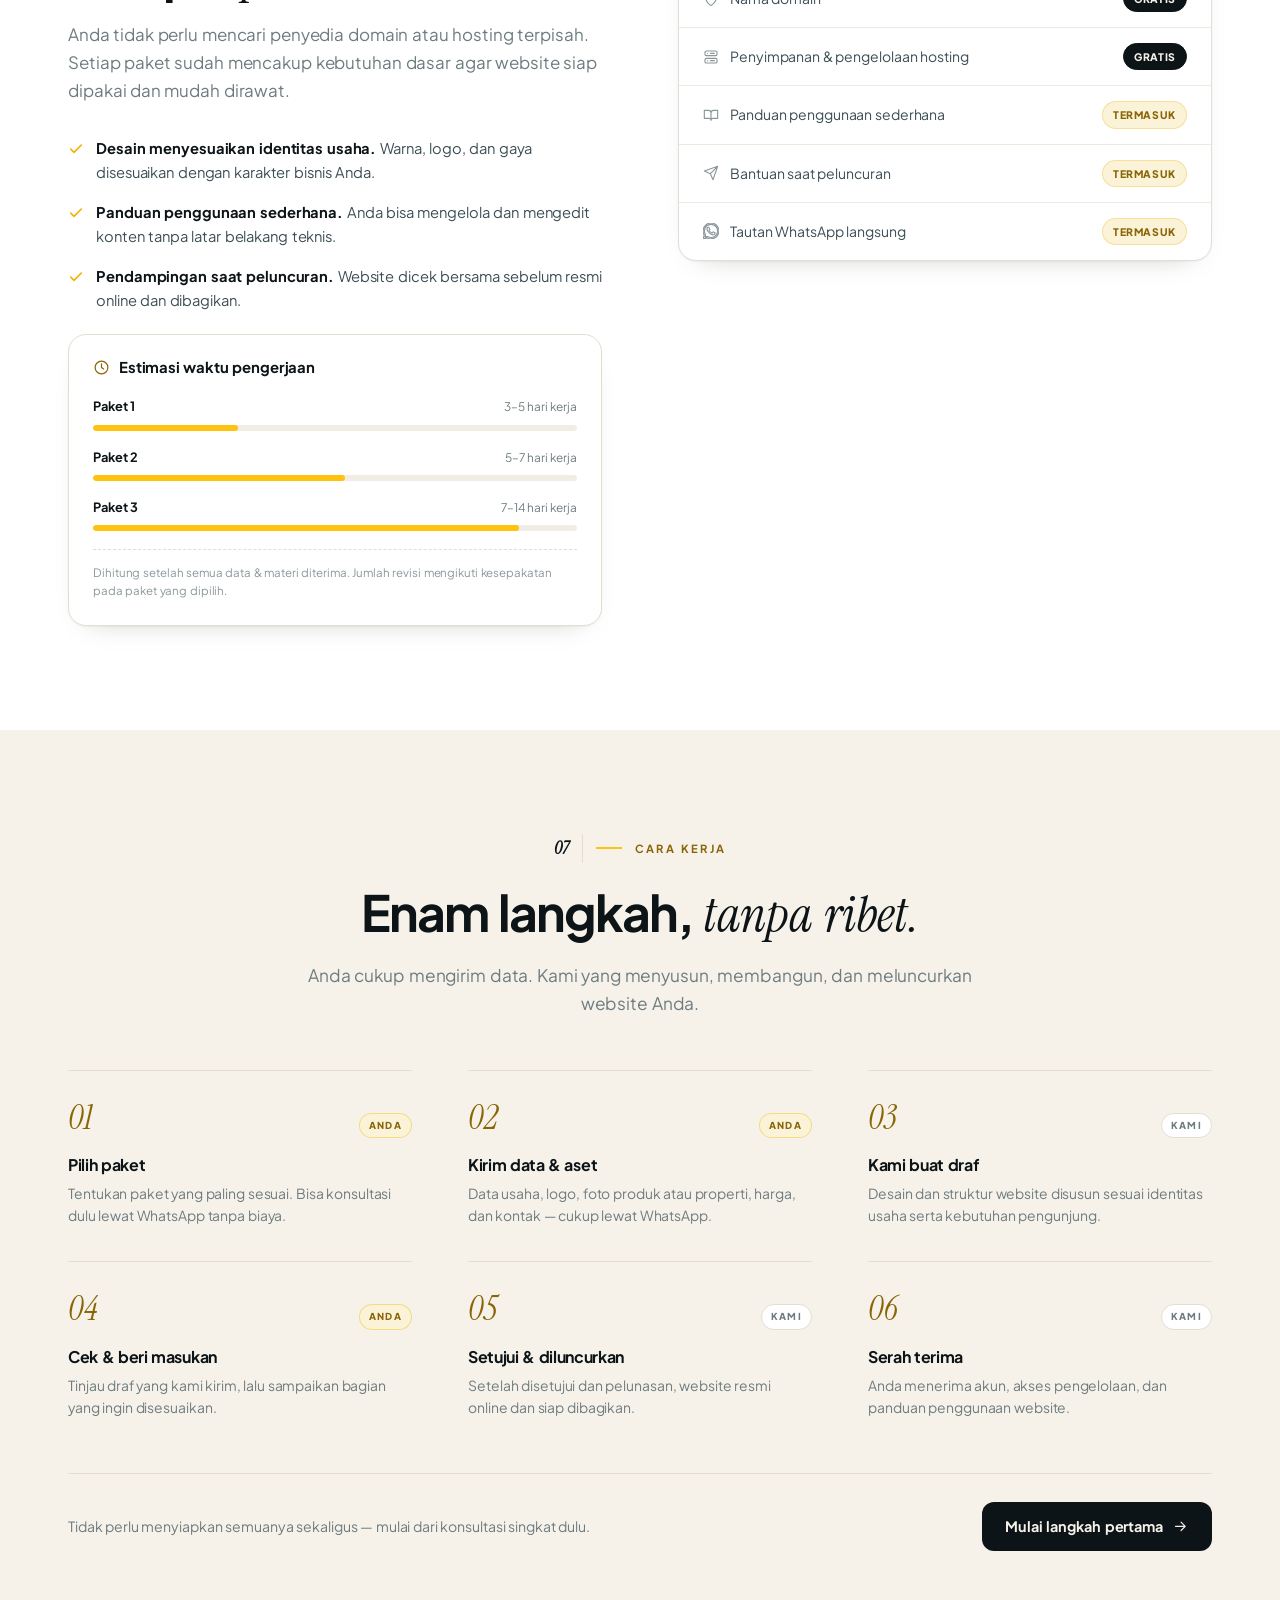
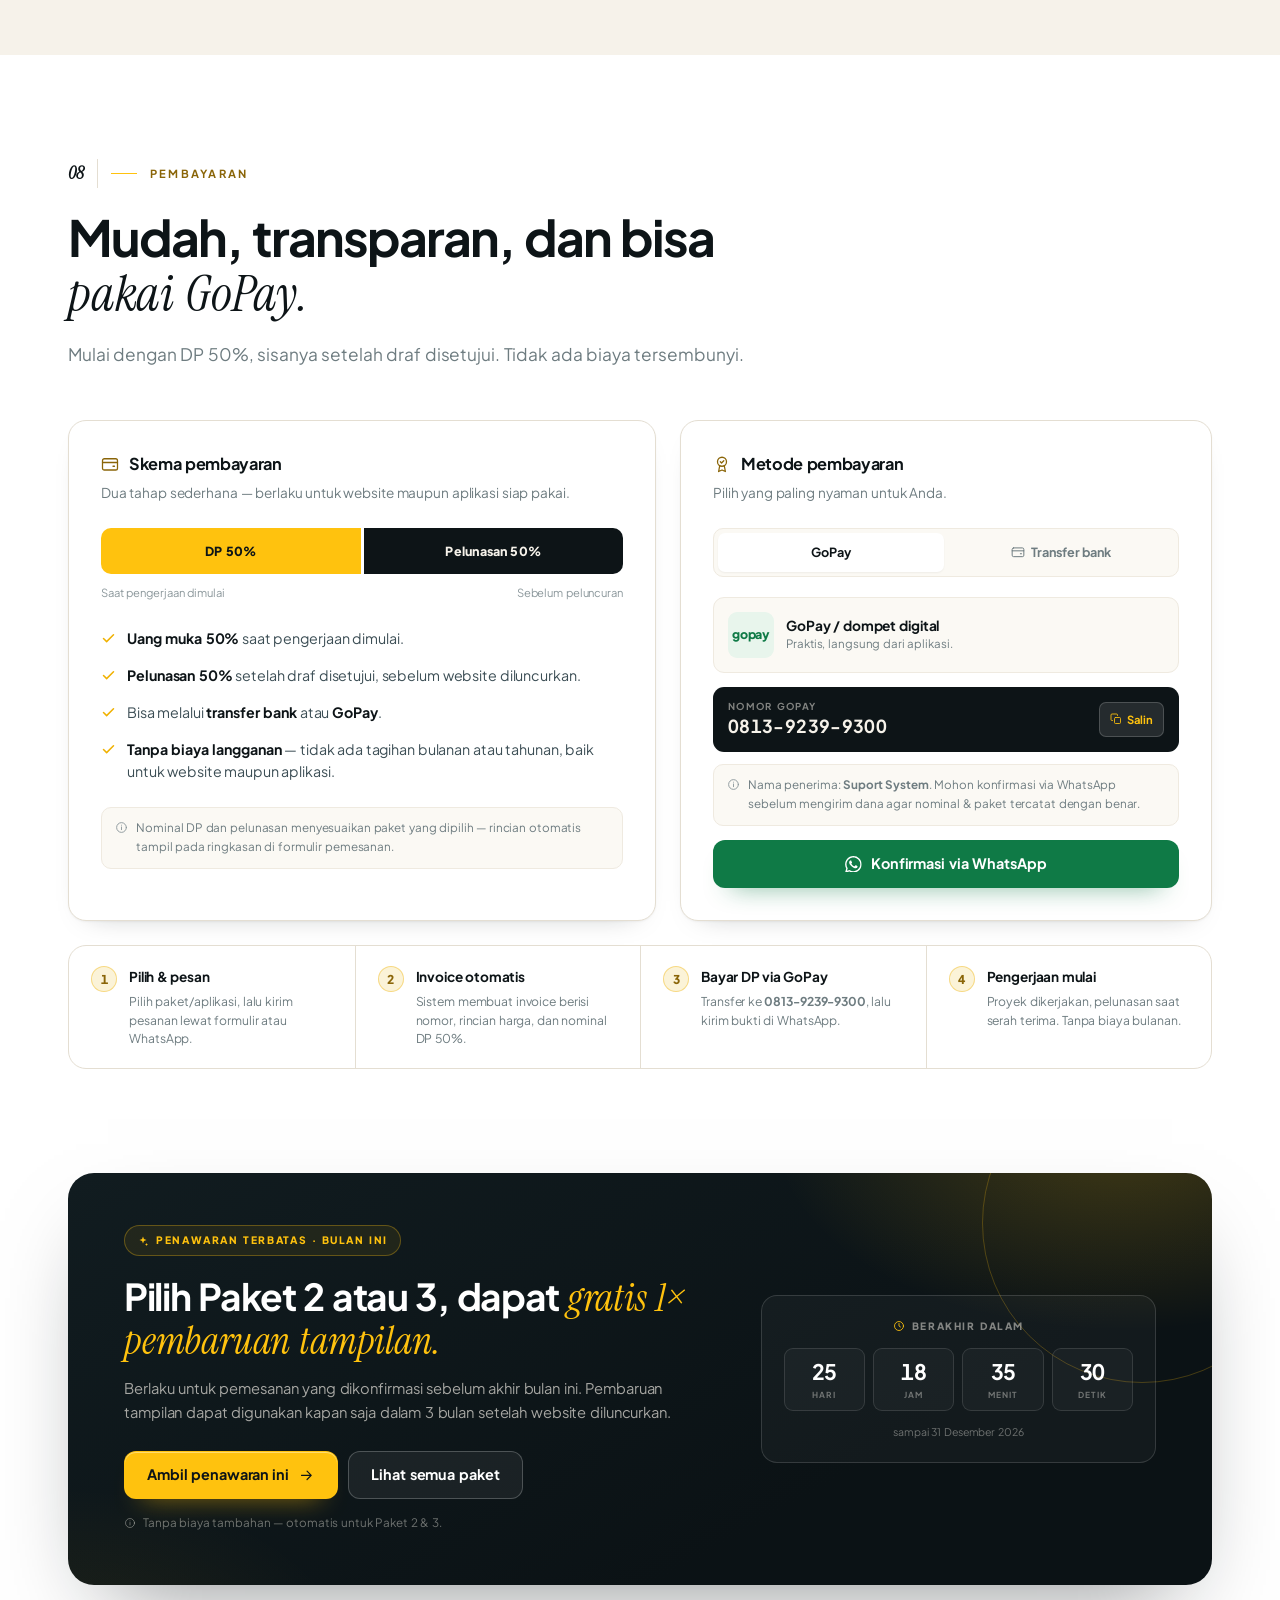
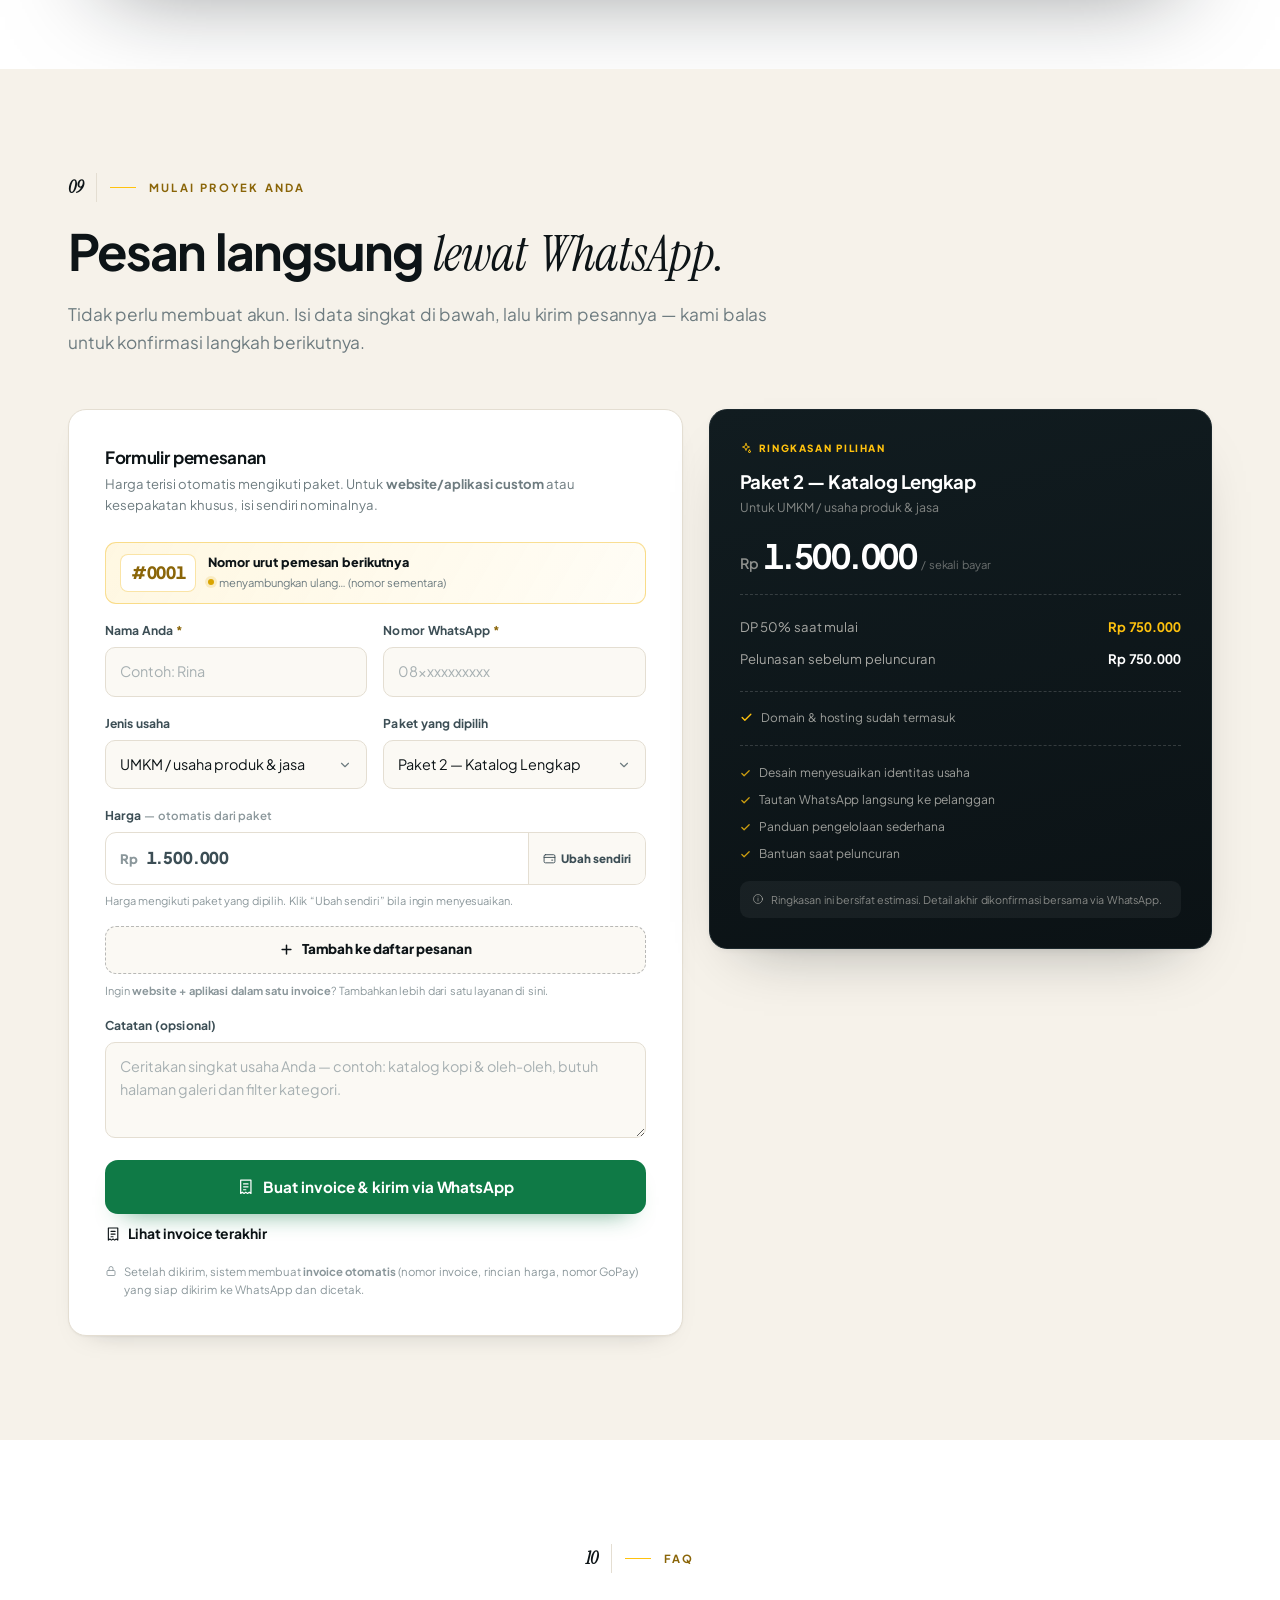
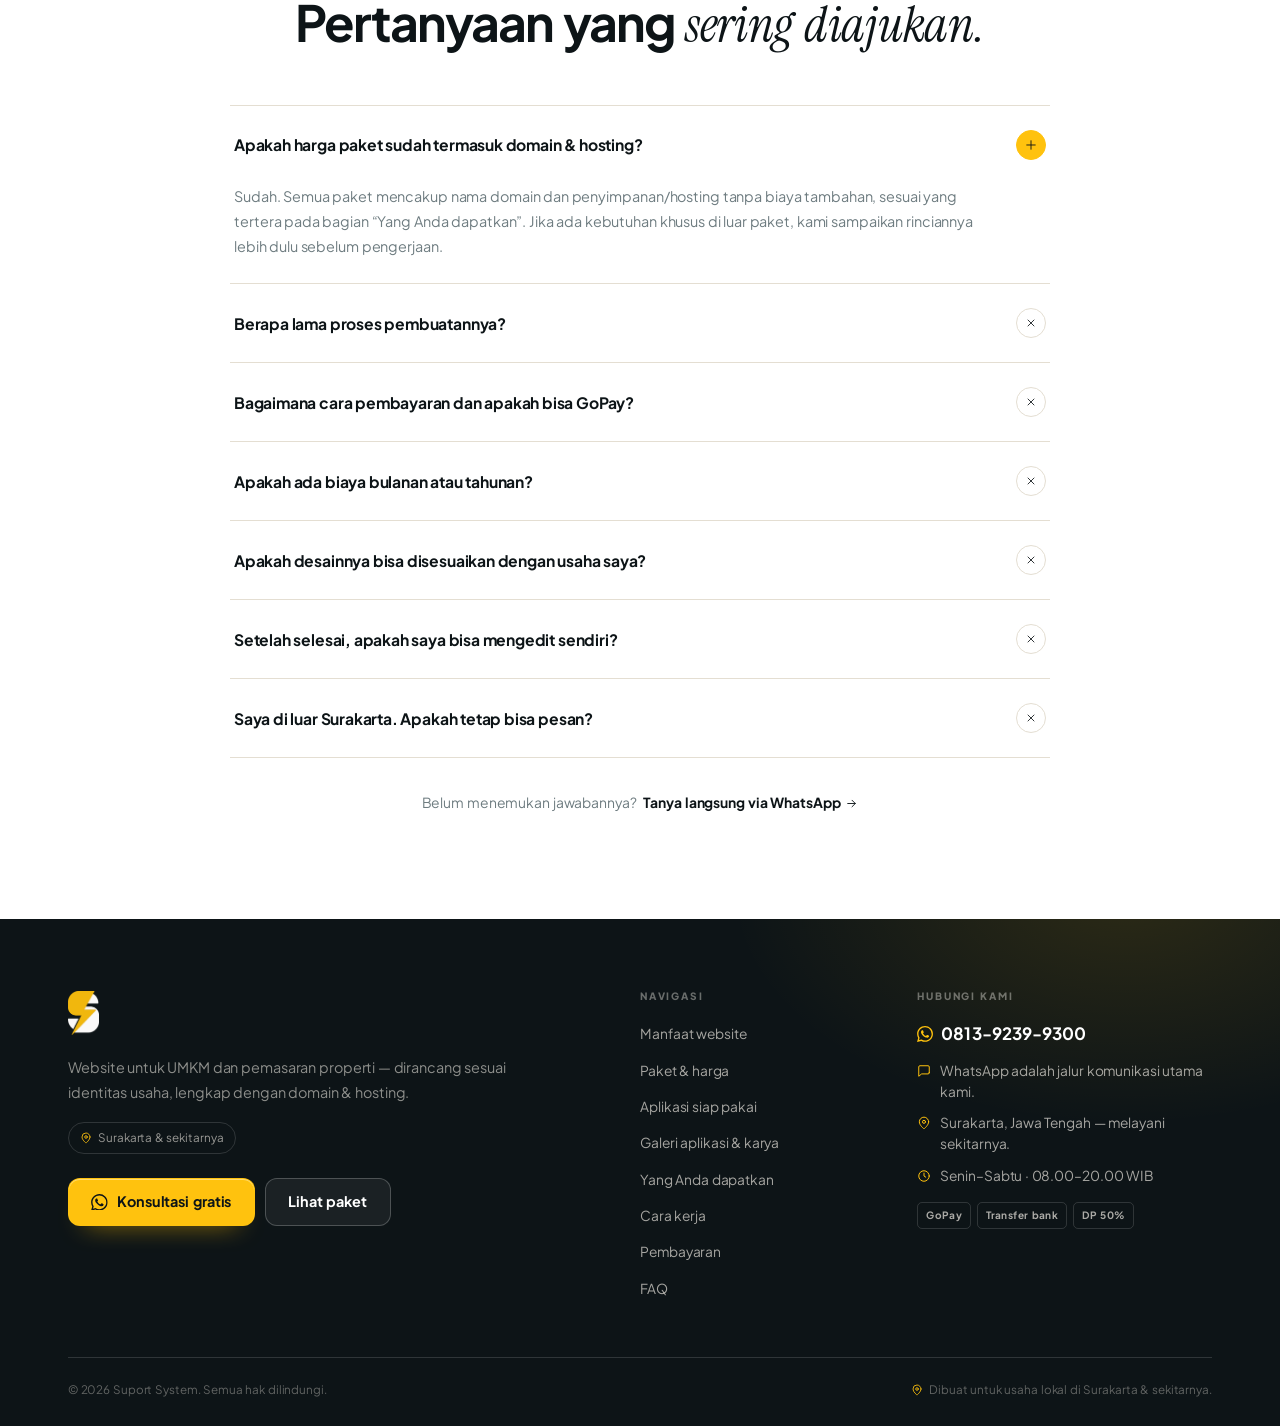
==== commit 300607b8: "Update index.html" ====
--- a/index.html
+++ b/index.html
@@ -806,7 +806,7 @@
             <li><svg class="ic" aria-hidden="true"><use href="#i-check"/></svg> Pesanan masuk langsung ke WhatsApp</li>
             <li><svg class="ic" aria-hidden="true"><use href="#i-check"/></svg> Ringan, cepat dibuka di HP</li>
           </ul>
-          <div class="gal-price"><span>Rp</span><b>1.000.000</b><em>mulai dari · domain &amp; hosting termasuk</em></div>
+          <div class="gal-price"><span>Rp</span><b>1.500.000</b><em>mulai dari · domain &amp; hosting termasuk</em></div>
           <div class="gal-cta">
             <button class="btn btn--gold btn--sm" type="button" data-pkg="1">Pesan sekarang <svg class="ic" aria-hidden="true"><use href="#i-arrow"/></svg></button>
             <a class="btn btn--outline btn--sm" href="https://ud-jahe-wangi.github.io" target="_blank" rel="noopener"><svg class="ic" aria-hidden="true"><use href="#i-arrow"/></svg> Lihat contoh</a>
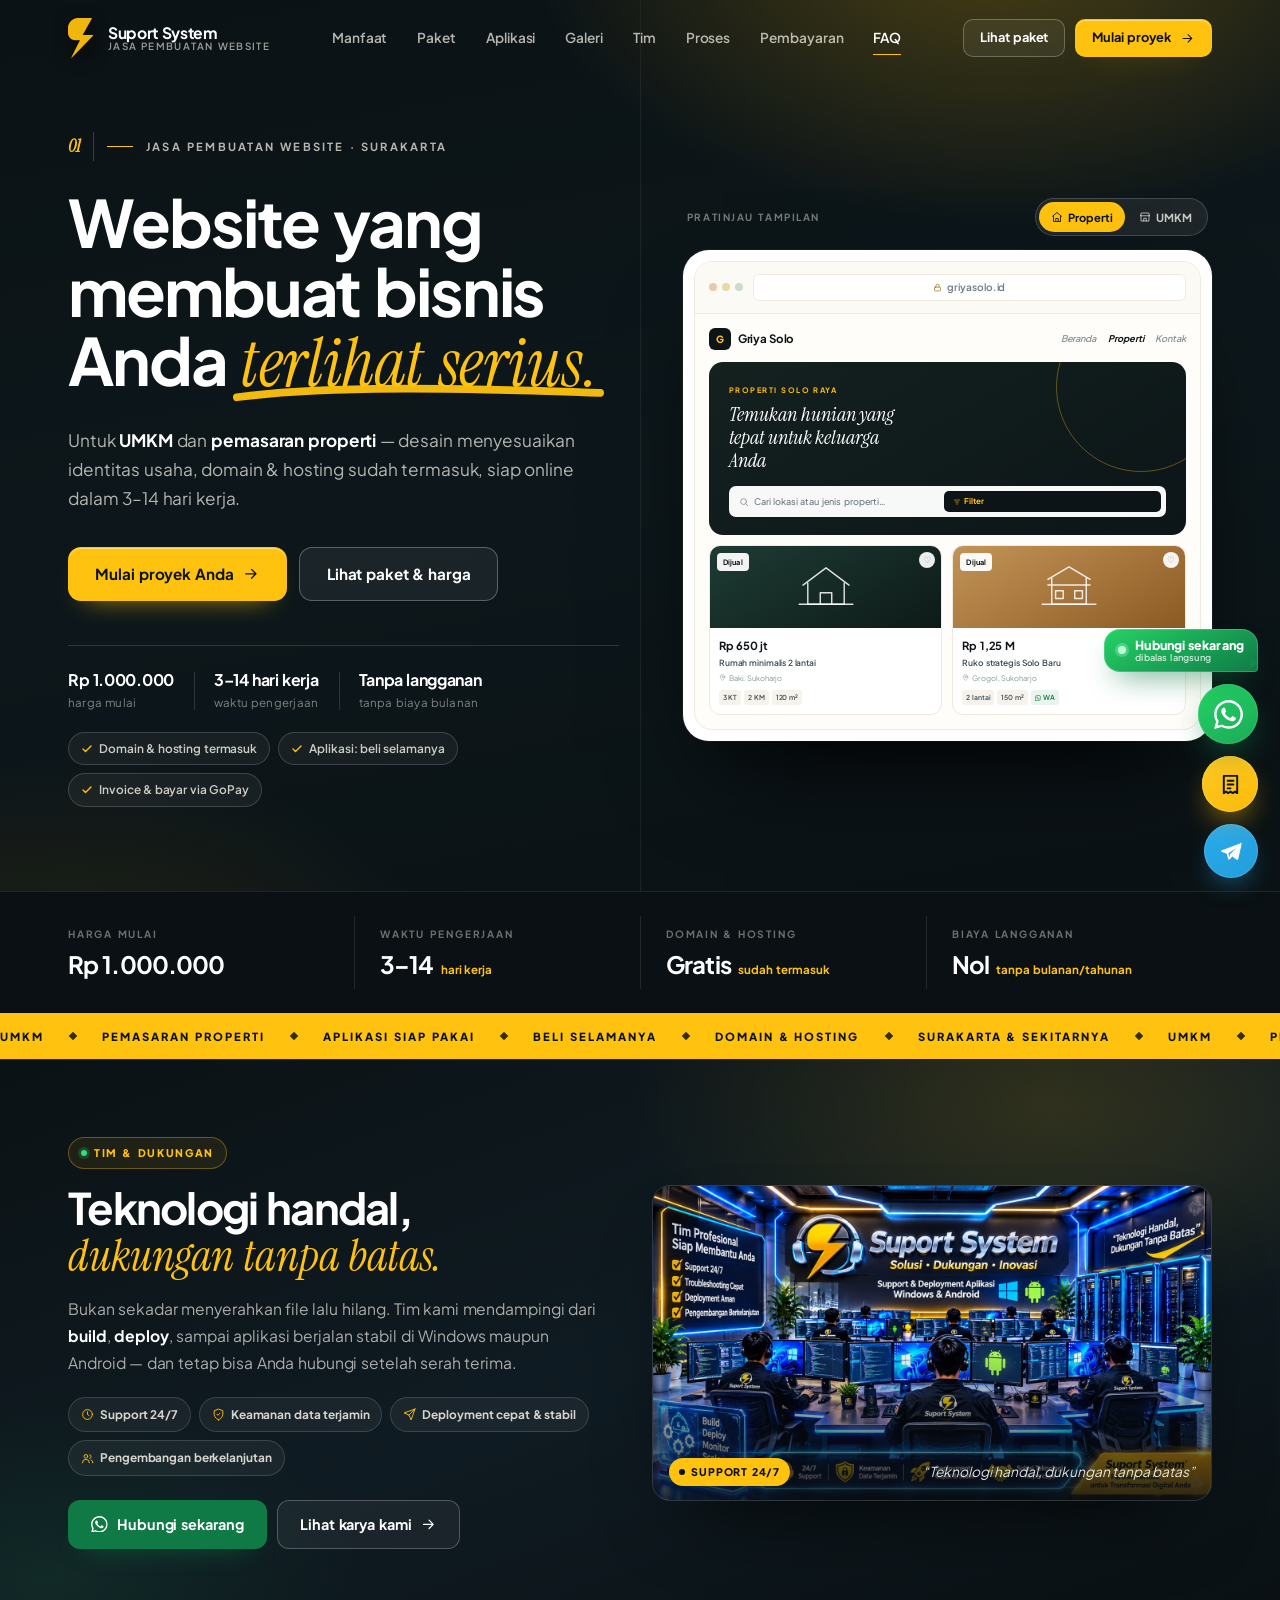
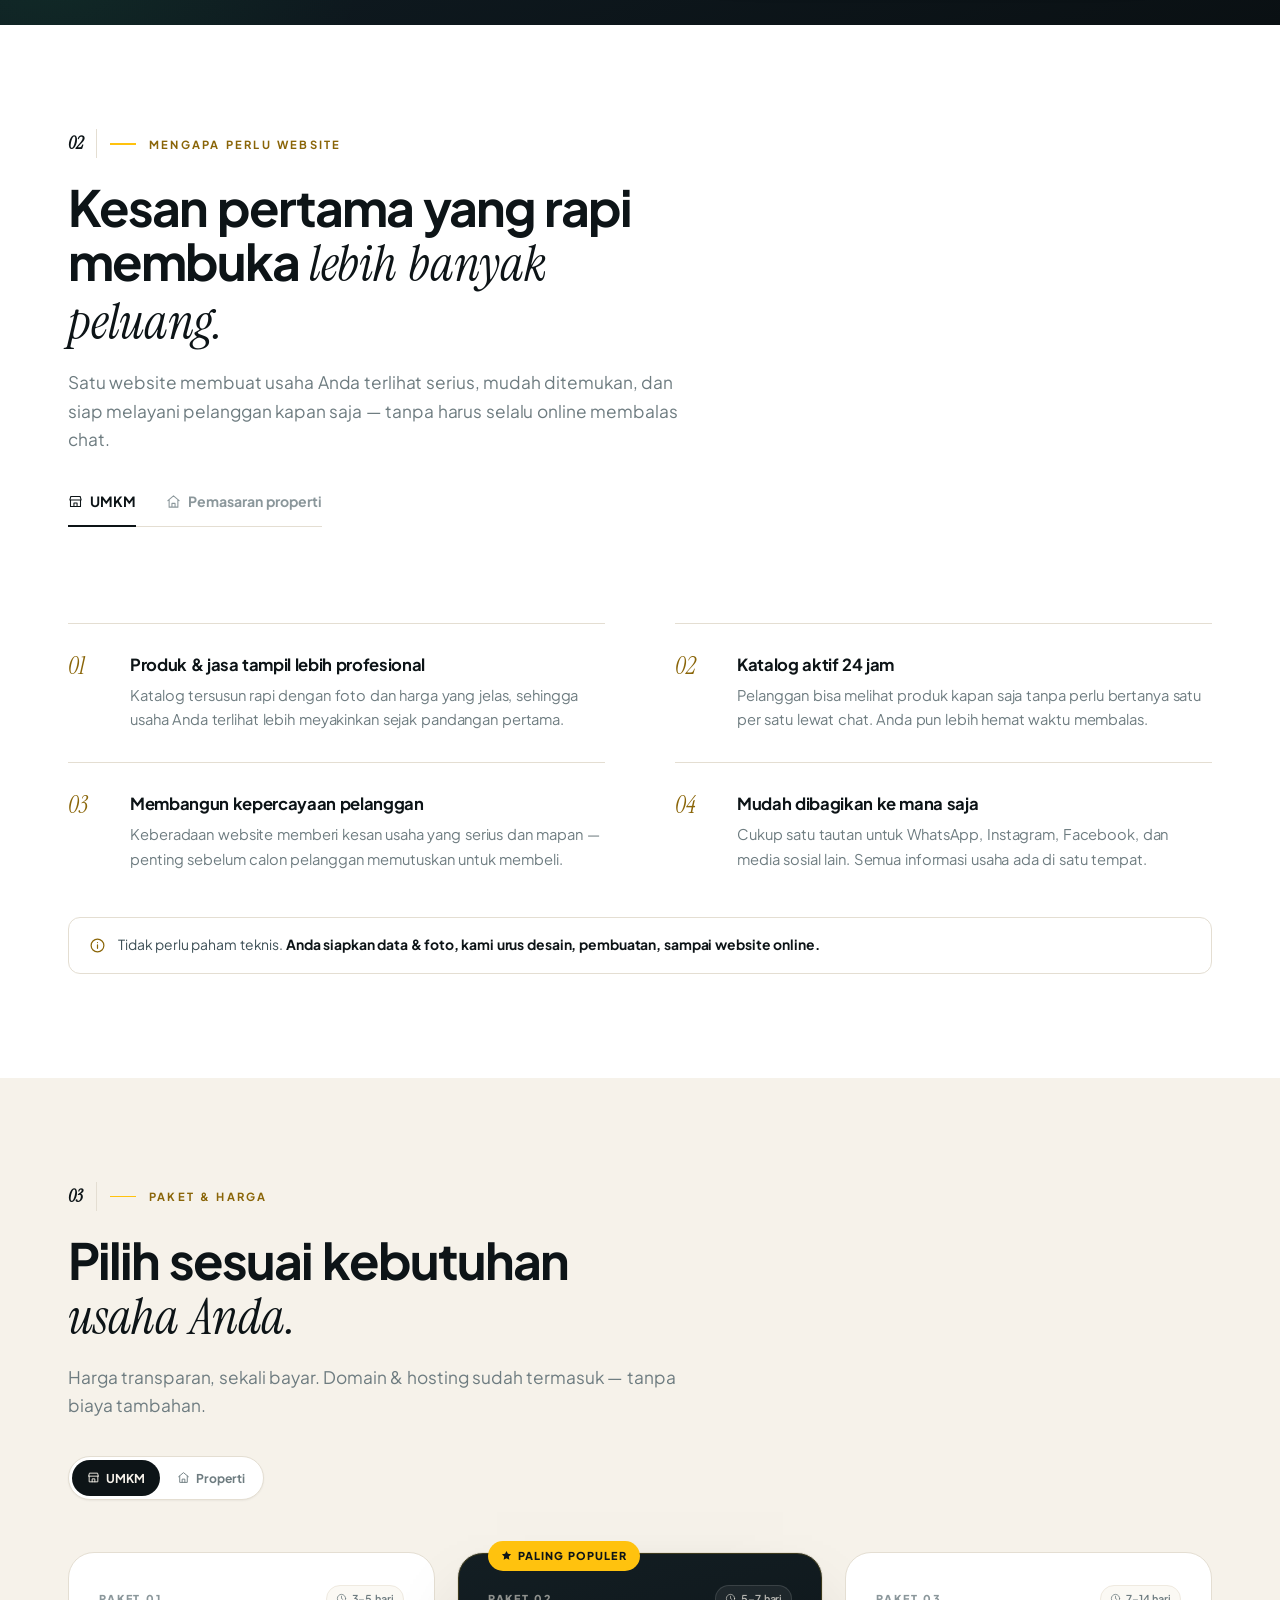
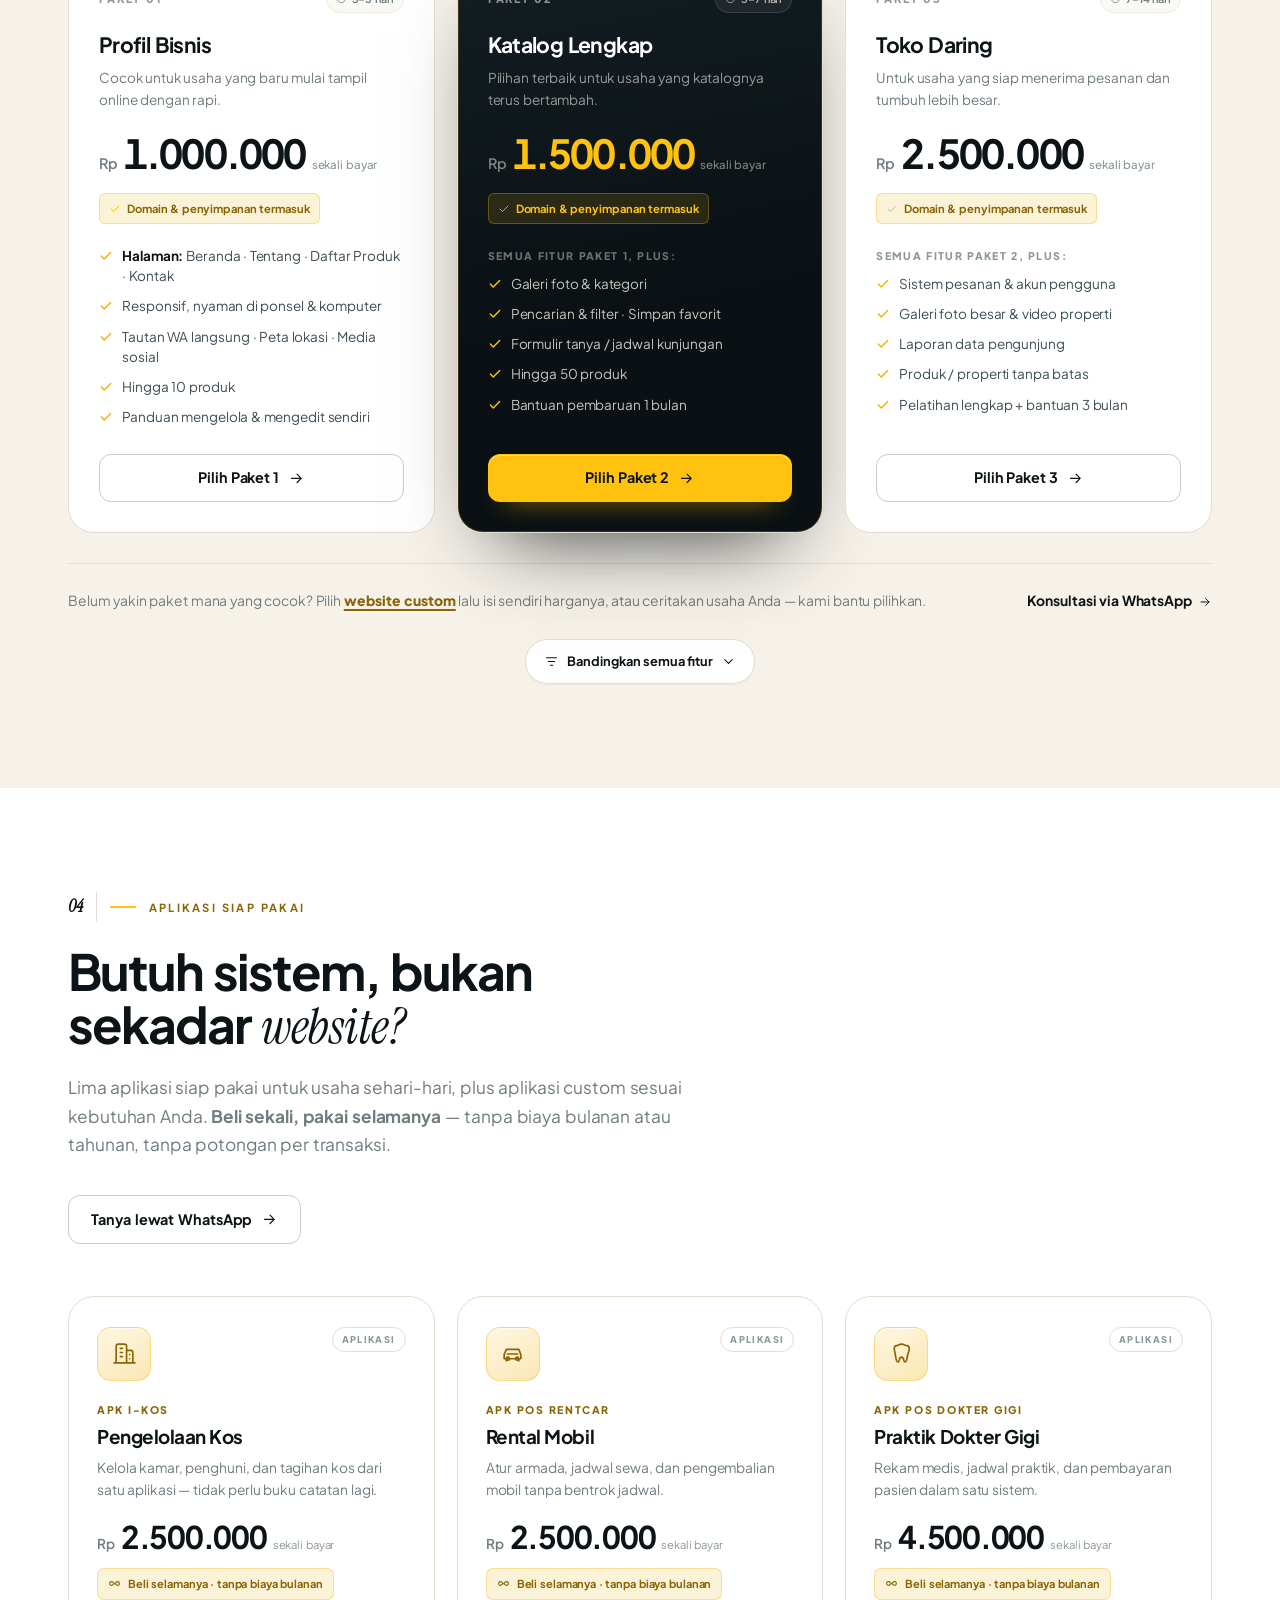
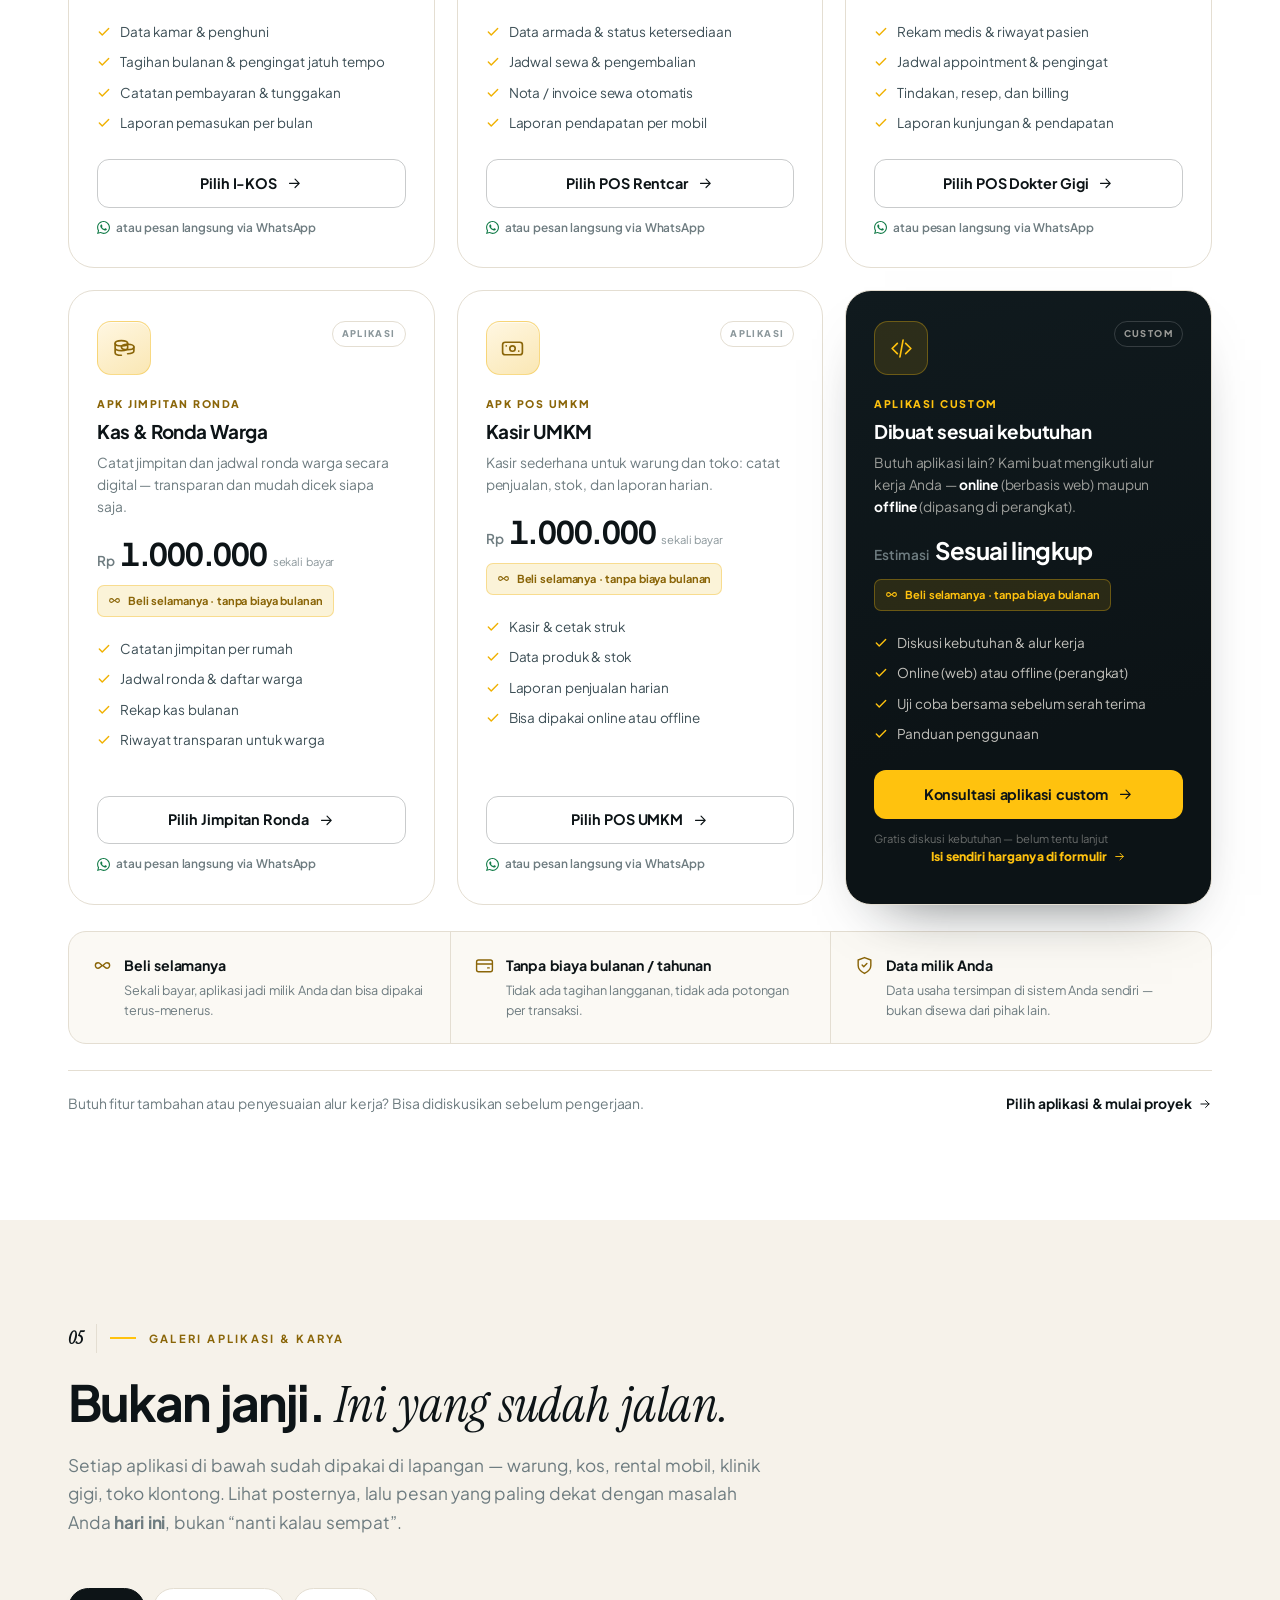
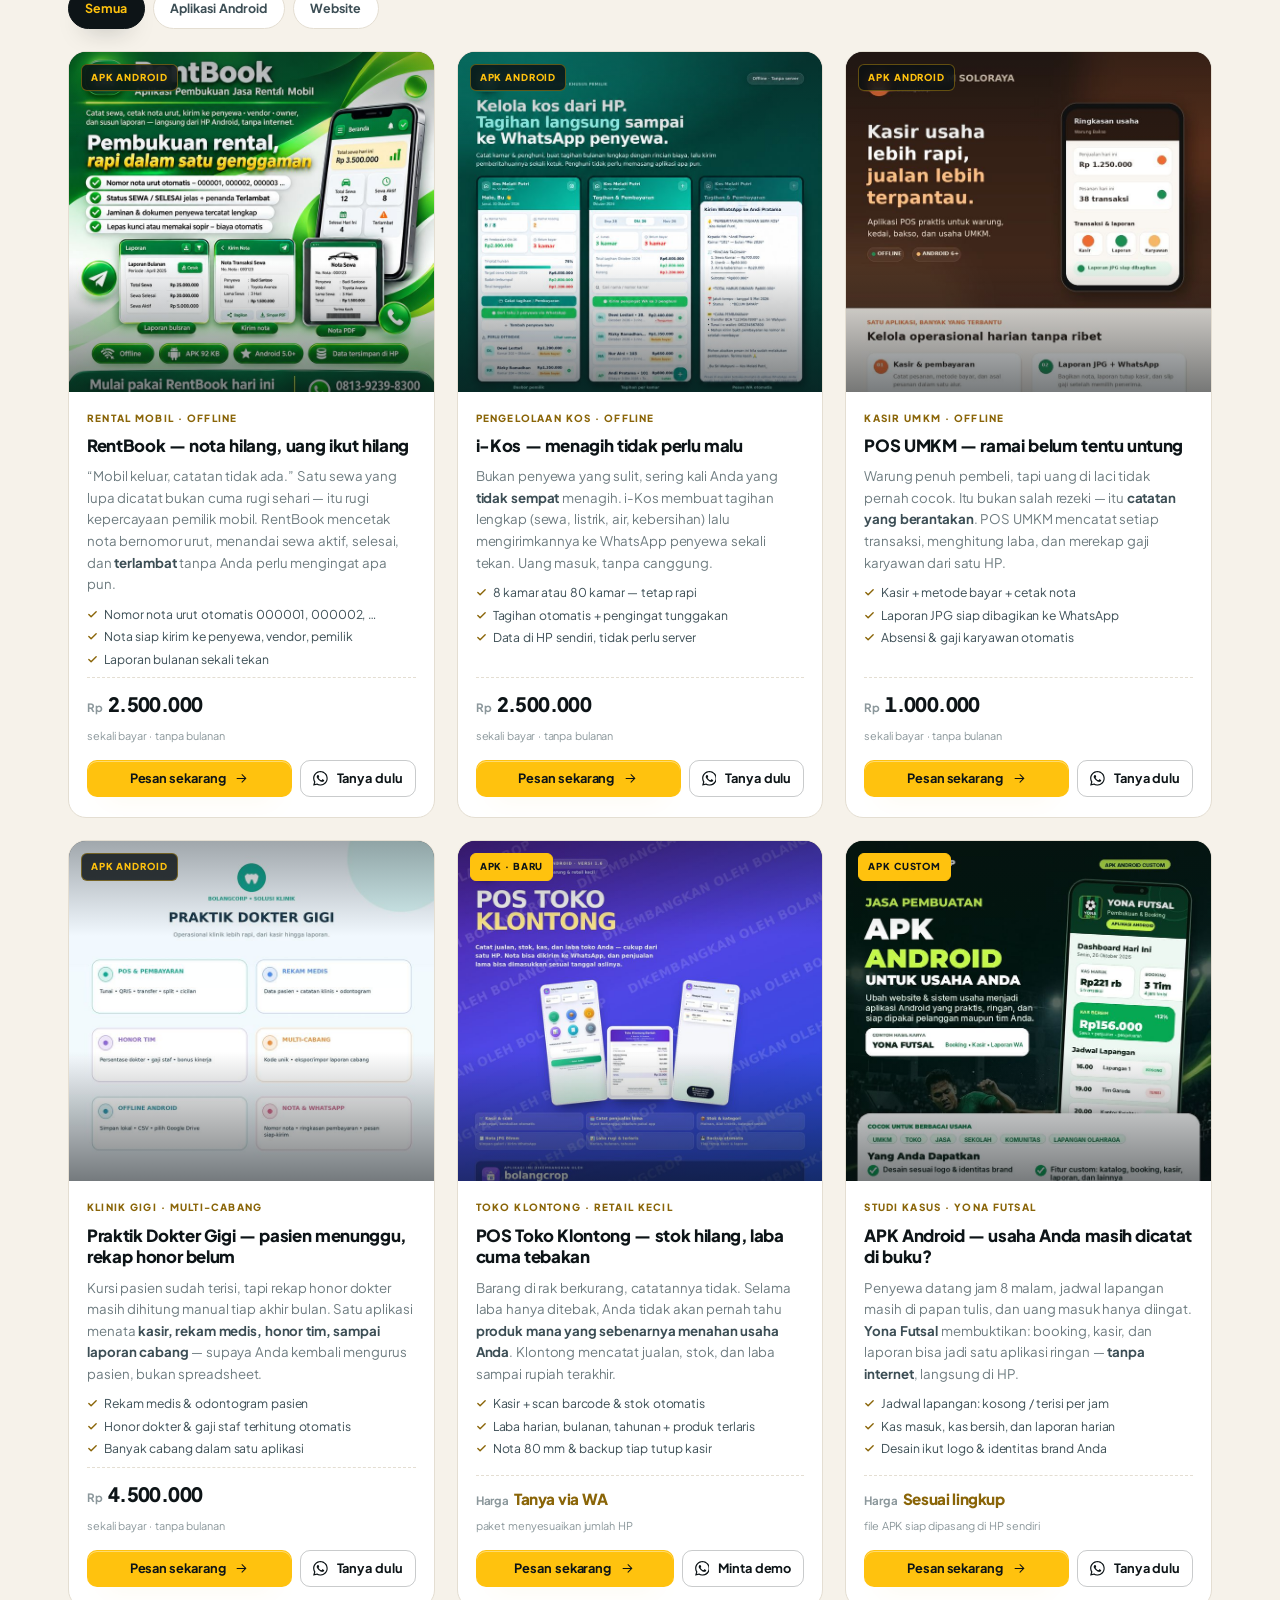
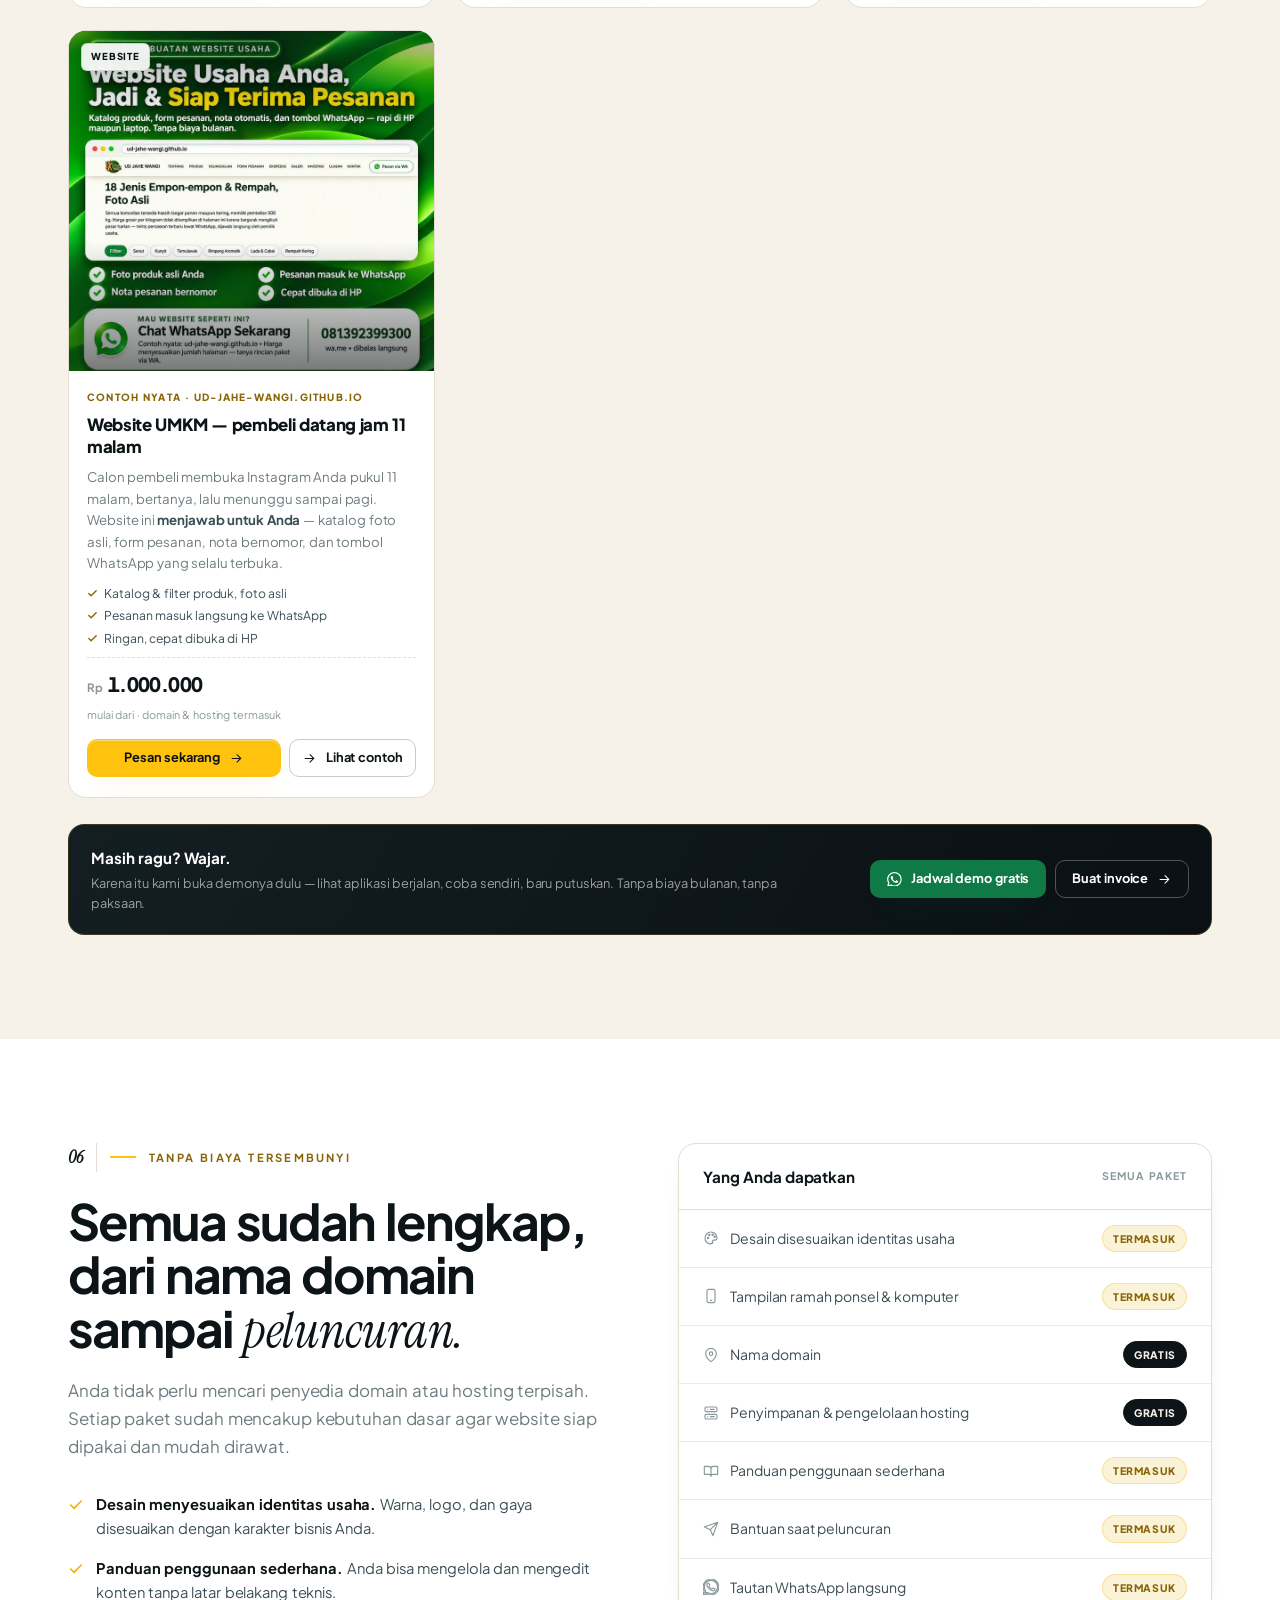
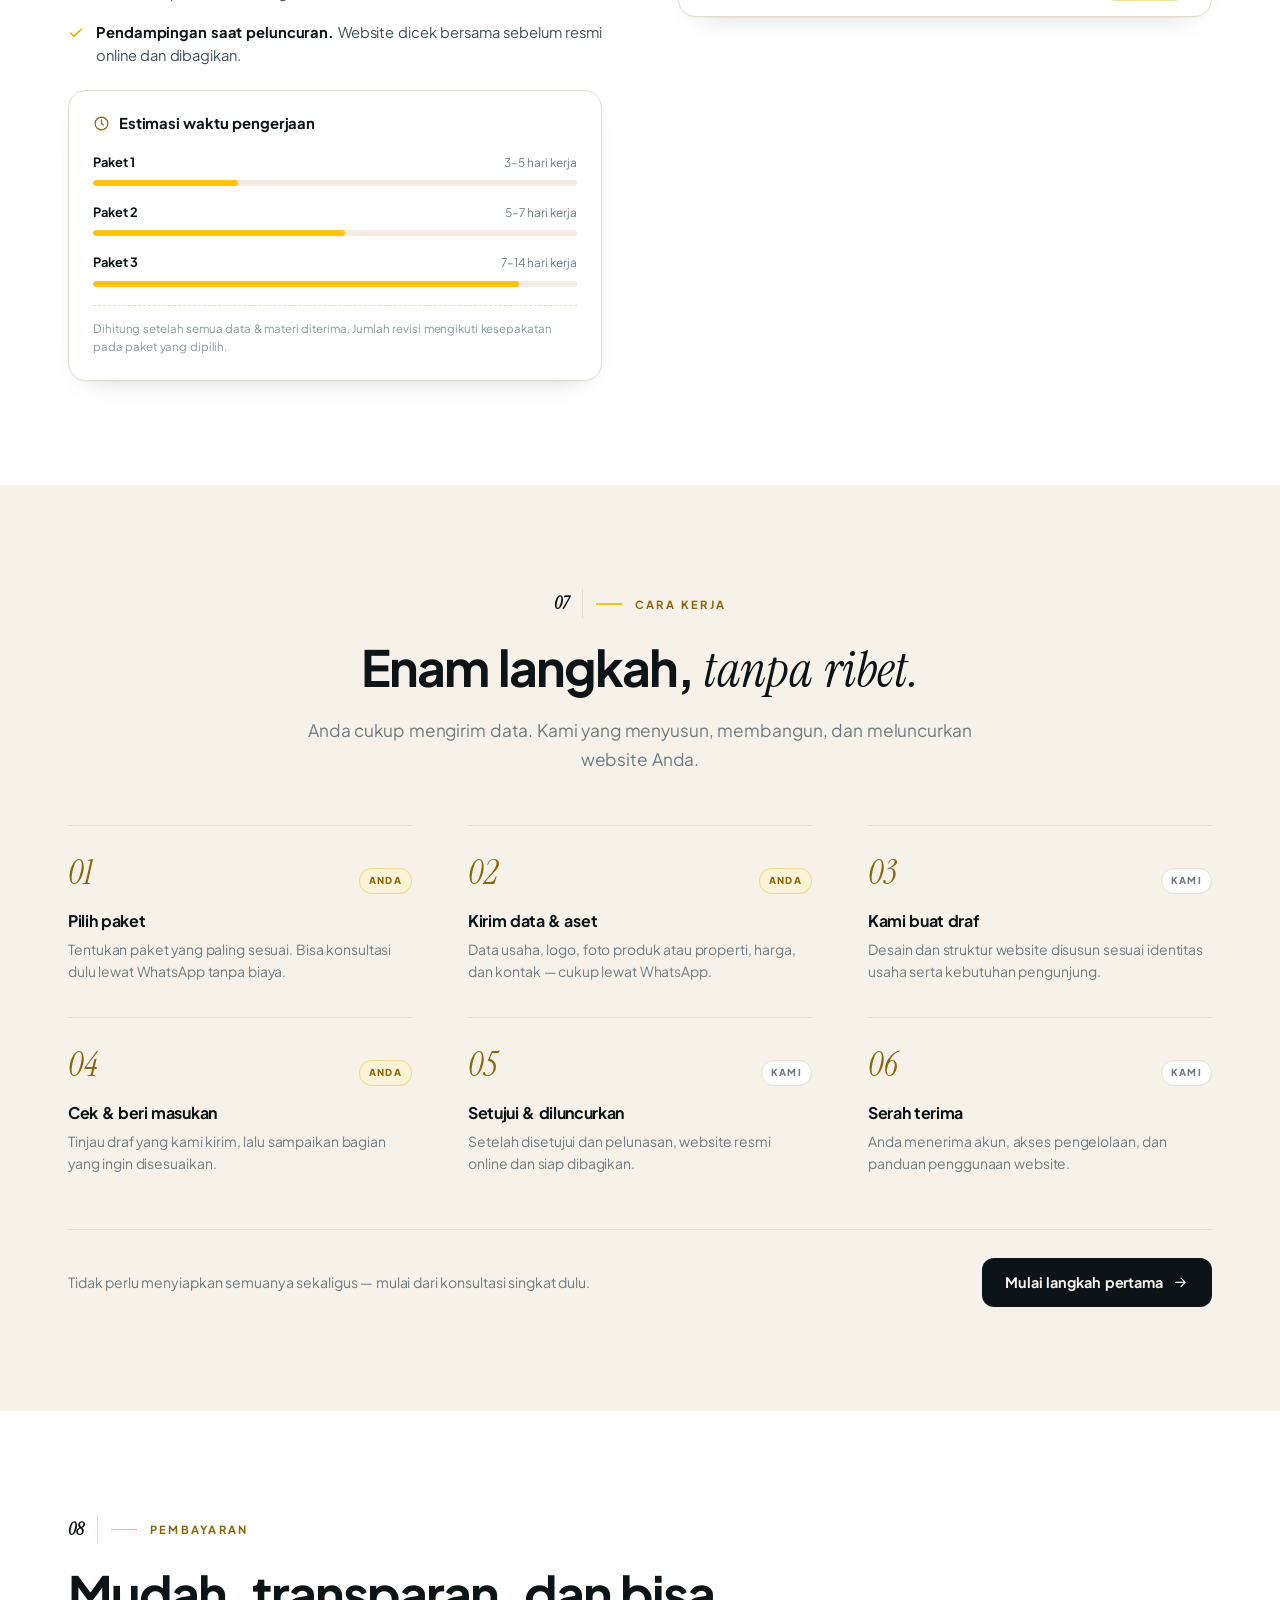
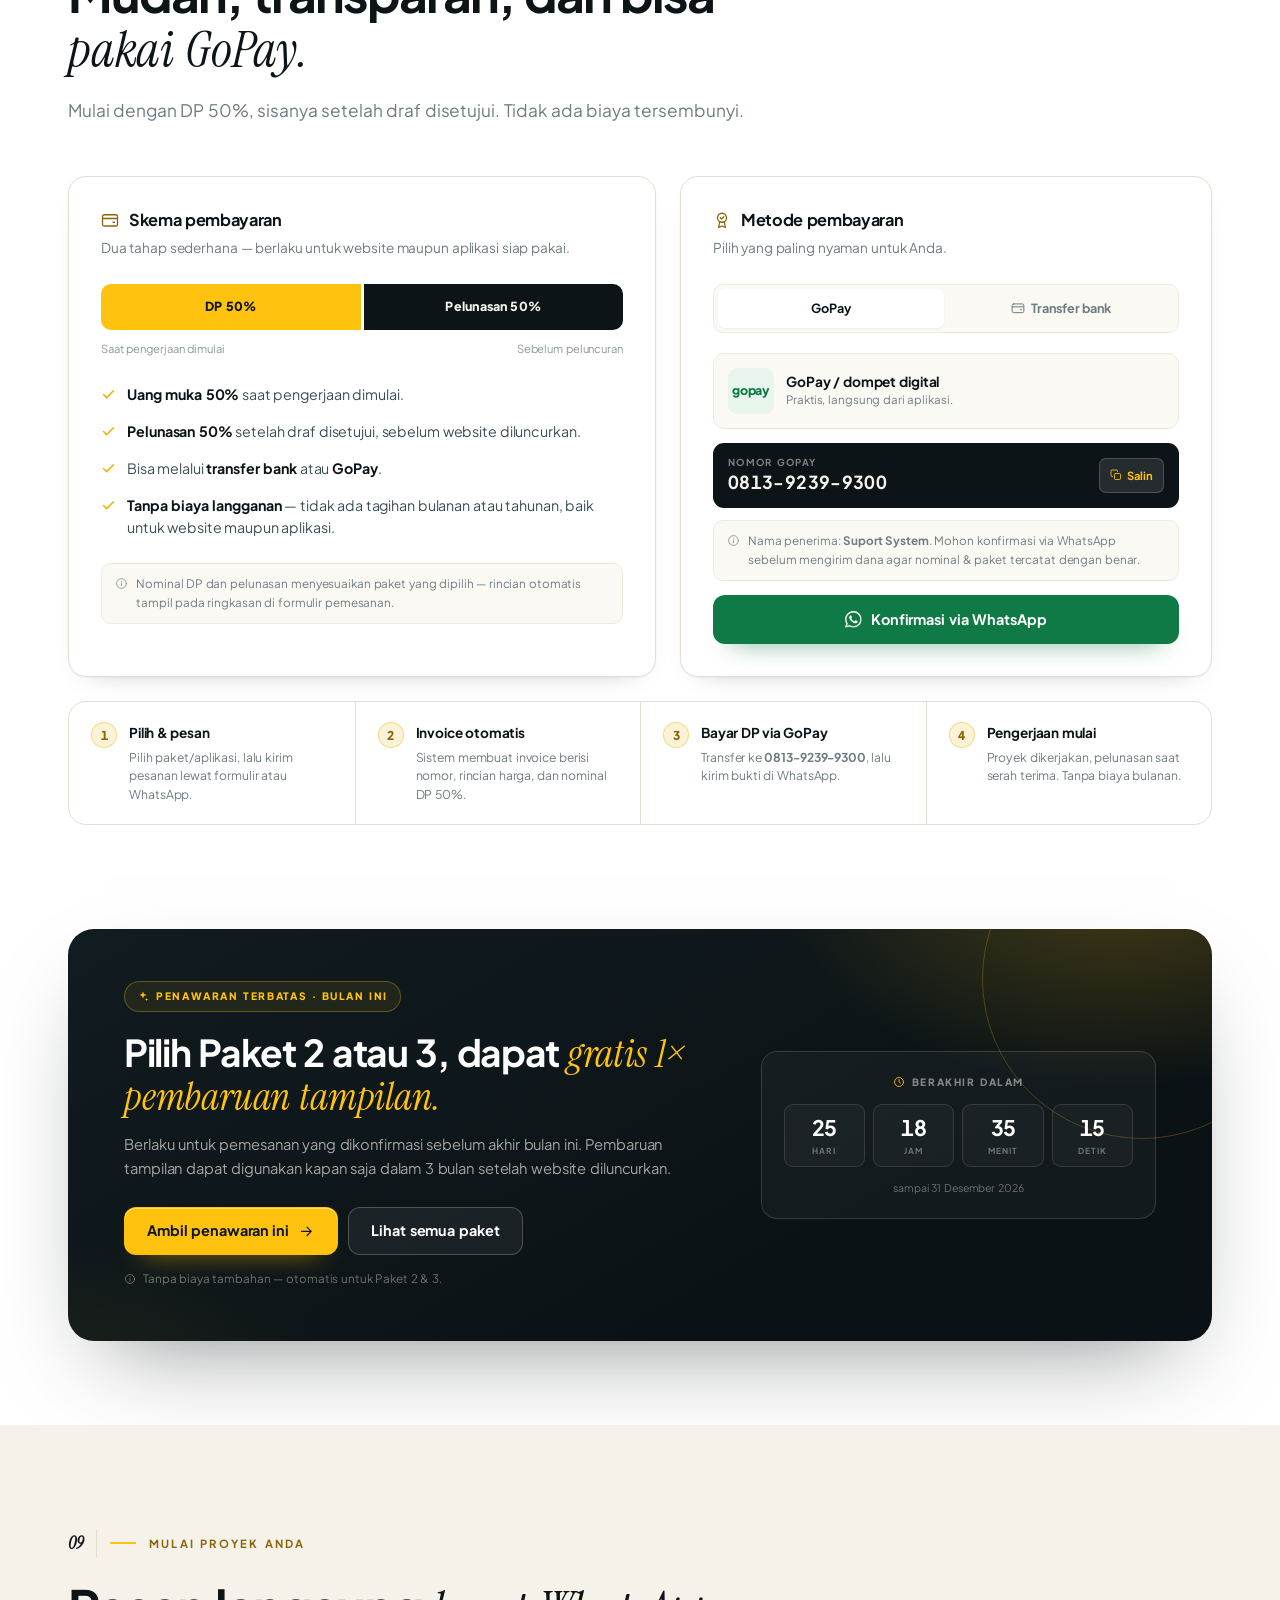
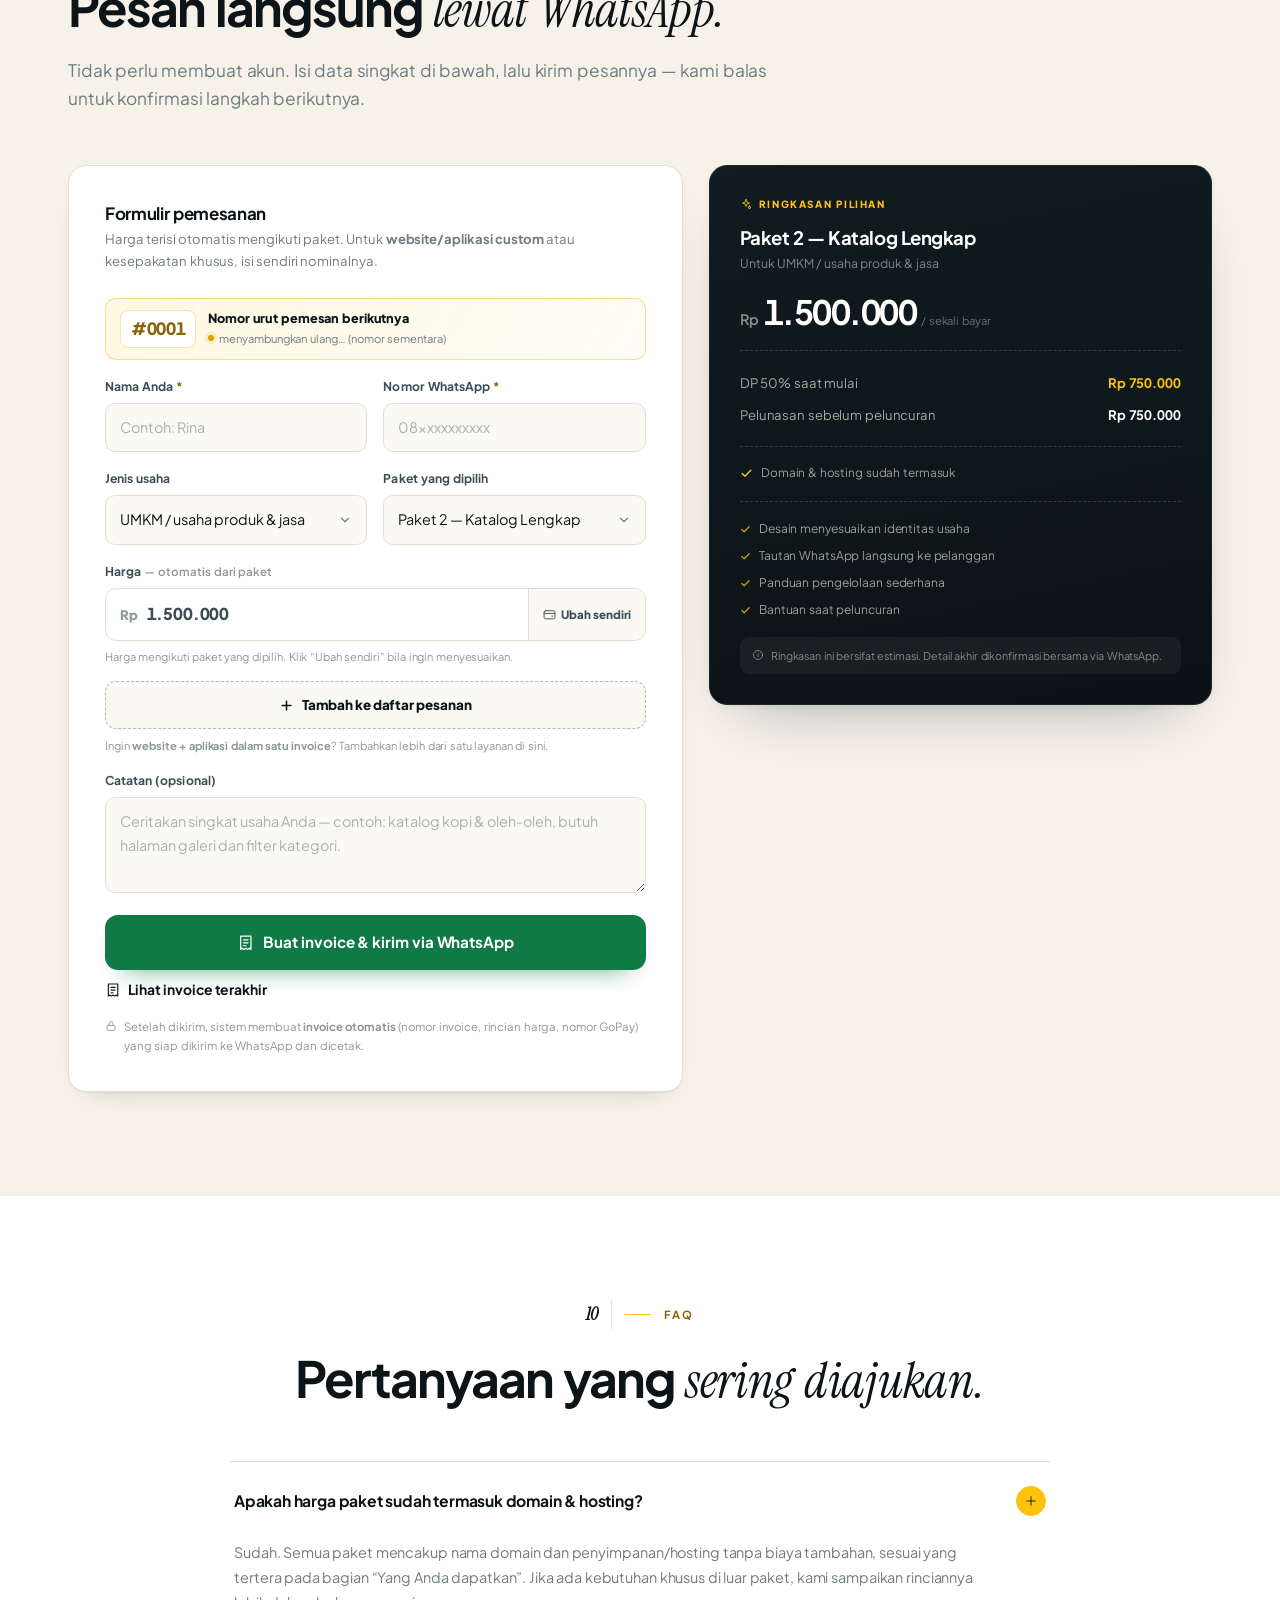
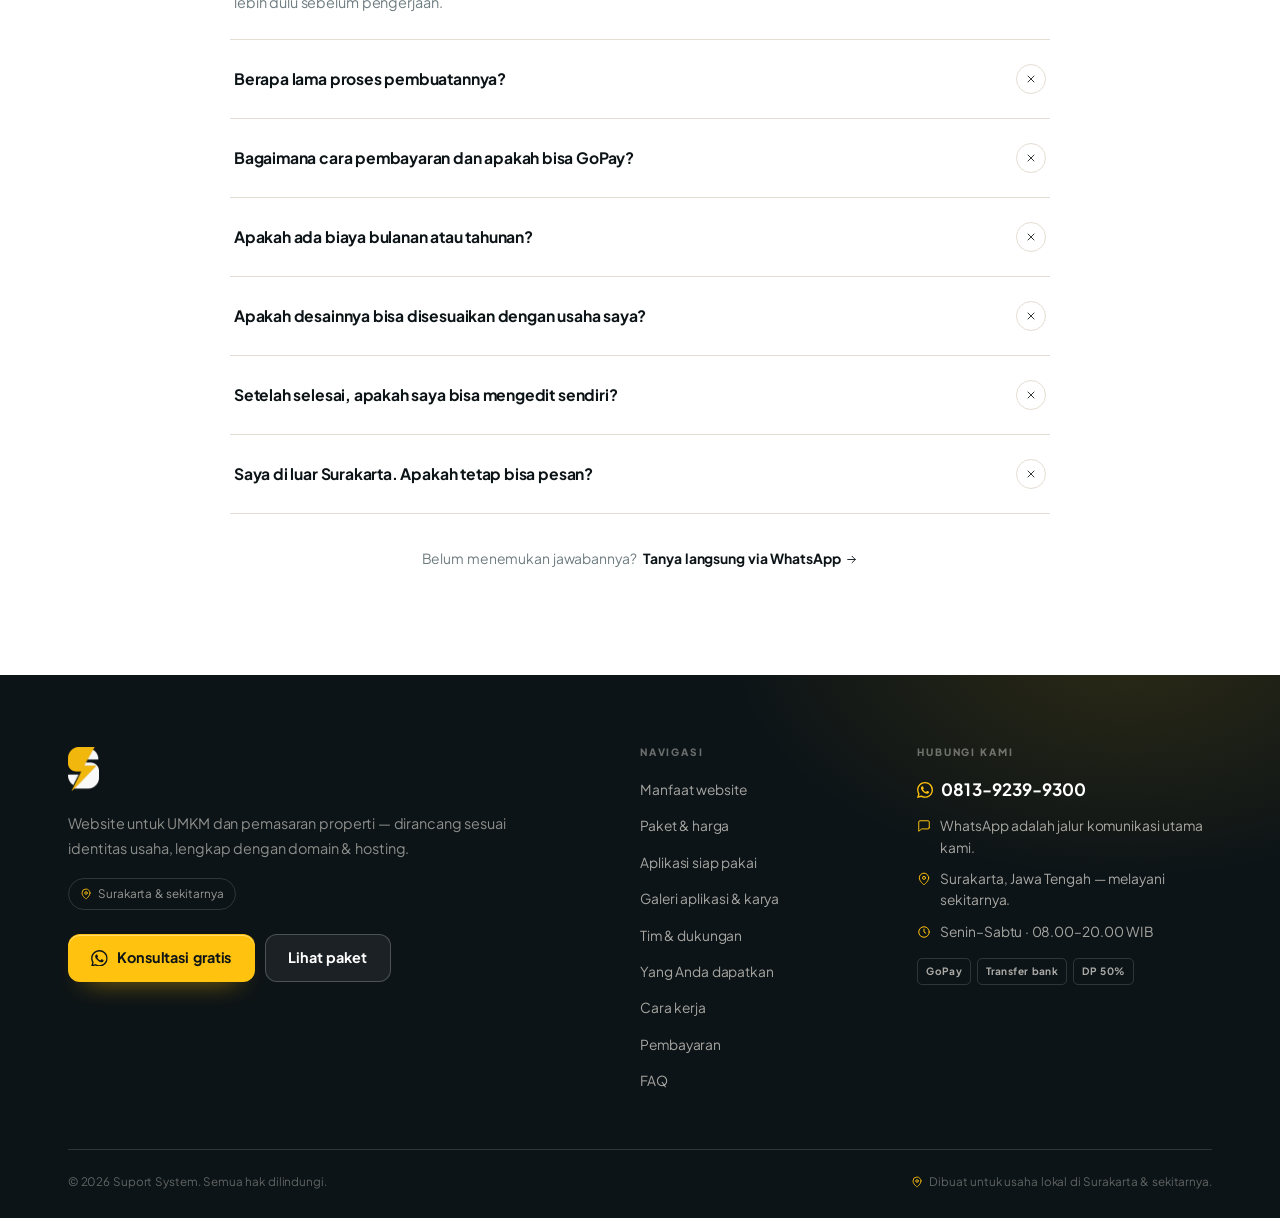
==== commit ef73d720: "Add files via upload" ====
--- a/index.html
+++ b/index.html
@@ -122,6 +122,7 @@
       <a href="#paket">Paket</a>
       <a href="#aplikasi">Aplikasi</a>
       <a href="#galeri">Galeri</a>
+      <a href="#tim">Tim</a>
       <a href="#proses">Proses</a>
       <a href="#pembayaran">Pembayaran</a>
       <a href="#faq">FAQ</a>
@@ -143,6 +144,7 @@
   <a class="mm" href="#paket">Paket &amp; harga <svg class="ic" aria-hidden="true"><use href="#i-arrow"/></svg></a>
   <a class="mm" href="#aplikasi">Aplikasi siap pakai <svg class="ic" aria-hidden="true"><use href="#i-arrow"/></svg></a>
   <a class="mm" href="#galeri">Galeri aplikasi <svg class="ic" aria-hidden="true"><use href="#i-arrow"/></svg></a>
+  <a class="mm" href="#tim">Tim &amp; dukungan <svg class="ic" aria-hidden="true"><use href="#i-arrow"/></svg></a>
   <a class="mm" href="#termasuk">Yang Anda dapatkan <svg class="ic" aria-hidden="true"><use href="#i-arrow"/></svg></a>
   <a class="mm" href="#proses">Cara kerja <svg class="ic" aria-hidden="true"><use href="#i-arrow"/></svg></a>
   <a class="mm" href="#pembayaran">Pembayaran <svg class="ic" aria-hidden="true"><use href="#i-arrow"/></svg></a>
@@ -301,6 +303,37 @@
   </div>
 </section>
 
+<!-- ============ TIM & DUKUNGAN ============ -->
+<section class="trust-band" id="tim" aria-labelledby="timTitle">
+  <div class="container trust-inner">
+    <div class="trust-copy reveal">
+      <span class="trust-pill"><i class="dot" aria-hidden="true"></i> Tim &amp; dukungan</span>
+      <h2 id="timTitle">Teknologi handal,<br><span class="serif">dukungan tanpa batas.</span></h2>
+      <p class="trust-lede">Bukan sekadar menyerahkan file lalu hilang. Tim kami mendampingi dari <b>build</b>, <b>deploy</b>, sampai aplikasi berjalan stabil di Windows maupun Android — dan tetap bisa Anda hubungi setelah serah terima.</p>
+      <ul class="trust-chips">
+        <li><svg class="ic" aria-hidden="true"><use href="#i-clock"/></svg> Support 24/7</li>
+        <li><svg class="ic" aria-hidden="true"><use href="#i-shield"/></svg> Keamanan data terjamin</li>
+        <li><svg class="ic" aria-hidden="true"><use href="#i-rocket"/></svg> Deployment cepat &amp; stabil</li>
+        <li><svg class="ic" aria-hidden="true"><use href="#i-users"/></svg> Pengembangan berkelanjutan</li>
+      </ul>
+      <div class="trust-actions">
+        <a class="btn btn--wa" href="https://wa.me/6281392399300?text=Halo%20Suport%20System%2C%20saya%20ingin%20konsultasi%20dengan%20tim%20Anda." target="_blank" rel="noopener">
+          <svg class="ic fill" aria-hidden="true"><use href="#i-wa"/></svg> Hubungi sekarang
+        </a>
+        <a class="btn btn--ghost" href="#galeri">Lihat karya kami <svg class="ic" aria-hidden="true"><use href="#i-arrow"/></svg></a>
+      </div>
+    </div>
+
+    <figure class="trust-media reveal" style="--d:.1s">
+      <img src="assets/img/galeri/tim-suport.jpg" alt="Tim Suport System di ruang kendali: memantau server serta mendukung aplikasi Windows dan Android" width="1400" height="788" loading="lazy" decoding="async">
+      <figcaption class="trust-cap">
+        <span class="trust-badge"><i class="dot" aria-hidden="true"></i> Support 24/7</span>
+        <span class="trust-quote">&ldquo;Teknologi handal, dukungan tanpa batas&rdquo;</span>
+      </figcaption>
+    </figure>
+  </div>
+</section>
+
 <!-- ============ MANFAAT ============ -->
 <section class="section section--white" id="manfaat">
   <div class="container">
@@ -737,7 +770,7 @@
             <li><svg class="ic" aria-hidden="true"><use href="#i-check"/></svg> Laporan JPG siap dibagikan ke WhatsApp</li>
             <li><svg class="ic" aria-hidden="true"><use href="#i-check"/></svg> Absensi &amp; gaji karyawan otomatis</li>
           </ul>
-          <div class="gal-price"><span>Rp</span><b>3.500.000</b><em>sekali bayar · tanpa bulanan</em></div>
+          <div class="gal-price"><span>Rp</span><b>1.000.000</b><em>sekali bayar · tanpa bulanan</em></div>
           <div class="gal-cta">
             <button class="btn btn--gold btn--sm" type="button" data-pkg="pu">Pesan sekarang <svg class="ic" aria-hidden="true"><use href="#i-arrow"/></svg></button>
             <a class="btn btn--outline btn--sm" href="https://wa.me/6281392399300?text=Halo%20Suport%20System%2C%20saya%20mau%20pesan%20POS%20UMKM%20(APK%20kasir%20warung%20Rp%201.000.000).%20Bisa%20minta%20demo%3F" target="_blank" rel="noopener"><svg class="ic fill" aria-hidden="true"><use href="#i-wa"/></svg> Tanya dulu</a>
@@ -791,6 +824,29 @@
         </div>
       </article>
 
+      <article class="gal-card reveal" data-kind="app">
+        <button class="gal-shot" type="button" data-shot="assets/img/galeri/futsal.jpg" data-title="APK Custom — Yona Futsal (booking lapangan)" aria-label="Perbesar pamflet jasa pembuatan APK Android">
+          <img src="assets/img/galeri/futsal.jpg" alt="Pamflet jasa pembuatan APK Android: contoh aplikasi Yona Futsal dengan booking lapangan, kasir, dan laporan WhatsApp" width="760" height="950" loading="lazy" decoding="async">
+          <span class="gal-tag gal-tag--new">APK Custom</span>
+          <span class="gal-zoom"><svg class="ic" aria-hidden="true"><use href="#i-search"/></svg> Lihat poster</span>
+        </button>
+        <div class="gal-body">
+          <span class="gal-kicker">Studi kasus · Yona Futsal</span>
+          <h3>APK Android — usaha Anda masih dicatat di buku?</h3>
+          <p class="gal-drama">Penyewa datang jam 8 malam, jadwal lapangan masih di papan tulis, dan uang masuk hanya diingat. <b>Yona Futsal</b> membuktikan: booking, kasir, dan laporan bisa jadi satu aplikasi ringan — <b>tanpa internet</b>, langsung di HP.</p>
+          <ul class="gal-points">
+            <li><svg class="ic" aria-hidden="true"><use href="#i-check"/></svg> Jadwal lapangan: kosong / terisi per jam</li>
+            <li><svg class="ic" aria-hidden="true"><use href="#i-check"/></svg> Kas masuk, kas bersih, dan laporan harian</li>
+            <li><svg class="ic" aria-hidden="true"><use href="#i-check"/></svg> Desain ikut logo &amp; identitas brand Anda</li>
+          </ul>
+          <div class="gal-price"><span>Harga</span><b class="ask">Sesuai lingkup</b><em>file APK siap dipasang di HP sendiri</em></div>
+          <div class="gal-cta">
+            <button class="btn btn--gold btn--sm" type="button" data-pkg="acust">Pesan sekarang <svg class="ic" aria-hidden="true"><use href="#i-arrow"/></svg></button>
+            <a class="btn btn--outline btn--sm" href="https://wa.me/6281392399300?text=Halo%20Suport%20System%2C%20saya%20mau%20dibuatkan%20APK%20Android%20untuk%20usaha%20saya%20seperti%20Yona%20Futsal.%20Bisa%20konsultasi%20dulu%3F" target="_blank" rel="noopener"><svg class="ic fill" aria-hidden="true"><use href="#i-wa"/></svg> Tanya dulu</a>
+          </div>
+        </div>
+      </article>
+
       <article class="gal-card reveal" style="--d:.12s" data-kind="web">
         <button class="gal-shot" type="button" data-shot="assets/img/galeri/website-umkm.jpg" data-title="Website UMKM — Katalog &amp; Pesanan" aria-label="Perbesar poster contoh website UMKM">
           <img src="assets/img/galeri/website-umkm.jpg" alt="Poster contoh website UMKM UD Jahe Wangi: katalog produk, form pesanan, nota otomatis, tombol WhatsApp" width="820" height="820" loading="lazy" decoding="async">
@@ -806,7 +862,7 @@
             <li><svg class="ic" aria-hidden="true"><use href="#i-check"/></svg> Pesanan masuk langsung ke WhatsApp</li>
             <li><svg class="ic" aria-hidden="true"><use href="#i-check"/></svg> Ringan, cepat dibuka di HP</li>
           </ul>
-          <div class="gal-price"><span>Rp</span><b>1.500.000</b><em>mulai dari · domain &amp; hosting termasuk</em></div>
+          <div class="gal-price"><span>Rp</span><b>1.000.000</b><em>mulai dari · domain &amp; hosting termasuk</em></div>
           <div class="gal-cta">
             <button class="btn btn--gold btn--sm" type="button" data-pkg="1">Pesan sekarang <svg class="ic" aria-hidden="true"><use href="#i-arrow"/></svg></button>
             <a class="btn btn--outline btn--sm" href="https://ud-jahe-wangi.github.io" target="_blank" rel="noopener"><svg class="ic" aria-hidden="true"><use href="#i-arrow"/></svg> Lihat contoh</a>
@@ -1223,6 +1279,7 @@
           <li><a href="#paket">Paket &amp; harga</a></li>
           <li><a href="#aplikasi">Aplikasi siap pakai</a></li>
           <li><a href="#galeri">Galeri aplikasi &amp; karya</a></li>
+          <li><a href="#tim">Tim &amp; dukungan</a></li>
           <li><a href="#termasuk">Yang Anda dapatkan</a></li>
           <li><a href="#proses">Cara kerja</a></li>
           <li><a href="#pembayaran">Pembayaran</a></li>
@@ -1277,6 +1334,11 @@
   </a>
 </div>
 
+<a class="wa-bubble wa-mobile-bubble" href="https://wa.me/6281392399300?text=Halo%20Suport%20System%2C%20saya%20ingin%20bertanya%20tentang%20jasa%20pembuatan%20website%20atau%20aplikasi." target="_blank" rel="noopener" aria-label="Hubungi kami sekarang via WhatsApp">
+  <span class="wa-bubble__dot" aria-hidden="true"></span>
+  <span class="wa-bubble__txt">Hubungi sekarang<span class="wa-bubble__sub">dibalas langsung</span></span>
+</a>
+
 
 <!-- ============ INVOICE MODAL ============ -->
 <div class="inv-scrim" id="invScrim" hidden>
--- a/css/styles.css
+++ b/css/styles.css
@@ -1761,3 +1761,145 @@
 @media (prefers-reduced-motion:reduce){
   .fab,.fab-ring,.m-bar__wa,.m-bar__main{animation:none!important}
 }
+
+/* ============================================================
+   29. BAND TAGLINE TIM + GELEMBUNG "HUBUNGI SEKARANG"
+   ============================================================ */
+.trust-band{
+  position:relative;overflow:hidden;
+  background:linear-gradient(160deg,#0B1215 0%,#0F1B22 52%,#0A1013 100%);
+  color:var(--ivory);padding:clamp(48px,6vw,86px) 0;
+  border-top:1px solid rgba(255,255,255,.07);
+}
+.trust-band::before{
+  content:"";position:absolute;inset:0;pointer-events:none;
+  background:radial-gradient(680px 360px at 82% 8%,rgba(255,194,14,.14),transparent 62%),
+             radial-gradient(520px 300px at 4% 92%,rgba(37,211,102,.08),transparent 60%);
+}
+.trust-inner{
+  position:relative;display:grid;grid-template-columns:minmax(0,1fr) minmax(0,1.05fr);
+  gap:clamp(28px,4vw,56px);align-items:center;
+}
+.trust-pill{
+  display:inline-flex;align-items:center;gap:7px;margin-bottom:16px;
+  font-size:.66rem;font-weight:800;letter-spacing:.16em;text-transform:uppercase;
+  color:var(--gold);border:1px solid rgba(255,194,14,.34);background:rgba(255,194,14,.08);
+  padding:6px 12px;border-radius:999px;
+}
+.trust-pill .dot,.trust-badge .dot{
+  width:6px;height:6px;border-radius:50%;background:#2EE07A;flex:none;
+  box-shadow:0 0 0 3px rgba(46,224,122,.18);animation:dotPulse 2s ease-in-out infinite;
+}
+@keyframes dotPulse{0%,100%{opacity:1;transform:scale(1)}50%{opacity:.55;transform:scale(.82)}}
+
+.trust-band h2{
+  color:#fff;font-size:clamp(1.9rem,3.4vw,2.85rem);line-height:1.06;letter-spacing:-.04em;margin:0 0 16px;
+}
+.trust-band h2 .serif{color:var(--gold);font-size:1.02em}
+.trust-lede{font-size:.98rem;line-height:1.72;color:rgba(246,242,234,.68);max-width:52ch;margin:0 0 20px}
+.trust-lede b{color:#fff;font-weight:700}
+.trust-chips{display:flex;flex-wrap:wrap;gap:8px;margin:0 0 24px;padding:0;list-style:none}
+.trust-chips li{
+  display:inline-flex;align-items:center;gap:6px;font-size:.74rem;font-weight:700;
+  color:rgba(246,242,234,.86);border:1px solid rgba(255,255,255,.14);
+  background:rgba(255,255,255,.05);border-radius:999px;padding:7px 12px;
+  backdrop-filter:blur(6px);
+}
+.trust-chips .ic{width:13px;height:13px;color:var(--gold);flex:none}
+.trust-actions{display:flex;gap:10px;flex-wrap:wrap}
+.trust-band .btn--ghost{
+  border:1px solid rgba(255,255,255,.24);color:#fff;background:rgba(255,255,255,.05);
+}
+.trust-band .btn--ghost:hover{background:rgba(255,255,255,.13);border-color:rgba(255,255,255,.45);color:#fff}
+
+.trust-media{position:relative;margin:0;border-radius:18px;overflow:hidden;
+  border:1px solid rgba(255,255,255,.14);
+  box-shadow:0 40px 90px -46px rgba(0,0,0,.95),0 0 0 1px rgba(255,255,255,.04) inset;
+}
+.trust-media img{display:block;width:100%;height:auto;aspect-ratio:16/9;object-fit:cover}
+.trust-media::after{
+  content:"";position:absolute;inset:0;pointer-events:none;
+  background:linear-gradient(180deg,rgba(10,16,19,0) 52%,rgba(10,16,19,.86) 100%);
+}
+.trust-cap{position:absolute;left:0;right:0;bottom:0;z-index:2;
+  display:flex;align-items:center;justify-content:space-between;gap:12px;flex-wrap:wrap;
+  padding:14px 16px;
+}
+.trust-badge{
+  display:inline-flex;align-items:center;gap:6px;font-size:.66rem;font-weight:800;
+  letter-spacing:.08em;text-transform:uppercase;color:#0A1013;background:var(--gold);
+  border-radius:999px;padding:5px 10px;
+}
+.trust-badge .dot{background:#0A1013;box-shadow:none}
+.trust-quote{font-family:var(--font-serif);font-style:italic;font-size:.86rem;color:rgba(255,255,255,.86)}
+
+@media (max-width:960px){
+  .trust-inner{grid-template-columns:1fr;gap:26px}
+  .trust-media{order:-1}
+  .trust-lede{max-width:none}
+}
+
+/* ---------- gelembung "Hubungi sekarang" ---------- */
+.wa-bubble{
+  position:relative;display:inline-flex;align-items:center;gap:9px;
+  padding:9px 14px;border-radius:16px 16px 4px 16px;
+  background:linear-gradient(150deg,#25D366,#0F7A46);color:#fff;text-decoration:none;
+  box-shadow:0 14px 30px -14px rgba(15,122,70,.95),0 0 0 1px rgba(255,255,255,.18) inset;
+  animation:bubblePulse 2.4s ease-in-out infinite;
+  white-space:nowrap;
+}
+.wa-bubble::after{
+  content:"";position:absolute;right:-6px;bottom:2px;
+  border:7px solid transparent;border-left-color:#12894F;
+  transform:rotate(8deg);
+}
+.wa-bubble__dot{
+  width:8px;height:8px;border-radius:50%;background:#B9FFD9;flex:none;
+  box-shadow:0 0 0 3px rgba(185,255,217,.28);animation:dotPulse 1.8s ease-in-out infinite;
+}
+.wa-bubble__txt{display:flex;flex-direction:column;line-height:1.15;font-size:.78rem;font-weight:800;letter-spacing:.01em}
+.wa-bubble__sub{font-size:.58rem;font-weight:600;letter-spacing:.02em;color:rgba(255,255,255,.78);text-transform:none}
+@keyframes bubblePulse{
+  0%,100%{transform:scale(1);box-shadow:0 14px 30px -14px rgba(15,122,70,.95),0 0 0 0 rgba(37,211,102,.5),0 0 0 1px rgba(255,255,255,.18) inset}
+  50%{transform:scale(1.035);box-shadow:0 18px 36px -14px rgba(37,211,102,1),0 0 0 10px rgba(37,211,102,0),0 0 0 1px rgba(255,255,255,.18) inset}
+}
+@media (hover:none){.wa-bubble::after{display:none}}
+
+/* ponsel: gelembung muncul di atas bar bawah */
+@media (max-width:760px){
+  .fab-stack .wa-bubble{
+    position:fixed;right:14px;bottom:calc(78px + env(safe-area-inset-bottom));z-index:96;
+    padding:8px 12px;border-radius:14px 14px 4px 14px;
+  }
+  .fab-stack .wa-bubble::after{right:10px;bottom:-9px;border-left-color:transparent;border-top-color:#12894F;transform:none}
+  .wa-bubble__txt{font-size:.74rem}
+  .wa-bubble__sub{display:none}
+}
+@media (prefers-reduced-motion:reduce){
+  .wa-bubble,.wa-bubble__dot,.trust-pill .dot,.trust-badge .dot{animation:none!important}
+}
+
+/* gelembung "Hubungi sekarang" menempel di kiri tombol WhatsApp */
+.fab-stack{row-gap:12px}
+.fab-stack .wa-bubble{
+  align-self:flex-end;margin-right:66px;margin-bottom:-64px;
+  position:relative;z-index:1;
+}
+@media (max-width:760px){
+  .fab-stack{display:none}
+  .fab-stack .wa-bubble{margin:0}
+  .wa-mobile-bubble{
+    position:fixed;right:12px;bottom:calc(80px + env(safe-area-inset-bottom));z-index:96;
+    padding:8px 12px;border-radius:14px 14px 4px 14px;
+    animation:bubblePulse 2.4s ease-in-out infinite;
+  }
+  .wa-mobile-bubble .wa-bubble__sub{display:none}
+}
+
+/* tampilan gelembung: desktop menempel di atas tombol WA */
+@media (min-width:761px){
+  .wa-mobile-bubble{
+    position:fixed;right:22px;bottom:calc(22px + 60px + 11px + 56px + 11px + 54px + 14px);
+    z-index:95;animation:bubblePulse 2.4s ease-in-out infinite;
+  }
+}
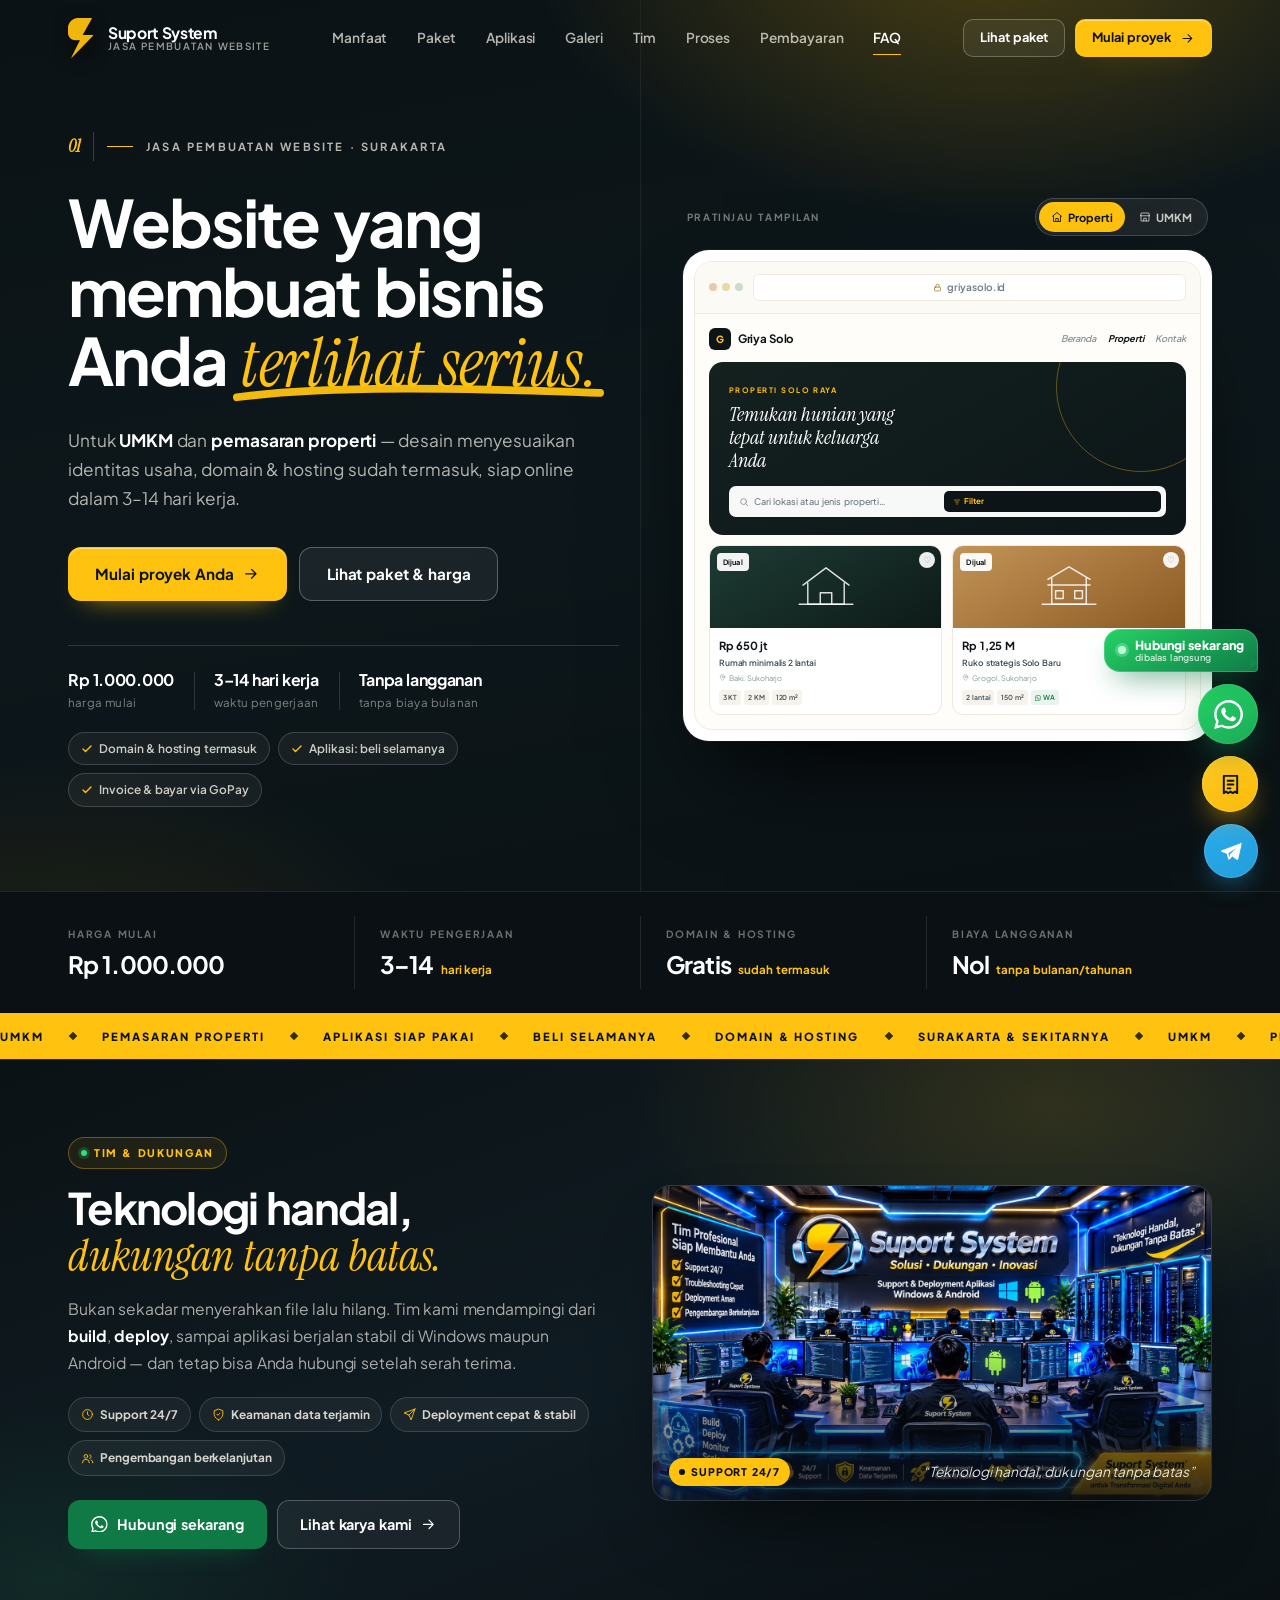
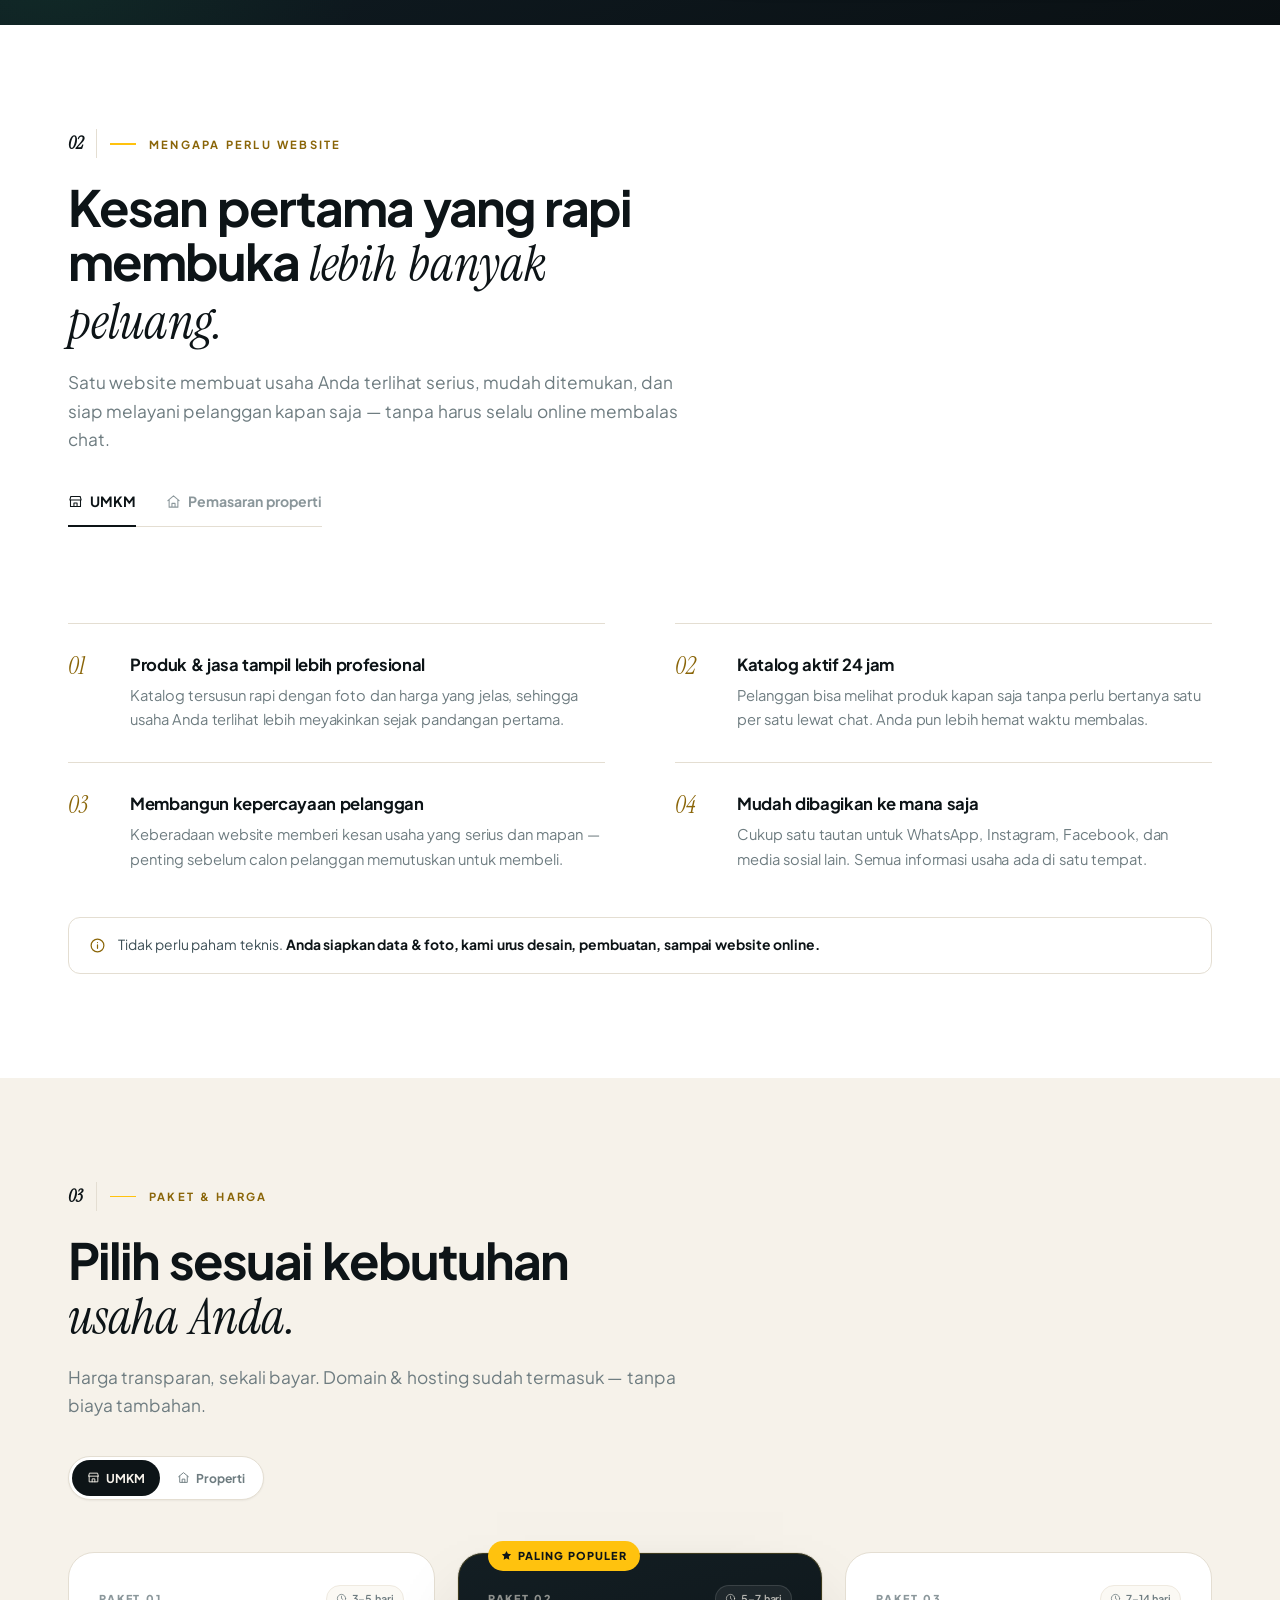
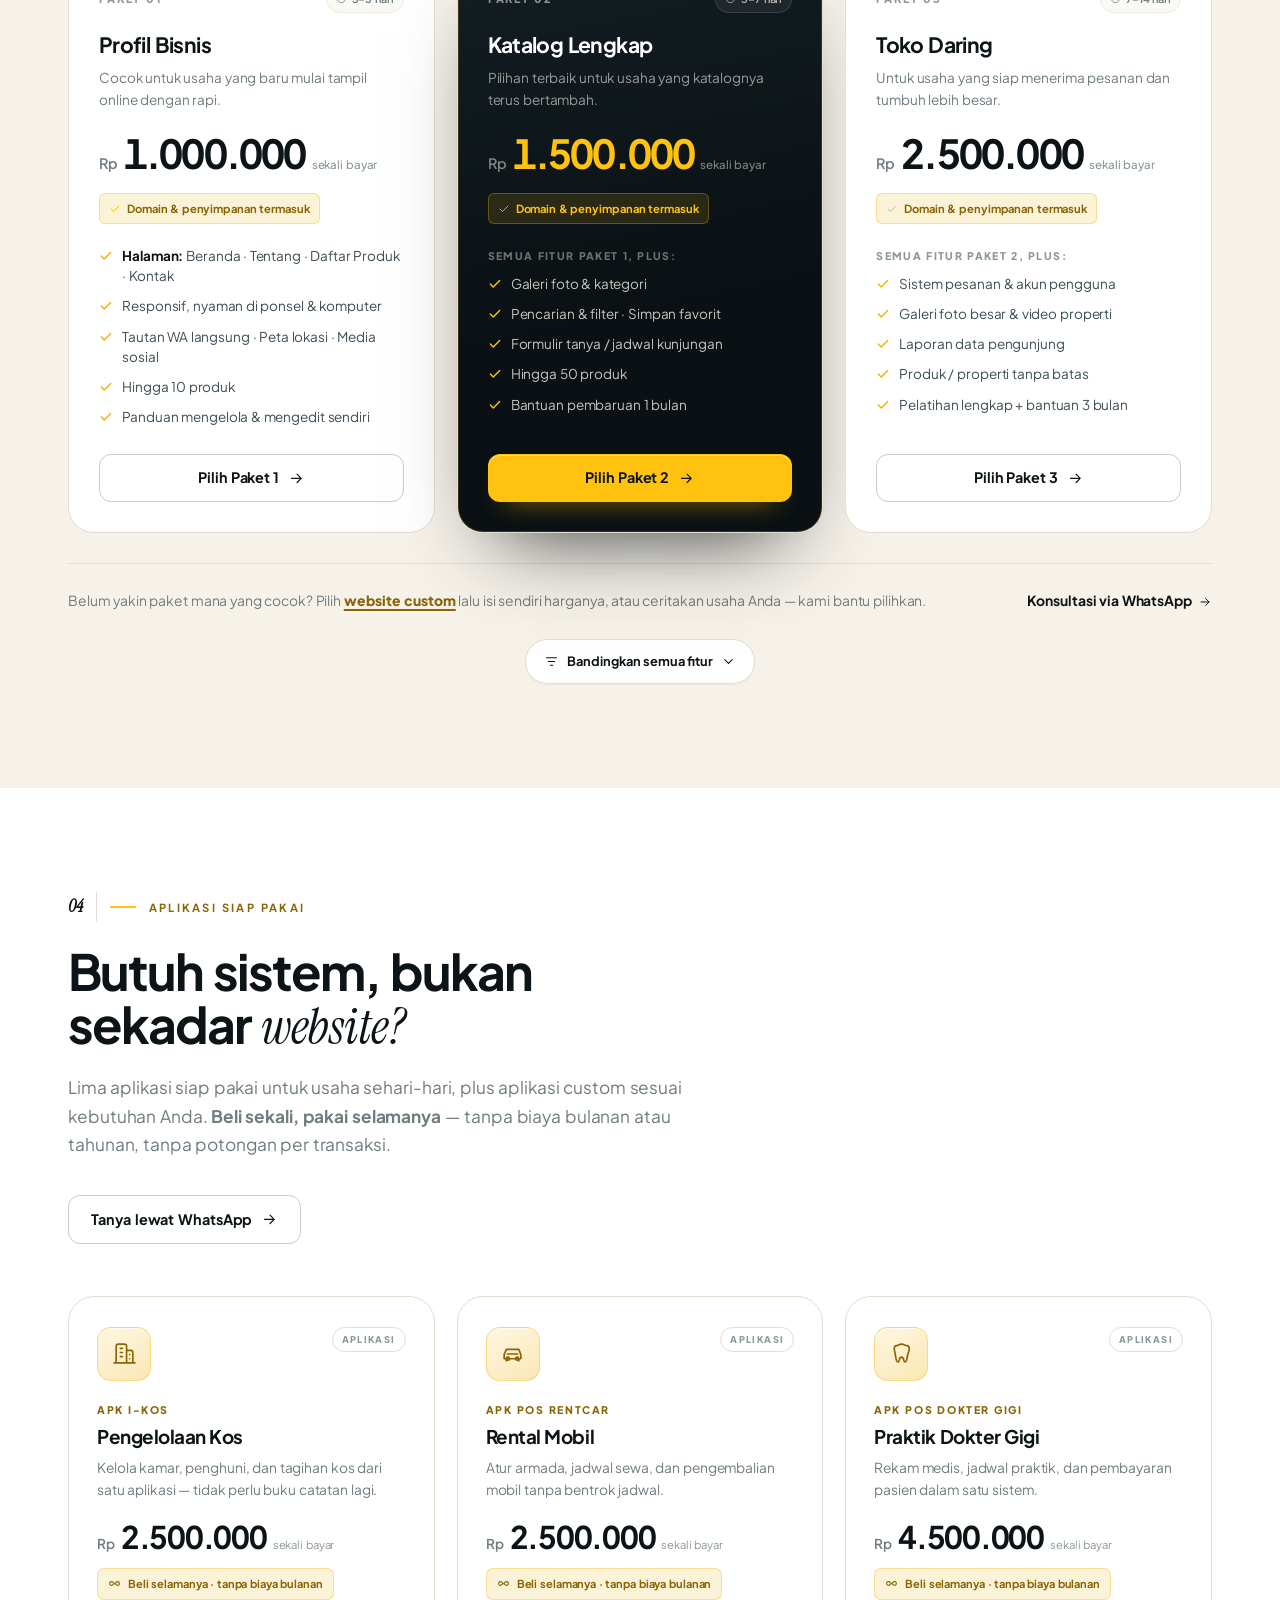
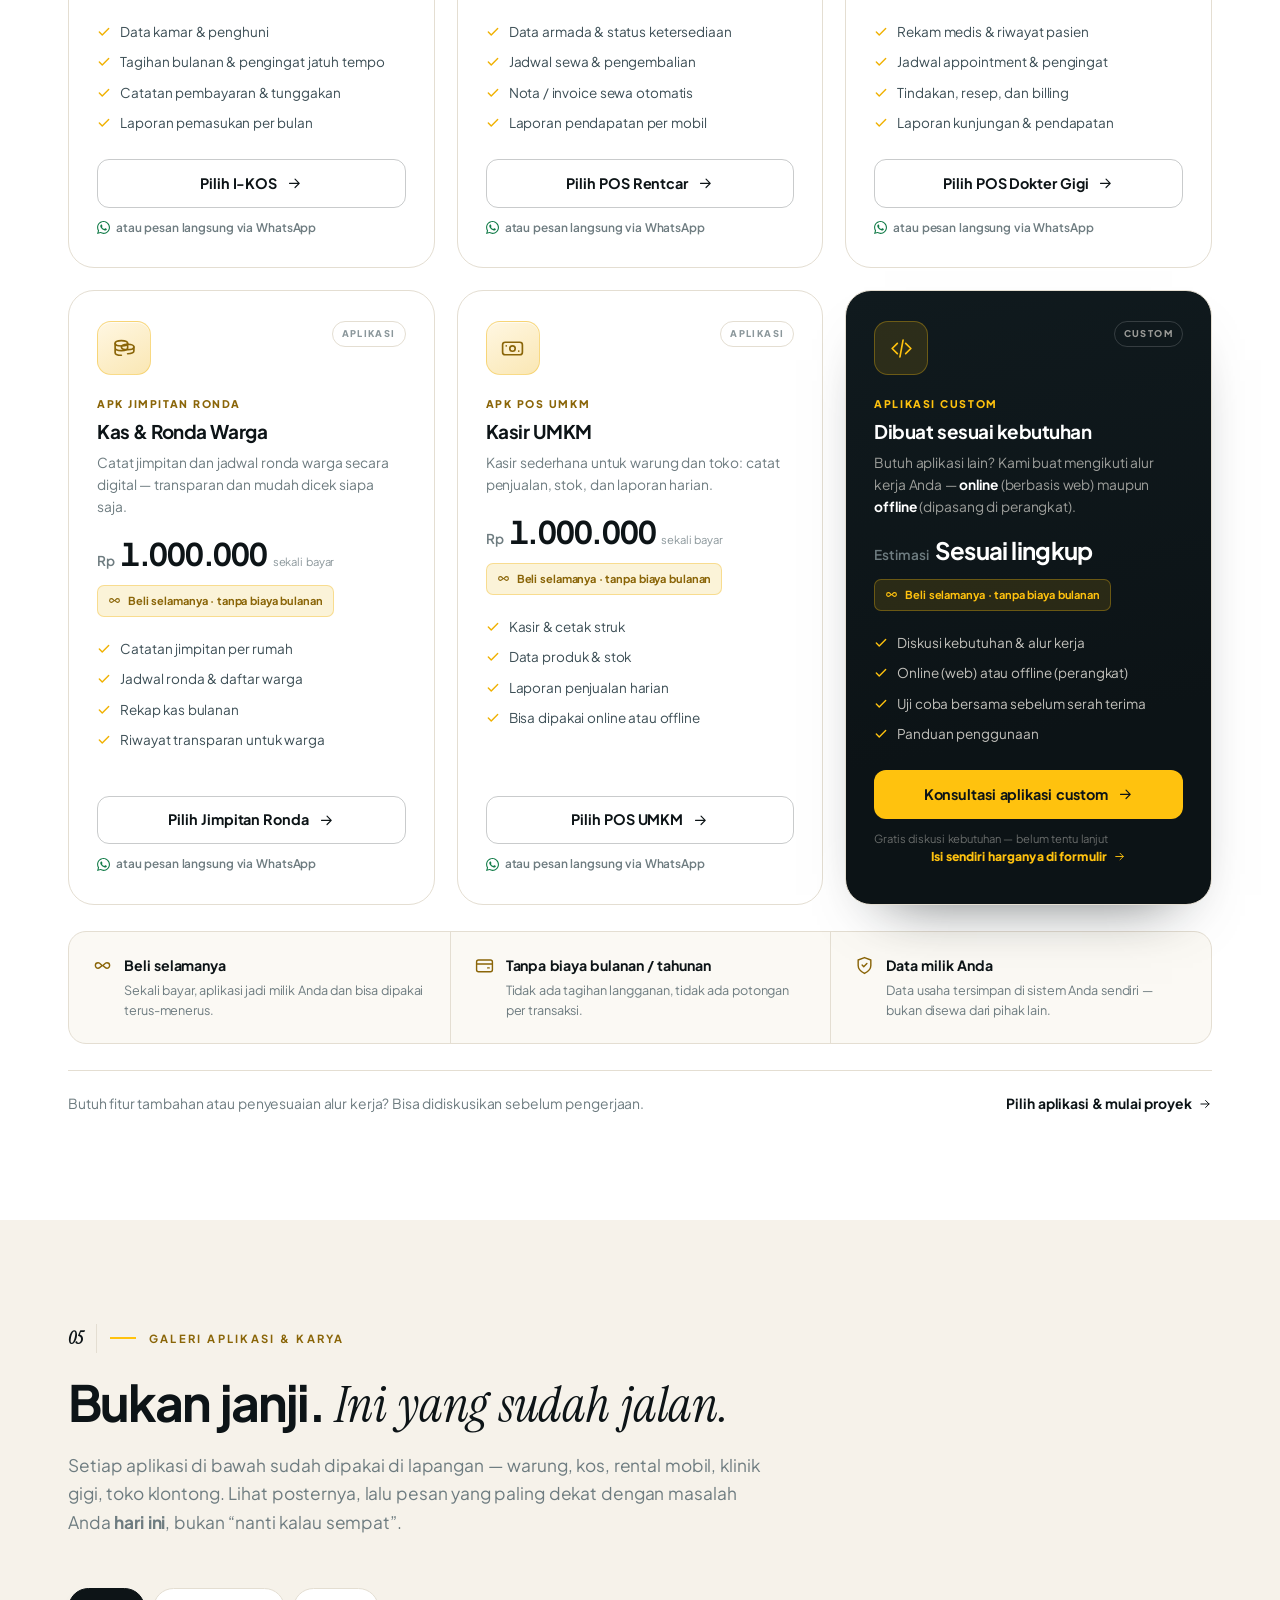
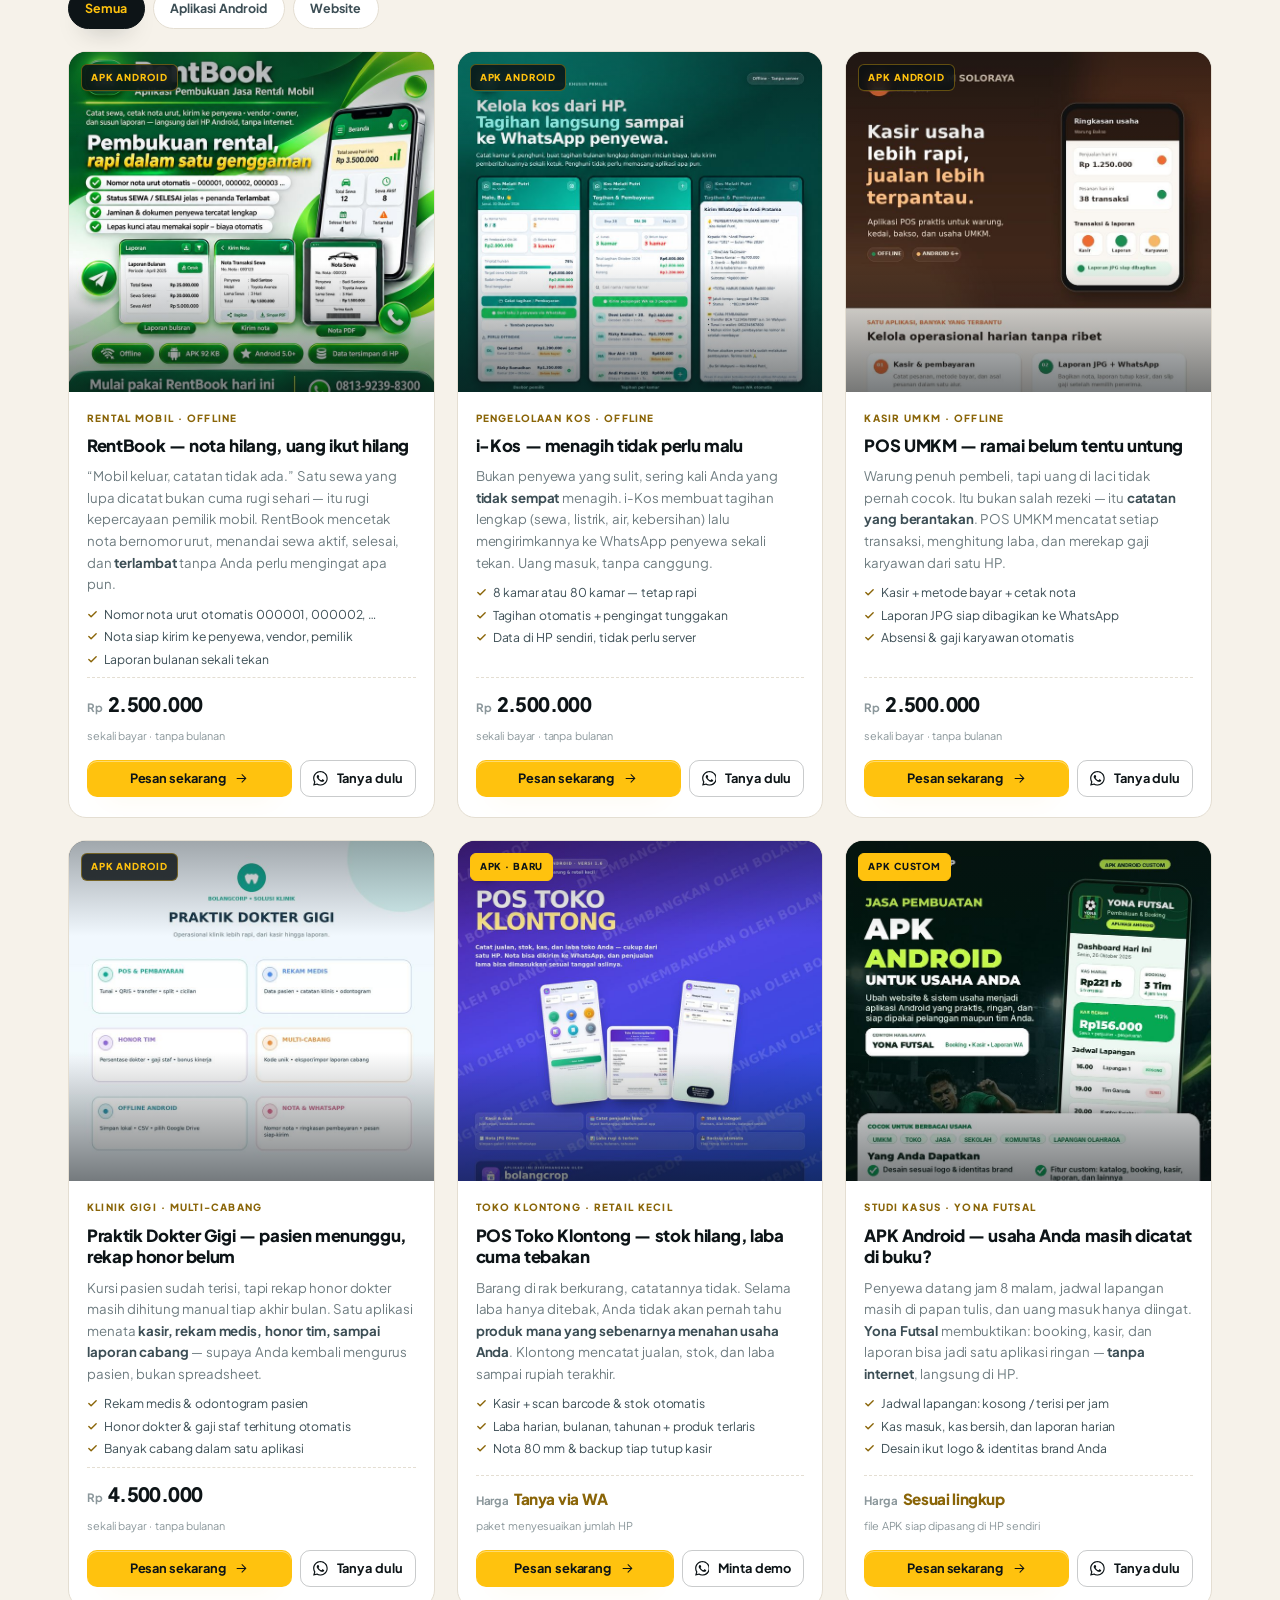
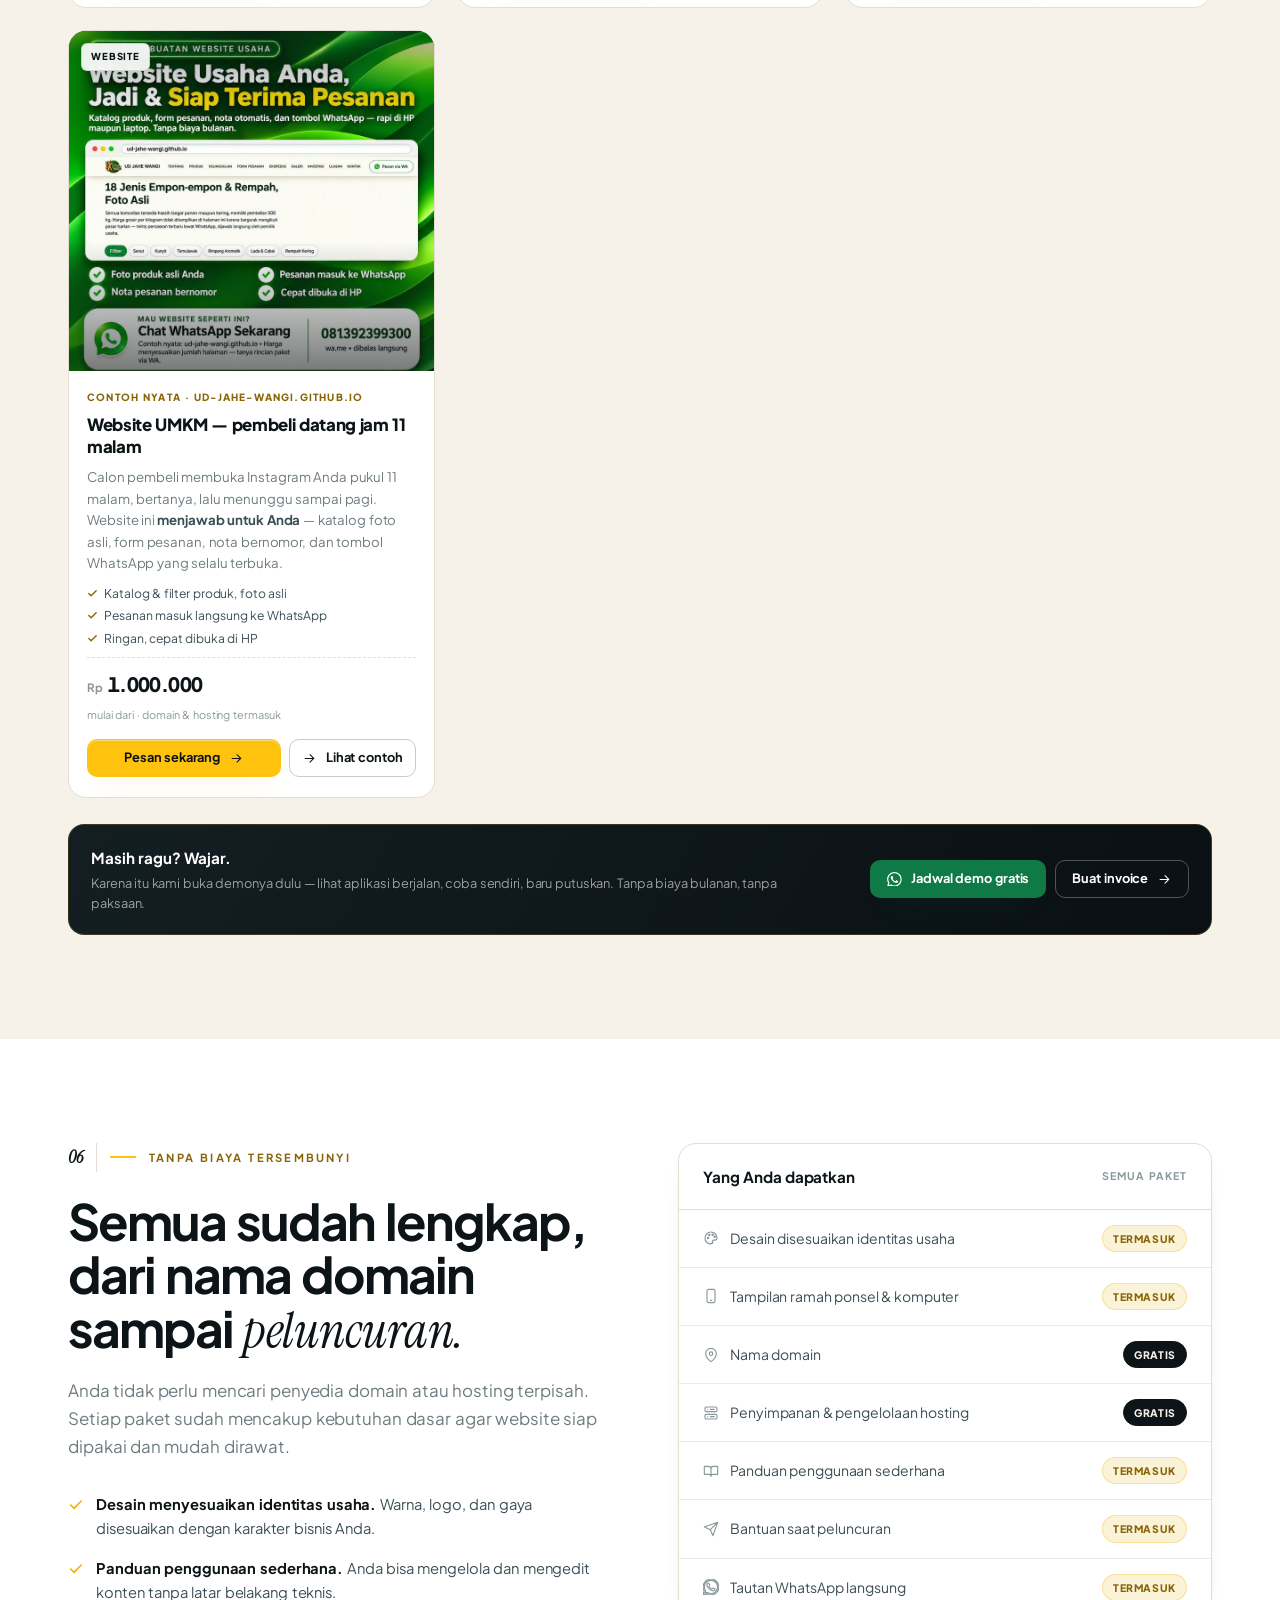
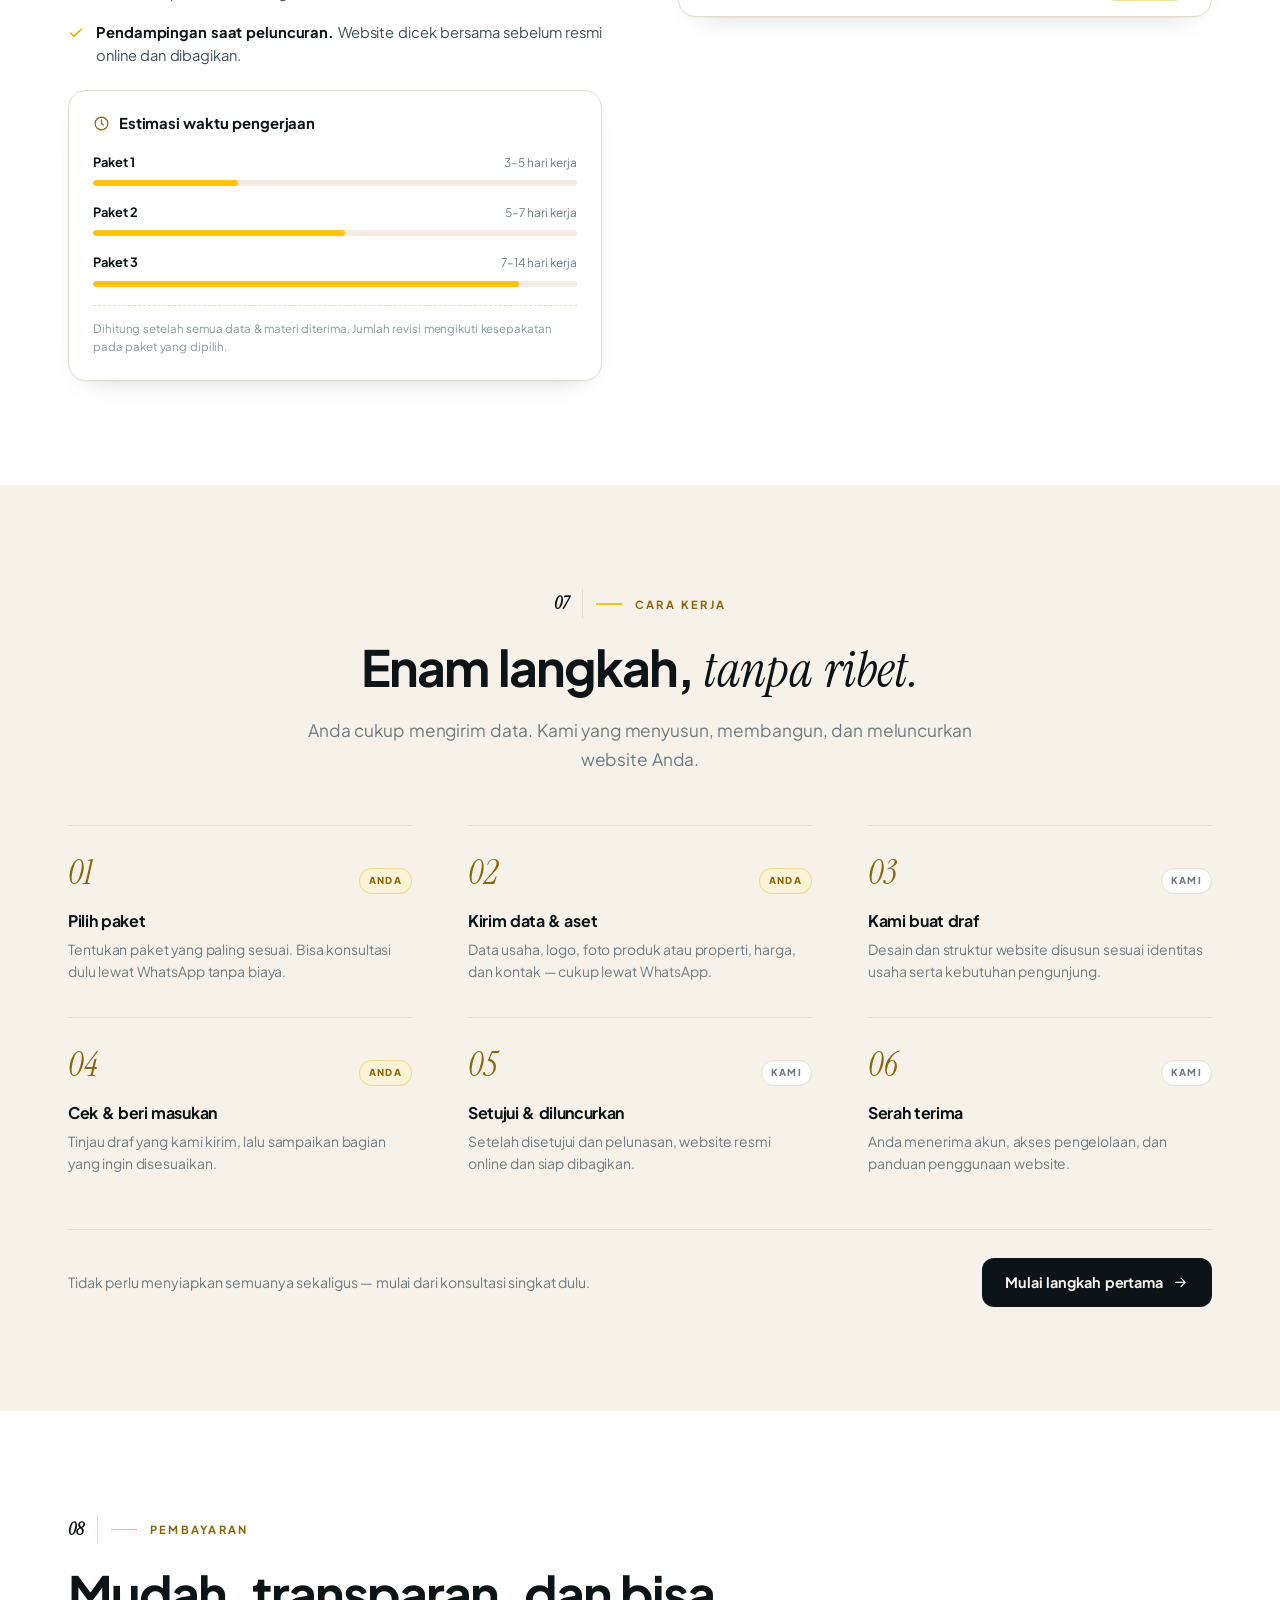
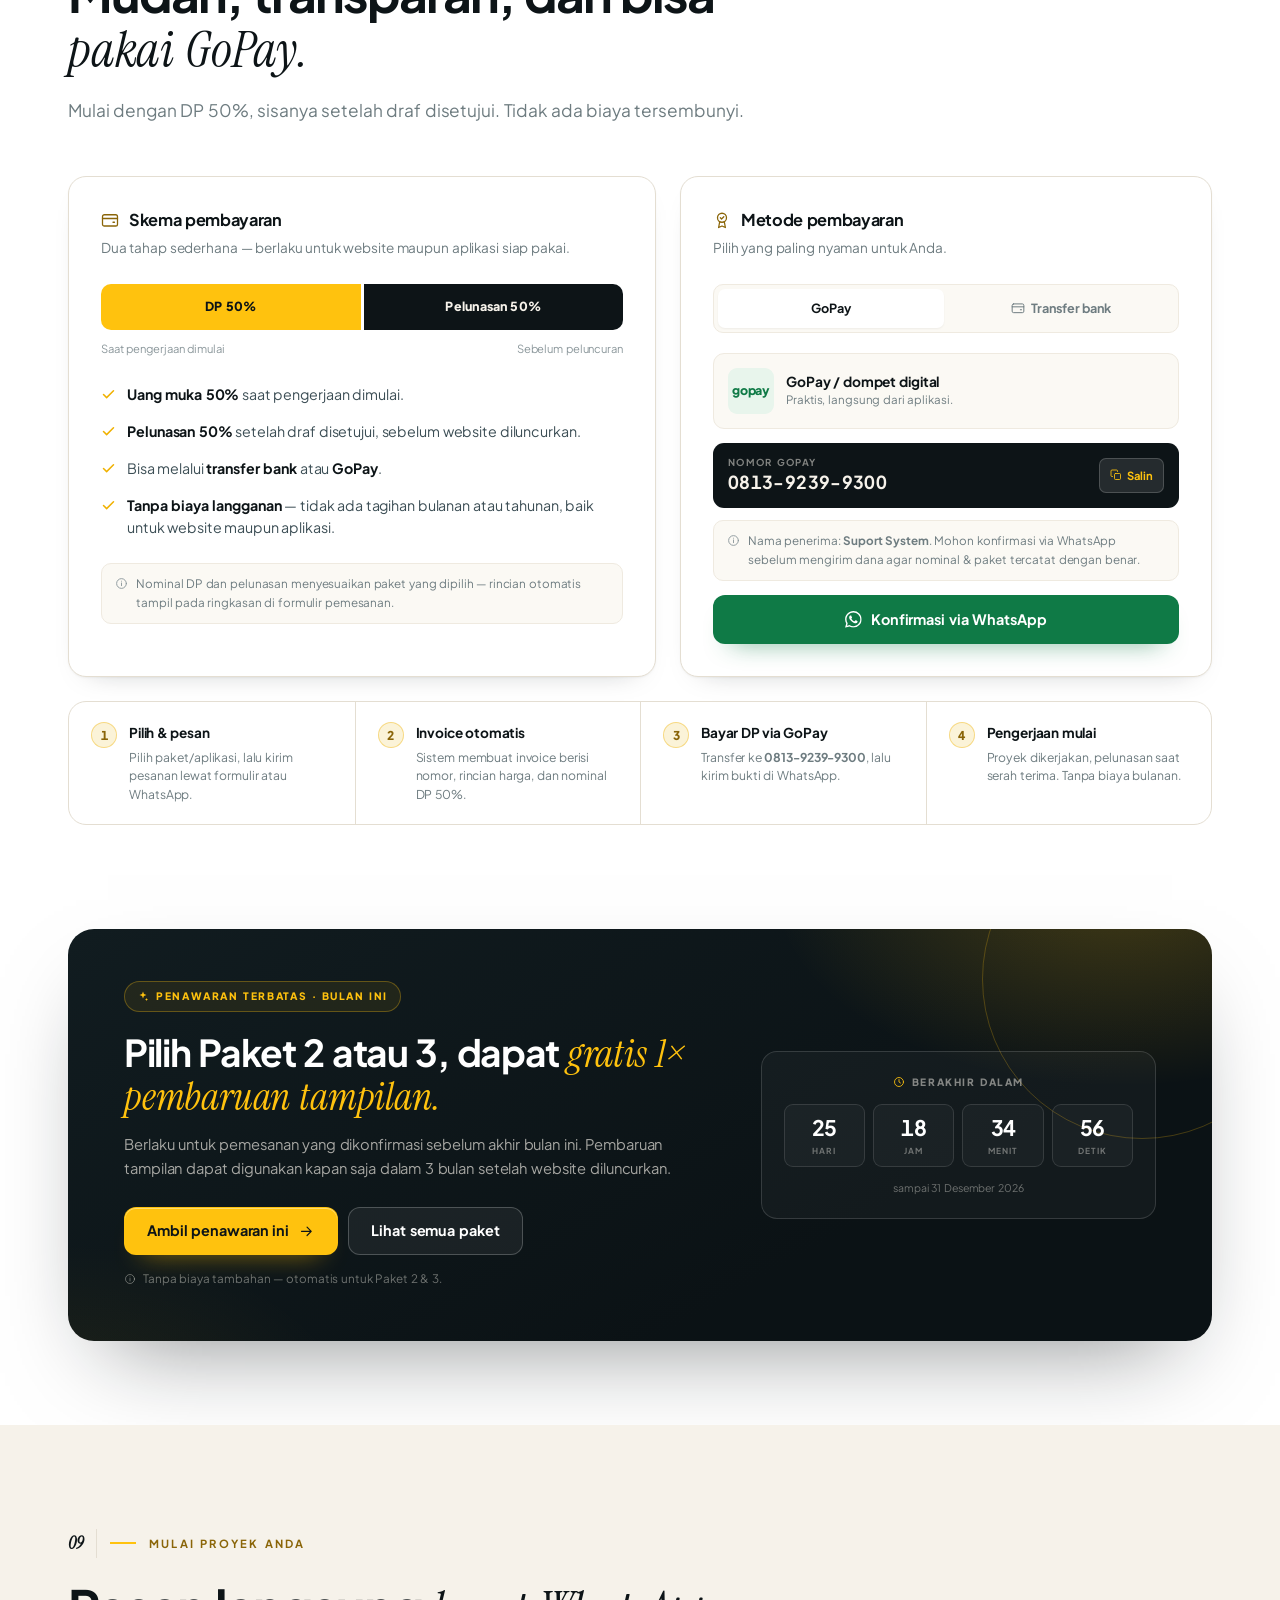
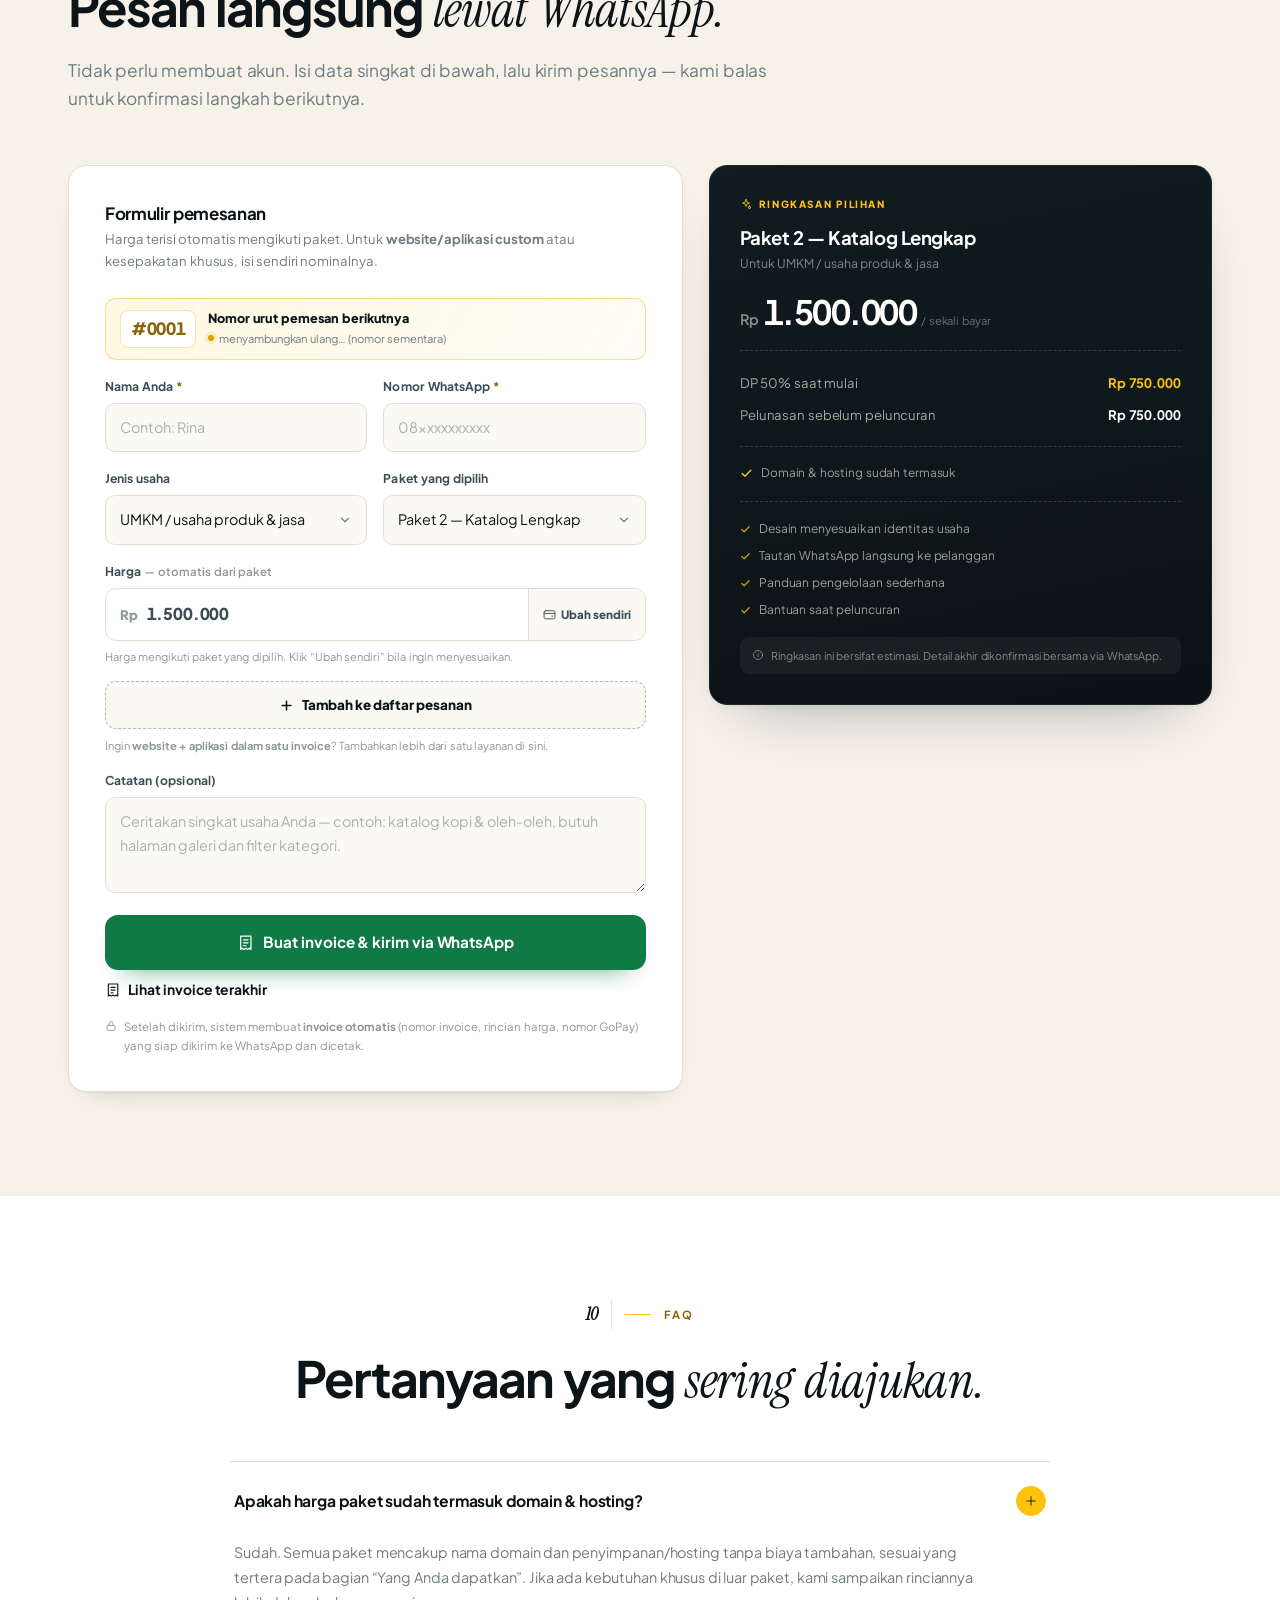
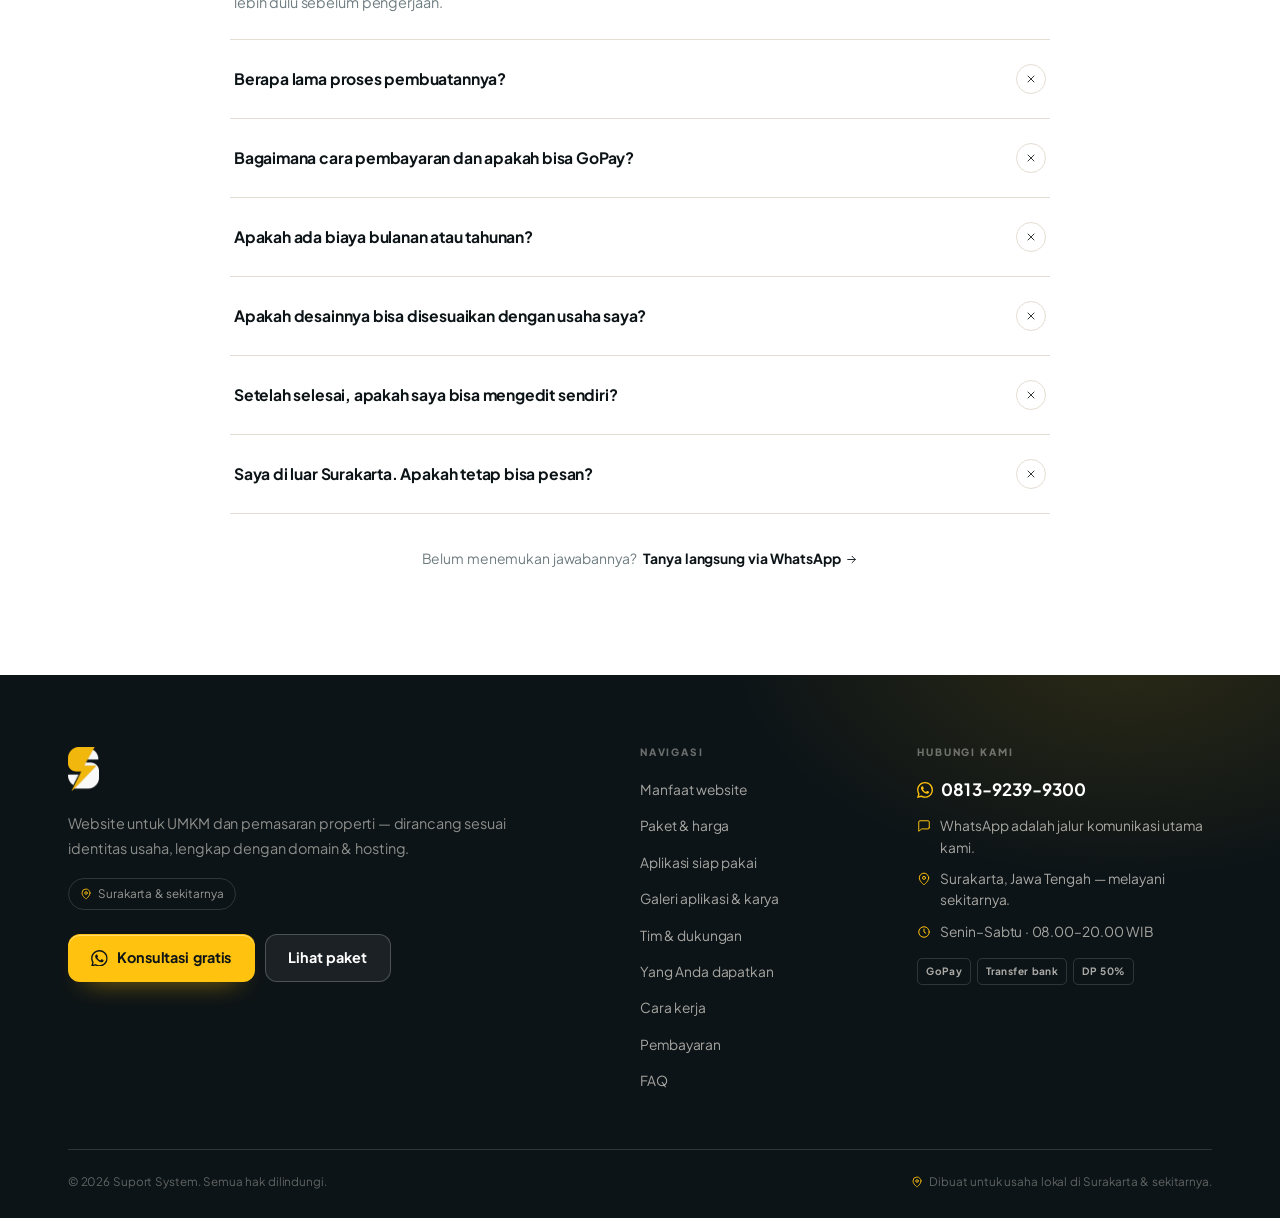
==== commit 8c1f4349: "Update index.html" ====
--- a/index.html
+++ b/index.html
@@ -770,7 +770,7 @@
             <li><svg class="ic" aria-hidden="true"><use href="#i-check"/></svg> Laporan JPG siap dibagikan ke WhatsApp</li>
             <li><svg class="ic" aria-hidden="true"><use href="#i-check"/></svg> Absensi &amp; gaji karyawan otomatis</li>
           </ul>
-          <div class="gal-price"><span>Rp</span><b>1.000.000</b><em>sekali bayar · tanpa bulanan</em></div>
+          <div class="gal-price"><span>Rp</span><b>2.500.000</b><em>sekali bayar · tanpa bulanan</em></div>
           <div class="gal-cta">
             <button class="btn btn--gold btn--sm" type="button" data-pkg="pu">Pesan sekarang <svg class="ic" aria-hidden="true"><use href="#i-arrow"/></svg></button>
             <a class="btn btn--outline btn--sm" href="https://wa.me/6281392399300?text=Halo%20Suport%20System%2C%20saya%20mau%20pesan%20POS%20UMKM%20(APK%20kasir%20warung%20Rp%201.000.000).%20Bisa%20minta%20demo%3F" target="_blank" rel="noopener"><svg class="ic fill" aria-hidden="true"><use href="#i-wa"/></svg> Tanya dulu</a>
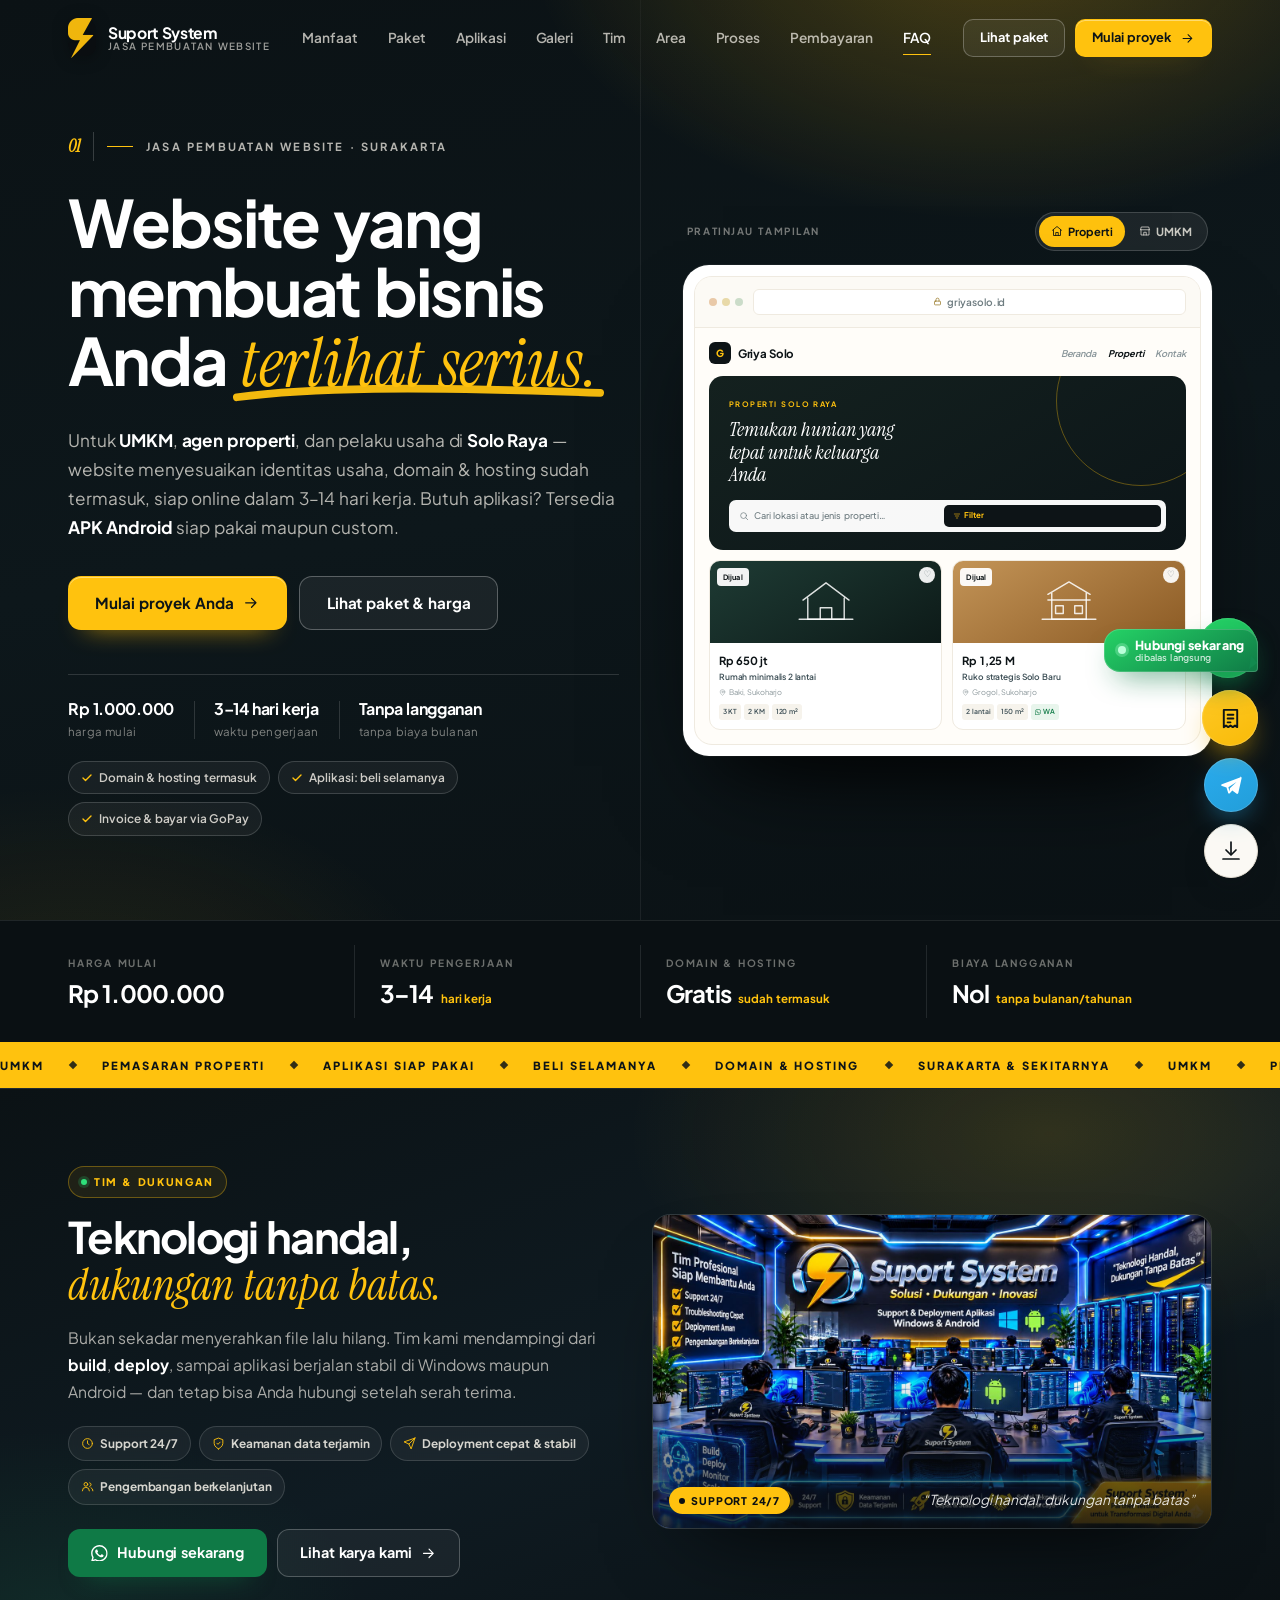
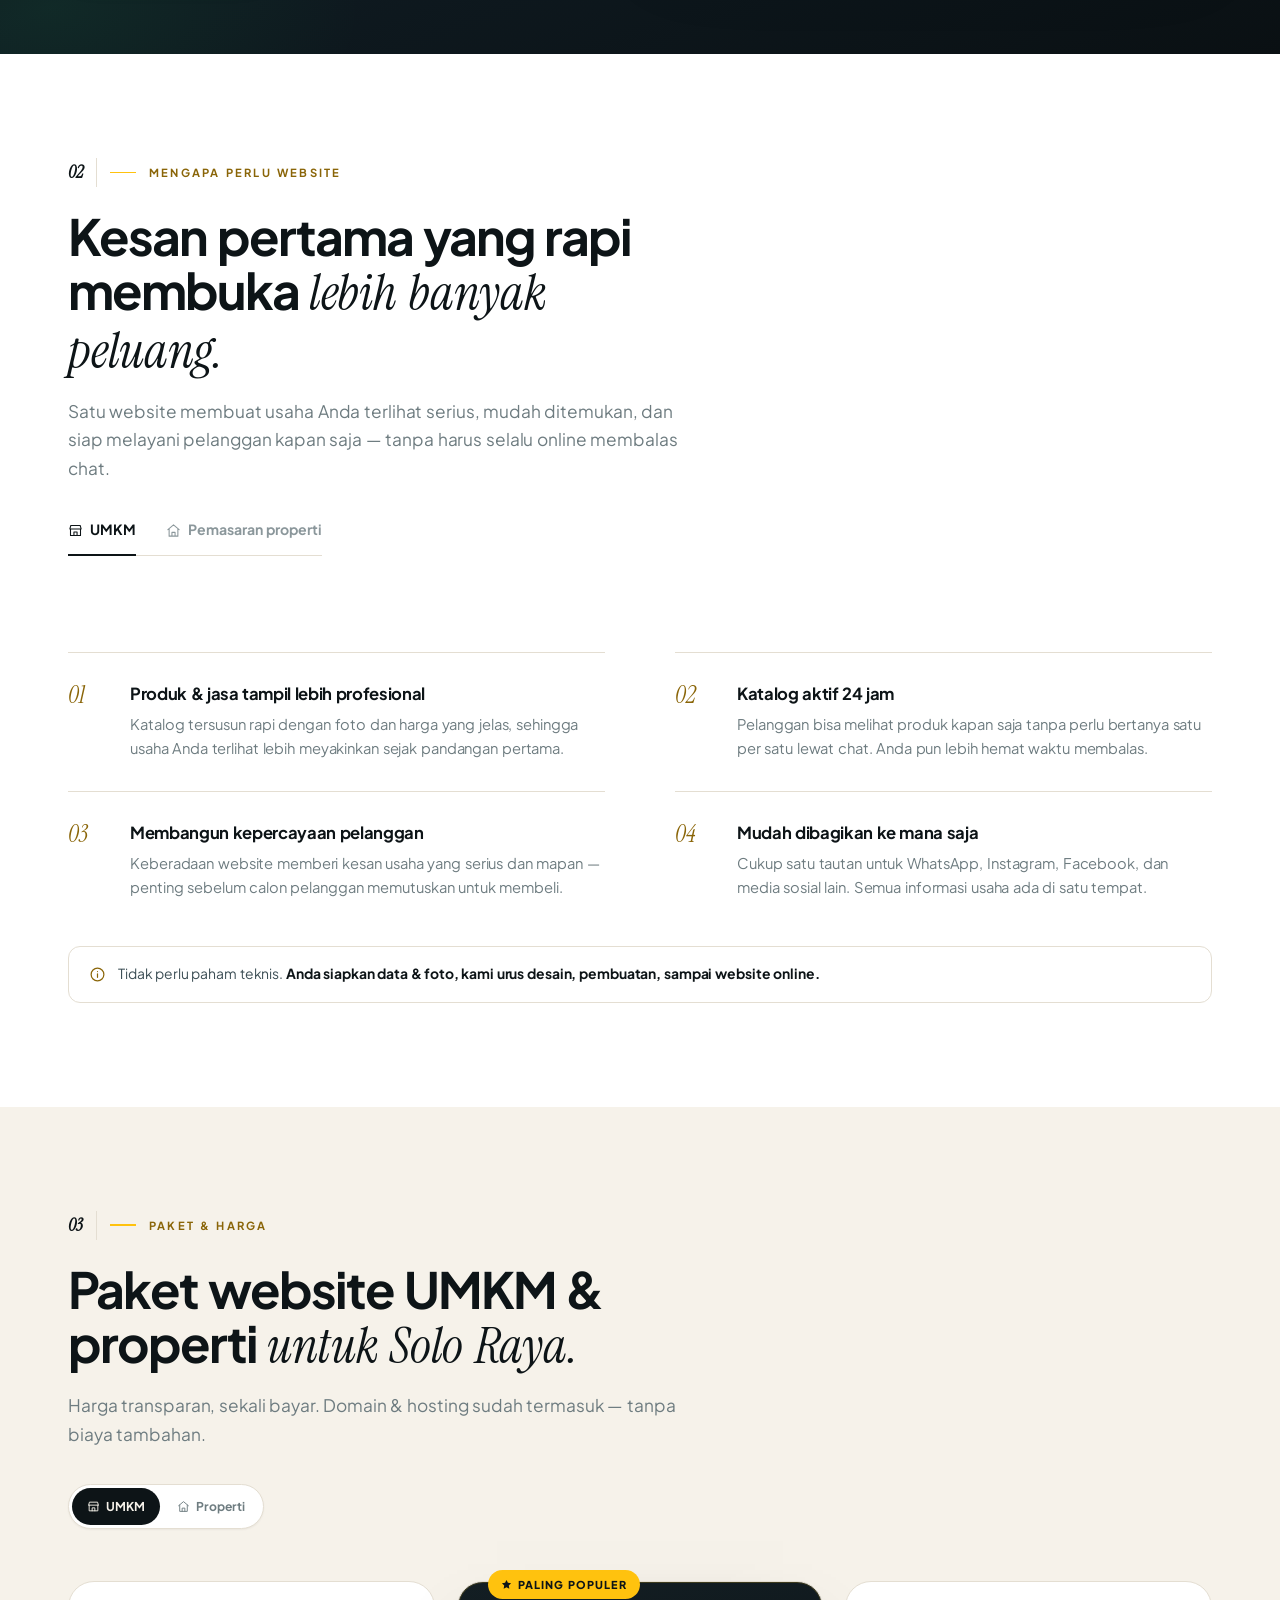
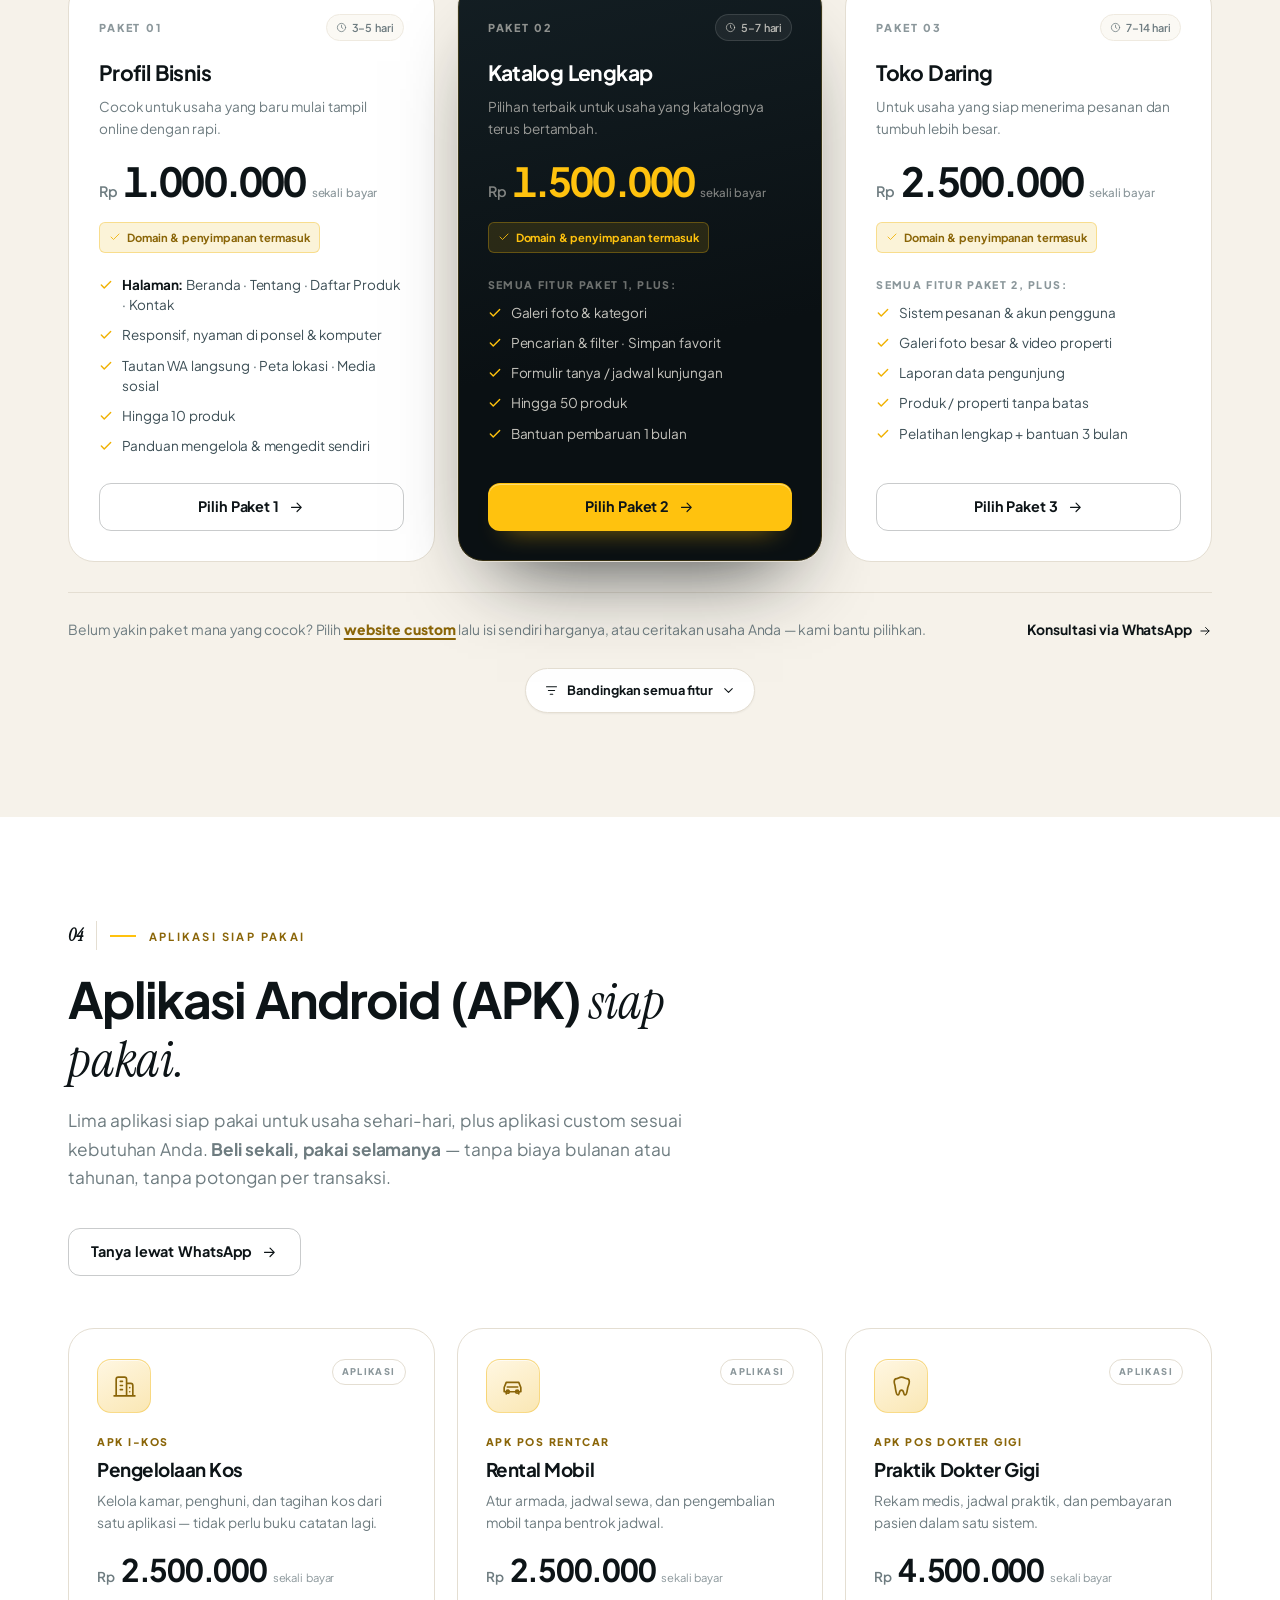
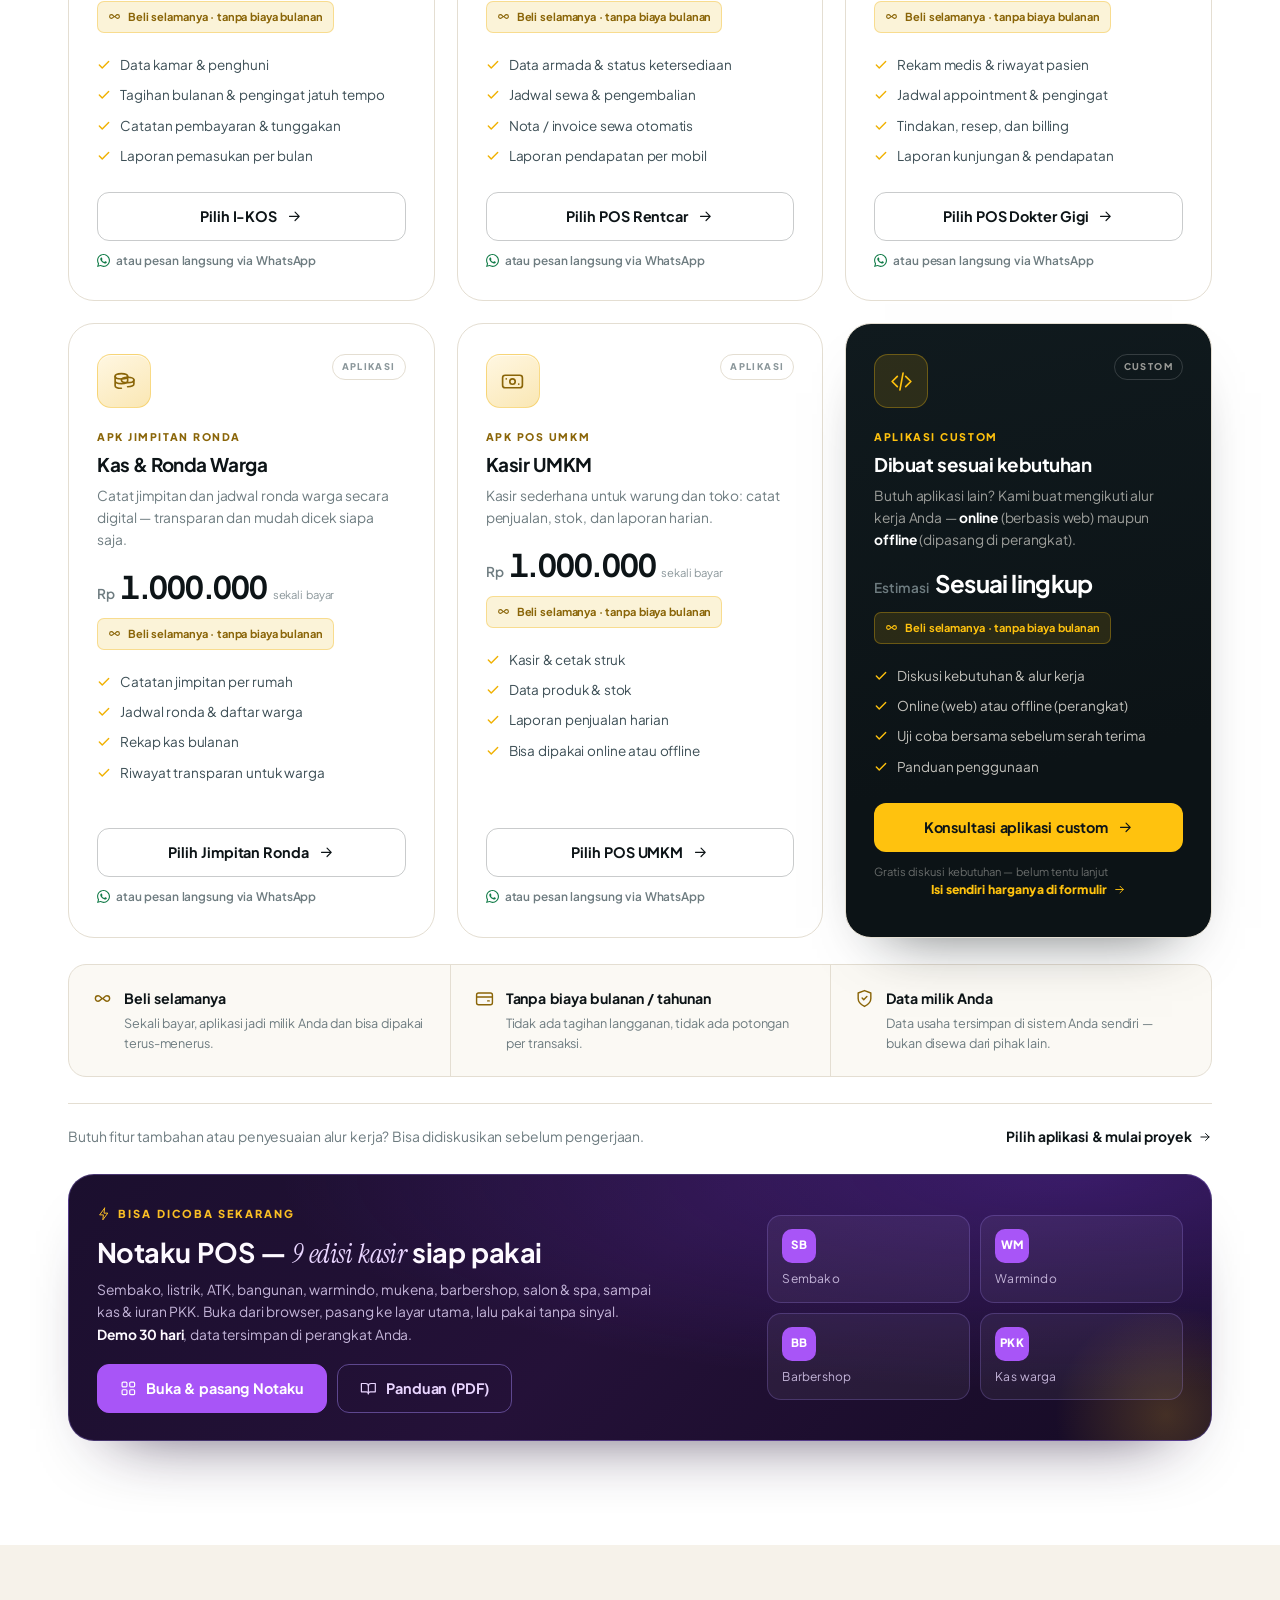
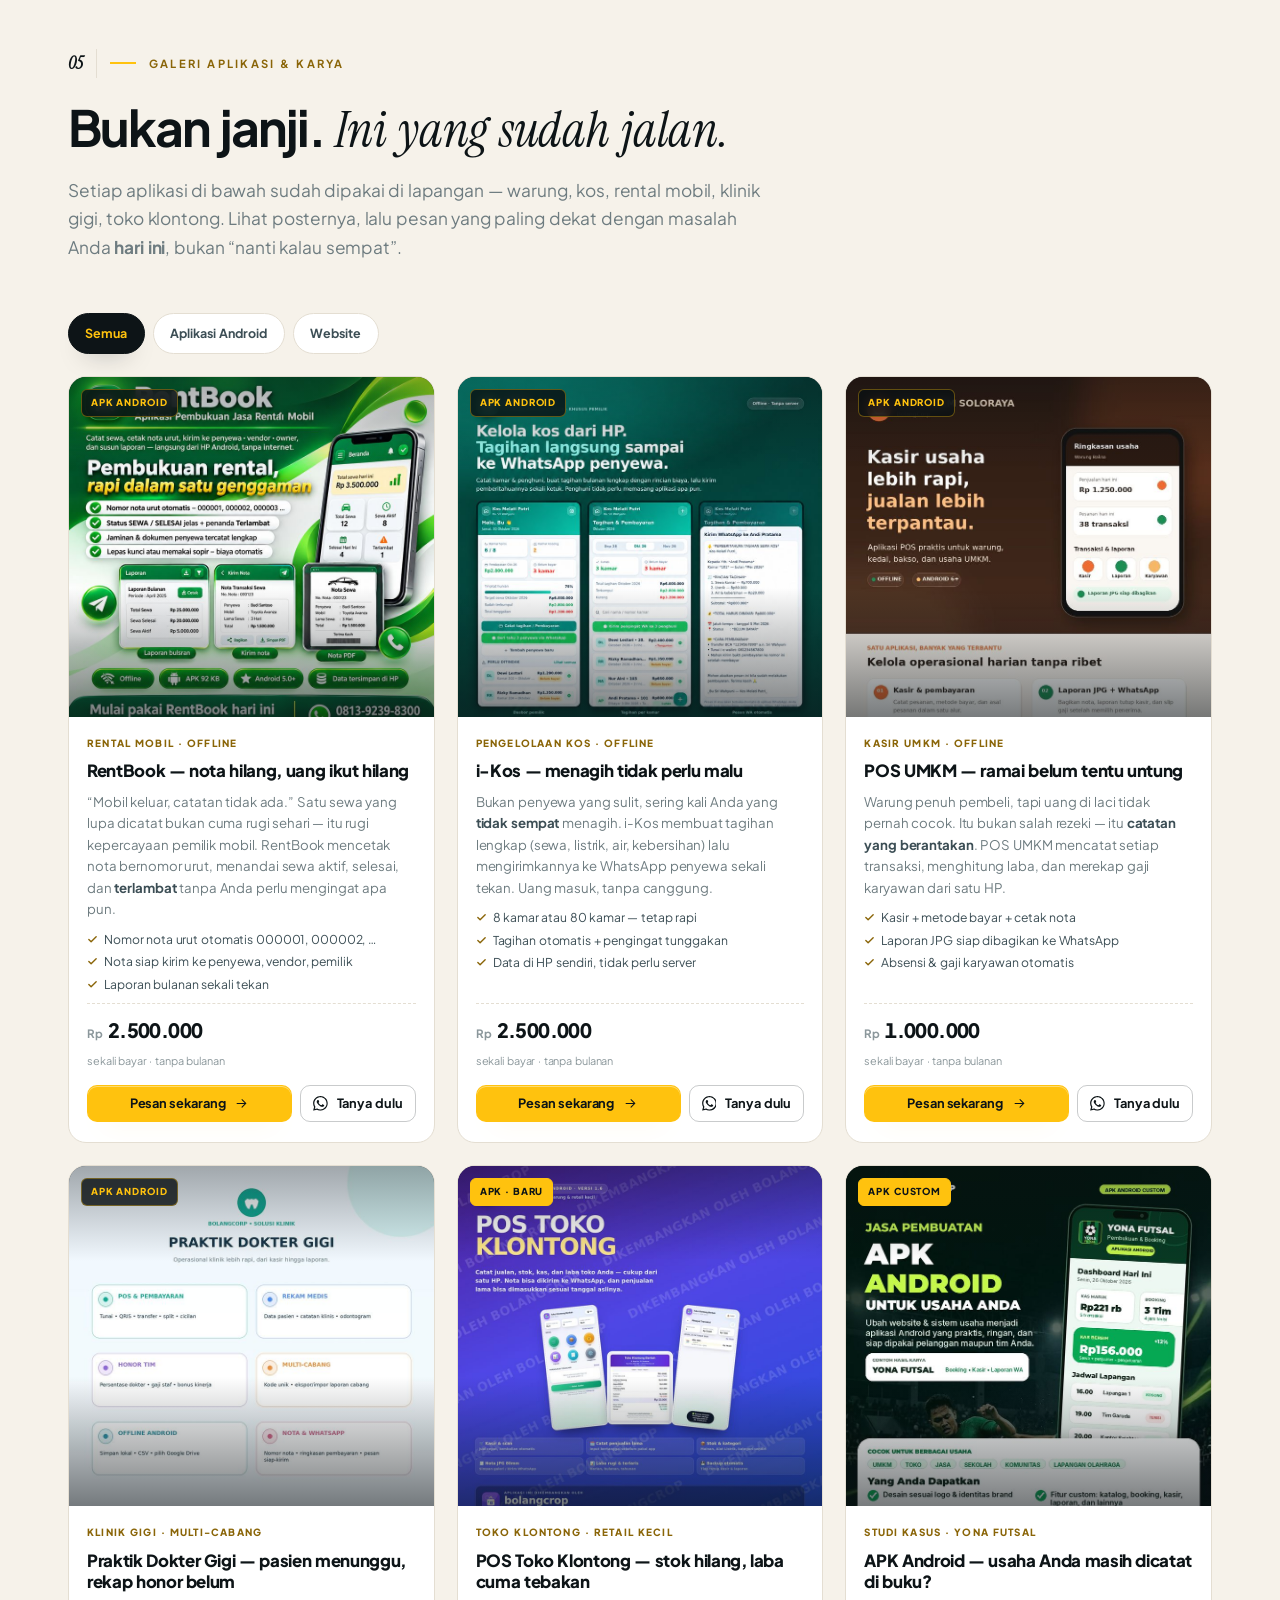
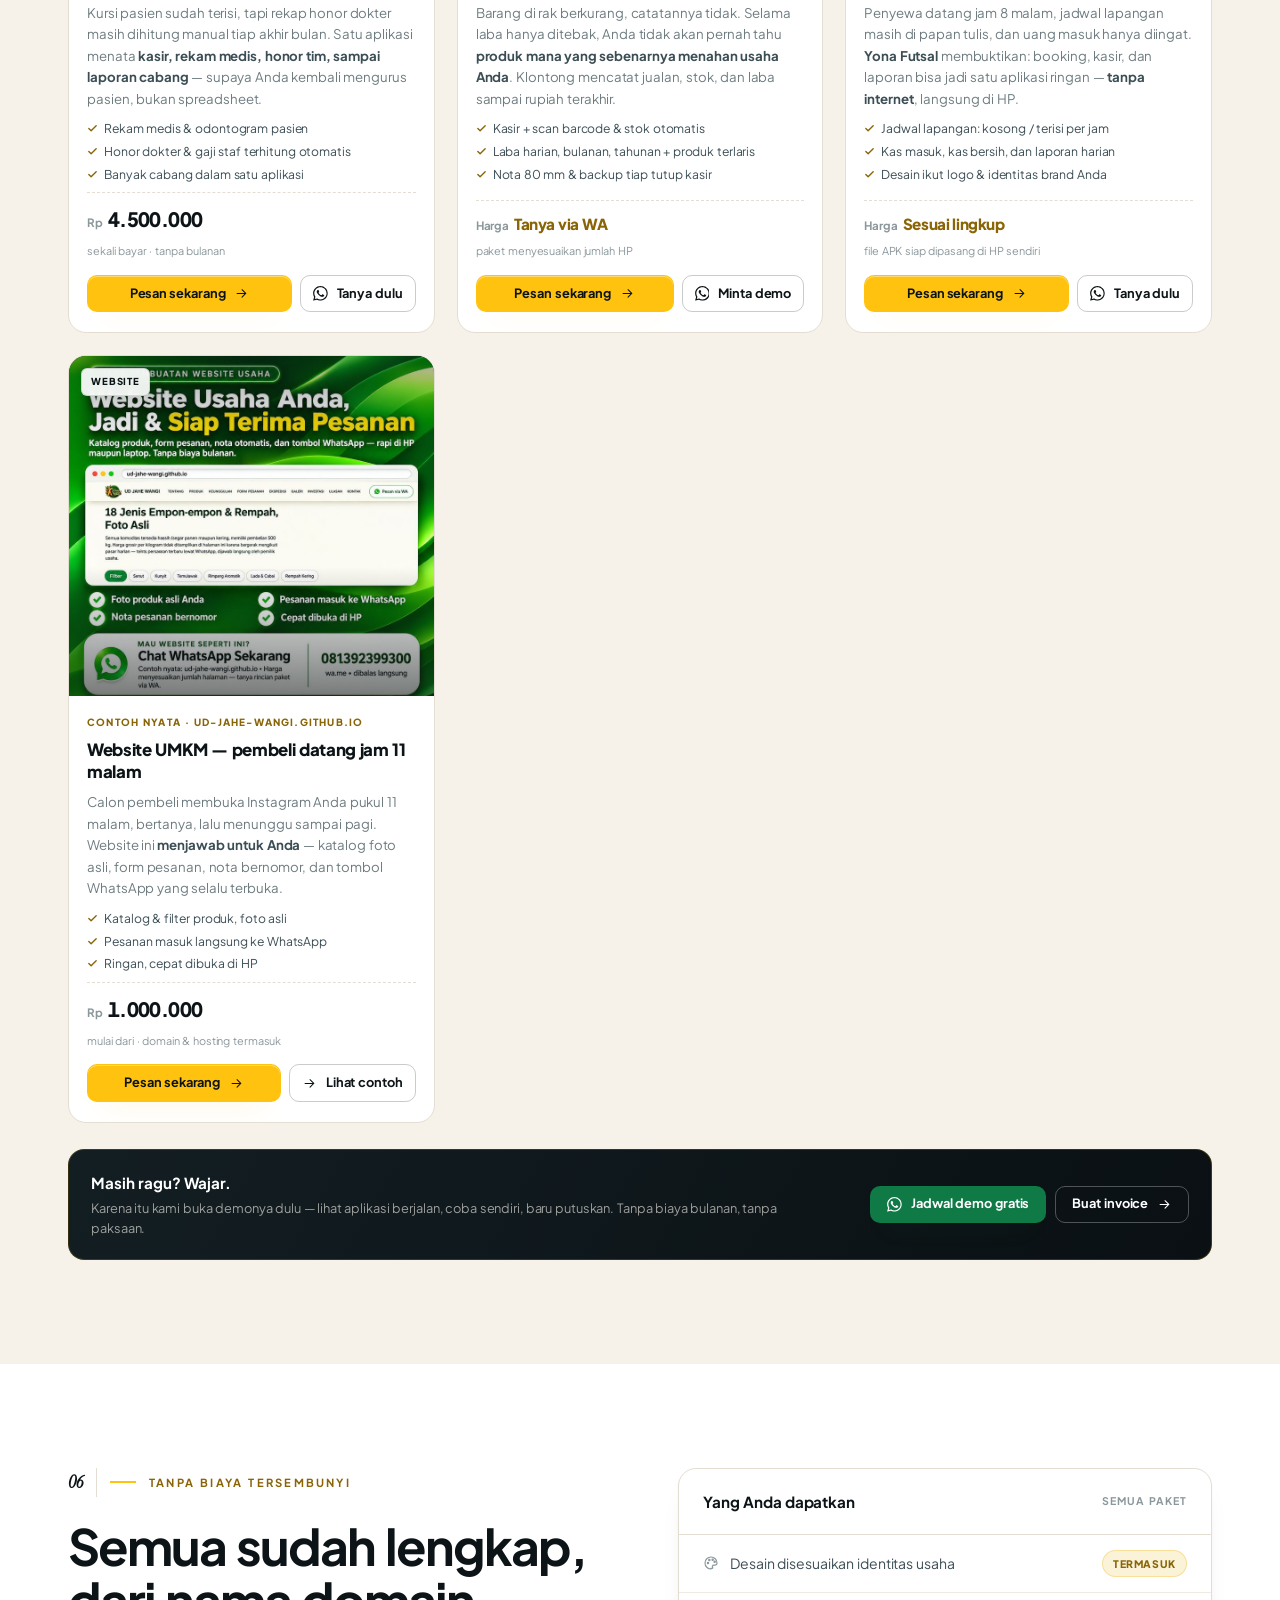
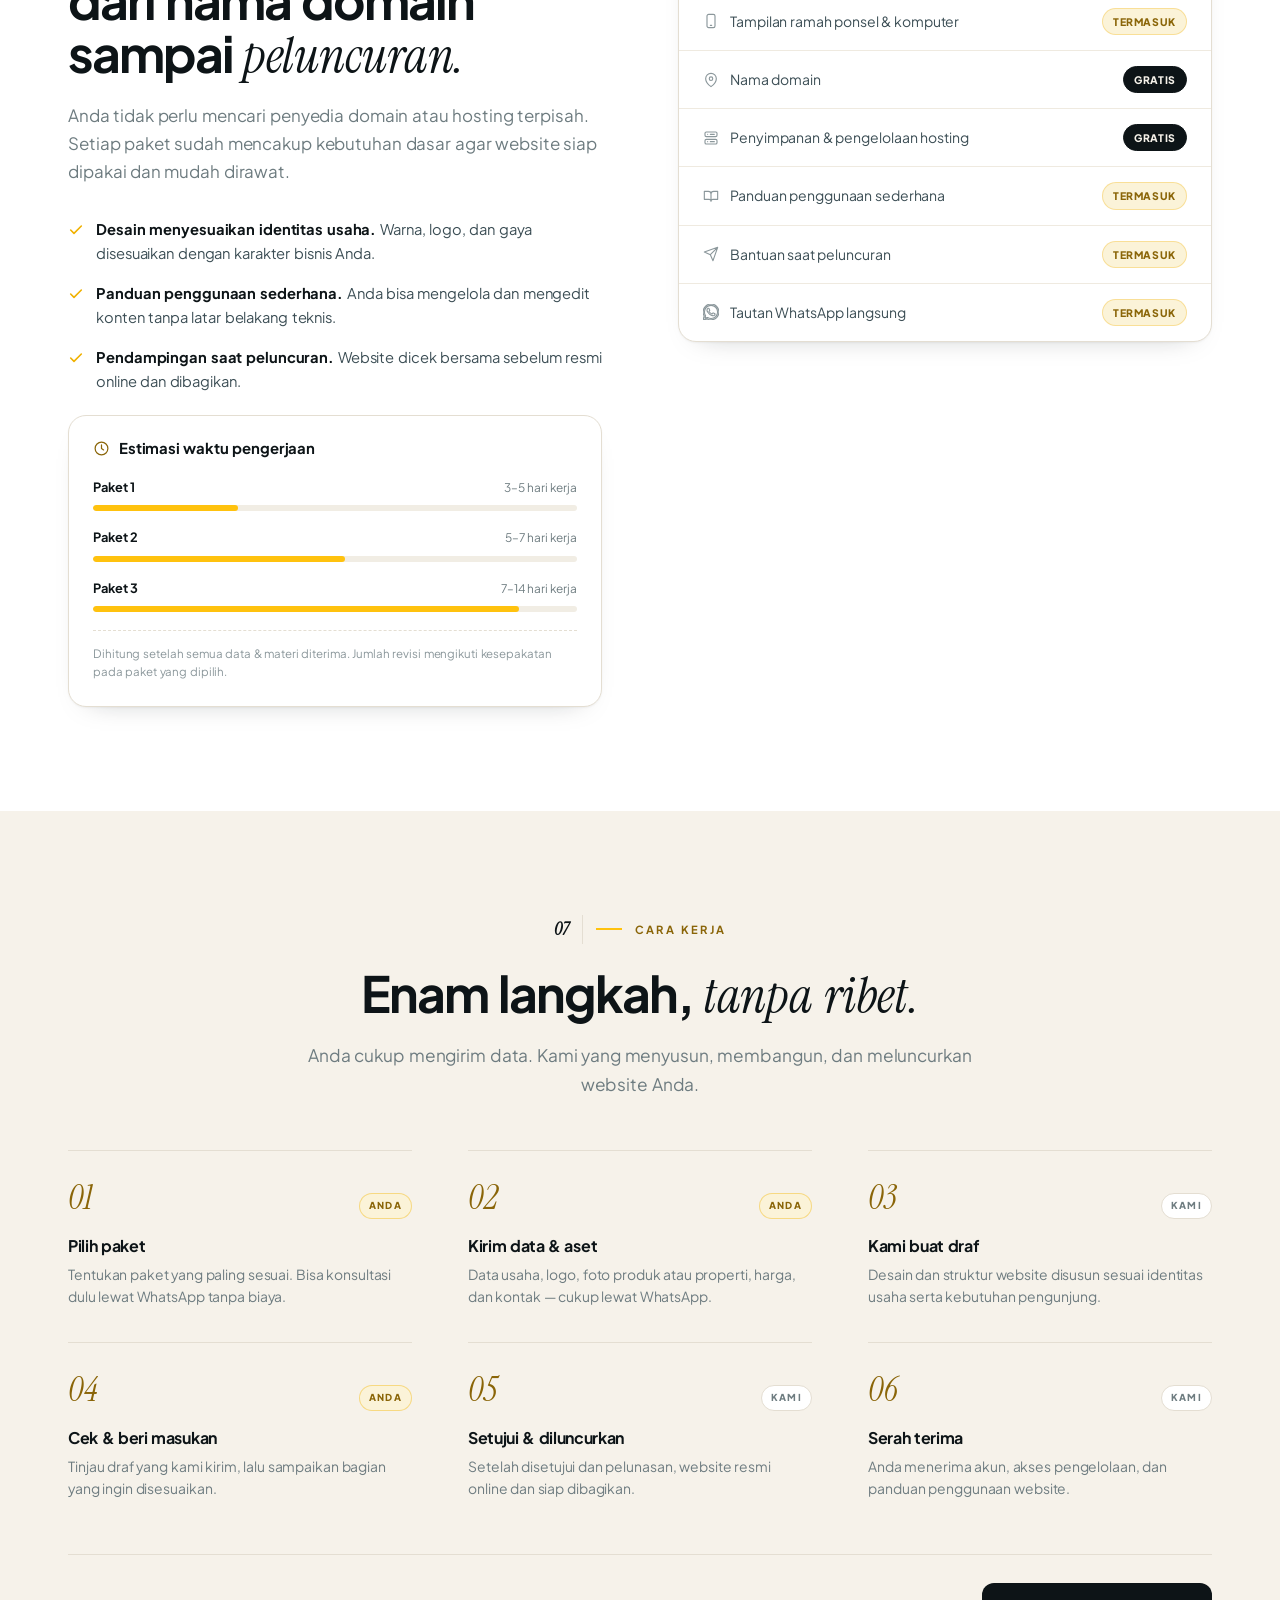
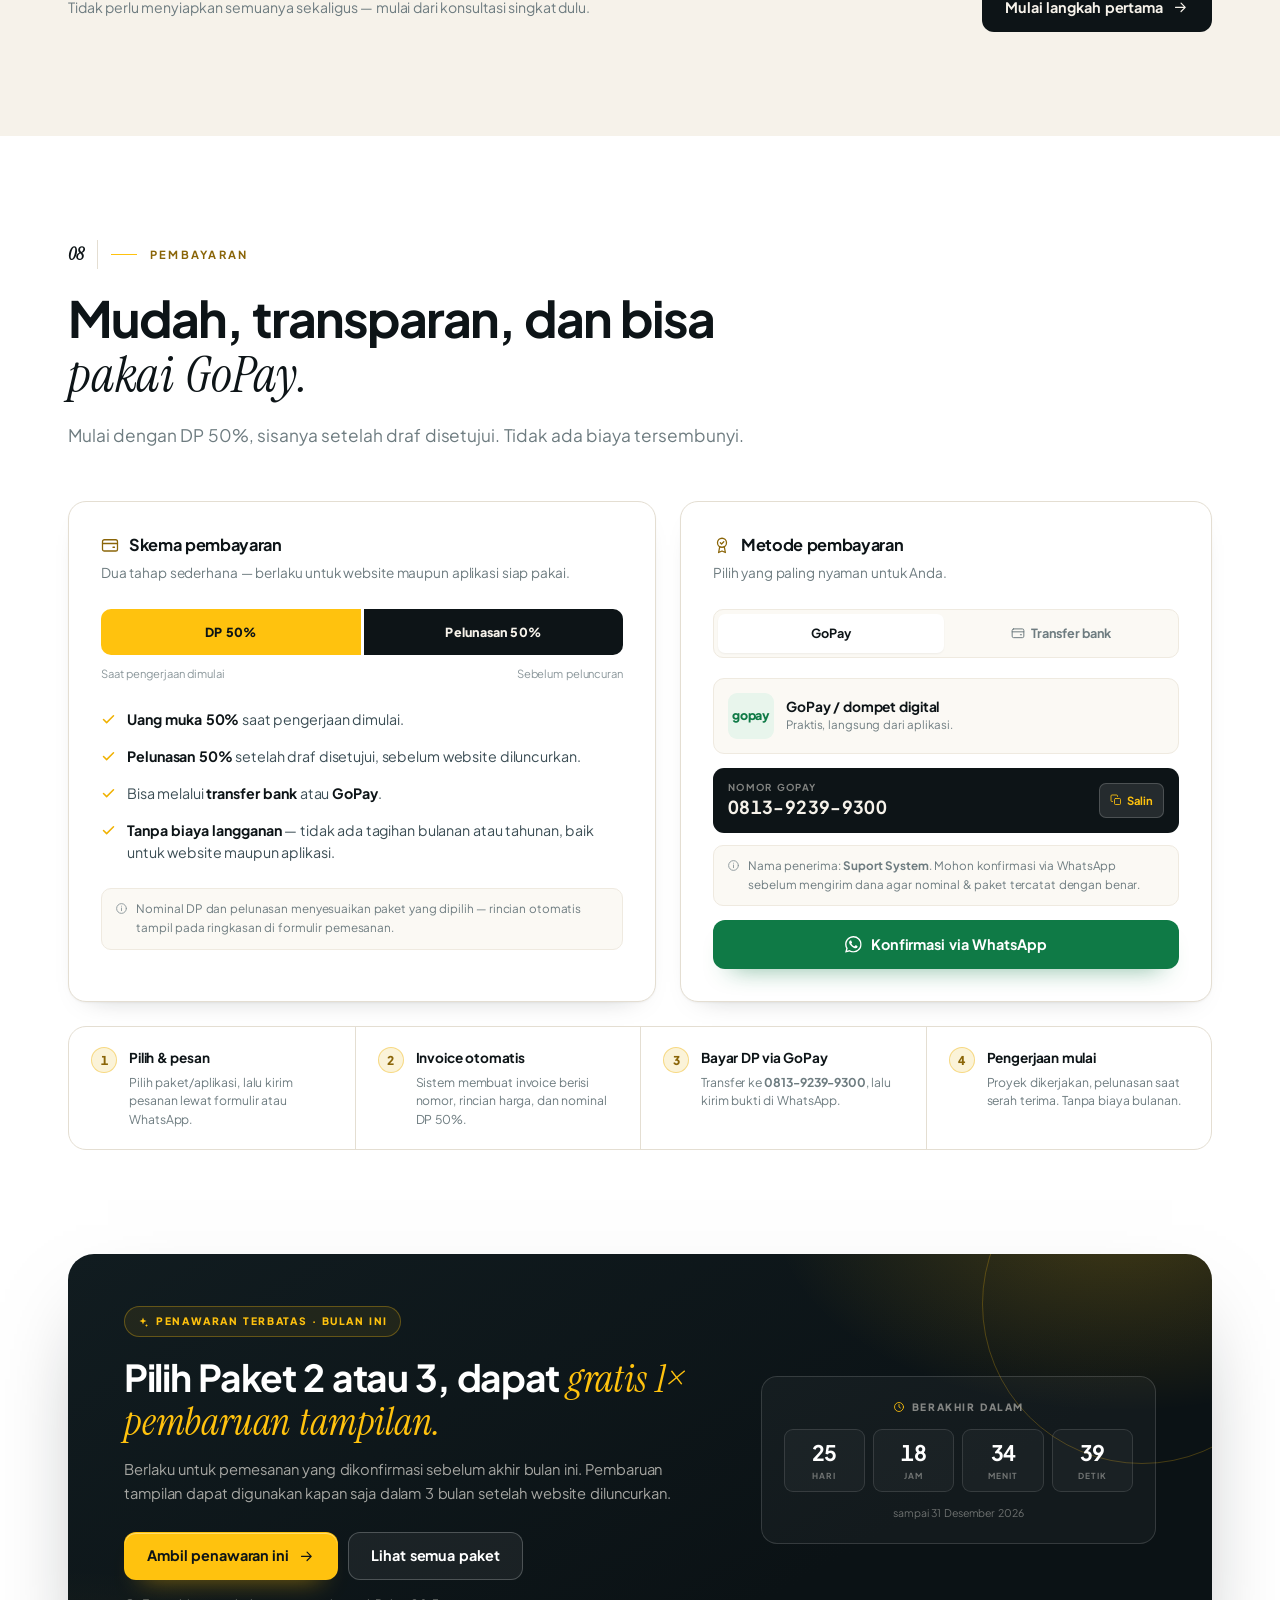
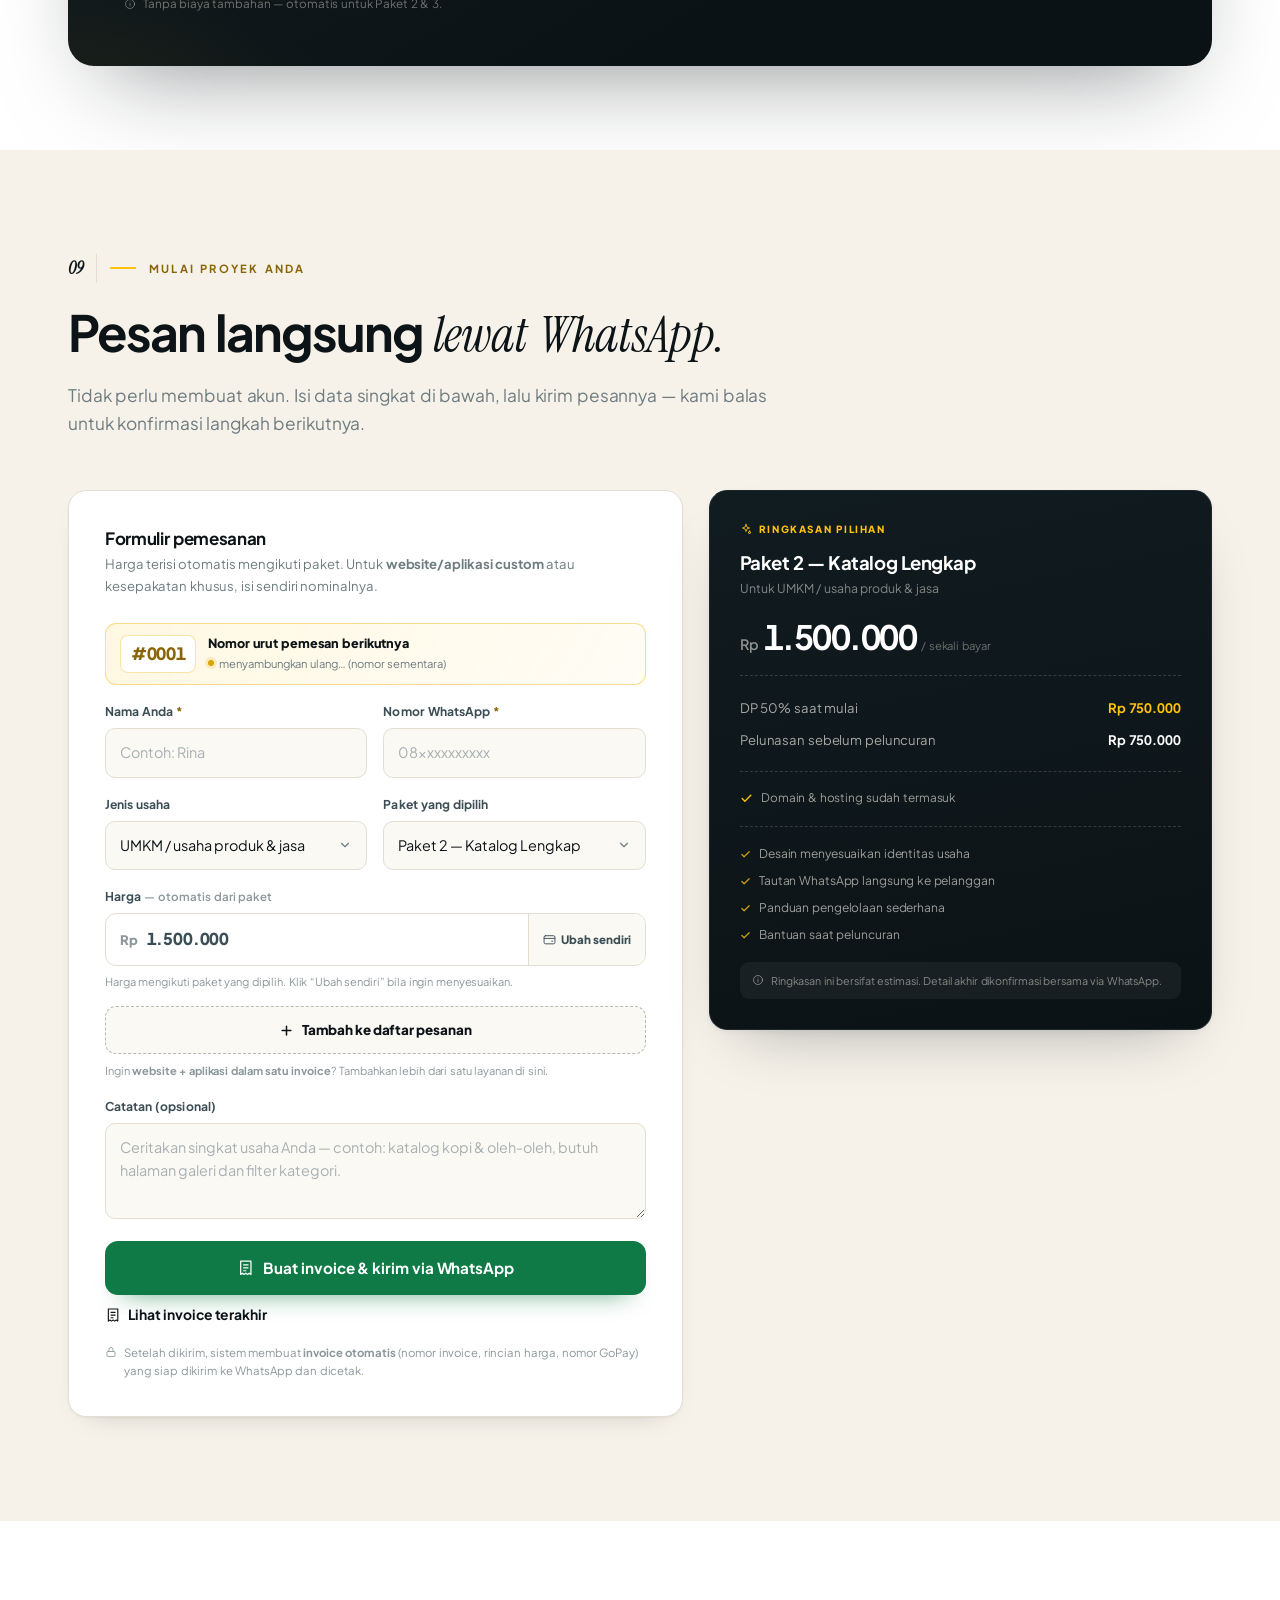
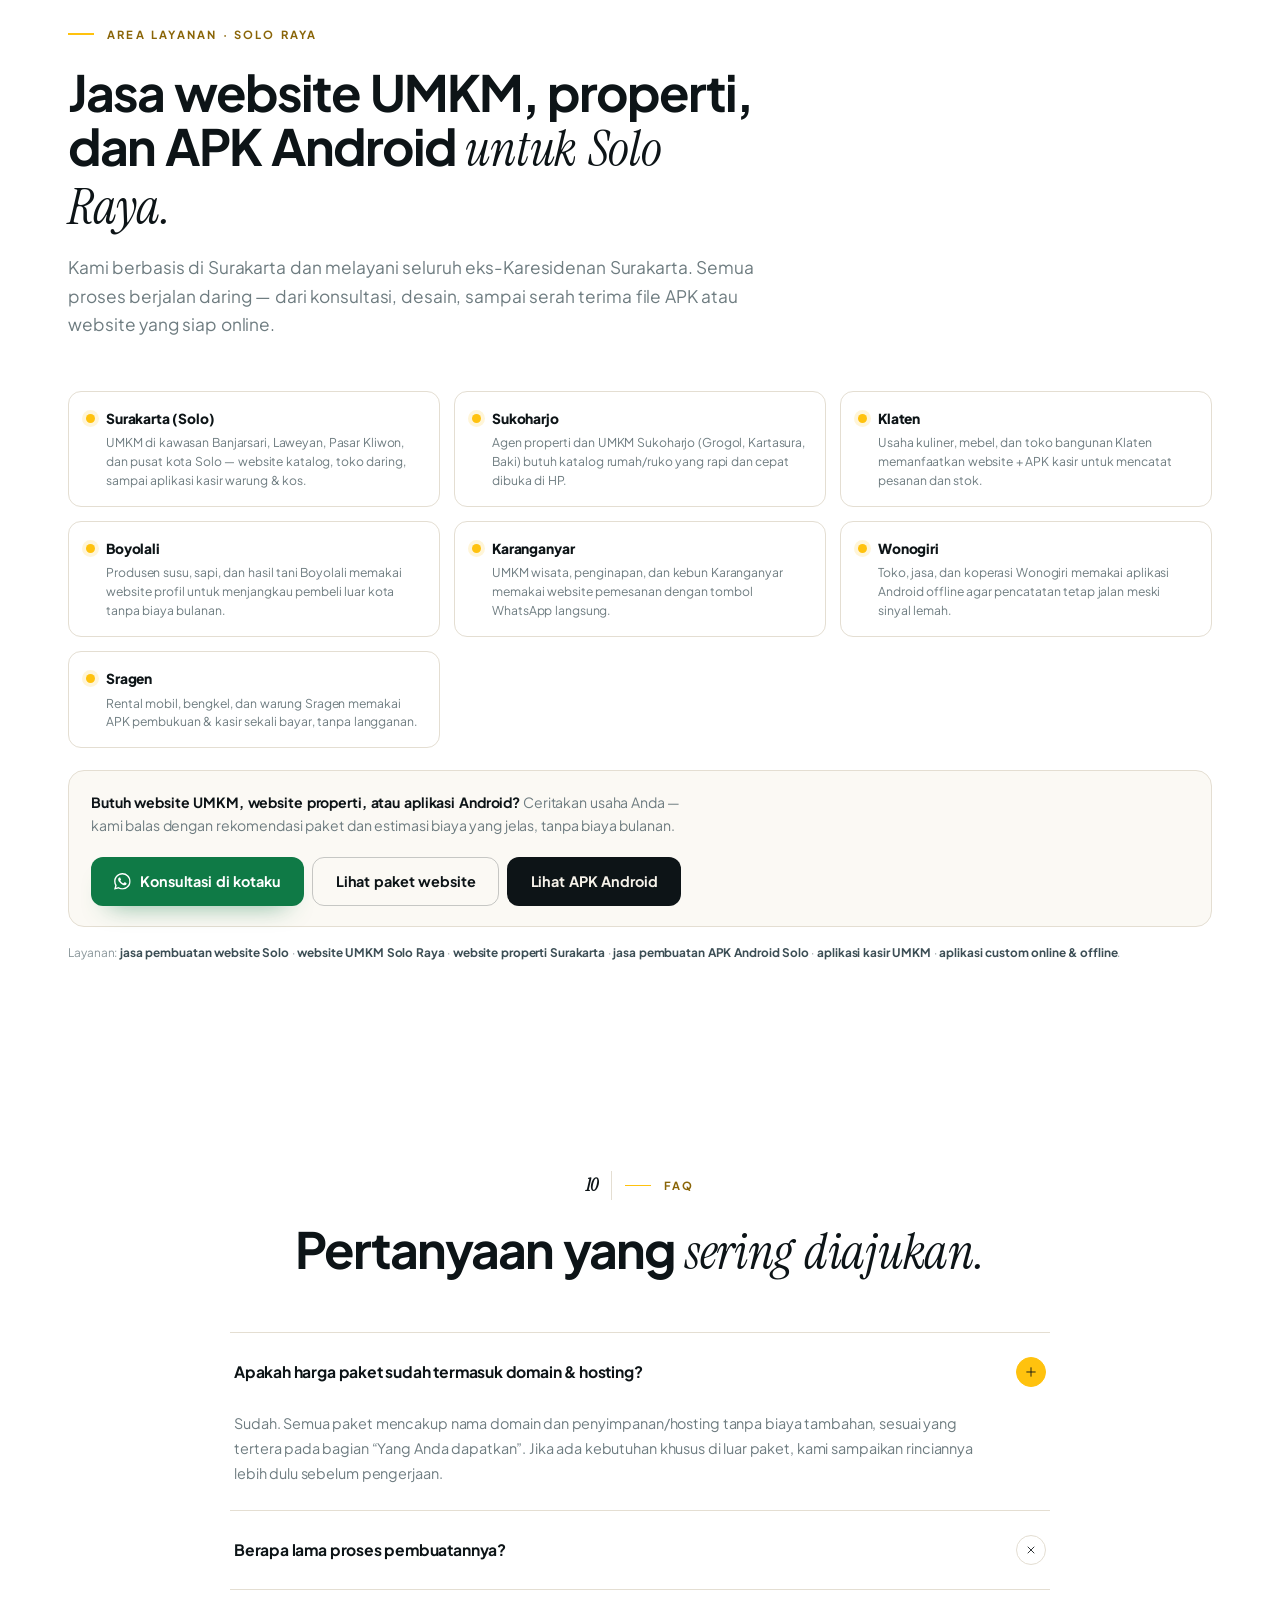
==== commit 2dd7a295: "Add files via upload" ====
--- a/index.html
+++ b/index.html
@@ -3,59 +3,170 @@
 <head>
 <meta charset="UTF-8">
 <meta name="viewport" content="width=device-width, initial-scale=1">
-<title>Suport System — Website UMKM & Properti + Aplikasi I-KOS, POS Rentcar, Dokter Gigi · Surakarta</title>
-<meta name="description" content="Jasa pembuatan website untuk UMKM & pemasaran properti di Surakarta, plus aplikasi siap pakai: I-KOS, POS Rentcar, POS Dokter Gigi. Beli selamanya — tanpa biaya bulanan atau tahunan. Website siap online 3–14 hari kerja.">
-<meta name="theme-color" content="#0B1215">
+
+<title>Jasa Pembuatan Website UMKM &amp; Properti Solo Raya + APK Android — Suport System</title>
+<meta name="description" content="Jasa pembuatan website UMKM, agen properti, dan aplikasi Android (APK) untuk Solo Raya — Surakarta, Sukoharjo, Klaten, Boyolali, Karanganyar, Wonogiri, Sragen. Domain &amp; hosting termasuk, siap online 3–14 hari, sekali bayar tanpa biaya bulanan.">
+<meta name="keywords" content="jasa pembuatan website solo, jasa website umkm solo raya, website properti solo, jasa pembuatan apk android solo, aplikasi kasir umkm solo, website surakarta, jasa pembuatan aplikasi android solo raya, website agen properti sukoharjo, apk kasir klaten, web umkm boyolali, jasa website karanganyar, aplikasi android wonogiri, jasa web sragen">
+<meta name="author" content="Suport System">
+<meta name="robots" content="index, follow, max-snippet:-1, max-image-preview:large, max-video-preview:-1">
+<meta name="googlebot" content="index, follow">
+<link rel="canonical" href="https://dewap4682-max.github.io/suport-system/">
+<link rel="alternate" hreflang="id" href="https://dewap4682-max.github.io/suport-system/">
+<link rel="alternate" hreflang="x-default" href="https://dewap4682-max.github.io/suport-system/">
+<link rel="sitemap" type="application/xml" href="sitemap.xml">
+<meta name="theme-color" content="#0D1417">
 <meta name="color-scheme" content="light">
+
+<!-- lokal / geo -->
+<meta name="geo.region" content="ID-JT">
+<meta name="geo.placename" content="Surakarta (Solo), Jawa Tengah">
+<meta name="geo.position" content="-7.5755;110.8243">
+<meta name="ICBM" content="-7.5755, 110.8243">
+
 <link rel="icon" href="assets/img/favicon.png" sizes="any">
 <link rel="apple-touch-icon" href="assets/img/apple-touch-icon.png">
+<link rel="manifest" href="manifest.webmanifest">
+<meta name="application-name" content="Suport System">
+<meta name="apple-mobile-web-app-capable" content="yes">
+<meta name="apple-mobile-web-app-status-bar-style" content="black-translucent">
+<meta name="apple-mobile-web-app-title" content="Suport System">
+<meta name="mobile-web-app-capable" content="yes">
+<link rel="icon" href="assets/img/icon-192.png" sizes="192x192" type="image/png">
+<link rel="icon" href="assets/img/icon-512.png" sizes="512x512" type="image/png">
 <link rel="stylesheet" href="css/styles.css">
 
+<!-- Open Graph (URL absolut agar tampil benar saat dibagikan) -->
 <meta property="og:type" content="website">
 <meta property="og:site_name" content="Suport System">
-<meta property="og:title" content="Suport System — Jasa Pembuatan Website UMKM & Properti Surakarta">
-<meta property="og:description" content="Website profesional untuk UMKM & properti, plus aplikasi siap pakai I-KOS, POS Rentcar, dan POS Dokter Gigi. Beli selamanya — tanpa biaya bulanan/tahunan.">
-<meta property="og:image" content="assets/img/og-image.png">
 <meta property="og:locale" content="id_ID">
+<meta property="og:url" content="https://dewap4682-max.github.io/suport-system/">
+<meta property="og:title" content="Jasa Website UMKM &amp; Properti Solo Raya + APK Android — Suport System">
+<meta property="og:description" content="Website UMKM, pemasaran properti, dan aplikasi Android untuk Solo Raya. Domain &amp; hosting termasuk, sekali bayar, tanpa biaya bulanan.">
+<meta property="og:image" content="https://dewap4682-max.github.io/suport-system/assets/img/og-image.png">
+<meta property="og:image:alt" content="Suport System — jasa pembuatan website UMKM, properti, dan aplikasi Android Solo Raya">
 <meta name="twitter:card" content="summary_large_image">
-<meta name="twitter:title" content="Suport System — Jasa Pembuatan Website UMKM & Properti">
-<meta name="twitter:description" content="Desain sesuai identitas usaha, domain & hosting termasuk, siap online 3–14 hari kerja.">
-<meta name="twitter:image" content="assets/img/og-image.png">
+<meta name="twitter:title" content="Jasa Website UMKM &amp; Properti Solo Raya + APK Android">
+<meta name="twitter:description" content="Website UMKM, agen properti, dan aplikasi Android untuk Surakarta, Sukoharjo, Klaten, Boyolali, Karanganyar, Wonogiri, Sragen.">
+<meta name="twitter:image" content="https://dewap4682-max.github.io/suport-system/assets/img/og-image.png">
 
 <script type="application/ld+json">
 {
   "@context": "https://schema.org",
-  "@type": "ProfessionalService",
-  "name": "Suport System",
-  "image": "assets/img/logo-mark.png",
-  "logo": "assets/img/logo-mark.png",
-  "description": "Jasa pembuatan website untuk UMKM dan pemasaran properti di Surakarta dan sekitarnya.",
-  "telephone": "+62-813-9239-9300",
-  "priceRange": "Rp1.000.000–Rp2.500.000",
-  "areaServed": "Surakarta dan sekitarnya",
-  "address": {
-    "@type": "PostalAddress",
-    "addressLocality": "Surakarta",
-    "addressRegion": "Jawa Tengah",
-    "addressCountry": "ID"
-  },
-  "paymentAccepted": "Transfer Bank, GoPay",
-  "makesOffer": [
-    {"@type": "Offer", "name": "Paket 1 — Profil Bisnis / Daftar Properti Dasar", "price": "1000000", "priceCurrency": "IDR"},
-    {"@type": "Offer", "name": "Paket 2 — Katalog Lengkap / Daftar Properti Menengah", "price": "1500000", "priceCurrency": "IDR"},
-    {"@type": "Offer", "name": "Paket 3 — Toko Daring / Portal Properti Lengkap", "price": "2500000", "priceCurrency": "IDR"},
-    {"@type": "Offer", "name": "APK I-KOS — Pengelolaan Kos (beli selamanya)", "price": "2500000", "priceCurrency": "IDR"},
-    {"@type": "Offer", "name": "APK POS Rentcar — Rental Mobil (beli selamanya)", "price": "2500000", "priceCurrency": "IDR"},
-    {"@type": "Offer", "name": "APK POS Dokter Gigi (beli selamanya)", "price": "4500000", "priceCurrency": "IDR"}
-  ],
-  "openingHoursSpecification": {"@type": "OpeningHoursSpecification", "dayOfWeek": ["Monday","Tuesday","Wednesday","Thursday","Friday","Saturday"], "opens": "08:00", "closes": "20:00"}
+  "@graph": [
+    {
+      "@type": ["LocalBusiness", "ProfessionalService"],
+      "@id": "https://dewap4682-max.github.io/suport-system/#business",
+      "name": "Suport System",
+      "alternateName": "Suport System Surakarta",
+      "url": "https://dewap4682-max.github.io/suport-system/",
+      "image": "https://dewap4682-max.github.io/suport-system/assets/img/og-image.png",
+      "logo": "https://dewap4682-max.github.io/suport-system/assets/img/logo-mark.png",
+      "description": "Jasa pembuatan website UMKM dan pemasaran properti serta aplikasi Android (APK) untuk Solo Raya: Surakarta, Sukoharjo, Klaten, Boyolali, Karanganyar, Wonogiri, dan Sragen. Domain dan hosting termasuk, sekali bayar tanpa biaya bulanan.",
+      "telephone": "+62-813-9239-9300",
+      "priceRange": "Rp1.000.000–Rp4.500.000",
+      "currenciesAccepted": "IDR",
+      "paymentAccepted": "Transfer Bank, GoPay, Tunai",
+      "address": {
+        "@type": "PostalAddress",
+        "addressLocality": "Surakarta",
+        "addressRegion": "Jawa Tengah",
+        "addressCountry": "ID"
+      },
+      "geo": {"@type": "GeoCoordinates", "latitude": -7.5755, "longitude": 110.8243},
+      "areaServed": [
+        {"@type": "City", "name": "Surakarta (Solo)"},
+        {"@type": "City", "name": "Sukoharjo"},
+        {"@type": "City", "name": "Klaten"},
+        {"@type": "City", "name": "Boyolali"},
+        {"@type": "City", "name": "Karanganyar"},
+        {"@type": "City", "name": "Wonogiri"},
+        {"@type": "City", "name": "Sragen"}
+      ],
+      "openingHoursSpecification": {
+        "@type": "OpeningHoursSpecification",
+        "dayOfWeek": ["Monday","Tuesday","Wednesday","Thursday","Friday","Saturday"],
+        "opens": "08:00",
+        "closes": "20:00"
+      },
+      "hasOfferCatalog": {
+        "@type": "OfferCatalog",
+        "name": "Layanan Suport System",
+        "itemListElement": [
+          {"@type": "Offer", "itemOffered": {"@type": "Service", "name": "Website Profil Bisnis UMKM", "areaServed": "Solo Raya"}, "price": "1000000", "priceCurrency": "IDR"},
+          {"@type": "Offer", "itemOffered": {"@type": "Service", "name": "Website Katalog Lengkap UMKM", "areaServed": "Solo Raya"}, "price": "1500000", "priceCurrency": "IDR"},
+          {"@type": "Offer", "itemOffered": {"@type": "Service", "name": "Website Toko Daring UMKM", "areaServed": "Solo Raya"}, "price": "2500000", "priceCurrency": "IDR"},
+          {"@type": "Offer", "itemOffered": {"@type": "Service", "name": "Website Pemasaran Properti / Agen Properti", "areaServed": "Solo Raya"}, "price": "1000000", "priceCurrency": "IDR"},
+          {"@type": "Offer", "itemOffered": {"@type": "Service", "name": "APK I-KOS — Pengelolaan Kos"}, "price": "2500000", "priceCurrency": "IDR"},
+          {"@type": "Offer", "itemOffered": {"@type": "Service", "name": "APK POS Rentcar — Rental Mobil"}, "price": "2500000", "priceCurrency": "IDR"},
+          {"@type": "Offer", "itemOffered": {"@type": "Service", "name": "APK POS Dokter Gigi"}, "price": "4500000", "priceCurrency": "IDR"},
+          {"@type": "Offer", "itemOffered": {"@type": "Service", "name": "APK Jimpitan Ronda"}, "price": "1000000", "priceCurrency": "IDR"},
+          {"@type": "Offer", "itemOffered": {"@type": "Service", "name": "APK POS UMKM — Kasir Warung"}, "price": "1000000", "priceCurrency": "IDR"},
+          {"@type": "Offer", "itemOffered": {"@type": "Service", "name": "Pembuatan Aplikasi Android Custom (online/offline)"}}
+        ]
+      }
+    },
+    {
+      "@type": "WebSite",
+      "@id": "https://dewap4682-max.github.io/suport-system/#website",
+      "url": "https://dewap4682-max.github.io/suport-system/",
+      "name": "Suport System",
+      "inLanguage": "id-ID",
+      "publisher": {"@id": "https://dewap4682-max.github.io/suport-system/#business"}
+    },
+    {
+      "@type": "Service",
+      "name": "Jasa Pembuatan Website UMKM Solo Raya",
+      "serviceType": "Pembuatan website UMKM",
+      "provider": {"@id": "https://dewap4682-max.github.io/suport-system/#business"},
+      "areaServed": ["Surakarta","Sukoharjo","Klaten","Boyolali","Karanganyar","Wonogiri","Sragen"],
+      "description": "Website katalog produk, profil bisnis, dan toko daring untuk UMKM di Solo Raya. Sudah termasuk domain, hosting, tombol WhatsApp, dan panduan pengelolaan.",
+      "offers": {"@type": "Offer", "price": "1000000", "priceCurrency": "IDR", "availability": "https://schema.org/InStock"}
+    },
+    {
+      "@type": "Service",
+      "name": "Jasa Pembuatan Website Pemasaran Properti Solo Raya",
+      "serviceType": "Website pemasaran properti",
+      "provider": {"@id": "https://dewap4682-max.github.io/suport-system/#business"},
+      "areaServed": ["Surakarta","Sukoharjo","Klaten","Boyolali","Karanganyar","Wonogiri","Sragen"],
+      "description": "Website agen properti dengan daftar rumah, ruko, dan tanah di Solo Raya, lengkap dengan pencarian, filter, dan tautan WhatsApp langsung.",
+      "offers": {"@type": "Offer", "price": "1000000", "priceCurrency": "IDR", "availability": "https://schema.org/InStock"}
+    },
+    {
+      "@type": "Service",
+      "name": "Jasa Pembuatan APK Android Custom Solo Raya",
+      "serviceType": "Pengembangan aplikasi Android",
+      "provider": {"@id": "https://dewap4682-max.github.io/suport-system/#business"},
+      "areaServed": ["Surakarta","Sukoharjo","Klaten","Boyolali","Karanganyar","Wonogiri","Sragen"],
+      "description": "Pembuatan aplikasi Android (APK) untuk kasir, pembukuan, rental, kos, klinik, dan usaha lain di Solo Raya. Bisa dipakai online maupun offline, file APK siap dipasang di HP.",
+      "offers": {"@type": "Offer", "price": "1000000", "priceCurrency": "IDR", "availability": "https://schema.org/InStock"}
+    },
+    {
+      "@type": "FAQPage",
+      "mainEntity": [
+        {"@type": "Question", "name": "Apakah harga paket sudah termasuk domain dan hosting?", "acceptedAnswer": {"@type": "Answer", "text": "Ya. Semua paket website sudah mencakup nama domain dan hosting tanpa biaya tambahan. Bila ada kebutuhan khusus di luar paket, rinciannya disampaikan lebih dulu sebelum pengerjaan."}},
+        {"@type": "Question", "name": "Berapa lama proses pembuatan website atau aplikasi?", "acceptedAnswer": {"@type": "Answer", "text": "Website dikerjakan 3–14 hari kerja tergantung paket. Aplikasi Android siap pakai bisa dipasang lebih cepat, sedangkan aplikasi custom menyesuaikan lingkup pekerjaan."}},
+        {"@type": "Question", "name": "Bagaimana cara pembayaran dan apakah bisa GoPay?", "acceptedAnswer": {"@type": "Answer", "text": "Pembayaran DP 50% saat mulai dan pelunasan 50% sebelum serah terima. Bisa melalui GoPay 0813-9239-9300 atau transfer bank. Invoice dibuat otomatis oleh sistem."}},
+        {"@type": "Question", "name": "Apakah ada biaya bulanan atau tahunan?", "acceptedAnswer": {"@type": "Answer", "text": "Tidak ada. Website maupun aplikasi dibeli sekali bayar dan menjadi milik Anda — tanpa biaya bulanan, tahunan, atau potongan tersembunyi."}},
+        {"@type": "Question", "name": "Saya di luar Surakarta, apakah tetap bisa pesan?", "acceptedAnswer": {"@type": "Answer", "text": "Bisa. Layanan mencakup seluruh Solo Raya dan sekitarnya: Sukoharjo, Klaten, Boyolali, Karanganyar, Wonogiri, dan Sragen. Seluruh proses berjalan daring lewat WhatsApp dan email."}}
+      ]
+    },
+    {
+      "@type": "BreadcrumbList",
+      "itemListElement": [
+        {"@type": "ListItem", "position": 1, "name": "Beranda", "item": "https://dewap4682-max.github.io/suport-system/"},
+        {"@type": "ListItem", "position": 2, "name": "Website UMKM & Properti", "item": "https://dewap4682-max.github.io/suport-system/#paket"},
+        {"@type": "ListItem", "position": 3, "name": "Aplikasi Android", "item": "https://dewap4682-max.github.io/suport-system/#aplikasi"},
+        {"@type": "ListItem", "position": 4, "name": "Galeri & Portofolio", "item": "https://dewap4682-max.github.io/suport-system/#galeri"},
+        {"@type": "ListItem", "position": 5, "name": "Area Layanan Solo Raya", "item": "https://dewap4682-max.github.io/suport-system/#area"}
+      ]
+    }
+  ]
 }
 </script>
 <style>
 /* critical fallback so first paint never shows unstyled content */
 html{background:#FBF9F4}
 </style>
-</head>
 <body>
 
 <div class="progress" id="scrollProgress" aria-hidden="true"></div>
@@ -82,6 +193,9 @@
   <symbol id="i-chevron" viewBox="0 0 24 24"><path d="m6 9 6 6 6-6"/></symbol>
   <symbol id="i-menu" viewBox="0 0 24 24"><path d="M3 6h18M3 12h18M3 18h18"/></symbol>
   <symbol id="i-close" viewBox="0 0 24 24"><path d="M18 6 6 18M6 6l12 12"/></symbol>
+  <symbol id="i-download" viewBox="0 0 24 24"><path d="M12 3v12"/><path d="m7 11 5 5 5-5"/><path d="M4 20h16"/></symbol>
+  <symbol id="i-bolt" viewBox="0 0 24 24"><path d="M13 2 4.5 13.5H11l-1 8.5 8.5-11.5H12l1-8.5Z"/></symbol>
+  <symbol id="i-grid" viewBox="0 0 24 24"><rect x="3" y="3" width="7" height="7" rx="1.6"/><rect x="14" y="3" width="7" height="7" rx="1.6"/><rect x="3" y="14" width="7" height="7" rx="1.6"/><rect x="14" y="14" width="7" height="7" rx="1.6"/></symbol>
   <symbol id="i-clock" viewBox="0 0 24 24"><circle cx="12" cy="12" r="9"/><path d="M12 7v5l3 2"/></symbol>
   <symbol id="i-wallet" viewBox="0 0 24 24"><rect x="2" y="5" width="20" height="15" rx="2.5"/><path d="M2 10h20M16 15h2"/></symbol>
   <symbol id="i-phone" viewBox="0 0 24 24"><rect x="6" y="2" width="12" height="20" rx="2.5"/><path d="M11 18.5h2"/></symbol>
@@ -123,6 +237,7 @@
       <a href="#aplikasi">Aplikasi</a>
       <a href="#galeri">Galeri</a>
       <a href="#tim">Tim</a>
+      <a href="#area">Area</a>
       <a href="#proses">Proses</a>
       <a href="#pembayaran">Pembayaran</a>
       <a href="#faq">FAQ</a>
@@ -145,6 +260,7 @@
   <a class="mm" href="#aplikasi">Aplikasi siap pakai <svg class="ic" aria-hidden="true"><use href="#i-arrow"/></svg></a>
   <a class="mm" href="#galeri">Galeri aplikasi <svg class="ic" aria-hidden="true"><use href="#i-arrow"/></svg></a>
   <a class="mm" href="#tim">Tim &amp; dukungan <svg class="ic" aria-hidden="true"><use href="#i-arrow"/></svg></a>
+  <a class="mm" href="#area">Area Solo Raya <svg class="ic" aria-hidden="true"><use href="#i-arrow"/></svg></a>
   <a class="mm" href="#termasuk">Yang Anda dapatkan <svg class="ic" aria-hidden="true"><use href="#i-arrow"/></svg></a>
   <a class="mm" href="#proses">Cara kerja <svg class="ic" aria-hidden="true"><use href="#i-arrow"/></svg></a>
   <a class="mm" href="#pembayaran">Pembayaran <svg class="ic" aria-hidden="true"><use href="#i-arrow"/></svg></a>
@@ -162,7 +278,7 @@
     <div class="hero-copy">
       <p class="eyebrow"><span class="idx">01</span><span class="dash" aria-hidden="true"></span> Jasa pembuatan website · Surakarta</p>
       <h1>Website yang membuat bisnis Anda <span class="serif mark-underline">terlihat serius.</span></h1>
-      <p class="hero-lead">Untuk <strong>UMKM</strong> dan <strong>pemasaran properti</strong> — desain menyesuaikan identitas usaha, domain &amp; hosting sudah termasuk, siap online dalam 3–14 hari kerja.</p>
+      <p class="hero-lead">Untuk <strong>UMKM</strong>, <strong>agen properti</strong>, dan pelaku usaha di <strong>Solo Raya</strong> — website menyesuaikan identitas usaha, domain &amp; hosting sudah termasuk, siap online dalam 3–14 hari kerja. Butuh aplikasi? Tersedia <strong>APK Android</strong> siap pakai maupun custom.</p>
       <div class="hero-actions">
         <a class="btn btn--gold btn--lg" href="#pesan">Mulai proyek Anda <svg class="ic" aria-hidden="true"><use href="#i-arrow"/></svg></a>
         <a class="btn btn--outline btn--lg" href="#paket">Lihat paket &amp; harga</a>
@@ -404,7 +520,7 @@
     <div class="section-head section-head--row reveal">
       <div class="section-head" style="margin-bottom:0">
         <p class="eyebrow"><span class="idx">03</span><span class="dash" aria-hidden="true"></span> Paket &amp; harga</p>
-        <h2>Pilih sesuai kebutuhan <span class="serif">usaha Anda.</span></h2>
+        <h2>Paket website UMKM &amp; properti <span class="serif">untuk Solo Raya.</span></h2>
         <p class="lede">Harga transparan, sekali bayar. Domain &amp; hosting sudah termasuk — tanpa biaya tambahan.</p>
       </div>
       <div class="seg" role="group" aria-label="Tampilkan paket untuk">
@@ -533,7 +649,7 @@
     <div class="section-head section-head--row reveal">
       <div class="section-head" style="margin-bottom:0">
         <p class="eyebrow"><span class="idx">04</span><span class="dash" aria-hidden="true"></span> Aplikasi siap pakai</p>
-        <h2>Butuh sistem, bukan sekadar <span class="serif">website?</span></h2>
+        <h2>Aplikasi Android (APK) <span class="serif">siap pakai.</span></h2>
         <p class="lede">Lima aplikasi siap pakai untuk usaha sehari-hari, plus aplikasi custom sesuai kebutuhan Anda. <strong>Beli sekali, pakai selamanya</strong> — tanpa biaya bulanan atau tahunan, tanpa potongan per transaksi.</p>
       </div>
       <a class="btn btn--outline" href="https://wa.me/6281392399300?text=Halo%20Suport%20System%2C%20saya%20ingin%20bertanya%20tentang%20aplikasi%20siap%20pakai%20(I-KOS%20%2F%20POS%20Rentcar%20%2F%20POS%20Dokter%20Gigi)." target="_blank" rel="noopener">Tanya lewat WhatsApp <svg class="ic" aria-hidden="true"><use href="#i-arrow"/></svg></a>
@@ -688,6 +804,33 @@
       <p>Butuh fitur tambahan atau penyesuaian alur kerja? Bisa didiskusikan sebelum pengerjaan.</p>
       <a href="#pesan">Pilih aplikasi &amp; mulai proyek <svg class="ic" aria-hidden="true"><use href="#i-arrow"/></svg></a>
     </div>
+
+    <!-- Notaku POS — aplikasi kasir yang bisa langsung dicoba & dipasang -->
+    <aside class="notaku-band reveal" aria-labelledby="notakuJudul">
+      <div class="notaku-band__teks">
+        <span class="notaku-band__label">
+          <svg class="ic" aria-hidden="true"><use href="#i-bolt"/></svg> Bisa dicoba sekarang
+        </span>
+        <h3 id="notakuJudul">Notaku POS — <span>9 edisi kasir</span> siap pakai</h3>
+        <p>Sembako, listrik, ATK, bangunan, warmindo, mukena, barbershop, salon &amp; spa,
+          sampai kas &amp; iuran PKK. Buka dari browser, pasang ke layar utama,
+          lalu pakai tanpa sinyal. <b>Demo 30 hari</b>, data tersimpan di perangkat Anda.</p>
+        <div class="notaku-band__aksi">
+          <a class="btn btn--ink" href="notaku/" target="_blank" rel="noopener">
+            <svg class="ic" aria-hidden="true"><use href="#i-grid"/></svg> Buka &amp; pasang Notaku
+          </a>
+          <a class="btn btn--outline" href="notaku/Panduan-Notaku-POS.pdf" target="_blank" rel="noopener">
+            <svg class="ic" aria-hidden="true"><use href="#i-book"/></svg> Panduan (PDF)
+          </a>
+        </div>
+      </div>
+      <div class="notaku-band__kartu" aria-hidden="true">
+        <div class="notaku-chip"><b>SB</b><span>Sembako</span></div>
+        <div class="notaku-chip"><b>WM</b><span>Warmindo</span></div>
+        <div class="notaku-chip"><b>BB</b><span>Barbershop</span></div>
+        <div class="notaku-chip"><b>PKK</b><span>Kas warga</span></div>
+      </div>
+    </aside>
   </div>
 </section>
 
@@ -770,7 +913,7 @@
             <li><svg class="ic" aria-hidden="true"><use href="#i-check"/></svg> Laporan JPG siap dibagikan ke WhatsApp</li>
             <li><svg class="ic" aria-hidden="true"><use href="#i-check"/></svg> Absensi &amp; gaji karyawan otomatis</li>
           </ul>
-          <div class="gal-price"><span>Rp</span><b>2.500.000</b><em>sekali bayar · tanpa bulanan</em></div>
+          <div class="gal-price"><span>Rp</span><b>1.000.000</b><em>sekali bayar · tanpa bulanan</em></div>
           <div class="gal-cta">
             <button class="btn btn--gold btn--sm" type="button" data-pkg="pu">Pesan sekarang <svg class="ic" aria-hidden="true"><use href="#i-arrow"/></svg></button>
             <a class="btn btn--outline btn--sm" href="https://wa.me/6281392399300?text=Halo%20Suport%20System%2C%20saya%20mau%20pesan%20POS%20UMKM%20(APK%20kasir%20warung%20Rp%201.000.000).%20Bisa%20minta%20demo%3F" target="_blank" rel="noopener"><svg class="ic fill" aria-hidden="true"><use href="#i-wa"/></svg> Tanya dulu</a>
@@ -1215,6 +1358,59 @@
   </div>
 </section>
 
+<!-- ============ AREA LAYANAN ============ -->
+<section class="section section--white" id="area" aria-labelledby="areaTitle">
+  <div class="container">
+    <div class="section-head reveal">
+      <p class="eyebrow"><span class="dash" aria-hidden="true"></span> Area layanan · Solo Raya</p>
+      <h2 id="areaTitle">Jasa website UMKM, properti, dan APK Android <span class="serif">untuk Solo Raya.</span></h2>
+      <p class="lede">Kami berbasis di Surakarta dan melayani seluruh eks-Karesidenan Surakarta. Semua proses berjalan daring — dari konsultasi, desain, sampai serah terima file APK atau website yang siap online.</p>
+    </div>
+
+    <ul class="area-grid reveal">
+        <li class="area-card">
+          <span class="area-dot" aria-hidden="true"></span>
+          <div><b>Surakarta (Solo)</b><span>UMKM di kawasan Banjarsari, Laweyan, Pasar Kliwon, dan pusat kota Solo — website katalog, toko daring, sampai aplikasi kasir warung &amp; kos.</span></div>
+        </li>
+        <li class="area-card">
+          <span class="area-dot" aria-hidden="true"></span>
+          <div><b>Sukoharjo</b><span>Agen properti dan UMKM Sukoharjo (Grogol, Kartasura, Baki) butuh katalog rumah/ruko yang rapi dan cepat dibuka di HP.</span></div>
+        </li>
+        <li class="area-card">
+          <span class="area-dot" aria-hidden="true"></span>
+          <div><b>Klaten</b><span>Usaha kuliner, mebel, dan toko bangunan Klaten memanfaatkan website + APK kasir untuk mencatat pesanan dan stok.</span></div>
+        </li>
+        <li class="area-card">
+          <span class="area-dot" aria-hidden="true"></span>
+          <div><b>Boyolali</b><span>Produsen susu, sapi, dan hasil tani Boyolali memakai website profil untuk menjangkau pembeli luar kota tanpa biaya bulanan.</span></div>
+        </li>
+        <li class="area-card">
+          <span class="area-dot" aria-hidden="true"></span>
+          <div><b>Karanganyar</b><span>UMKM wisata, penginapan, dan kebun Karanganyar memakai website pemesanan dengan tombol WhatsApp langsung.</span></div>
+        </li>
+        <li class="area-card">
+          <span class="area-dot" aria-hidden="true"></span>
+          <div><b>Wonogiri</b><span>Toko, jasa, dan koperasi Wonogiri memakai aplikasi Android offline agar pencatatan tetap jalan meski sinyal lemah.</span></div>
+        </li>
+        <li class="area-card">
+          <span class="area-dot" aria-hidden="true"></span>
+          <div><b>Sragen</b><span>Rental mobil, bengkel, dan warung Sragen memakai APK pembukuan &amp; kasir sekali bayar, tanpa langganan.</span></div>
+        </li>
+    </ul>
+
+    <div class="area-cta reveal">
+      <p><b>Butuh website UMKM, website properti, atau aplikasi Android?</b> Ceritakan usaha Anda — kami balas dengan rekomendasi paket dan estimasi biaya yang jelas, tanpa biaya bulanan.</p>
+      <div class="area-actions">
+        <a class="btn btn--wa" href="https://wa.me/6281392399300?text=Halo%20Suport%20System%2C%20saya%20di%20%5Bkota%5D%20dan%20ingin%20konsultasi%20jasa%20website%20UMKM%20atau%20aplikasi%20Android." target="_blank" rel="noopener"><svg class="ic fill" aria-hidden="true"><use href="#i-wa"/></svg> Konsultasi di kotaku</a>
+        <a class="btn btn--outline" href="#paket">Lihat paket website</a>
+        <a class="btn btn--ink" href="#aplikasi">Lihat APK Android</a>
+      </div>
+    </div>
+
+    <p class="area-note reveal">Layanan: <b>jasa pembuatan website Solo</b> · <b>website UMKM Solo Raya</b> · <b>website properti Surakarta</b> · <b>jasa pembuatan APK Android Solo</b> · <b>aplikasi kasir UMKM</b> · <b>aplikasi custom online &amp; offline</b>.</p>
+  </div>
+</section>
+
 <!-- ============ FAQ ============ -->
 <section class="section section--white" id="faq">
   <div class="container">
@@ -1266,6 +1462,10 @@
         <p class="tag">Website untuk UMKM dan pemasaran properti — dirancang sesuai identitas usaha, lengkap dengan domain &amp; hosting.</p>
         <span class="footer-area"><svg class="ic" aria-hidden="true"><use href="#i-pin"/></svg> Surakarta &amp; sekitarnya</span>
         <div class="footer-cta">
+          <a class="btn btn--ghost" href="notaku/">Buka Notaku POS</a>
+          <button class="btn btn--outline" type="button" data-pwa-open>
+            <svg class="ic" aria-hidden="true"><use href="#i-download"/></svg> Pasang aplikasi
+          </button>
           <a class="btn btn--gold" href="https://wa.me/6281392399300?text=Halo%20Suport%20System%2C%20saya%20ingin%20konsultasi%20pembuatan%20website%20untuk%20usaha%20saya." target="_blank" rel="noopener">
             <svg class="ic fill" aria-hidden="true"><use href="#i-wa"/></svg> Konsultasi gratis
           </a>
@@ -1280,6 +1480,7 @@
           <li><a href="#aplikasi">Aplikasi siap pakai</a></li>
           <li><a href="#galeri">Galeri aplikasi &amp; karya</a></li>
           <li><a href="#tim">Tim &amp; dukungan</a></li>
+          <li><a href="#area">Area layanan Solo Raya</a></li>
           <li><a href="#termasuk">Yang Anda dapatkan</a></li>
           <li><a href="#proses">Cara kerja</a></li>
           <li><a href="#pembayaran">Pembayaran</a></li>
@@ -1318,6 +1519,10 @@
 </div>
 
 <div class="fab-stack" aria-label="Hubungi kami">
+  <button class="fab fab--pwa" type="button" id="btnPasang" aria-label="Pasang website sebagai aplikasi">
+    <svg class="ic" aria-hidden="true"><use href="#i-download"/></svg>
+    <span class="fab-tip">Pasang aplikasi</span>
+  </button>
   <a class="fab fab--tg" href="https://t.me/+6287835369249" target="_blank" rel="noopener" aria-label="Chat Telegram">
     <svg class="ic fill" aria-hidden="true"><use href="#i-tg"/></svg>
     <span class="fab-tip">Telegram</span>
@@ -1334,6 +1539,28 @@
   </a>
 </div>
 
+<!-- panel "pasang aplikasi" -->
+<div class="pwa-sheet" id="pwaSheet" hidden>
+  <div class="pwa-sheet__bg" data-pwa-close></div>
+  <div class="pwa-sheet__card" role="dialog" aria-modal="true" aria-labelledby="pwaJudul">
+    <button class="pwa-sheet__x" type="button" data-pwa-close aria-label="Tutup">
+      <svg class="ic" aria-hidden="true"><use href="#i-close"/></svg>
+    </button>
+    <div class="pwa-sheet__mark" aria-hidden="true">
+      <img src="assets/img/icon-192.png" alt="" width="64" height="64">
+    </div>
+    <h2 id="pwaJudul">Pasang di layar utama</h2>
+    <p class="pwa-sheet__lead">Buka Suport System seperti aplikasi — ikon sendiri, layar penuh,
+      dan tetap bisa dibuka saat sinyal lemah.</p>
+    <ol class="pwa-sheet__steps" id="pwaSteps"></ol>
+    <div class="pwa-sheet__note" id="pwaNote" hidden></div>
+    <button class="btn btn--gold pwa-sheet__go" type="button" id="pwaInstall" hidden>
+      <svg class="ic" aria-hidden="true"><use href="#i-download"/></svg> Pasang sekarang
+    </button>
+    <button class="btn btn--outline pwa-sheet__skip" type="button" data-pwa-close>Nanti saja</button>
+  </div>
+</div>
+
 <a class="wa-bubble wa-mobile-bubble" href="https://wa.me/6281392399300?text=Halo%20Suport%20System%2C%20saya%20ingin%20bertanya%20tentang%20jasa%20pembuatan%20website%20atau%20aplikasi." target="_blank" rel="noopener" aria-label="Hubungi kami sekarang via WhatsApp">
   <span class="wa-bubble__dot" aria-hidden="true"></span>
   <span class="wa-bubble__txt">Hubungi sekarang<span class="wa-bubble__sub">dibalas langsung</span></span>
--- a/css/styles.css
+++ b/css/styles.css
@@ -1903,3 +1903,207 @@
     z-index:95;animation:bubblePulse 2.4s ease-in-out infinite;
   }
 }
+
+/* ============================================================
+   30. AREA LAYANAN SOLO RAYA (SEO lokal)
+   ============================================================ */
+.area-grid{
+  display:grid;grid-template-columns:repeat(3,minmax(0,1fr));gap:14px;
+  margin:26px 0 22px;padding:0;list-style:none;
+}
+.area-card{
+  display:flex;gap:11px;align-items:flex-start;padding:16px 17px;
+  background:var(--white);border:1px solid #E4DED2;border-radius:13px;
+  transition:border-color .2s,box-shadow .2s,transform .2s;
+}
+.area-card:hover{border-color:rgba(240,177,0,.5);box-shadow:0 22px 44px -34px rgba(13,20,23,.5);transform:translateY(-2px)}
+.area-dot{
+  flex:none;width:9px;height:9px;border-radius:50%;margin-top:6px;
+  background:var(--gold);box-shadow:0 0 0 4px rgba(255,194,14,.16);
+}
+.area-card div{display:flex;flex-direction:column;gap:3px;min-width:0}
+.area-card b{font-size:.86rem;font-weight:800;color:var(--ink);letter-spacing:-.01em}
+.area-card span{font-size:.76rem;line-height:1.55;color:var(--muted)}
+
+.area-cta{
+  display:flex;align-items:center;justify-content:space-between;gap:20px;flex-wrap:wrap;
+  padding:20px 22px;border-radius:16px;background:var(--paper);border:1px solid #E4DED2;
+}
+.area-cta p{margin:0;font-size:.88rem;line-height:1.62;color:var(--muted);max-width:62ch}
+.area-cta p b{color:var(--ink)}
+.area-actions{display:flex;gap:8px;flex-wrap:wrap}
+.area-note{
+  margin:16px 0 0;font-size:.74rem;line-height:1.7;color:var(--muted-2);
+}
+.area-note b{color:var(--ink-soft);font-weight:700}
+@media (max-width:900px){.area-grid{grid-template-columns:1fr 1fr}}
+@media (max-width:600px){
+  .area-grid{grid-template-columns:1fr}
+  .area-actions{width:100%}
+  .area-actions .btn{flex:1 1 100%;justify-content:center}
+}
+
+/* ============================================================
+   §31. PWA — tombol pasang, panel bawah, mode aplikasi
+   ============================================================ */
+
+/* tombol mengambang (urutan: pasang → telegram → invoice → WA) */
+.fab--pwa{
+  background:#FBF9F4;color:var(--ink);border:1px solid var(--line);
+  box-shadow:0 14px 30px -14px rgba(13,20,23,.55);
+}
+.fab--pwa .ic{width:24px;height:24px}
+.fab--pwa:hover{
+  background:var(--gold);border-color:var(--gold);
+  box-shadow:0 18px 38px -12px rgba(255,194,14,.95);
+  animation-play-state:paused;
+}
+/* disembunyikan sebelum status pasang diketahui / setelah terpasang */
+.fab--pwa[hidden]{display:none}
+
+/* tombol di footer */
+.footer-cta .btn--outline{cursor:pointer;font-family:inherit}
+
+/* ---------- panel bawah ---------- */
+.pwa-sheet{position:fixed;inset:0;z-index:200;display:flex;align-items:flex-end;justify-content:center}
+.pwa-sheet[hidden]{display:none}
+.pwa-sheet__bg{
+  position:absolute;inset:0;background:rgba(13,20,23,.58);
+  backdrop-filter:blur(3px);animation:pwa-fade .22s ease both;
+}
+.pwa-sheet__card{
+  position:relative;width:100%;max-width:520px;
+  background:var(--paper);color:var(--ink);
+  border-radius:26px 26px 0 0;
+  padding:30px 26px calc(26px + env(safe-area-inset-bottom));
+  box-shadow:0 -30px 70px -30px rgba(13,20,23,.55);
+  animation:pwa-naik .28s var(--ease) both;
+}
+@keyframes pwa-fade{from{opacity:0}to{opacity:1}}
+@keyframes pwa-naik{from{transform:translateY(26px);opacity:0}to{transform:none;opacity:1}}
+.pwa-sheet__x{
+  position:absolute;top:14px;right:14px;width:40px;height:40px;
+  display:grid;place-items:center;border:0;border-radius:50%;
+  background:rgba(13,20,23,.06);color:var(--ink);cursor:pointer;
+}
+.pwa-sheet__x:hover{background:rgba(13,20,23,.12)}
+.pwa-sheet__mark{width:64px;height:64px;margin-bottom:16px;border-radius:16px;overflow:hidden;box-shadow:var(--shadow-sm)}
+.pwa-sheet__mark img{width:100%;height:100%;display:block}
+.pwa-sheet__card h2{font-size:23px;letter-spacing:-.02em;margin-bottom:8px}
+.pwa-sheet__lead{font-size:14.5px;line-height:1.6;color:var(--muted);margin-bottom:20px}
+.pwa-sheet__steps{list-style:none;display:grid;gap:10px;margin-bottom:18px}
+.pwa-sheet__steps li{
+  display:flex;gap:12px;align-items:flex-start;
+  font-size:14.5px;line-height:1.5;color:var(--ink-soft);
+  background:var(--white);border:1px solid var(--line-soft);
+  border-radius:14px;padding:12px 14px;
+}
+.pwa-sheet__steps .n{
+  flex:none;width:24px;height:24px;border-radius:50%;
+  display:grid;place-items:center;
+  background:var(--gold);color:var(--ink);font-size:12.5px;font-weight:800;
+}
+.pwa-sheet__steps b{color:var(--ink);font-weight:700}
+.pwa-sheet__note{
+  font-size:13px;line-height:1.55;color:var(--gold-deep);
+  background:var(--gold-tint);border:1px solid var(--gold-soft);
+  border-radius:12px;padding:11px 14px;margin-bottom:16px;
+}
+.pwa-sheet__go{width:100%;justify-content:center;margin-bottom:9px}
+.pwa-sheet__skip{width:100%;justify-content:center}
+@media (min-width:560px){
+  .pwa-sheet{align-items:center}
+  .pwa-sheet__card{border-radius:26px;margin:20px}
+}
+
+/* ---------- mode aplikasi terpasang ---------- */
+@media (display-mode:standalone), (display-mode:minimal-ui){
+  .fab--pwa,.footer-cta .btn--outline[data-pwa-open]{display:none !important}
+}
+html[data-pwa="terpasang"] .fab--pwa,
+html[data-pwa="terpasang"] .footer-cta .btn--outline[data-pwa-open]{display:none !important}
+
+/* ponsel: fab-stack hanya menampilkan tombol pasang, di kiri agar tidak
+   bertabrakan dengan gelembung WhatsApp (kanan) dan .m-bar (bawah) */
+@media (max-width:760px){
+  .fab-stack{
+    display:flex;right:auto;left:12px;
+    bottom:calc(84px + env(safe-area-inset-bottom));
+    align-items:flex-start;z-index:96;
+  }
+  .fab-stack .fab--tg,
+  .fab-stack .fab--inv,
+  .fab-stack .fab--wa{display:none}
+  .fab--pwa{width:48px;height:48px}
+  .fab--pwa .fab-tip{display:none}
+}
+
+/* [hidden] kalah oleh .btn{display:inline-flex} — paksa sembunyi */
+.pwa-sheet__go[hidden]{display:none !important}
+
+/* ============================================================
+   §32. NOTAKU POS — pita promo di bagian Aplikasi
+   ============================================================ */
+.notaku-band{
+  display:grid;grid-template-columns:1.55fr 1fr;gap:26px;align-items:center;
+  margin-top:26px;padding:27px 28px;
+  border-radius:var(--radius-lg);
+  background:
+    radial-gradient(120% 140% at 88% 0%, rgba(124,58,237,.30), transparent 58%),
+    linear-gradient(135deg,#1B0F2E 0%,#241138 48%,#150B24 100%);
+  color:#F6F2EA;border:1px solid rgba(167,139,250,.30);
+  box-shadow:0 34px 70px -46px rgba(27,10,45,.85);
+  position:relative;overflow:hidden;
+}
+.notaku-band::after{
+  content:"";position:absolute;right:-70px;bottom:-90px;width:230px;height:230px;
+  border-radius:50%;background:radial-gradient(circle,rgba(251,191,36,.20),transparent 68%);
+  pointer-events:none;
+}
+.notaku-band__label{
+  display:inline-flex;align-items:center;gap:7px;
+  font-size:11px;font-weight:800;letter-spacing:.18em;text-transform:uppercase;
+  color:#FBBF24;margin-bottom:12px;
+}
+.notaku-band__label .ic{width:14px;height:14px}
+.notaku-band h3{
+  font-size:clamp(21px,2.4vw,27px);line-height:1.2;letter-spacing:-.02em;
+  color:#FDF9FF;margin-bottom:9px;
+}
+.notaku-band h3 span{
+  font-family:var(--serif);font-style:italic;font-weight:400;color:#E9D5FF;
+}
+.notaku-band p{
+  font-size:13.8px;line-height:1.62;color:#C4B5D9;max-width:56ch;
+}
+.notaku-band p b{color:#FDF9FF}
+.notaku-band__aksi{display:flex;flex-wrap:wrap;gap:10px;margin-top:18px}
+.notaku-band__aksi .btn--ink{background:#A855F7;color:#fff;border-color:#A855F7}
+.notaku-band__aksi .btn--ink:hover{background:#9333EA;border-color:#9333EA}
+.notaku-band__aksi .btn--outline{background:transparent;color:#E9D5FF;border-color:rgba(167,139,250,.45)}
+.notaku-band__aksi .btn--outline:hover{background:rgba(167,139,250,.12);color:#fff}
+
+.notaku-band__kartu{
+  display:grid;grid-template-columns:1fr 1fr;gap:10px;position:relative;z-index:1;
+}
+.notaku-chip{
+  display:flex;flex-direction:column;gap:6px;
+  padding:13px 14px;border-radius:14px;
+  background:rgba(255,255,255,.055);border:1px solid rgba(167,139,250,.24);
+}
+.notaku-chip b{
+  width:34px;height:34px;border-radius:10px;display:grid;place-items:center;
+  background:#A855F7;color:#fff;font-size:11.5px;font-weight:800;letter-spacing:.4px;
+}
+.notaku-chip span{font-size:12px;color:#C4B5D9;letter-spacing:.2px}
+
+@media (max-width:900px){
+  .notaku-band{grid-template-columns:1fr;gap:20px;padding:23px 20px}
+  .notaku-band__kartu{grid-template-columns:repeat(4,1fr)}
+  .notaku-chip{padding:10px;align-items:center;text-align:center}
+  .notaku-chip span{font-size:10.5px}
+}
+@media (max-width:560px){
+  .notaku-band__kartu{grid-template-columns:1fr 1fr}
+  .notaku-band__aksi .btn{flex:1 1 100%;justify-content:center}
+}
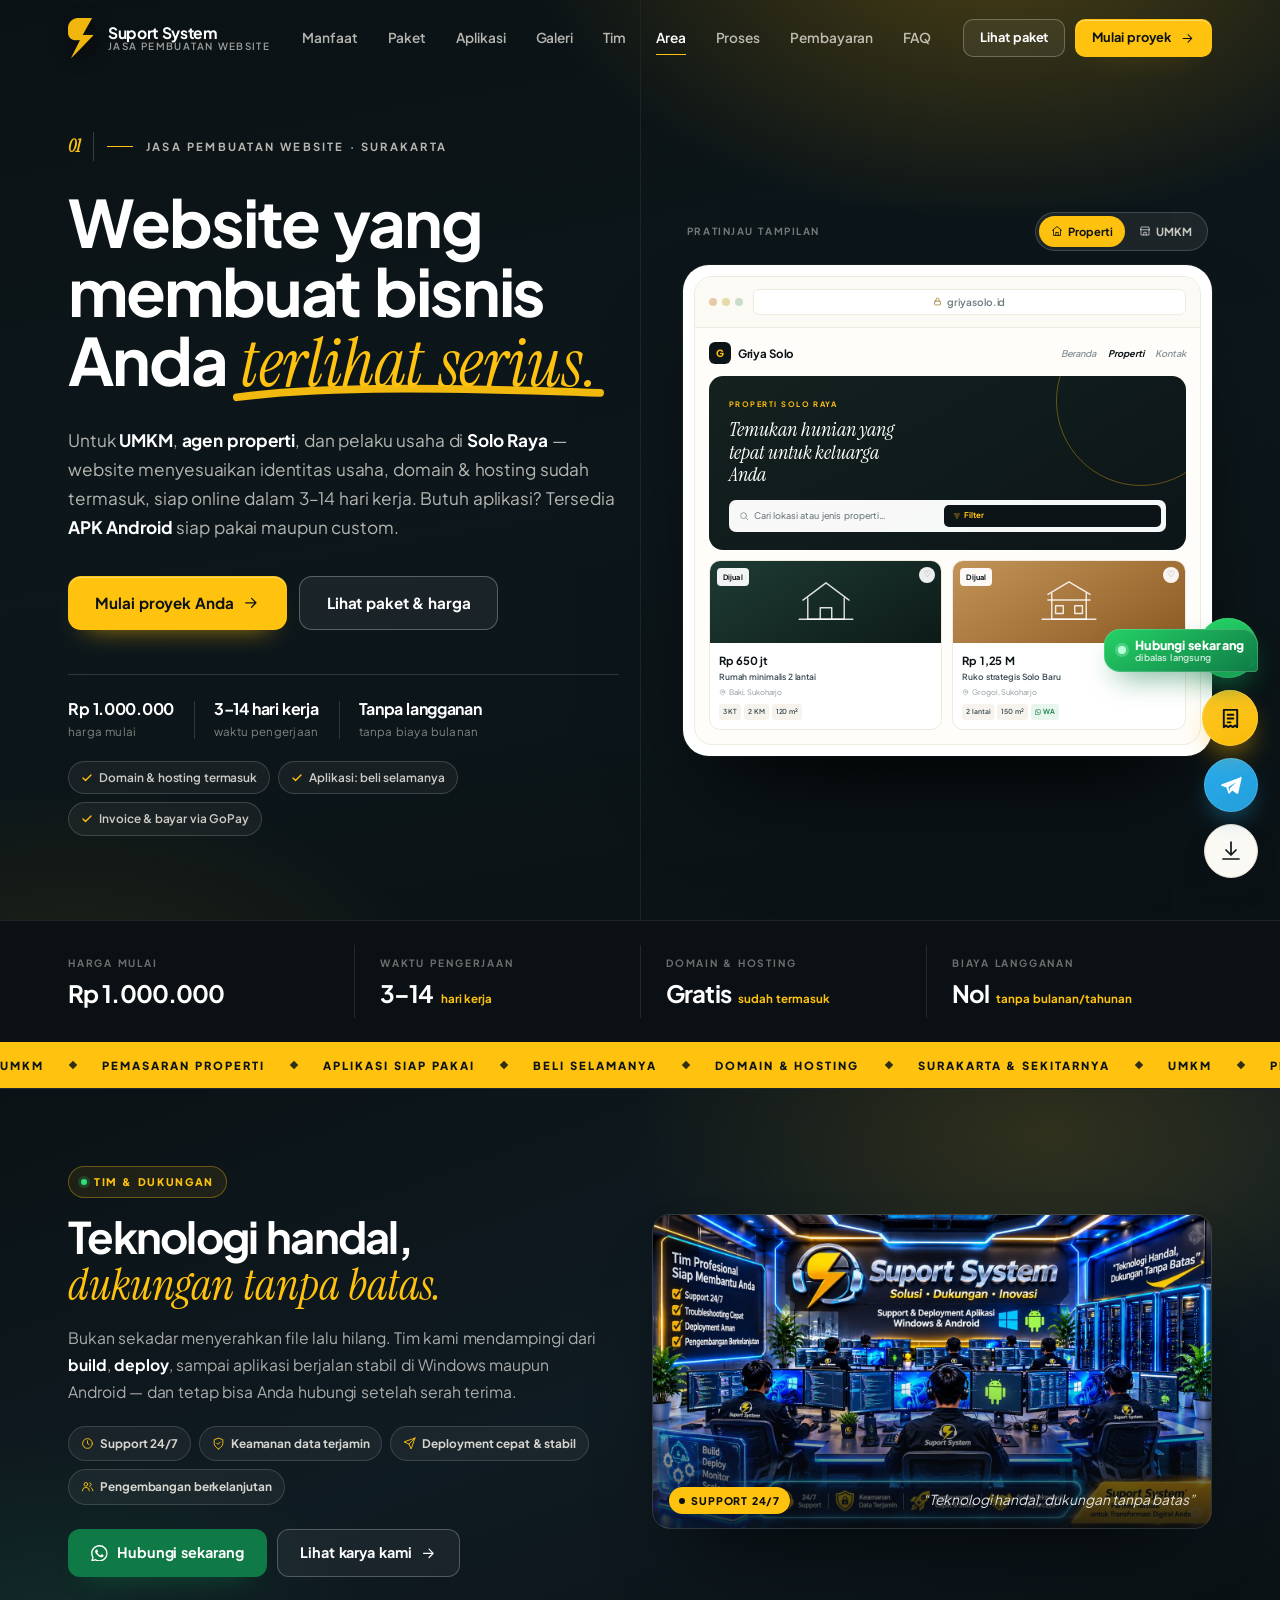
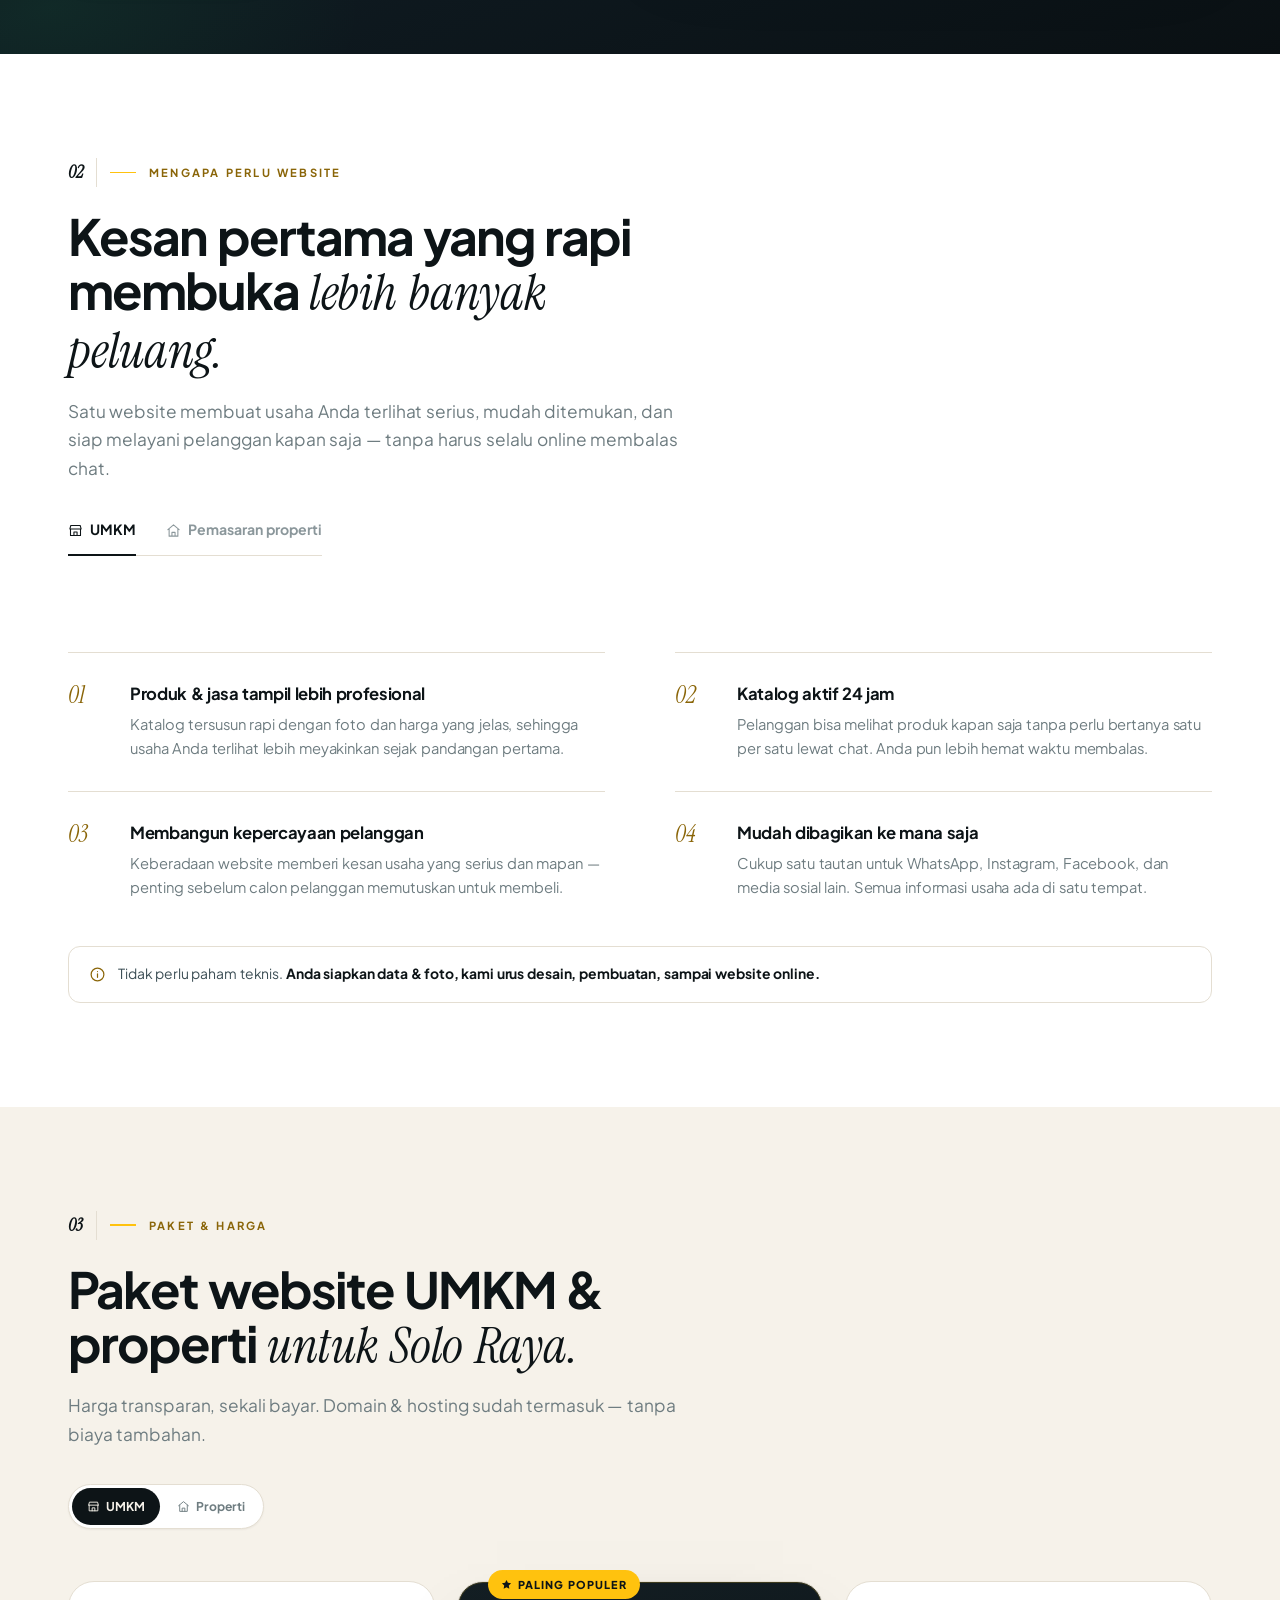
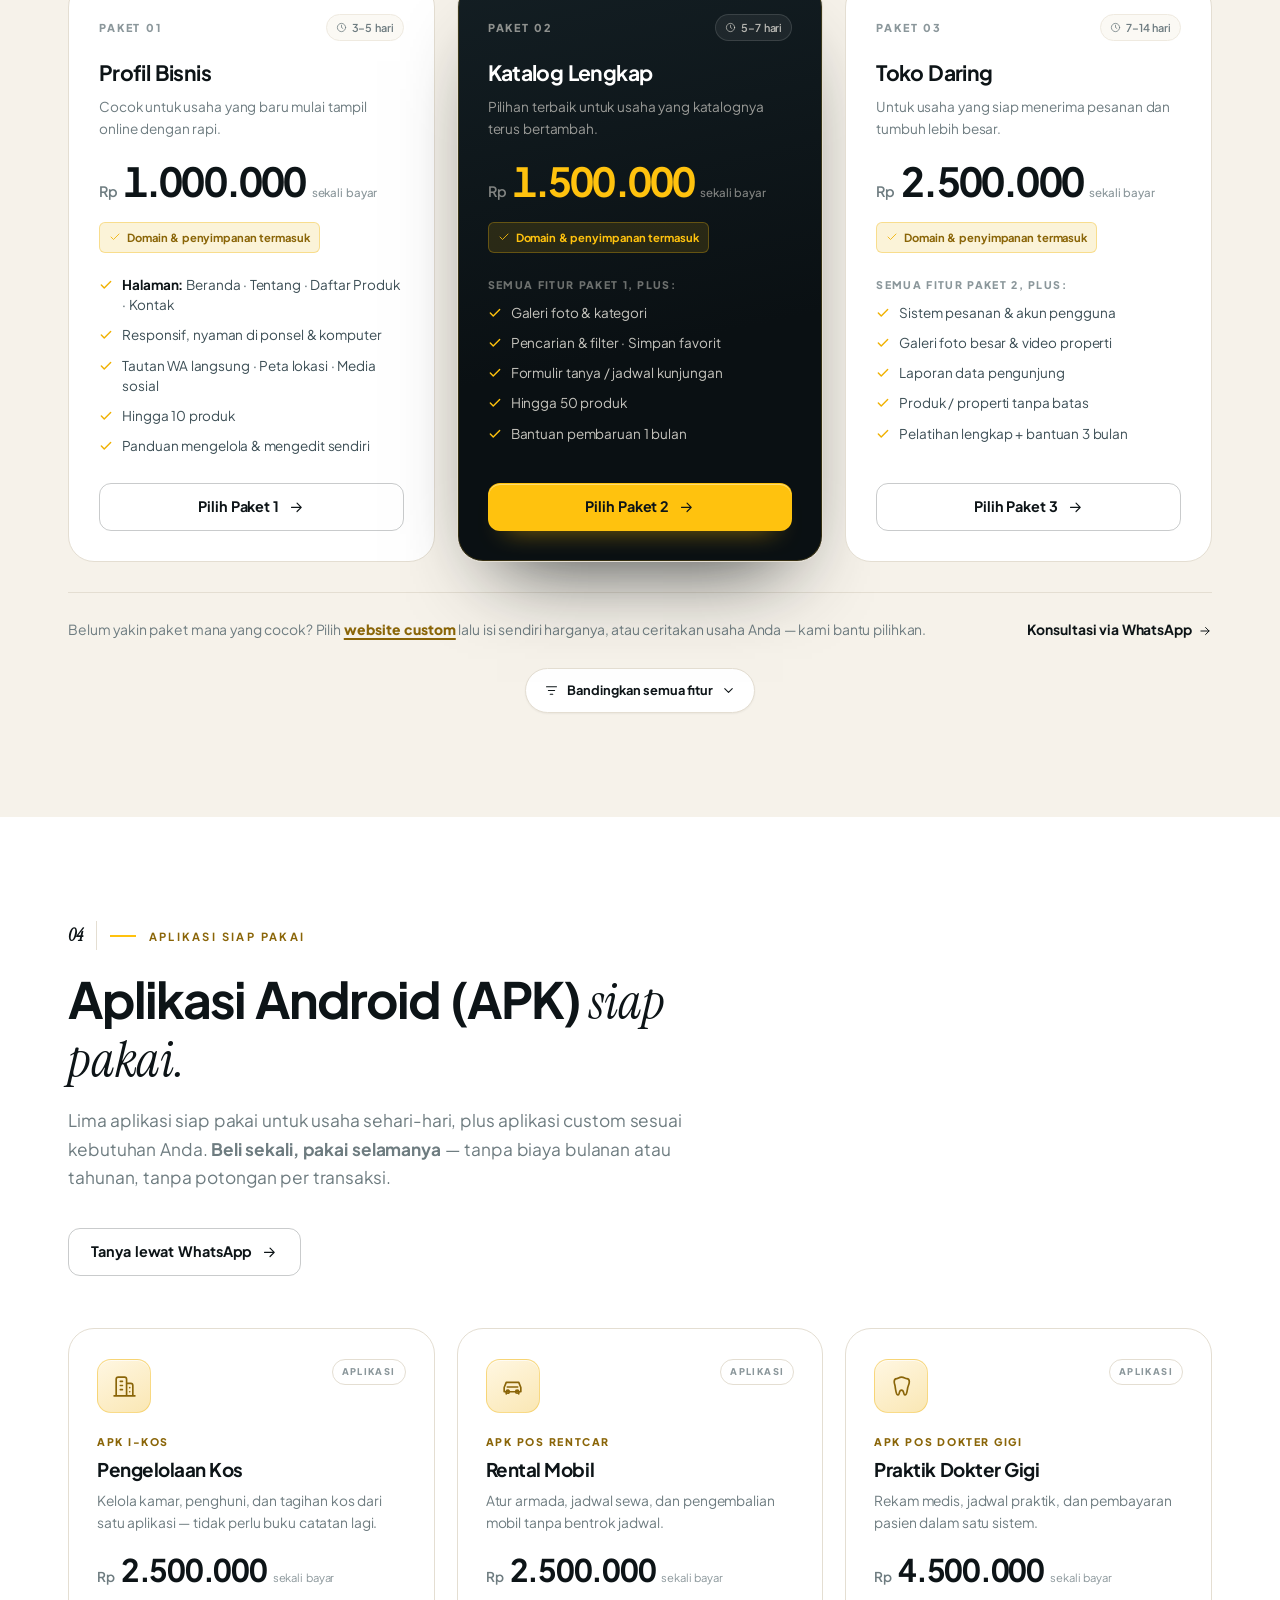
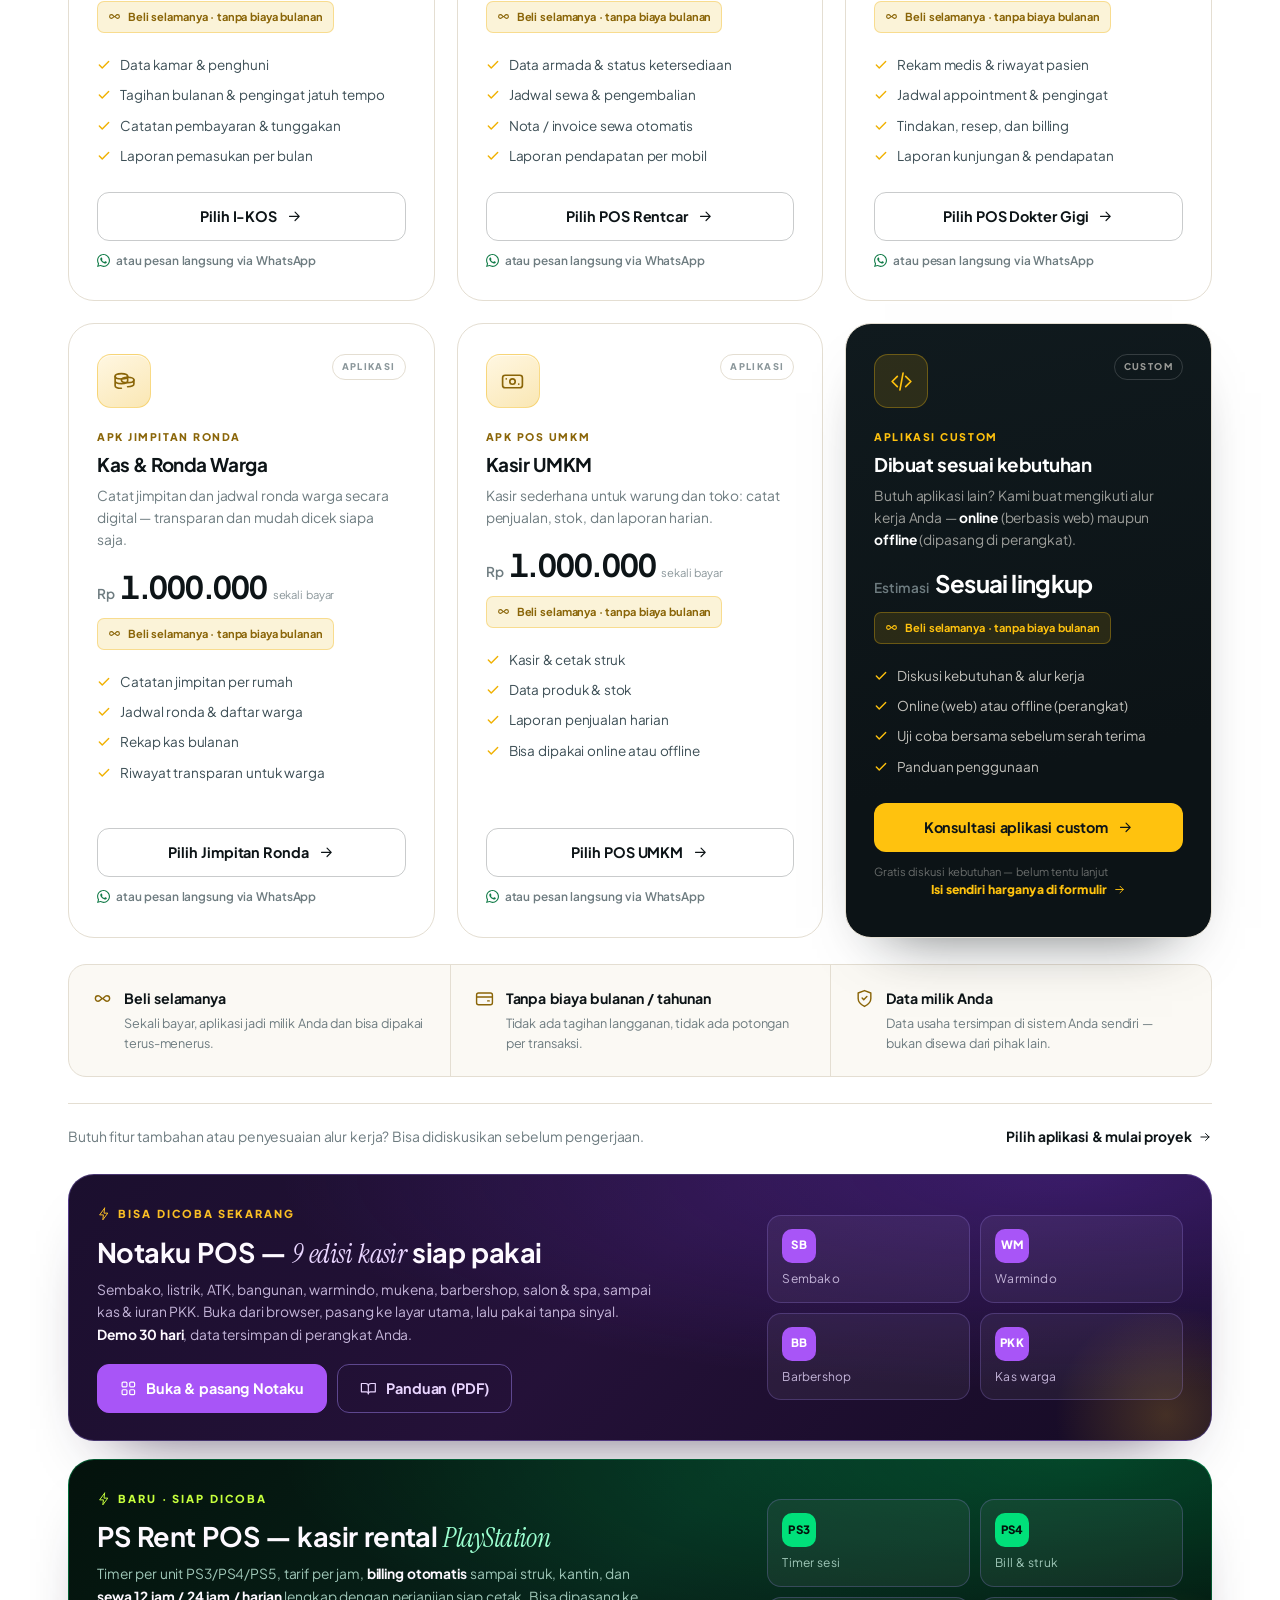
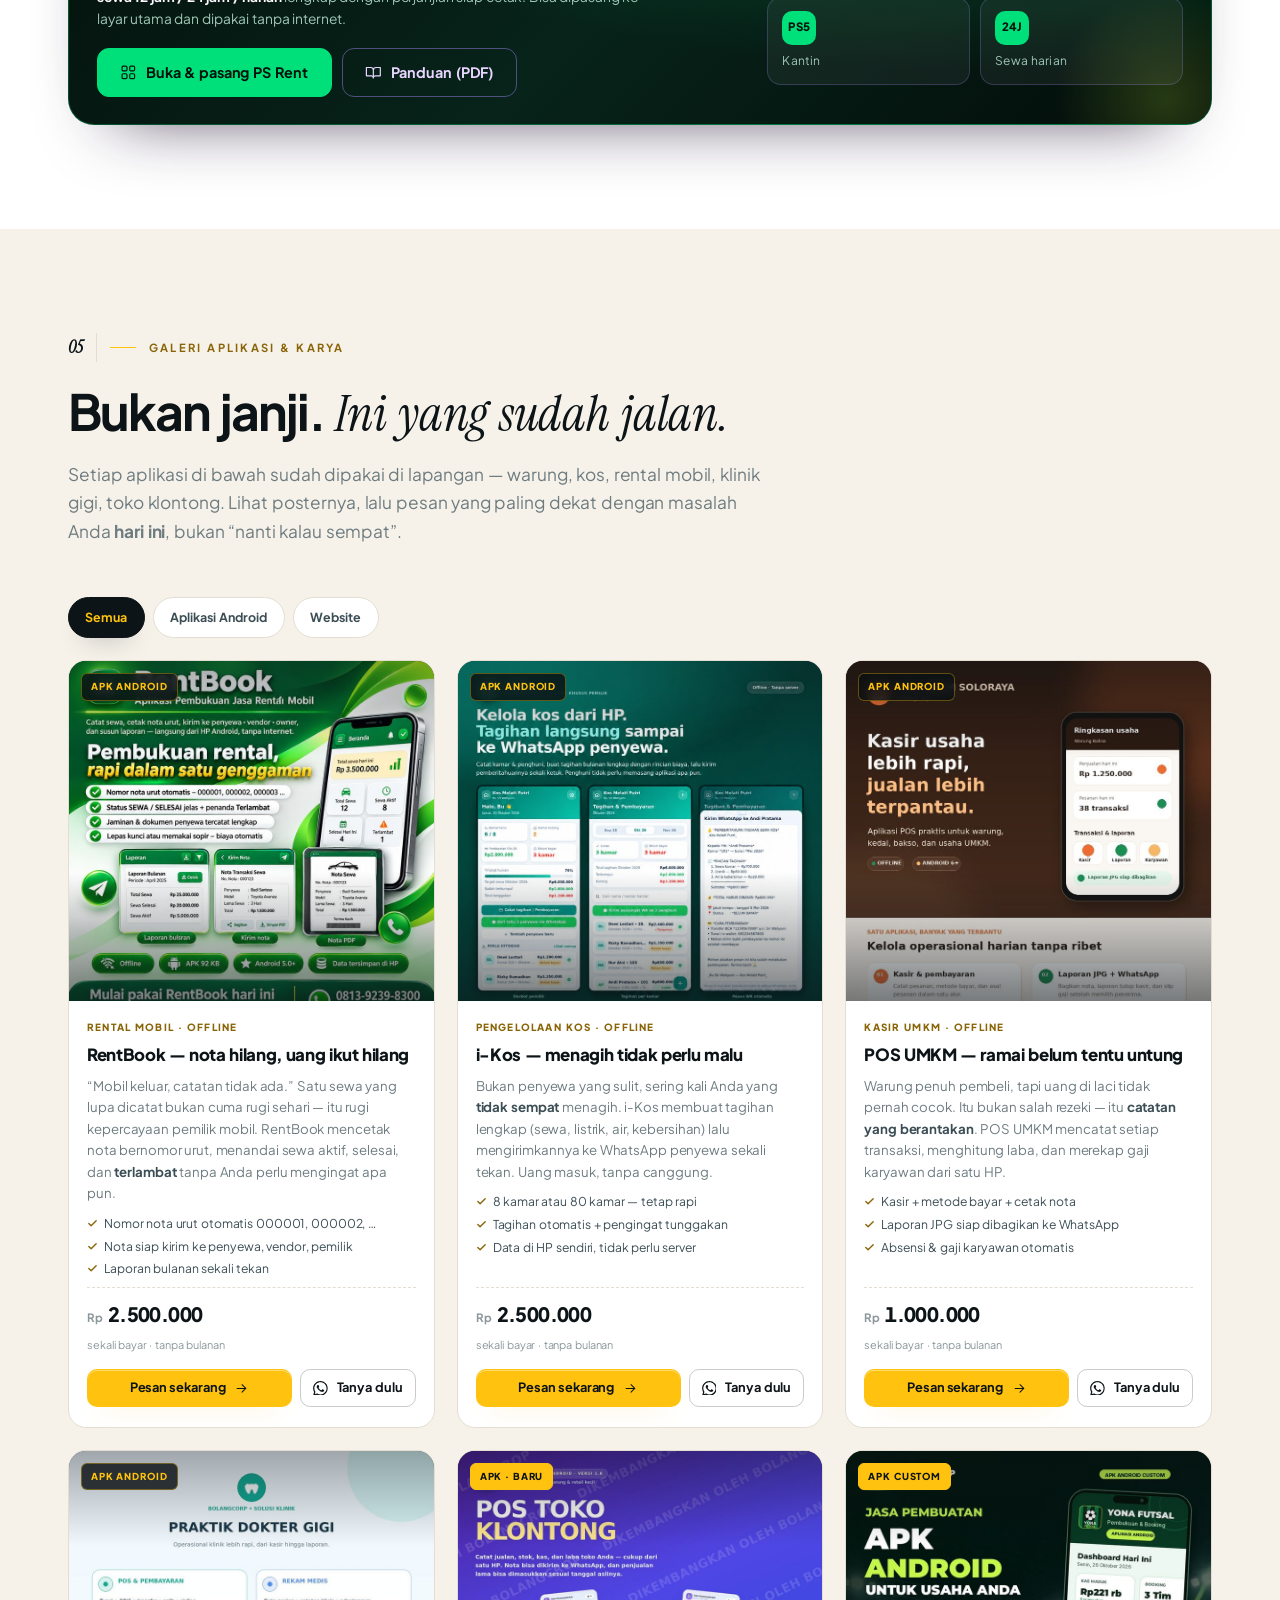
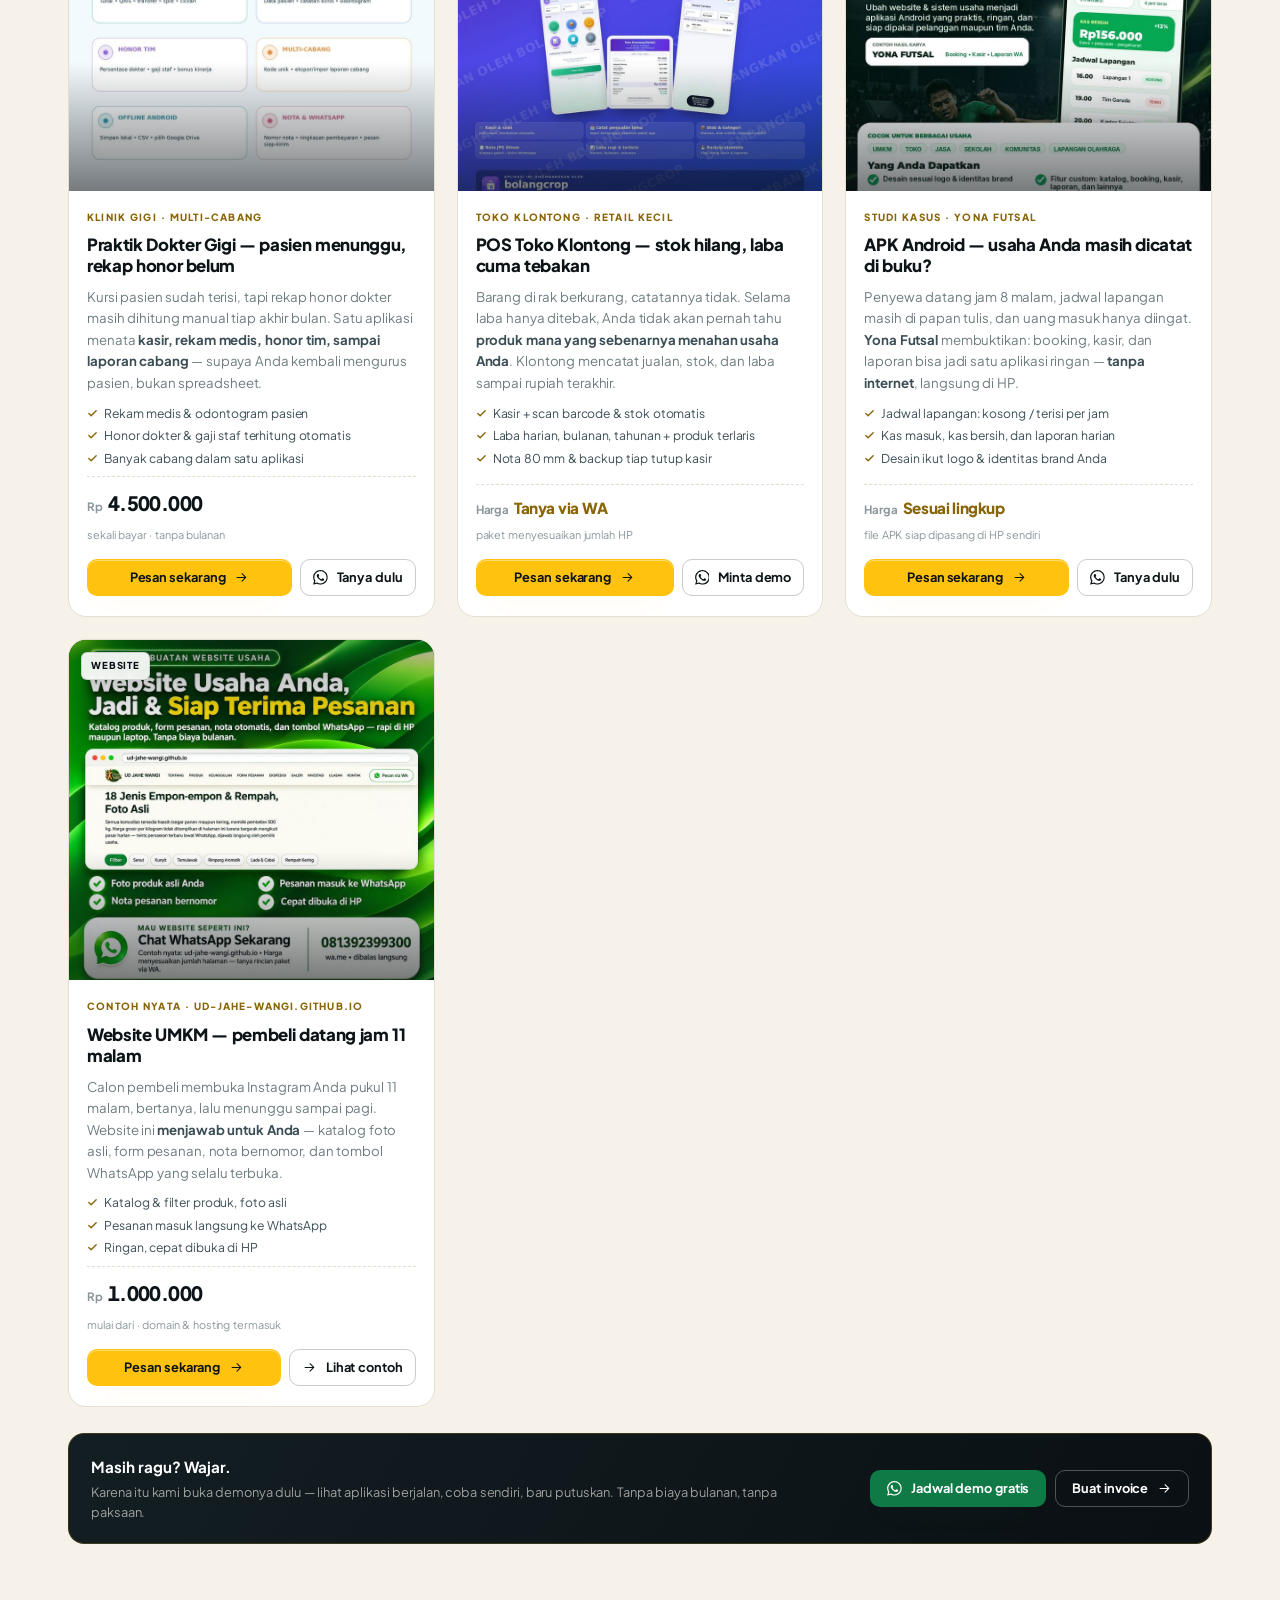
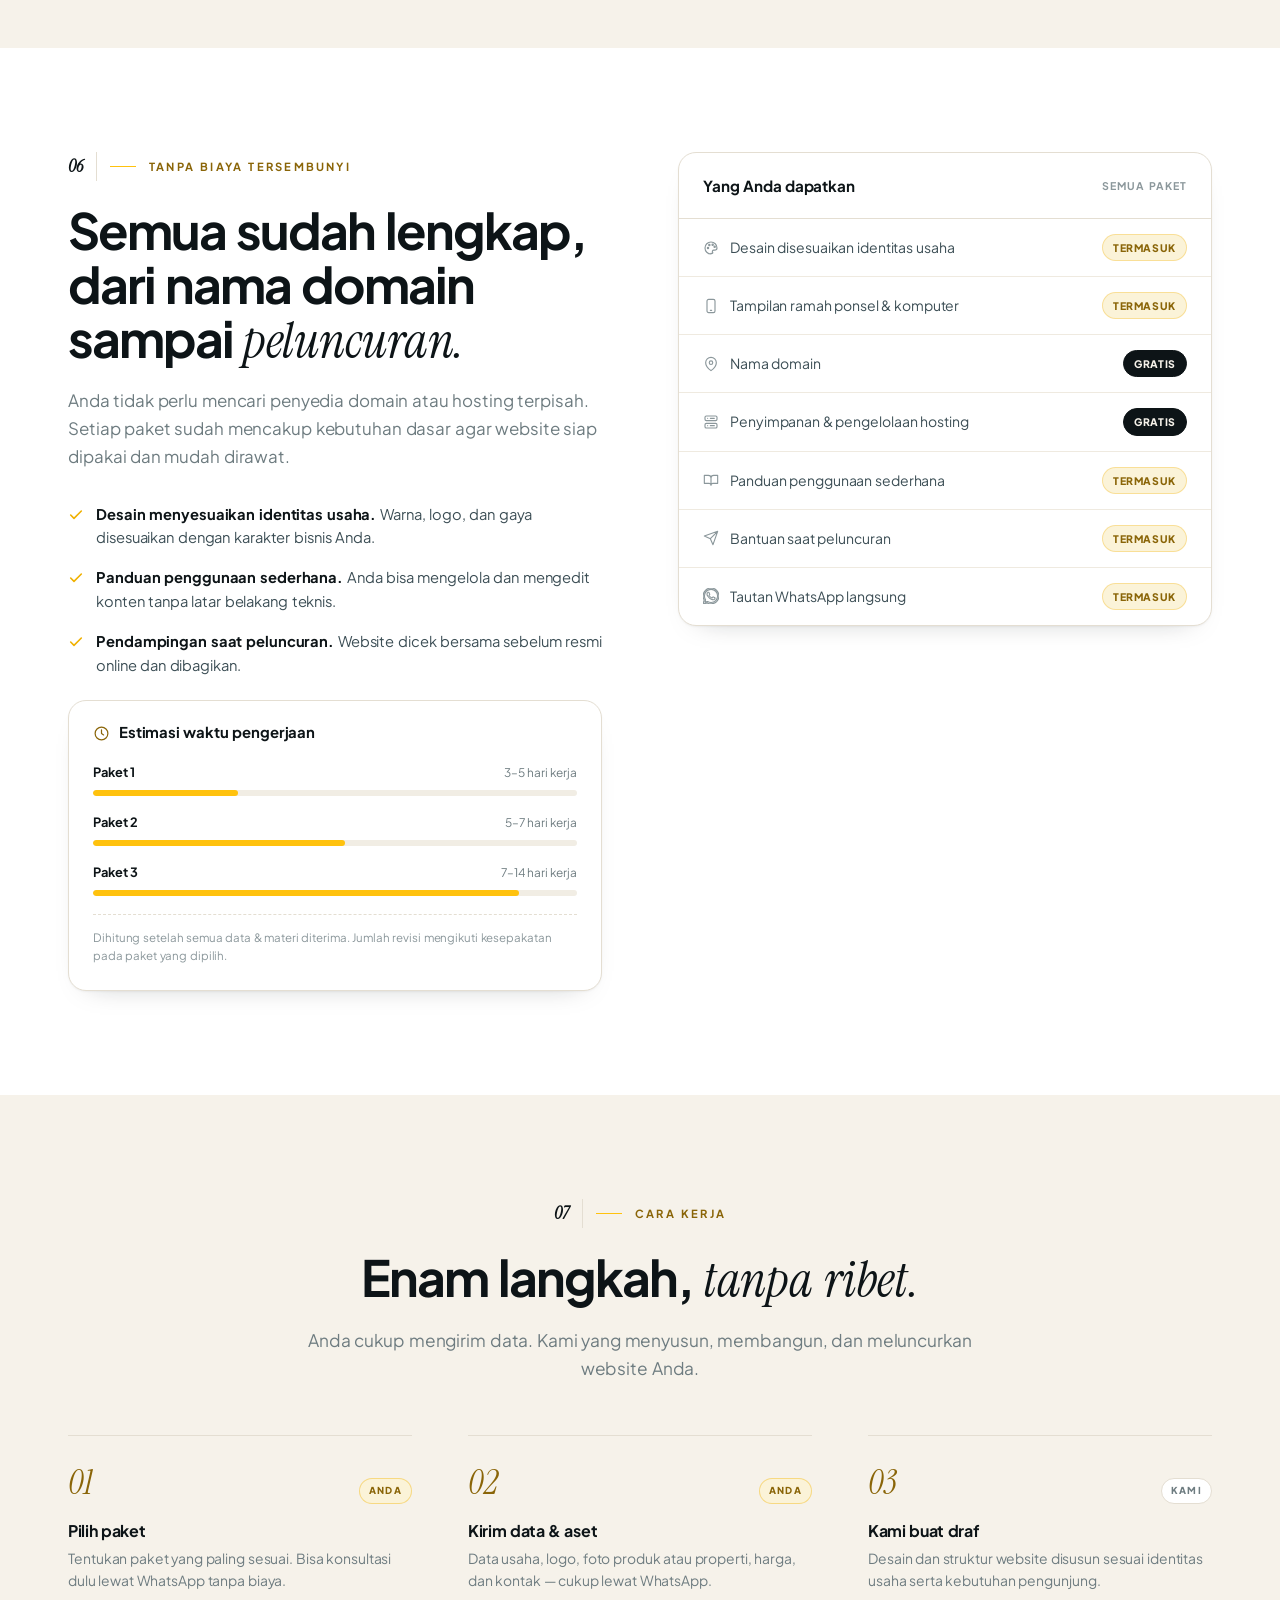
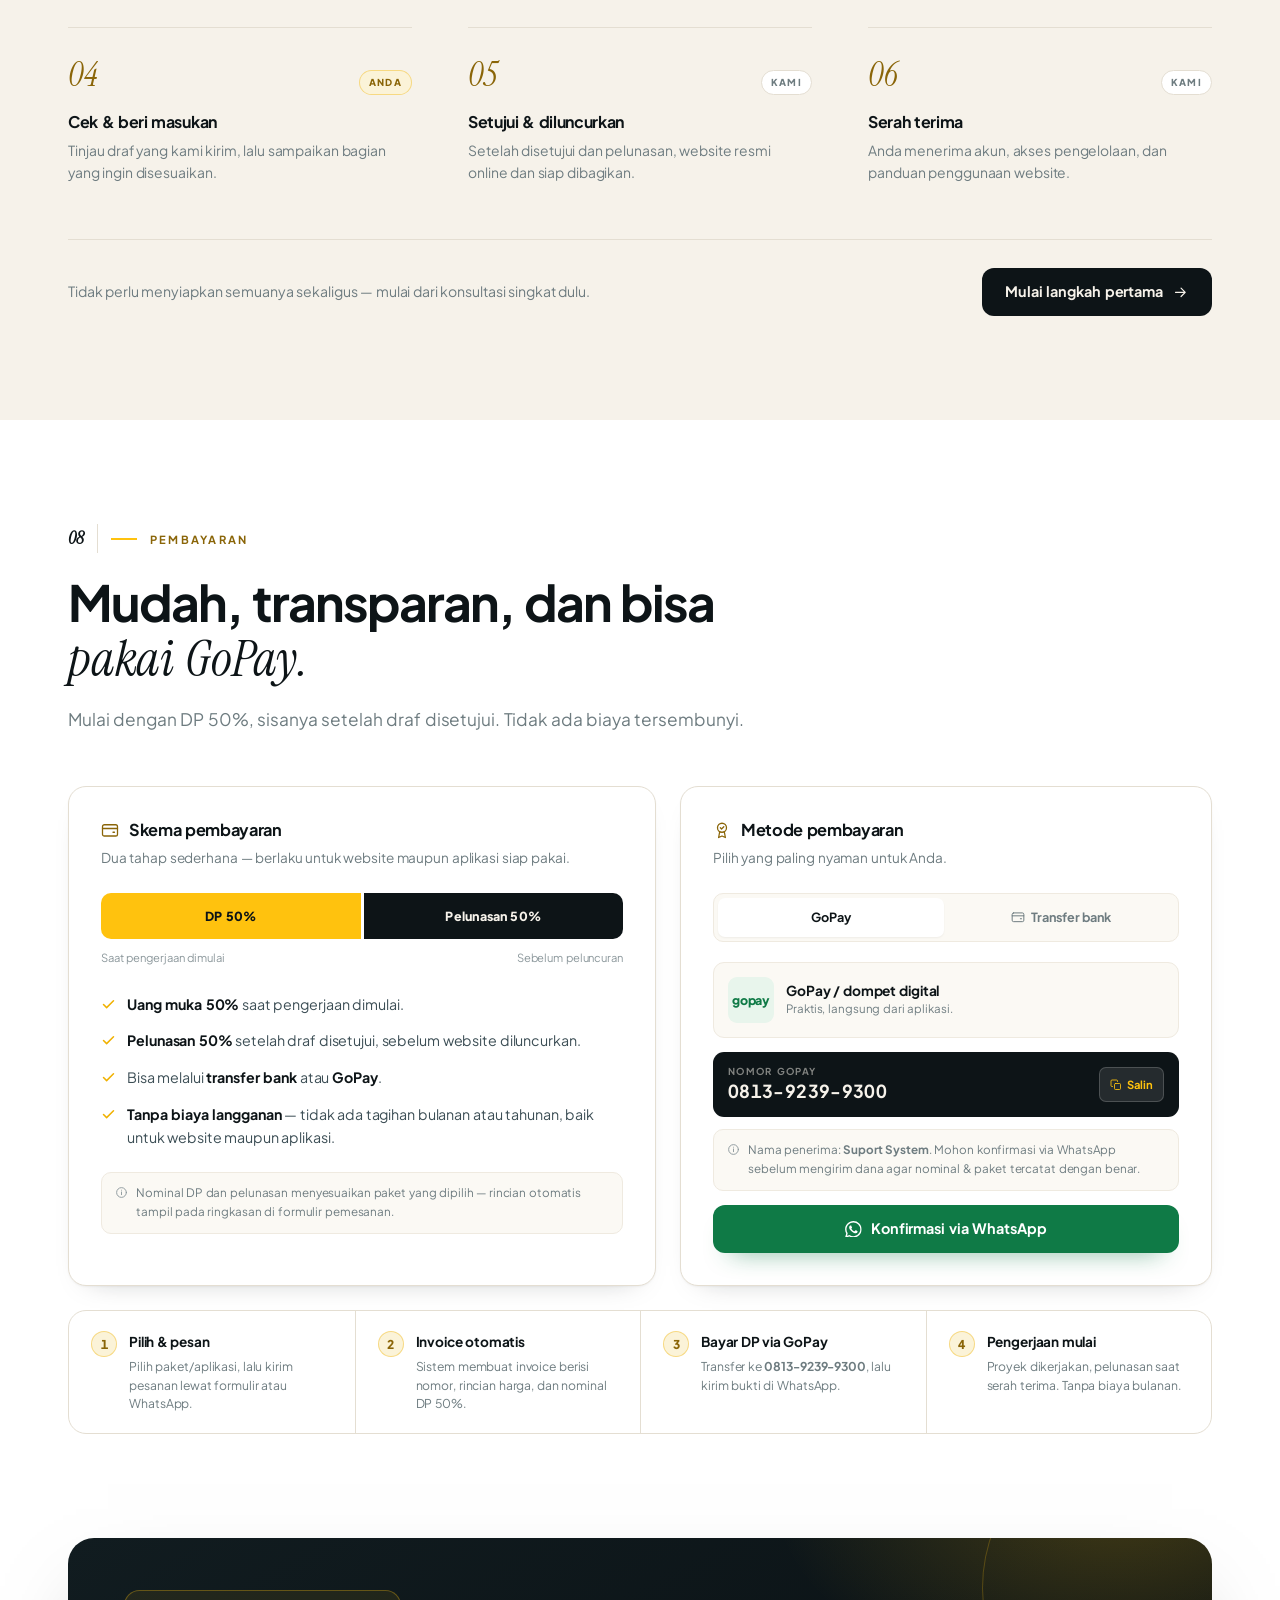
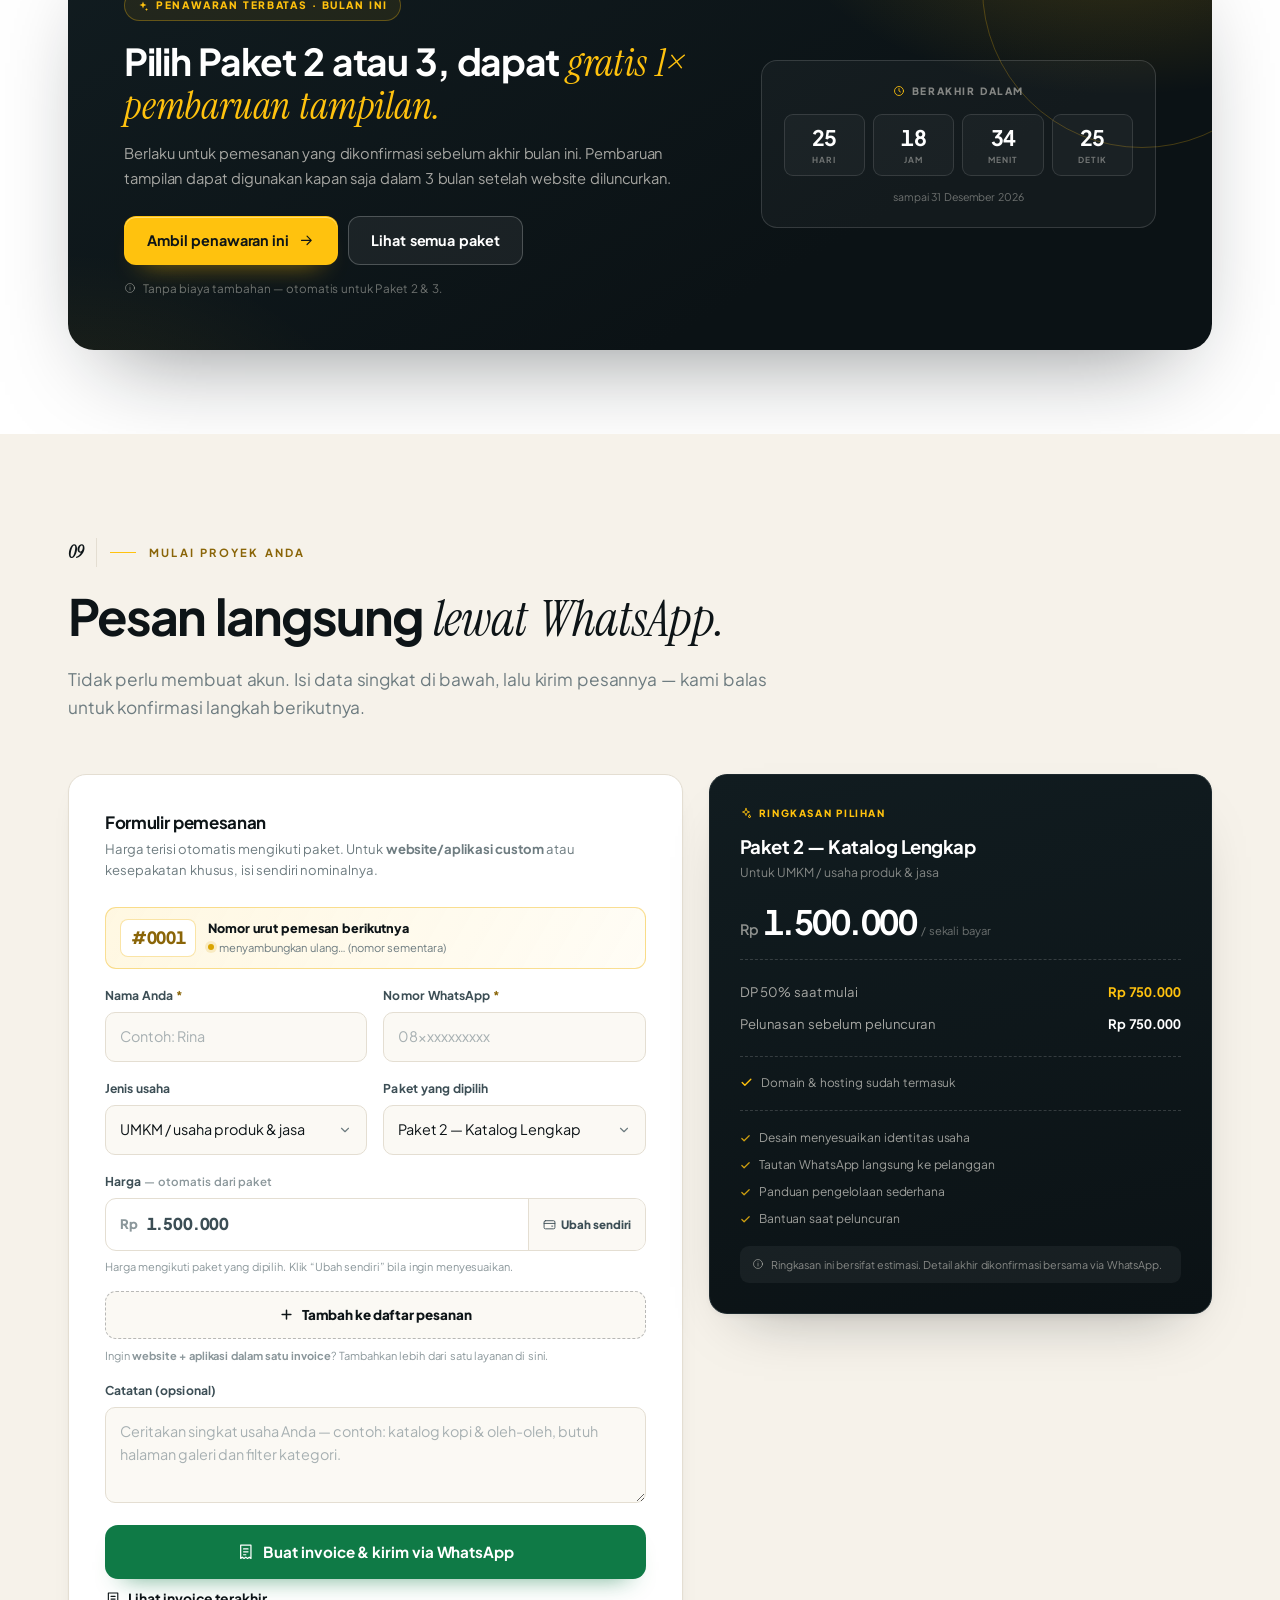
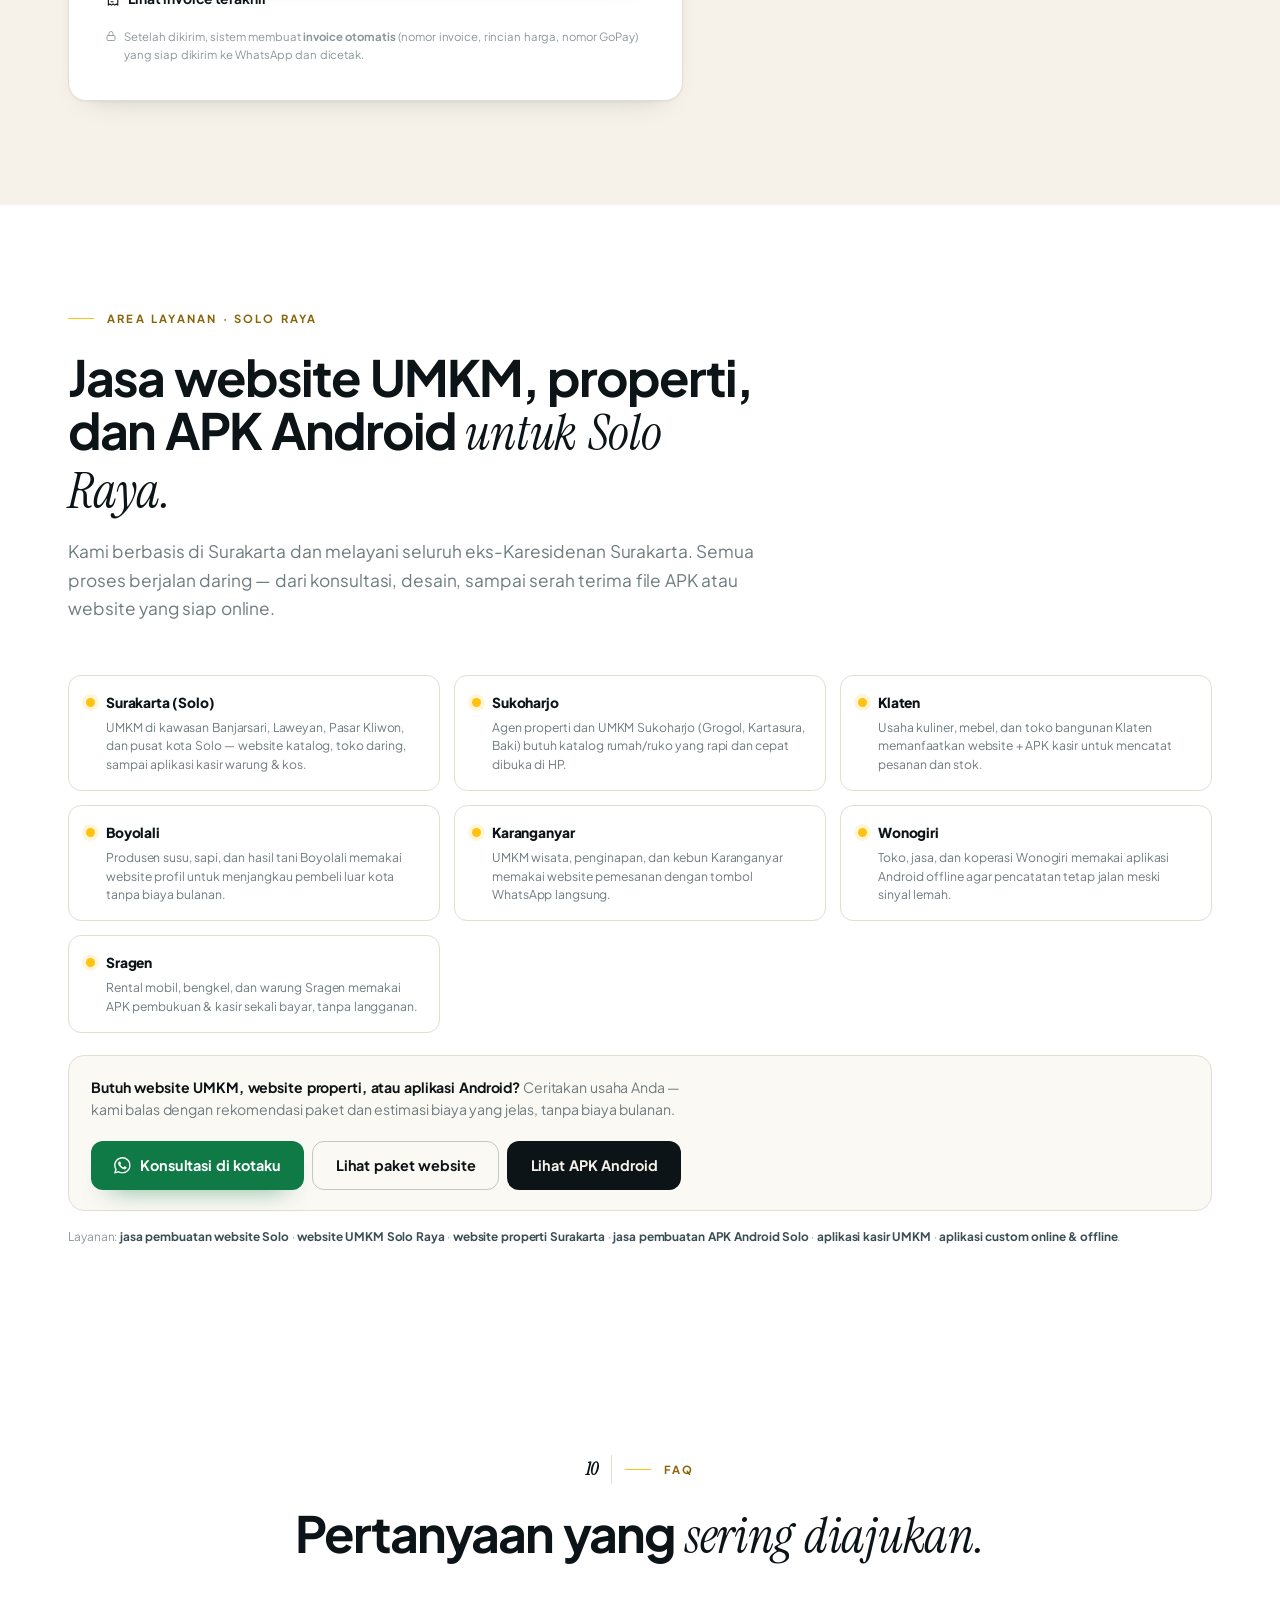
==== commit e6c2ebaa: "Add files via upload" ====
--- a/index.html
+++ b/index.html
@@ -831,6 +831,33 @@
         <div class="notaku-chip"><b>PKK</b><span>Kas warga</span></div>
       </div>
     </aside>
+
+    <!-- PS Rent POS — kasir rental PlayStation, billing & sewa -->
+    <aside class="notaku-band ps-band reveal" aria-labelledby="psJudul">
+      <div class="notaku-band__teks ps-band__teks">
+        <span class="notaku-band__label ps-band__label">
+          <svg class="ic" aria-hidden="true"><use href="#i-bolt"/></svg> Baru · siap dicoba
+        </span>
+        <h3 id="psJudul">PS Rent POS — kasir rental <span>PlayStation</span></h3>
+        <p>Timer per unit PS3/PS4/PS5, tarif per jam, <b>billing otomatis</b> sampai struk,
+          kantin, dan <b>sewa 12 jam / 24 jam / harian</b> lengkap dengan perjanjian siap cetak.
+          Bisa dipasang ke layar utama dan dipakai tanpa internet.</p>
+        <div class="notaku-band__aksi">
+          <a class="btn btn--ink ps-band__cta" href="ps-rent/" target="_blank" rel="noopener">
+            <svg class="ic" aria-hidden="true"><use href="#i-grid"/></svg> Buka &amp; pasang PS Rent
+          </a>
+          <a class="btn btn--outline" href="ps-rent/Panduan-Pengguna.pdf" target="_blank" rel="noopener">
+            <svg class="ic" aria-hidden="true"><use href="#i-book"/></svg> Panduan (PDF)
+          </a>
+        </div>
+      </div>
+      <div class="notaku-band__kartu ps-band__kartu" aria-hidden="true">
+        <div class="notaku-chip ps-chip"><b>PS3</b><span>Timer sesi</span></div>
+        <div class="notaku-chip ps-chip"><b>PS4</b><span>Bill &amp; struk</span></div>
+        <div class="notaku-chip ps-chip"><b>PS5</b><span>Kantin</span></div>
+        <div class="notaku-chip ps-chip"><b>24J</b><span>Sewa harian</span></div>
+      </div>
+    </aside>
   </div>
 </section>
 
@@ -1463,6 +1490,7 @@
         <span class="footer-area"><svg class="ic" aria-hidden="true"><use href="#i-pin"/></svg> Surakarta &amp; sekitarnya</span>
         <div class="footer-cta">
           <a class="btn btn--ghost" href="notaku/">Buka Notaku POS</a>
+          <a class="btn btn--ghost" href="ps-rent/">Buka PS Rent POS</a>
           <button class="btn btn--outline" type="button" data-pwa-open>
             <svg class="ic" aria-hidden="true"><use href="#i-download"/></svg> Pasang aplikasi
           </button>
--- a/css/styles.css
+++ b/css/styles.css
@@ -2107,3 +2107,34 @@
   .notaku-band__kartu{grid-template-columns:1fr 1fr}
   .notaku-band__aksi .btn{flex:1 1 100%;justify-content:center}
 }
+
+/* PS Rent — varian pita: aksen hijau neon khas aplikasi kasir PS */
+.ps-band{
+  display:grid;grid-template-columns:1.55fr 1fr;gap:26px;align-items:center;
+  margin-top:18px;
+  background:
+    radial-gradient(120% 140% at 88% 0%, rgba(0,255,135,.20), transparent 58%),
+    linear-gradient(135deg,#04120C 0%,#07231A 48%,#030C09 100%);
+  border-color:rgba(0,255,135,.28);
+}
+.ps-band::after{background:radial-gradient(circle,rgba(198,255,61,.18),transparent 68%)}
+.ps-band__teks{min-width:0}
+.ps-band__label{color:#C6FF3D}
+.ps-band h3 span{color:#9BFFD0}
+.ps-band p{color:#9FC7B8}
+.ps-band__cta{background:#00E07A !important;border-color:#00E07A !important;color:#03130C !important}
+.ps-band__cta:hover{background:#00C86D !important;border-color:#00C86D !important}
+.ps-chip b{background:#00E07A;color:#03130C}
+.ps-chip span{color:#9FC7B8}
+
+/* pita PS Rent: samakan perilaku responsif dengan pita Notaku */
+@media (max-width:900px){
+  .ps-band{grid-template-columns:1fr;gap:20px;padding:23px 20px}
+  .ps-band .notaku-band__kartu{grid-template-columns:repeat(4,1fr)}
+  .ps-band .notaku-chip{padding:10px;align-items:center;text-align:center}
+  .ps-band .notaku-chip span{font-size:10.5px}
+}
+@media (max-width:560px){
+  .ps-band .notaku-band__kartu{grid-template-columns:1fr 1fr}
+  .ps-band .notaku-band__aksi .btn{flex:1 1 100%;justify-content:center}
+}
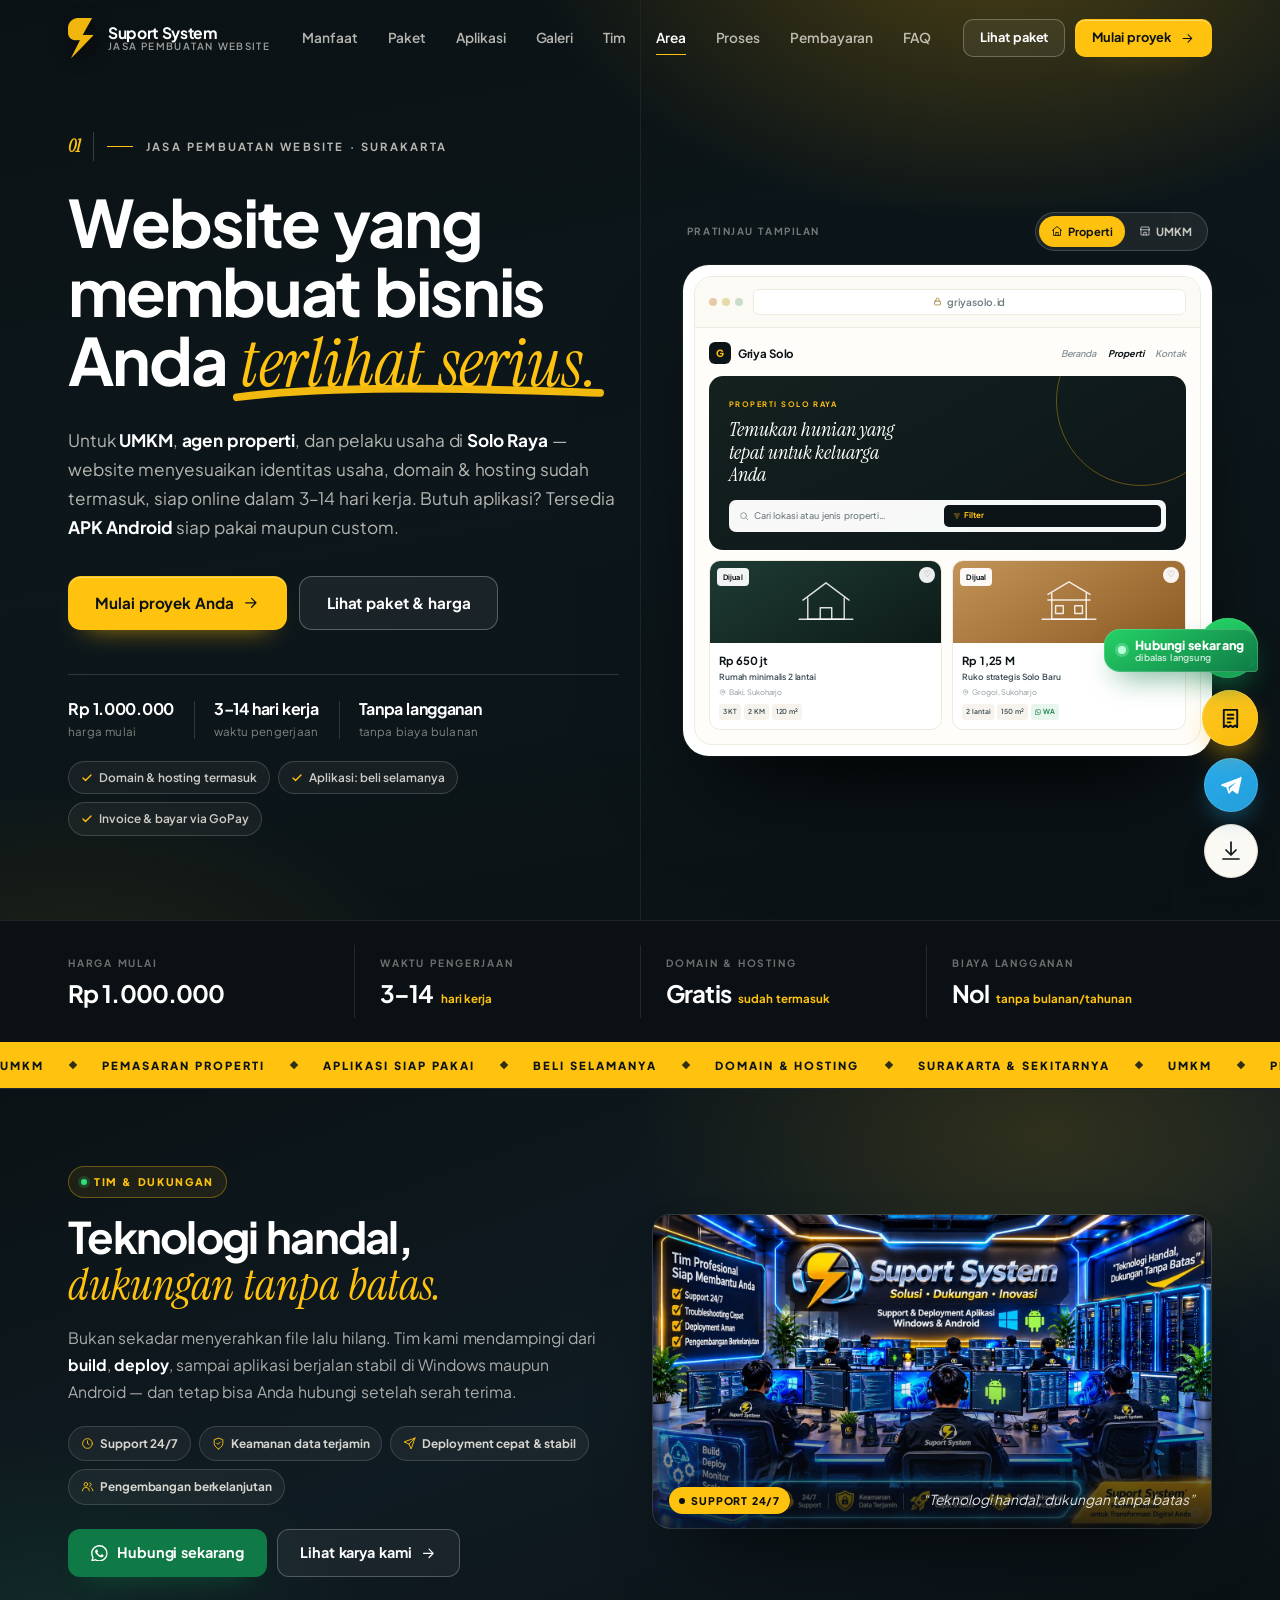
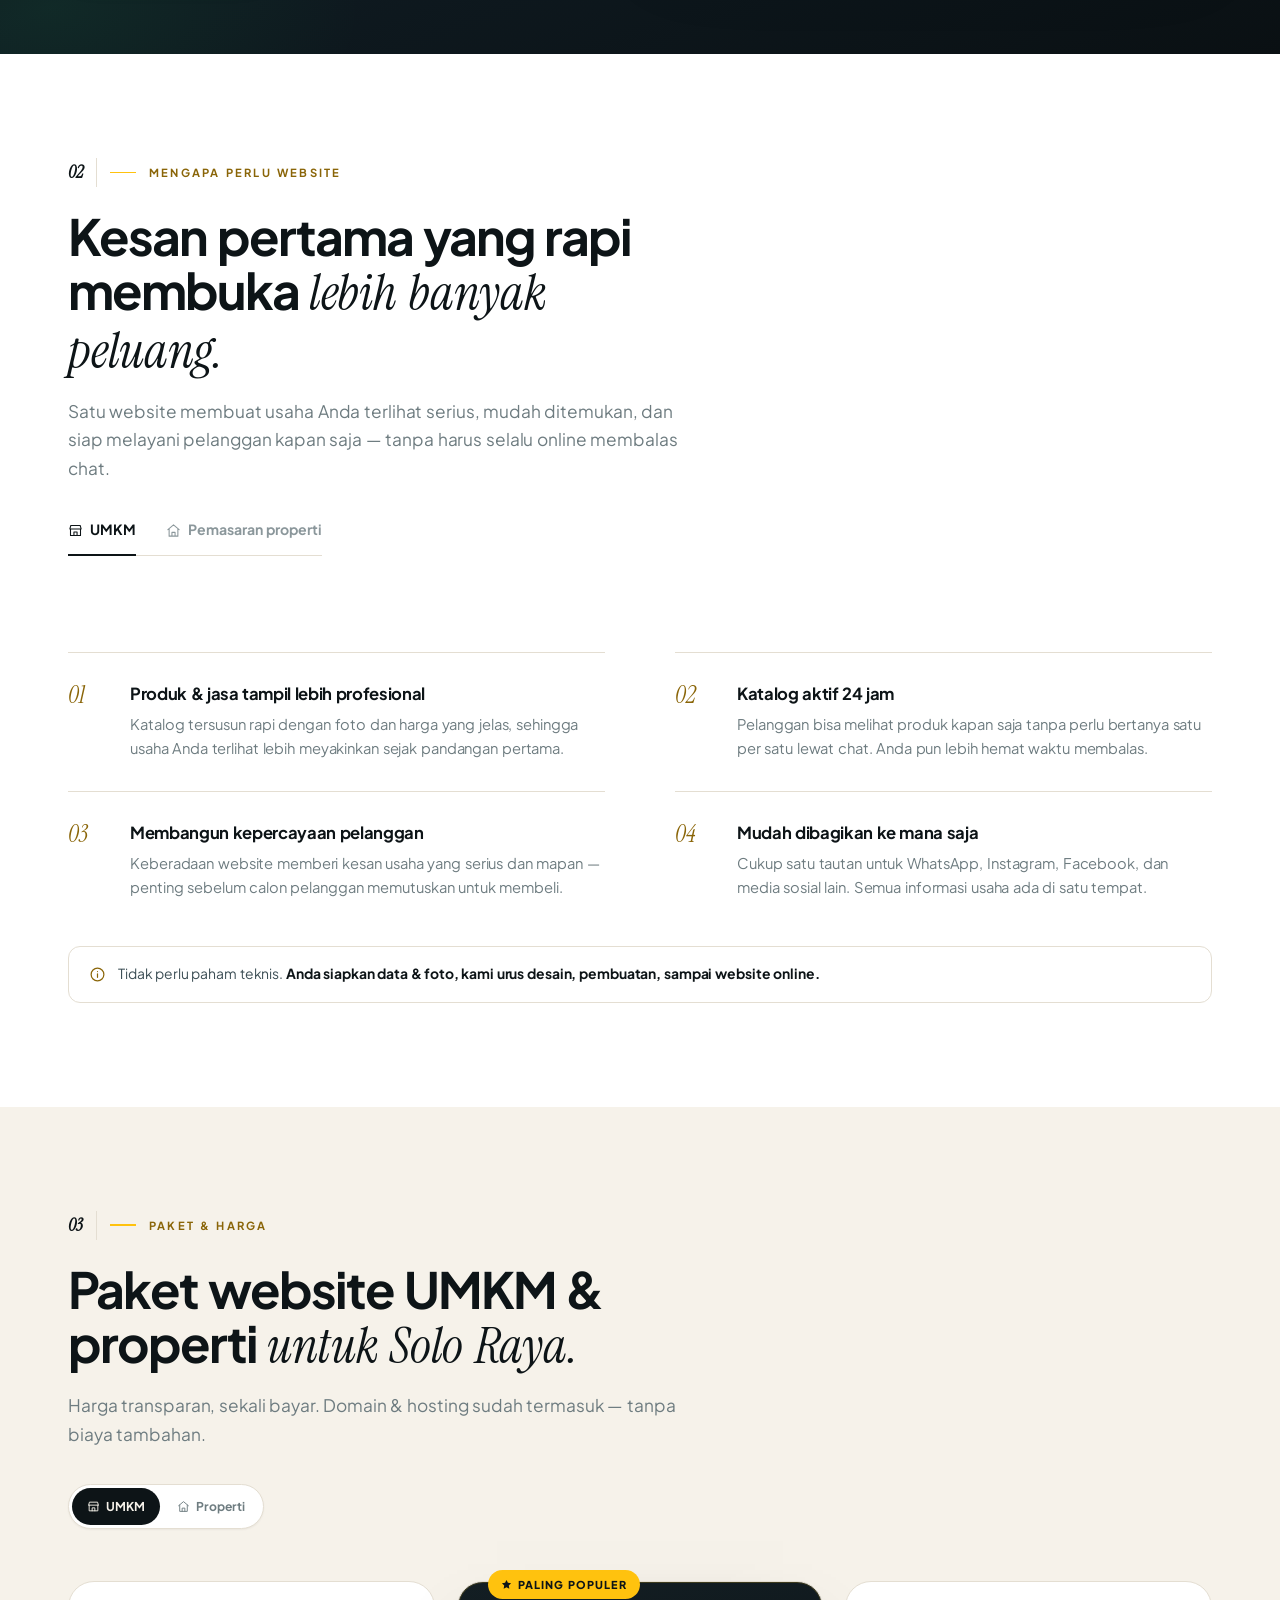
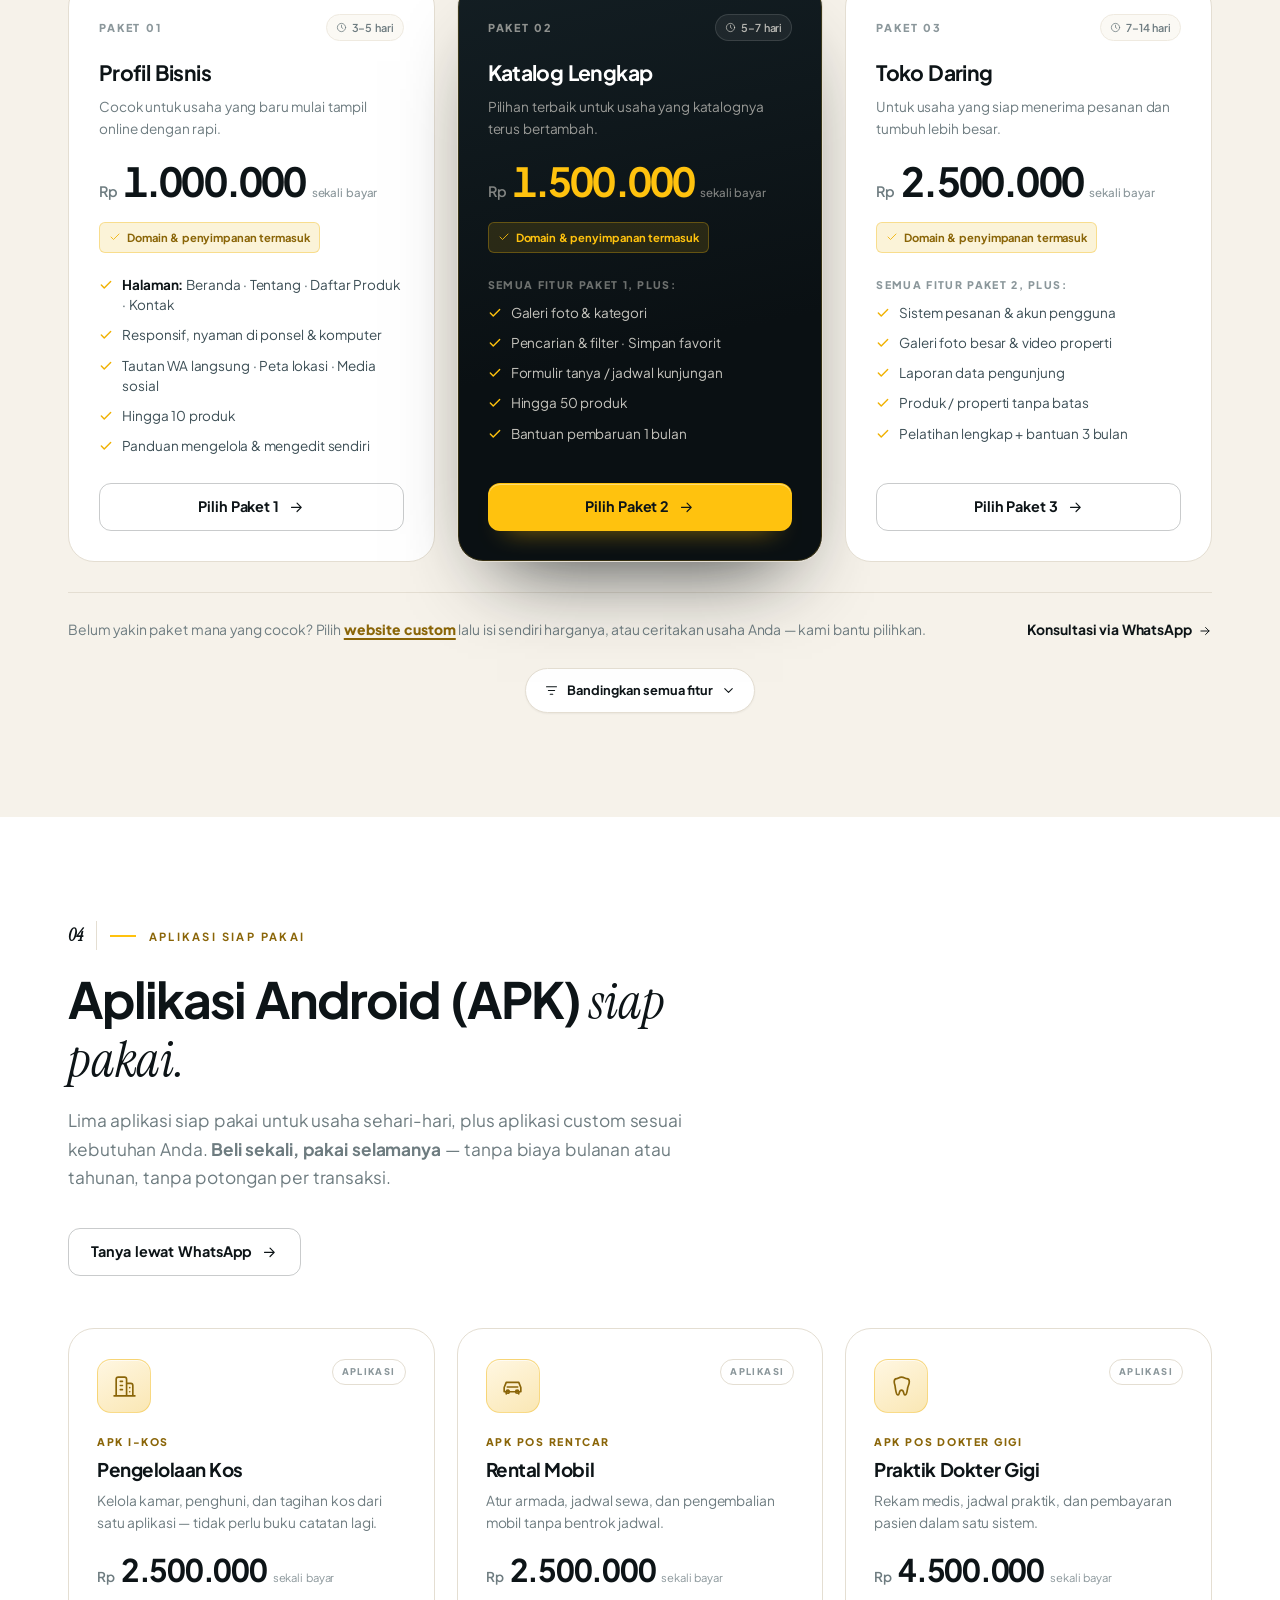
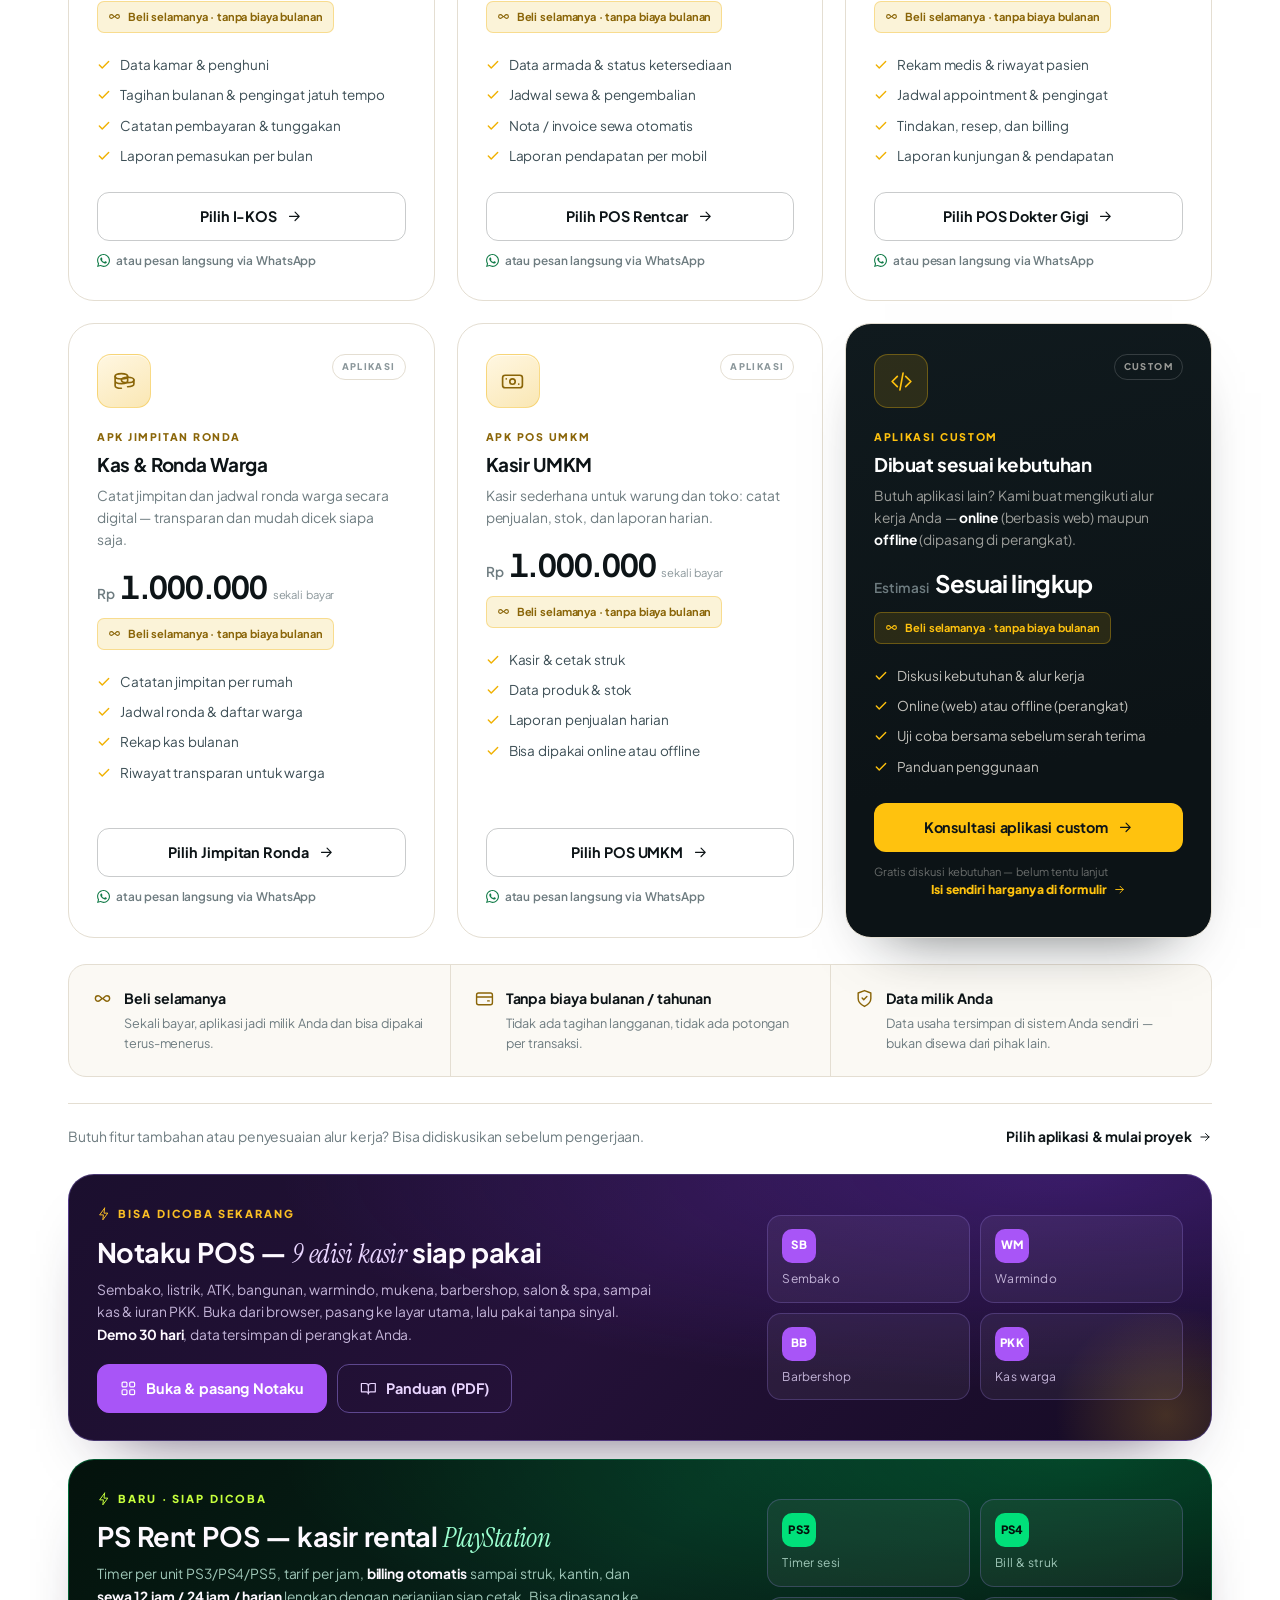
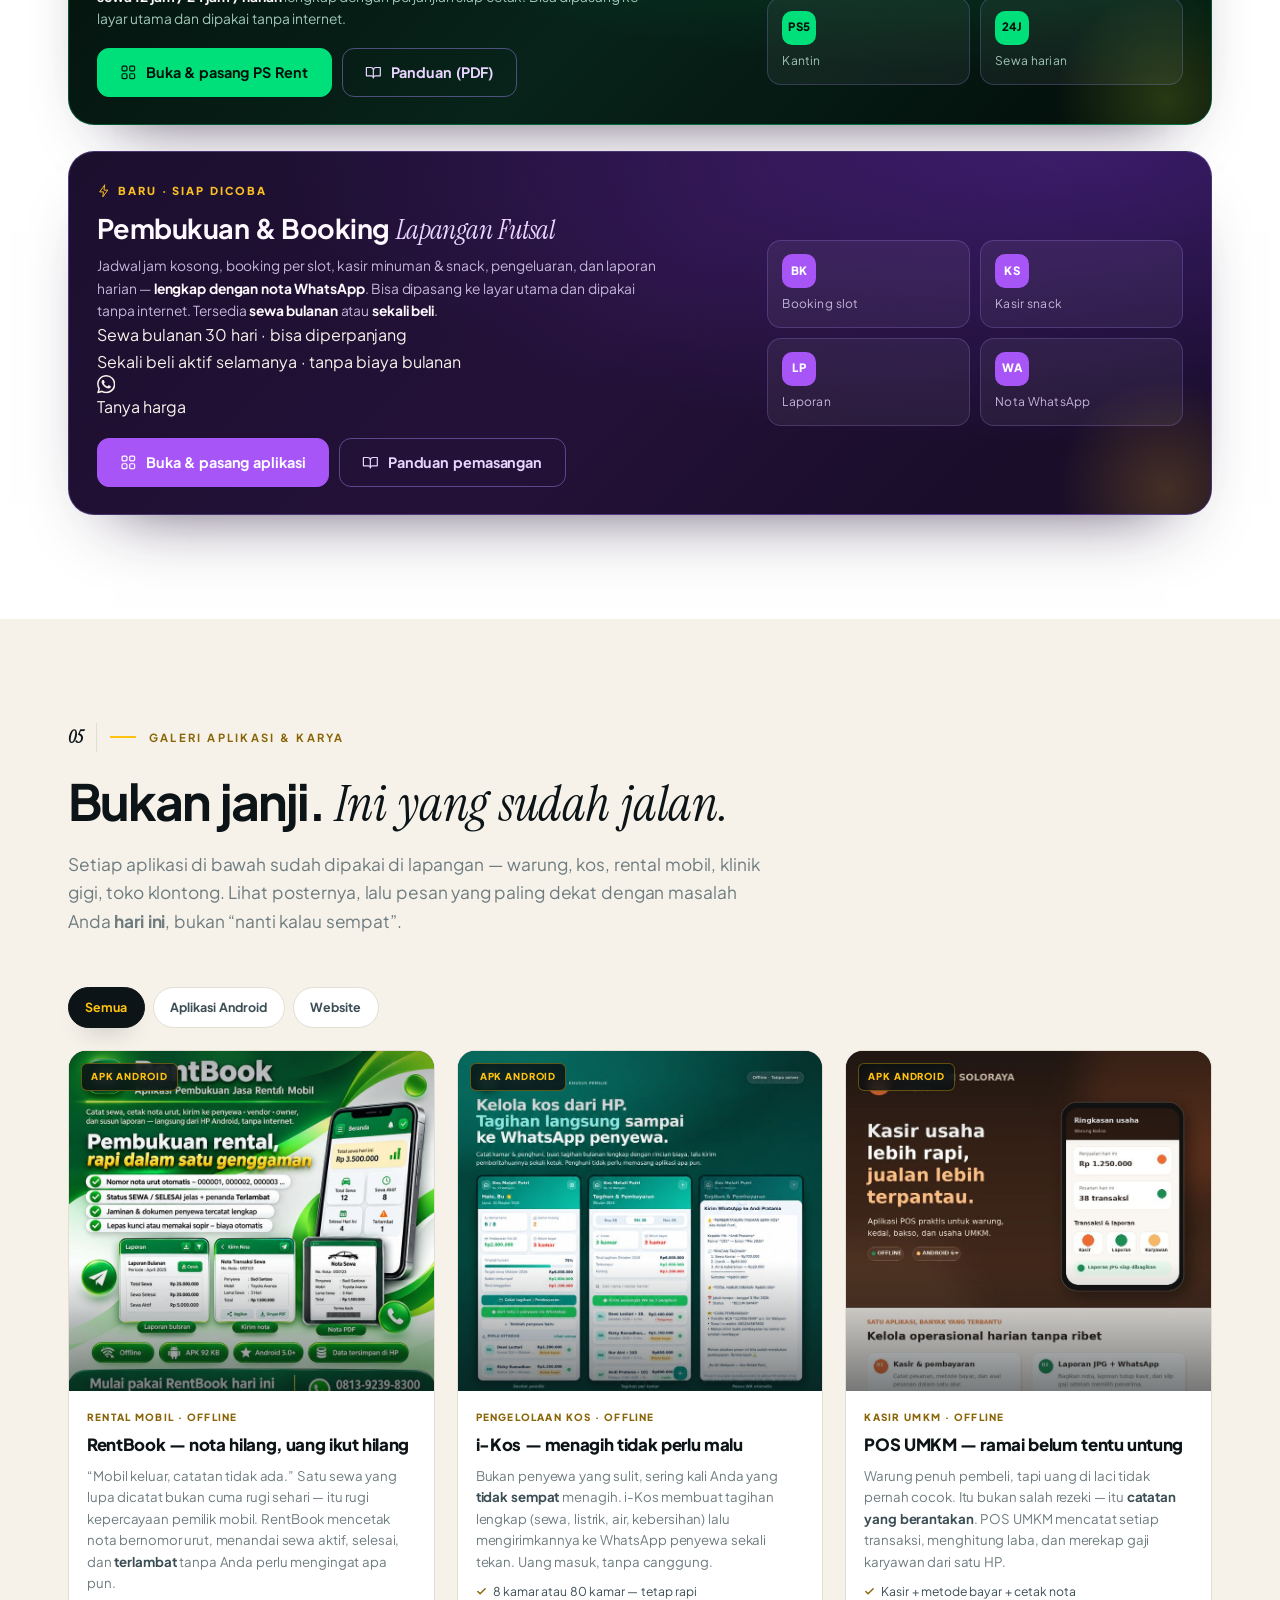
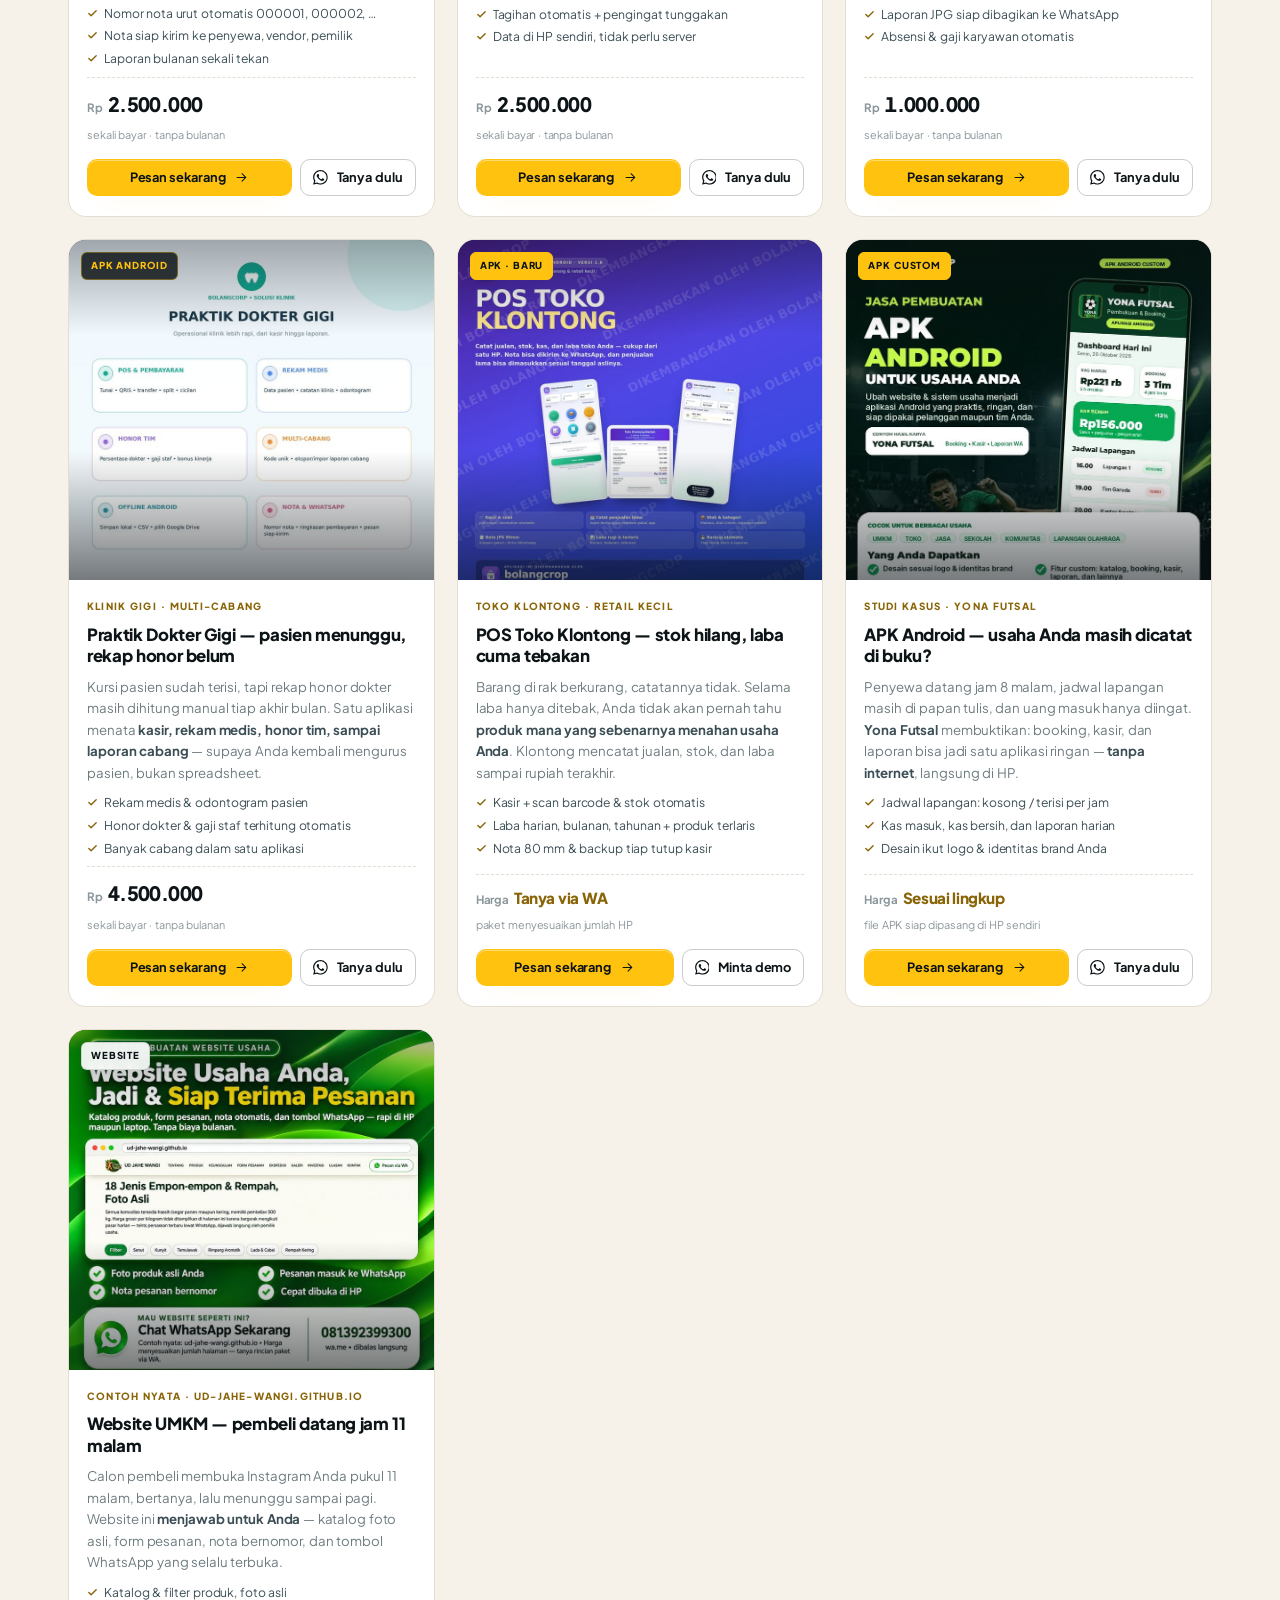
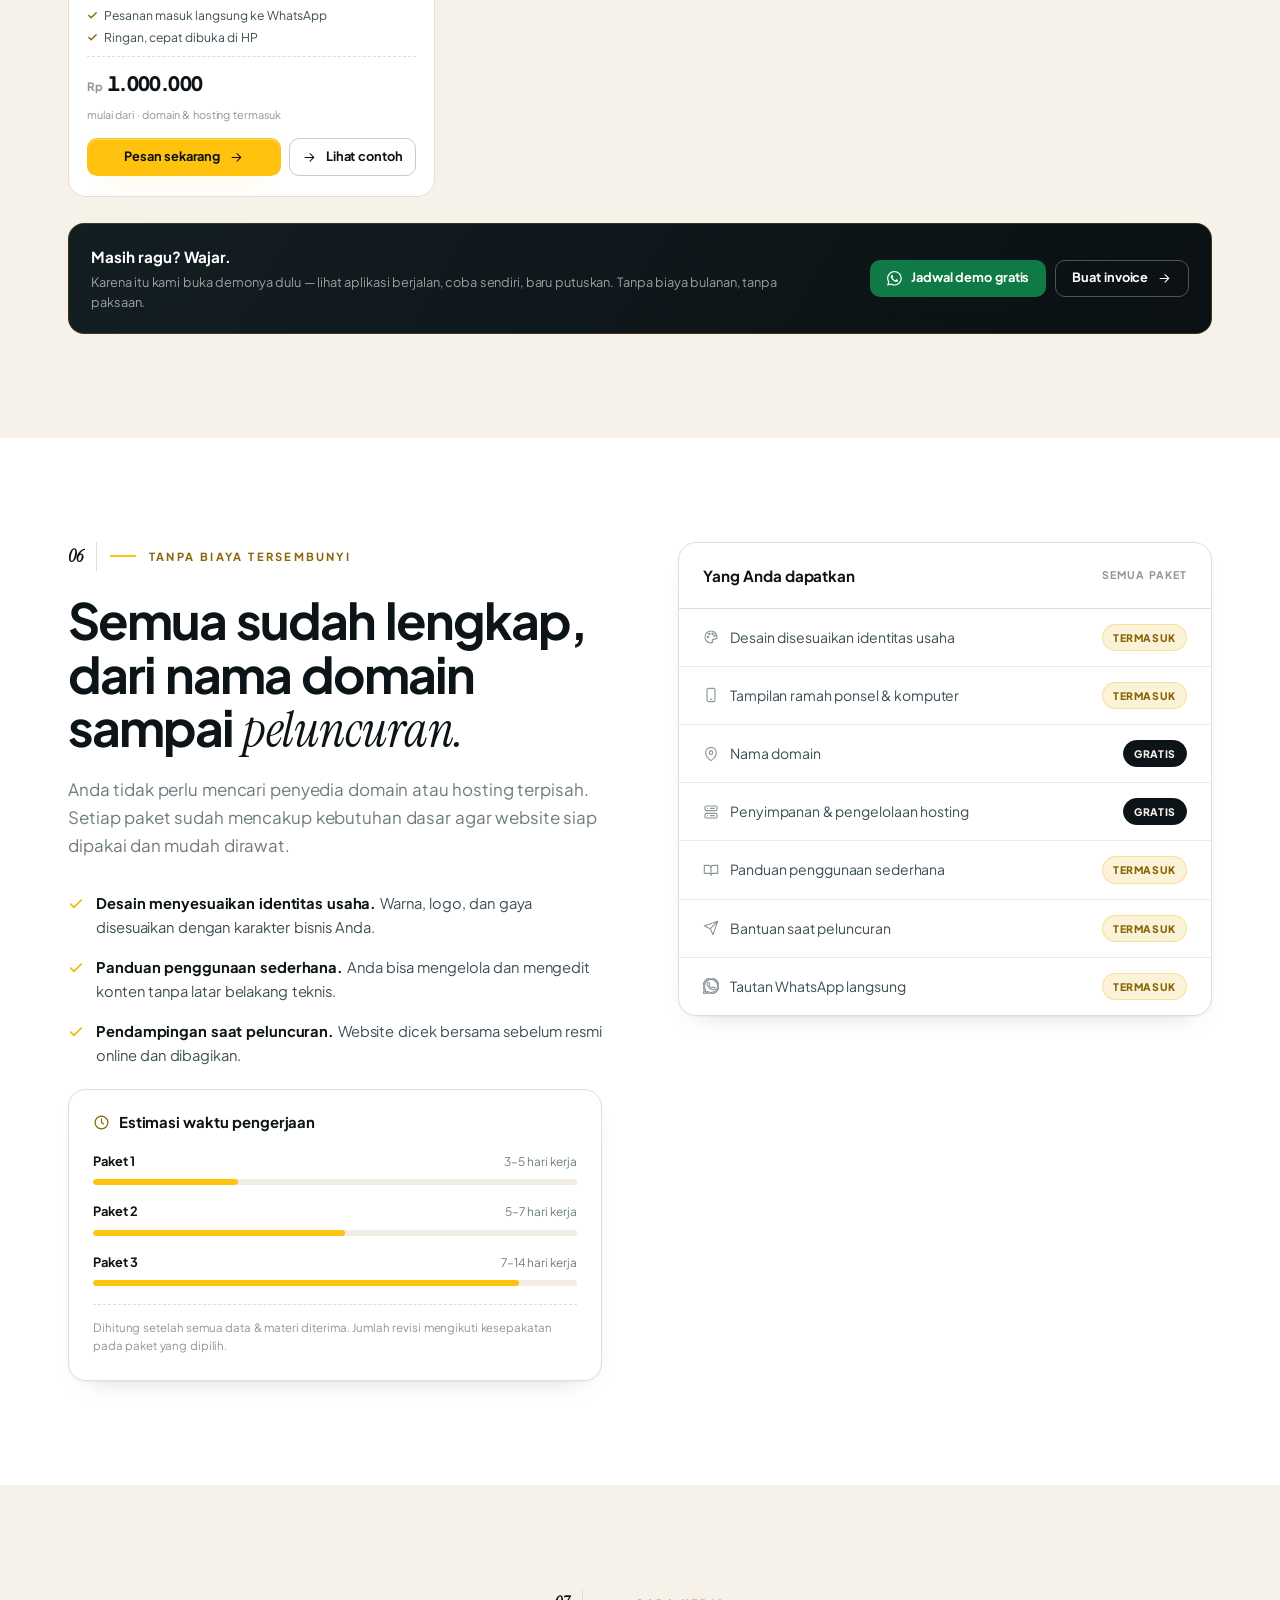
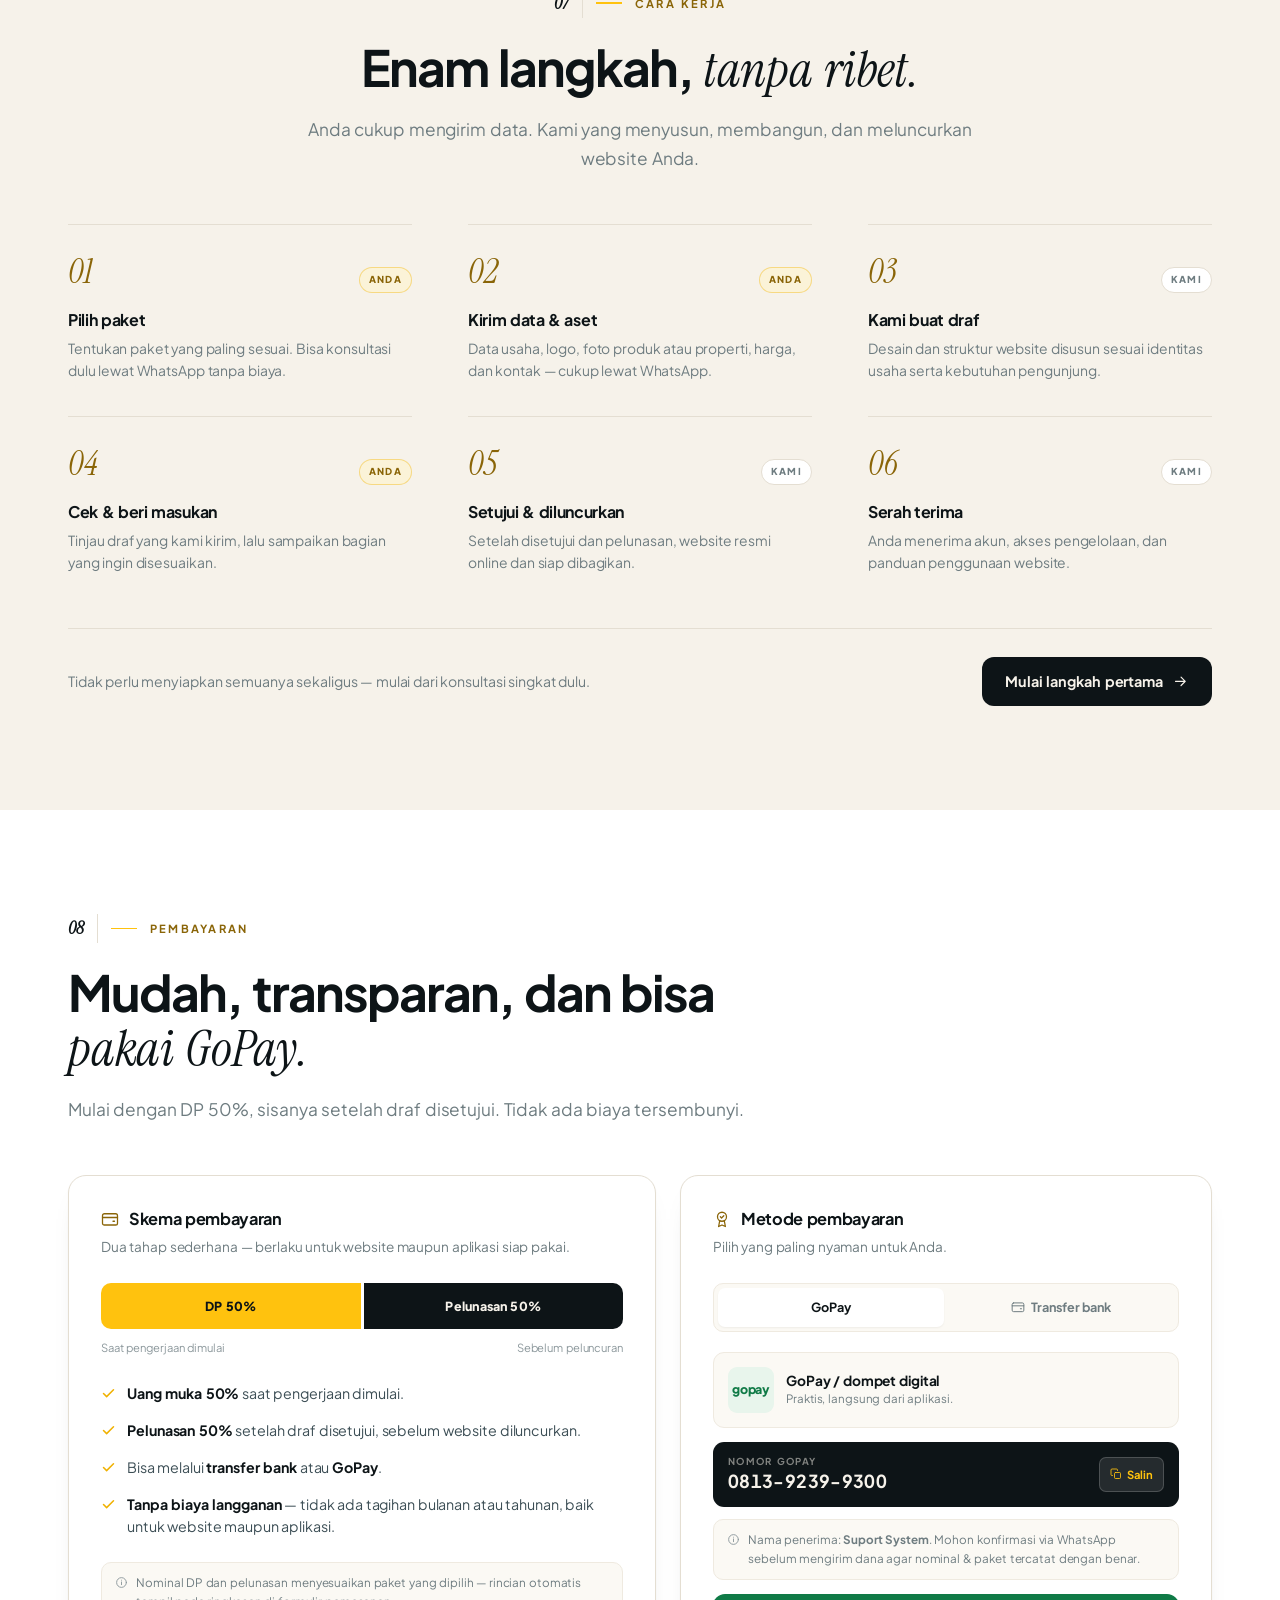
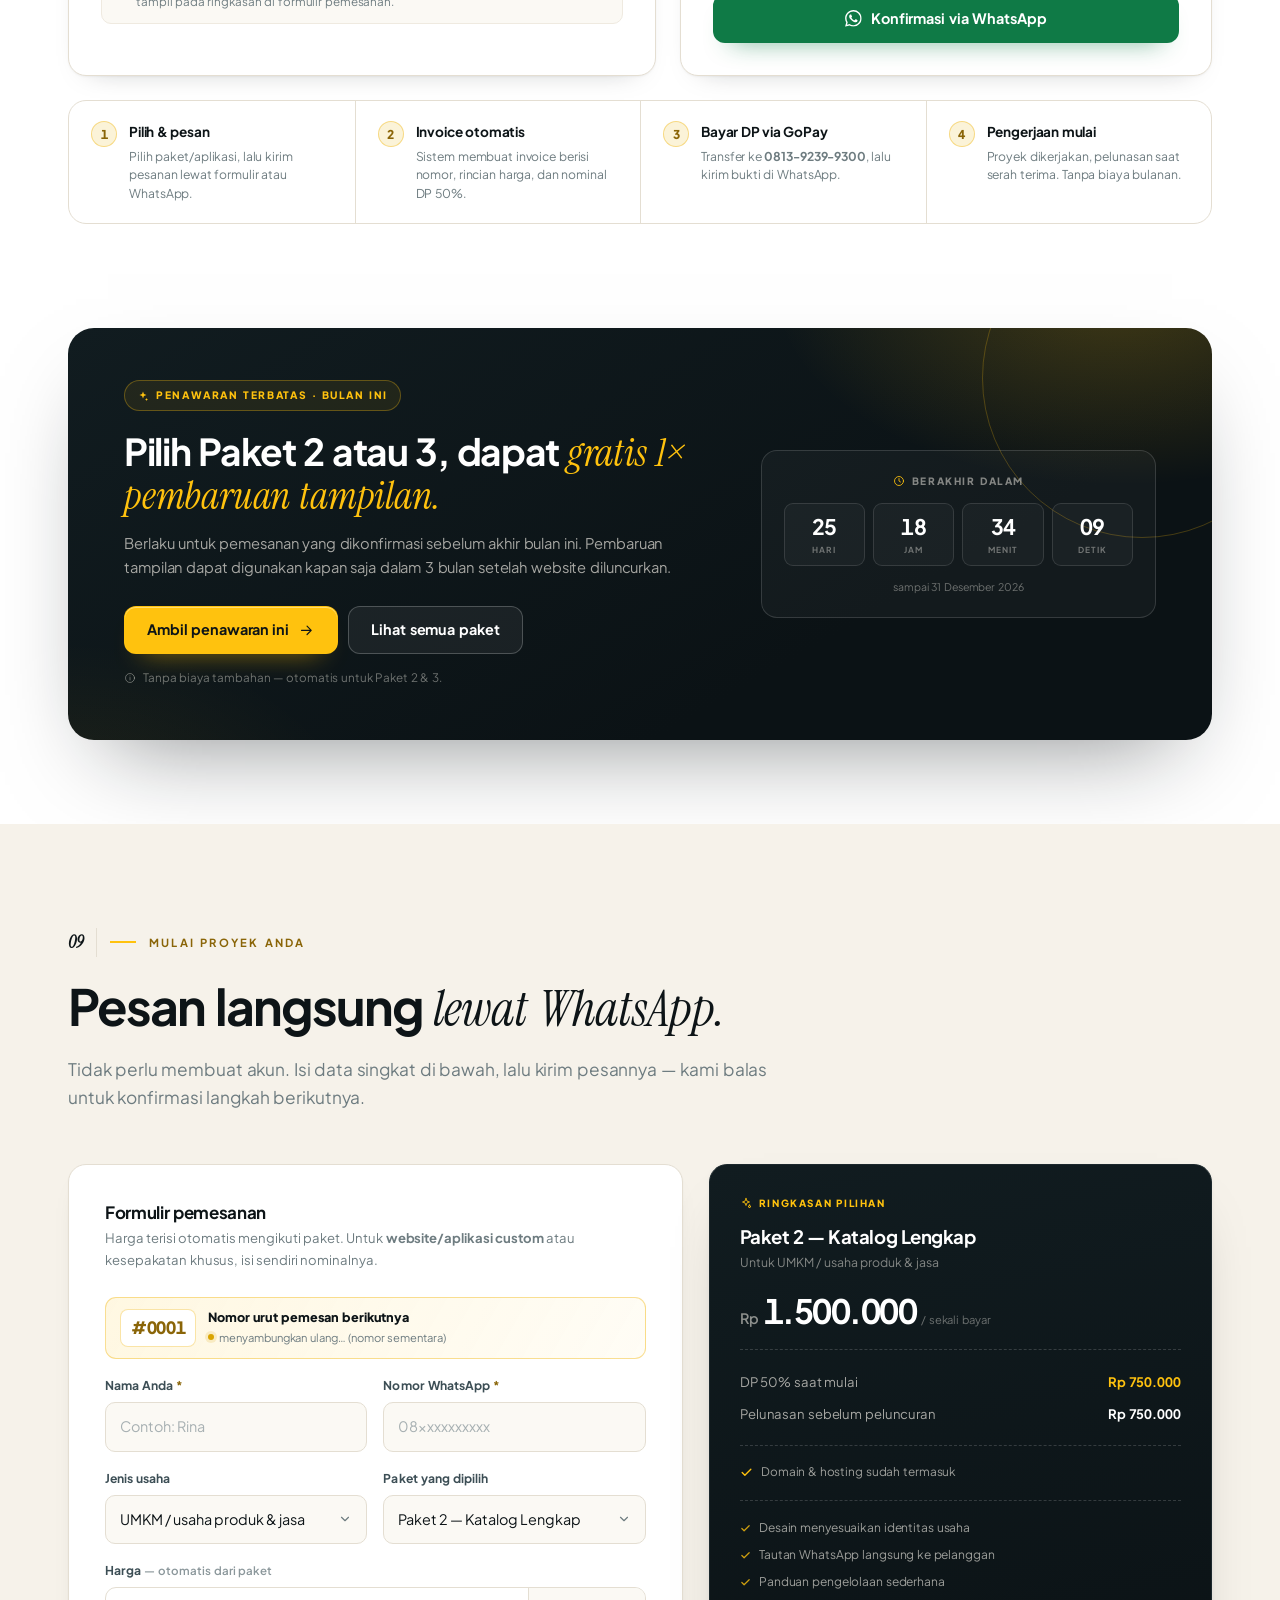
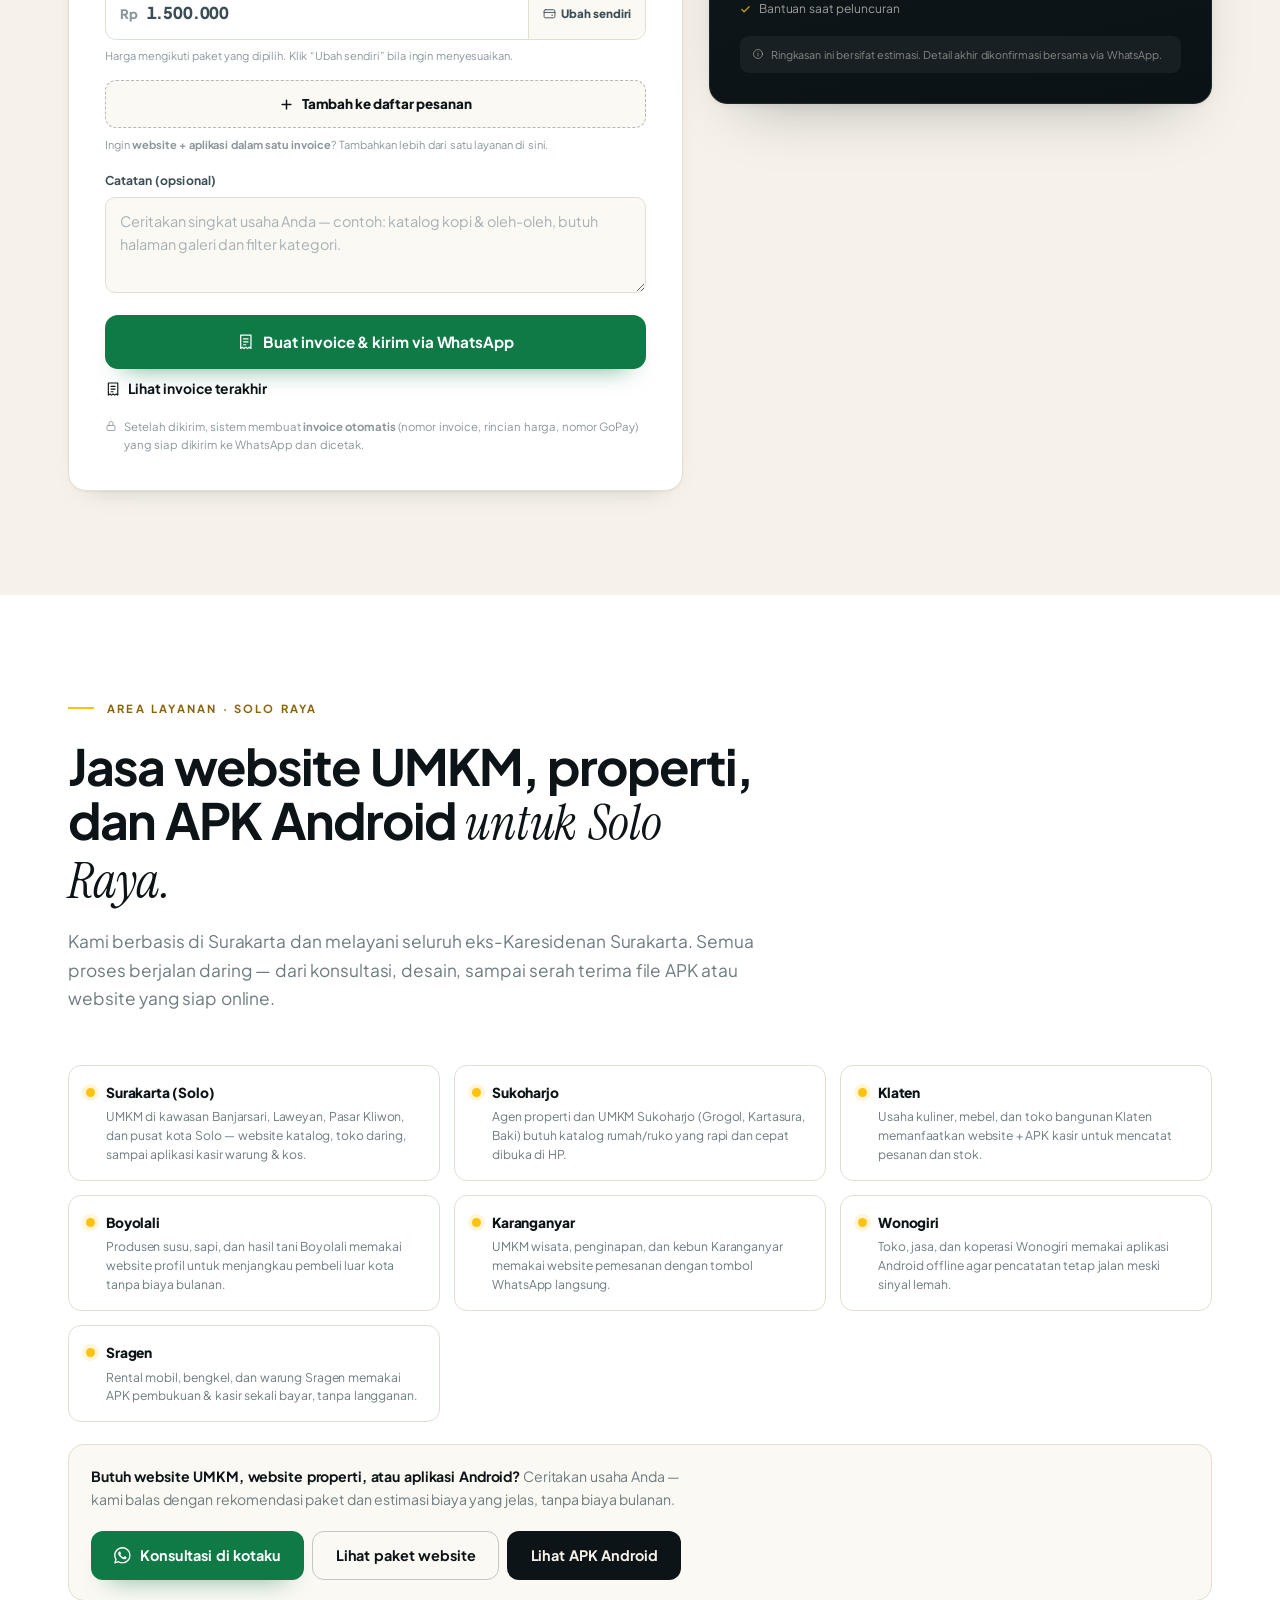
==== commit b7b60eb7: "Add files via upload" ====
--- a/index.html
+++ b/index.html
@@ -858,6 +858,47 @@
         <div class="notaku-chip ps-chip"><b>24J</b><span>Sewa harian</span></div>
       </div>
     </aside>
+
+    <!-- Pembukuan & Booking Lapangan Futsal -->
+    <aside class="notaku-band futsal-band reveal" aria-labelledby="futsalJudul">
+      <div class="notaku-band__teks ps-band__teks">
+        <span class="notaku-band__label futsal-band__label">
+          <svg class="ic" aria-hidden="true"><use href="#i-bolt"/></svg> Baru · siap dicoba
+        </span>
+        <h3 id="futsalJudul">Pembukuan &amp; Booking <span>Lapangan Futsal</span></h3>
+        <p>Jadwal jam kosong, booking per slot, kasir minuman &amp; snack, pengeluaran,
+          dan laporan harian — <b>lengkap dengan nota WhatsApp</b>. Bisa dipasang ke
+          layar utama dan dipakai tanpa internet. Tersedia <b>sewa bulanan</b> atau
+          <b>sekali beli</b>.</p>
+        <div class="futsal-harga">
+          <div class="futsal-harga__item">
+            <span class="futsal-harga__label">Sewa bulanan</span>
+            <span class="futsal-harga__note">30 hari · bisa diperpanjang</span>
+          </div>
+          <div class="futsal-harga__item">
+            <span class="futsal-harga__label">Sekali beli</span>
+            <span class="futsal-harga__note">aktif selamanya · tanpa biaya bulanan</span>
+          </div>
+          <a class="futsal-harga__wa" href="https://wa.me/6281392399300?text=Halo%20Suport%20System%2C%20saya%20ingin%20menanyakan%20harga%20aplikasi%20Pembukuan%20%26%20Booking%20Lapangan%20Futsal%20(sewa%20bulanan%20%2F%20sekali%20beli)." target="_blank" rel="noopener">
+            <svg class="ic fill" aria-hidden="true"><use href="#i-wa"/></svg> Tanya harga
+          </a>
+        </div>
+        <div class="notaku-band__aksi">
+          <a class="btn btn--ink futsal-band__cta" href="futsal/" target="_blank" rel="noopener">
+            <svg class="ic" aria-hidden="true"><use href="#i-grid"/></svg> Buka &amp; pasang aplikasi
+          </a>
+          <a class="btn btn--outline" href="futsal/README-PASANG.md" target="_blank" rel="noopener">
+            <svg class="ic" aria-hidden="true"><use href="#i-book"/></svg> Panduan pemasangan
+          </a>
+        </div>
+      </div>
+      <div class="notaku-band__kartu futsal-band__kartu" aria-hidden="true">
+        <div class="notaku-chip futsal-chip"><b>BK</b><span>Booking slot</span></div>
+        <div class="notaku-chip futsal-chip"><b>KS</b><span>Kasir snack</span></div>
+        <div class="notaku-chip futsal-chip"><b>LP</b><span>Laporan</span></div>
+        <div class="notaku-chip futsal-chip"><b>WA</b><span>Nota WhatsApp</span></div>
+      </div>
+    </aside>
   </div>
 </section>
 
@@ -1491,6 +1532,7 @@
         <div class="footer-cta">
           <a class="btn btn--ghost" href="notaku/">Buka Notaku POS</a>
           <a class="btn btn--ghost" href="ps-rent/">Buka PS Rent POS</a>
+          <a class="btn btn--ghost" href="futsal/">Buka Aplikasi Futsal</a>
           <button class="btn btn--outline" type="button" data-pwa-open>
             <svg class="ic" aria-hidden="true"><use href="#i-download"/></svg> Pasang aplikasi
           </button>
